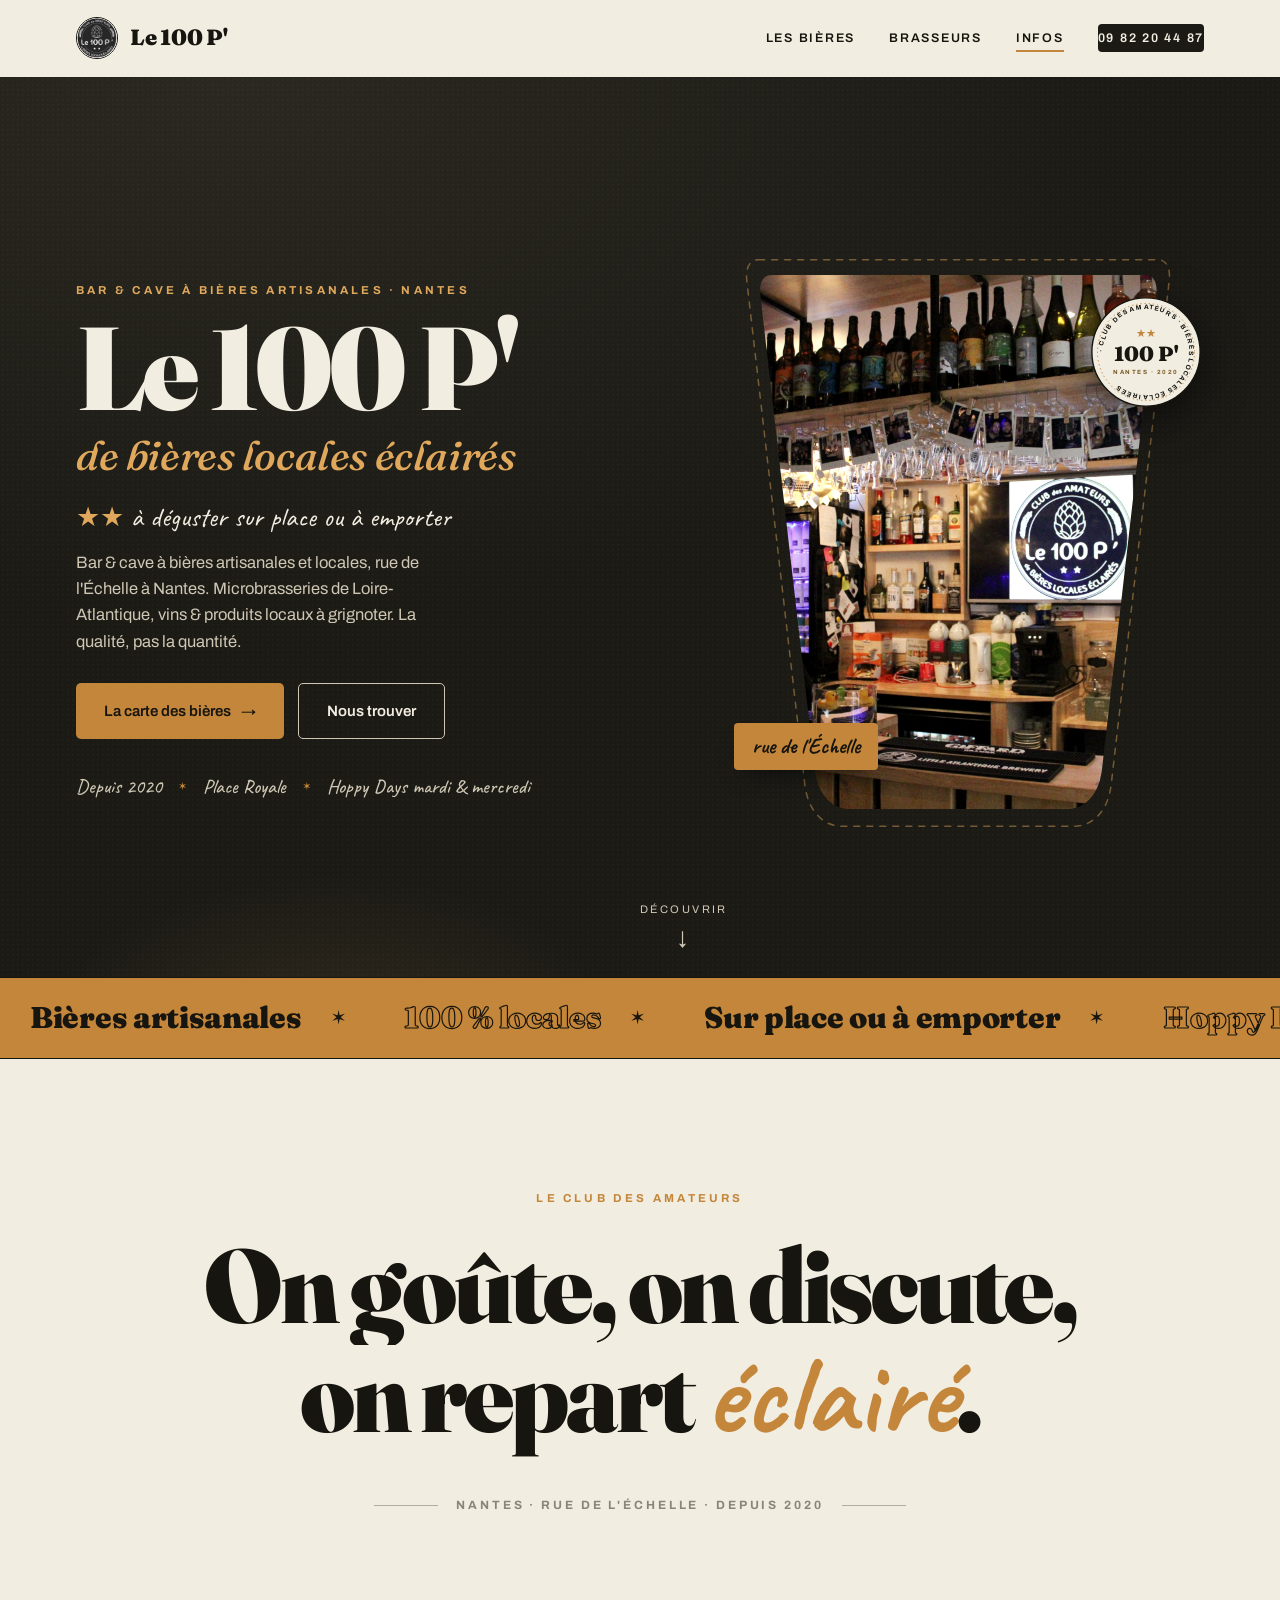
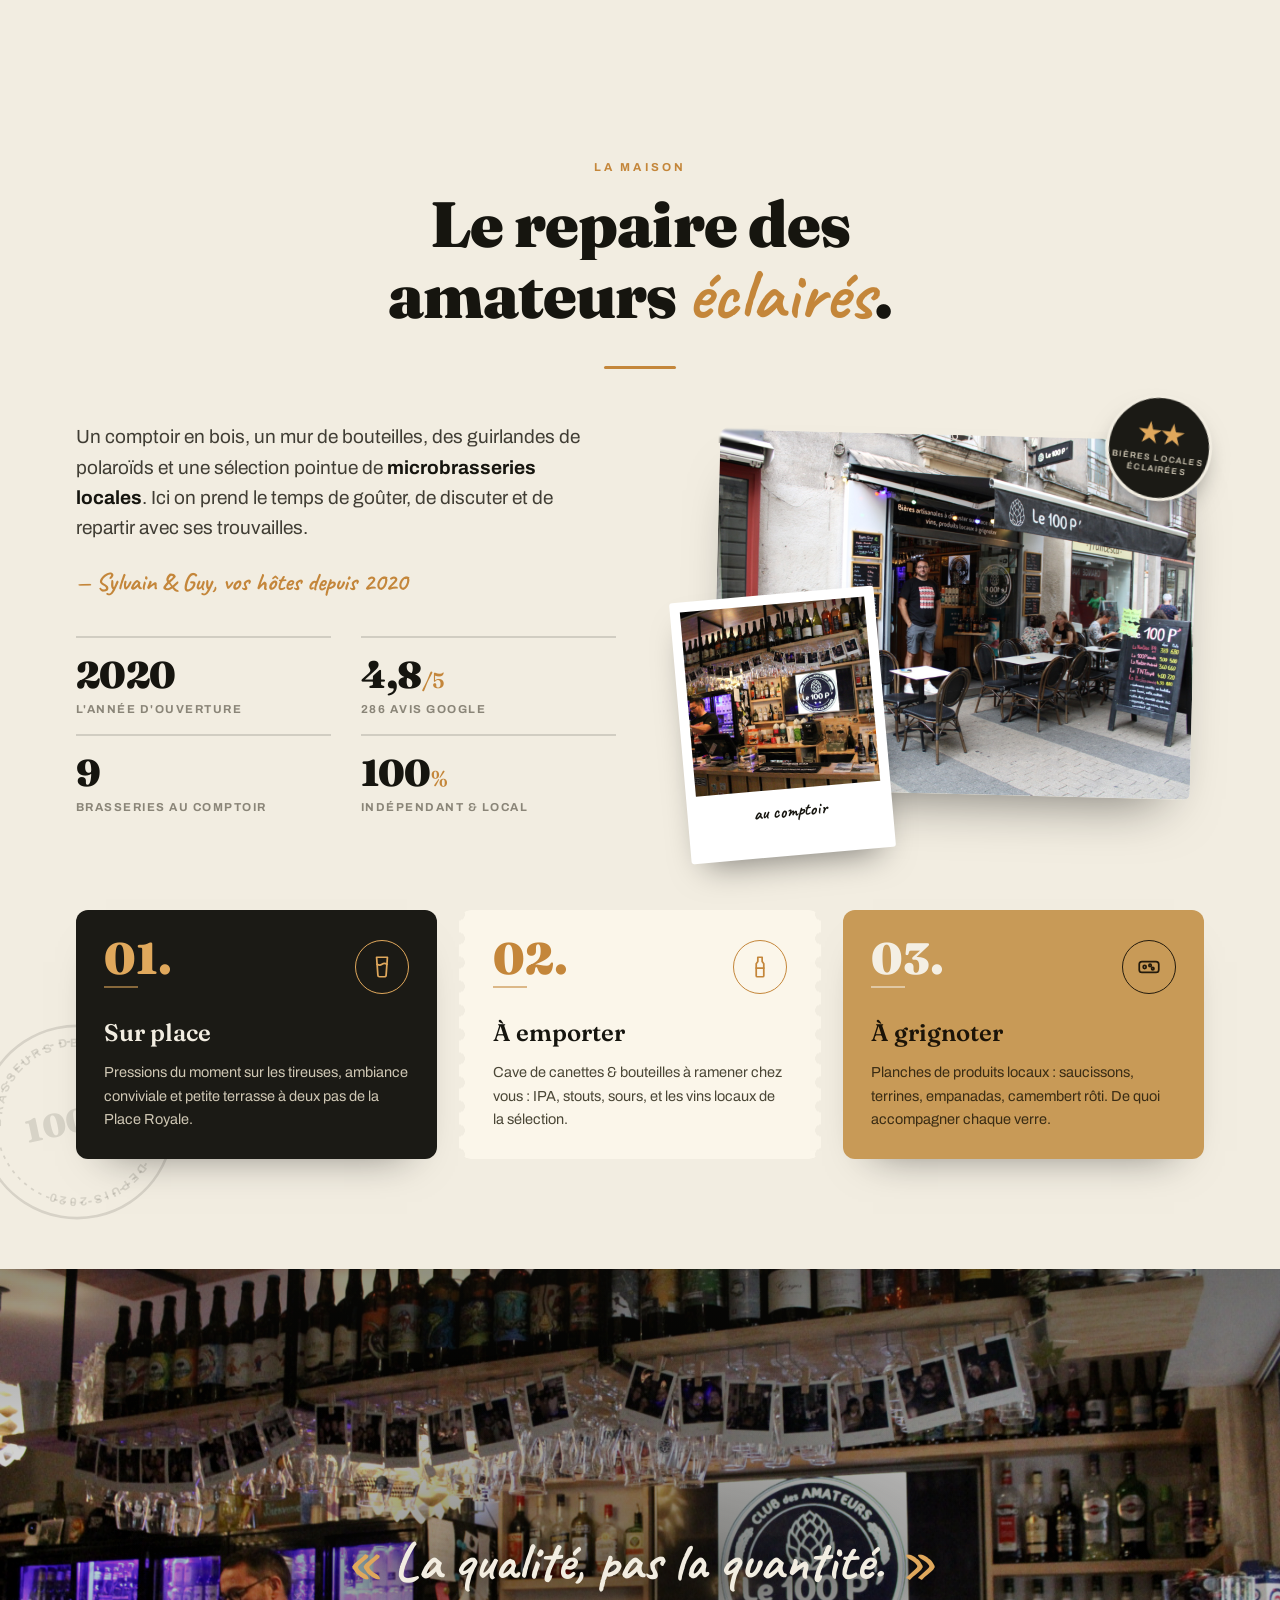
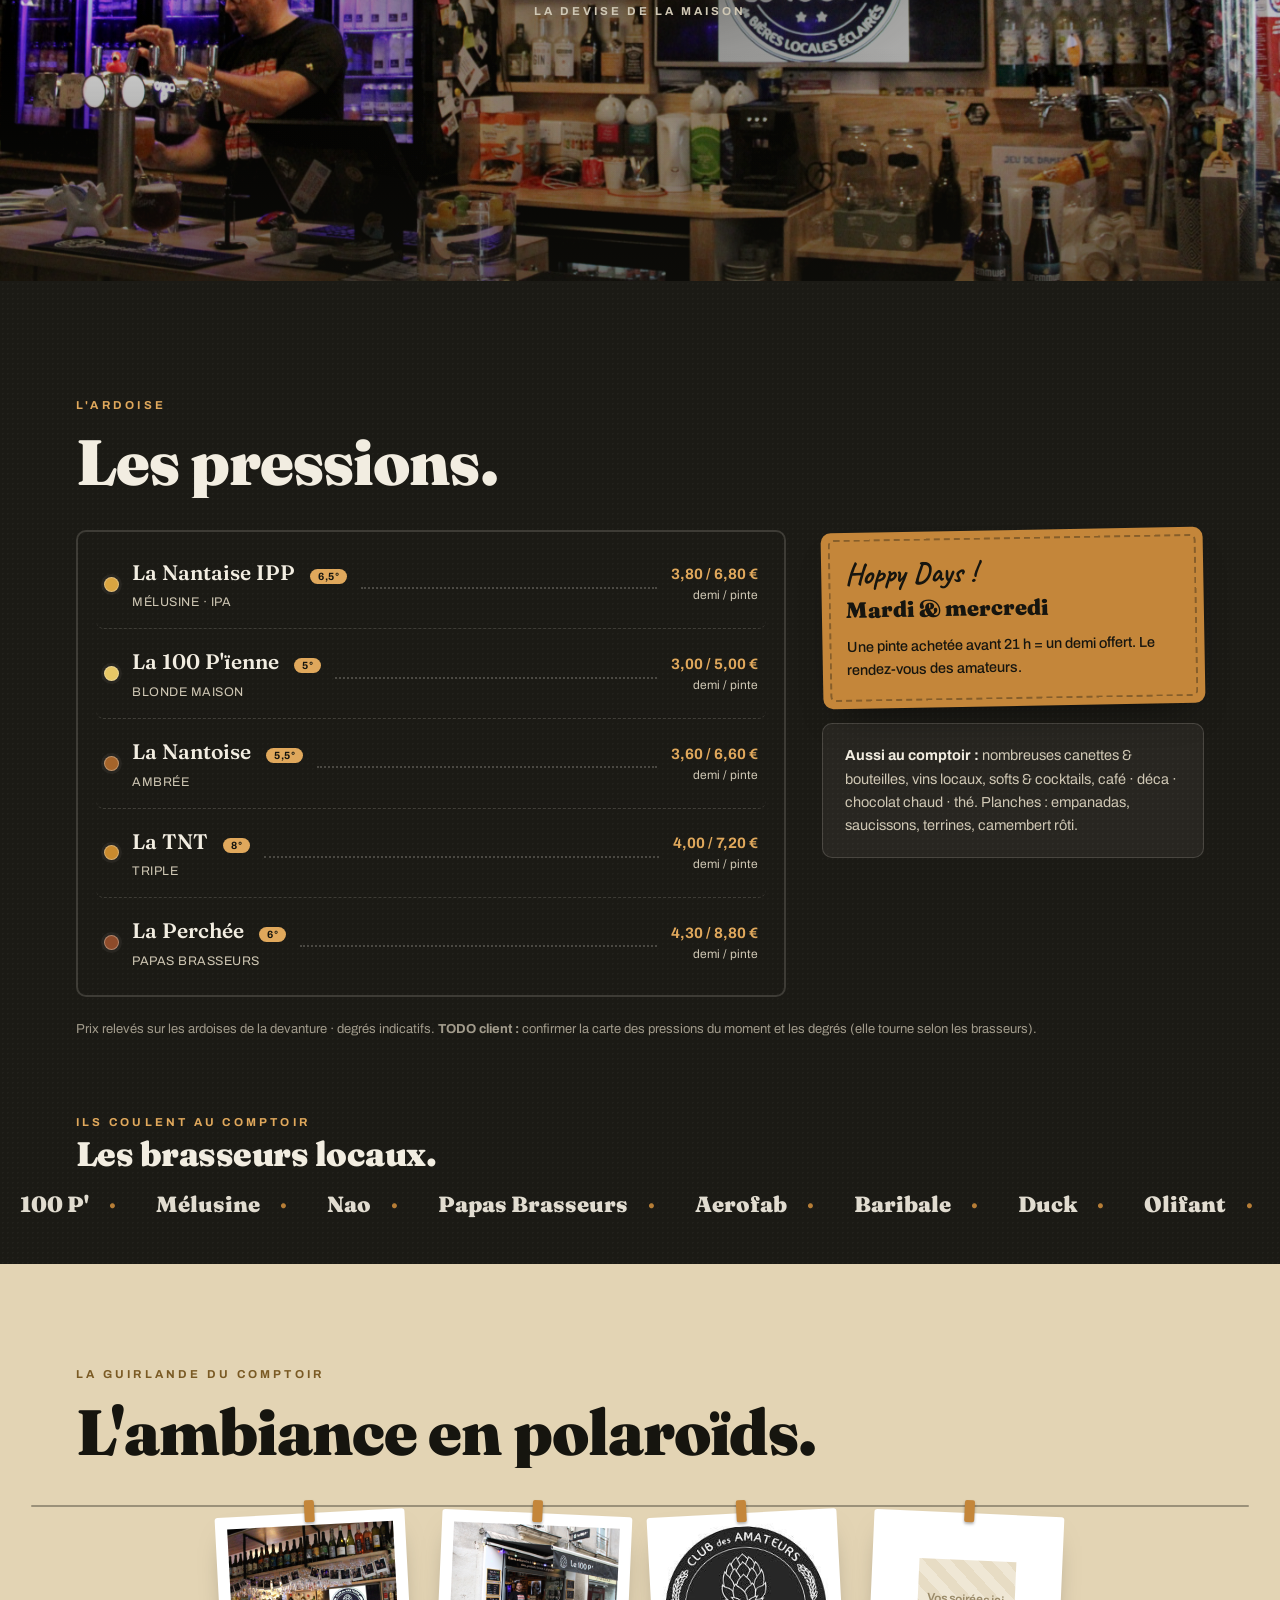
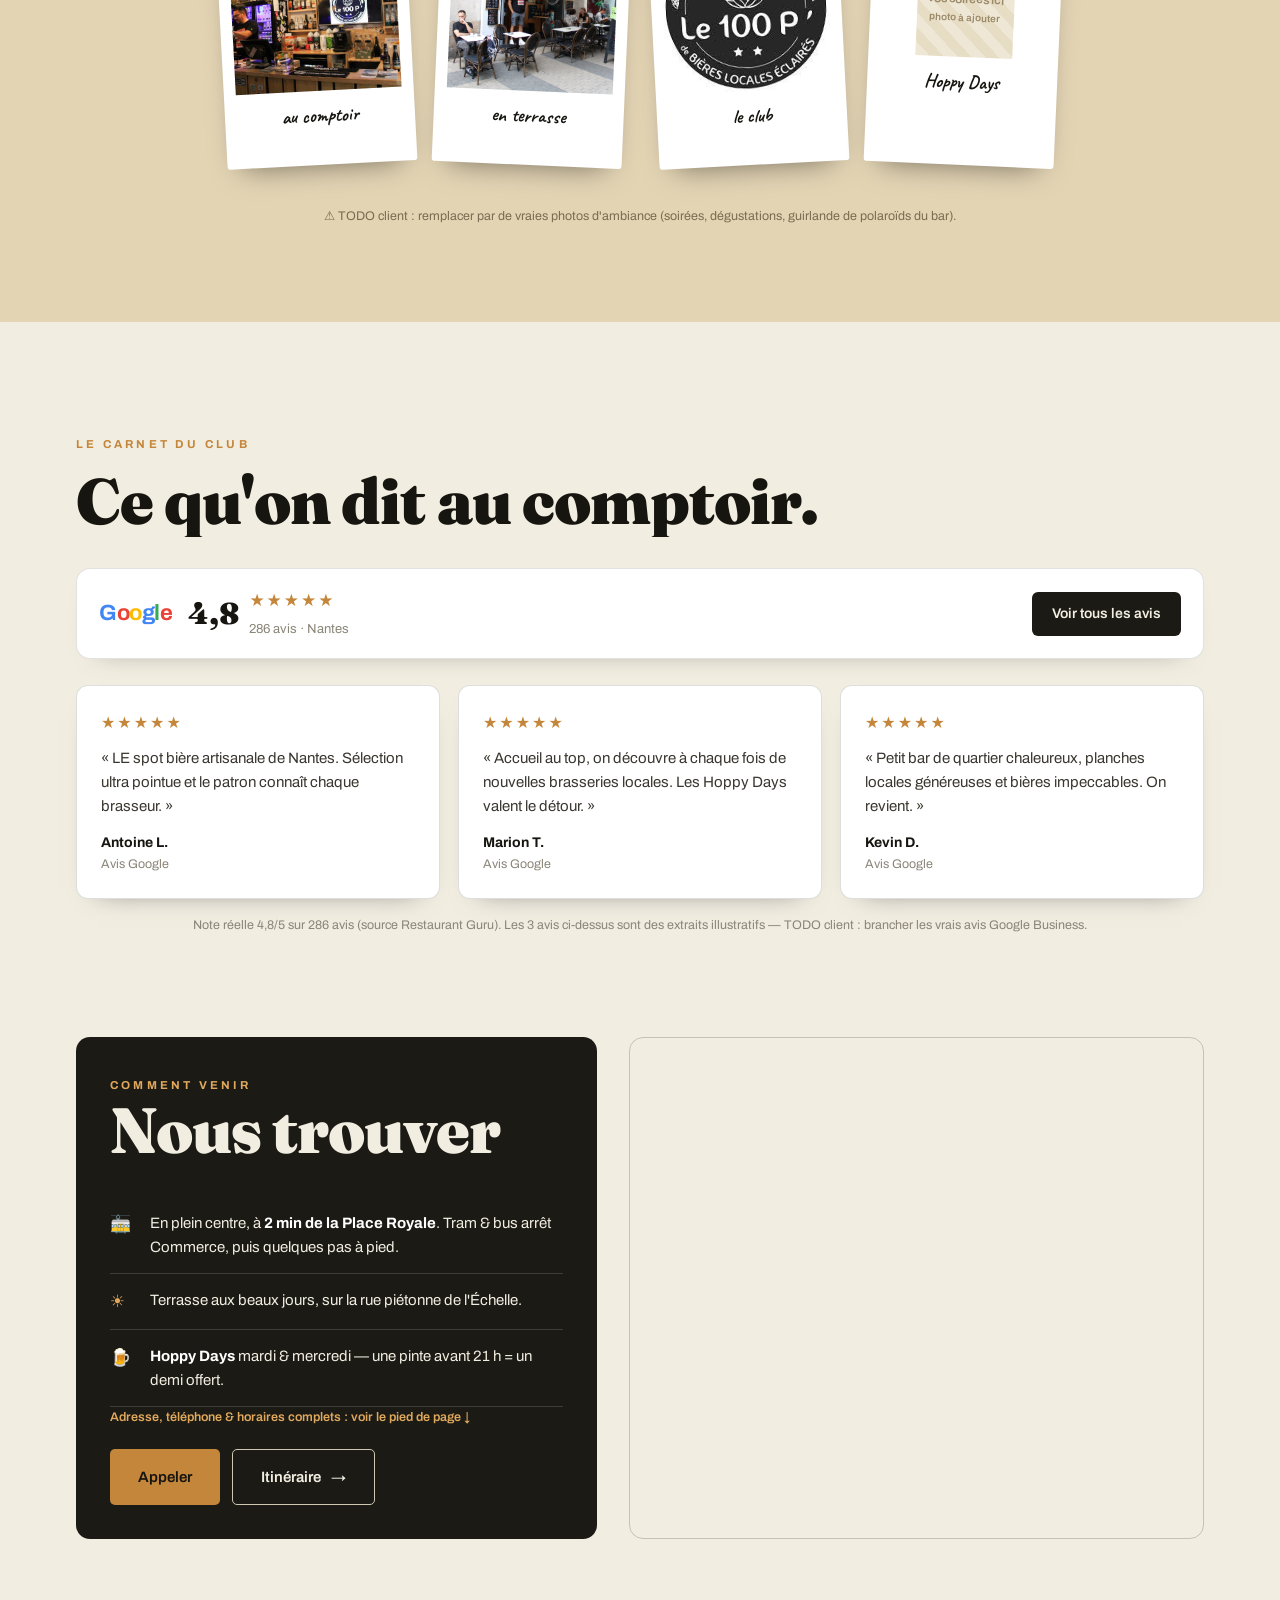
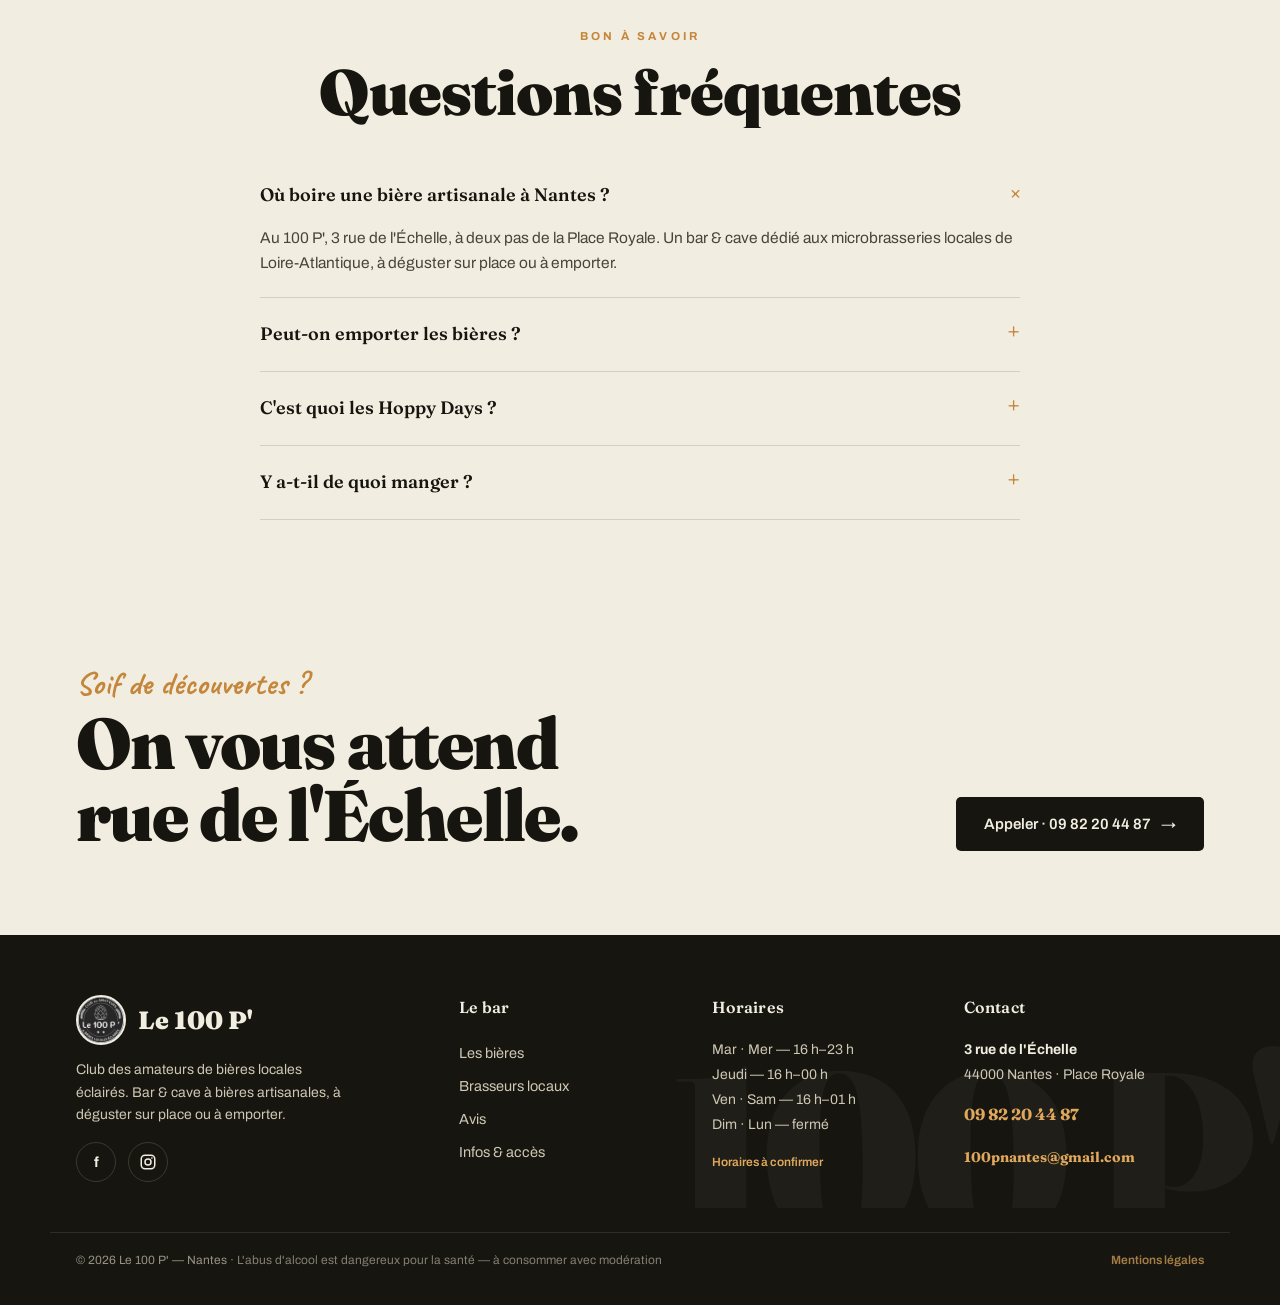
==== index.html @ 3703a3db "Refonte pro inspirée faktory.fr : statement géant, reveals masqués, bande photo parallax, micro-inte" ====
<!DOCTYPE html>
<html lang="fr">
<head>
<meta charset="UTF-8">
<meta name="viewport" content="width=device-width, initial-scale=1">

<!-- ============ SEO / GEO LOCAL ============ -->
<title>Le 100 P' — Bar à bières artisanales à Nantes</title>
<meta name="description" content="Le 100 P', bar & cave à bières artisanales et locales à Nantes, près de la Place Royale. À déguster sur place ou à emporter, vins & produits locaux à grignoter. Hoppy Days mardi & mercredi.">
<link rel="canonical" href="https://le100p-nantes.fr/">
<meta name="theme-color" content="#1C1B17">
<link rel="icon" href="data:image/svg+xml,<svg xmlns='http://www.w3.org/2000/svg' viewBox='0 0 100 100'><rect width='100' height='100' rx='20' fill='%231C1B17'/><path d='M50 20c-9 0-16 7-16 17 0 8 5 12 5 20h22c0-8 5-12 5-20 0-10-7-17-16-17z' fill='none' stroke='%23F3EEE2' stroke-width='4'/><path d='M50 30v34M42 40l8 6 8-6M42 52l8 6 8-6' stroke='%23F3EEE2' stroke-width='3' fill='none'/></svg>">

<!-- Open Graph / Twitter -->
<meta property="og:type" content="restaurant.restaurant">
<meta property="og:title" content="Le 100 P' — Bar à bières artisanales à Nantes">
<meta property="og:description" content="Club des amateurs de bières locales éclairés. Bar & cave à bières artisanales, rue de l'Échelle à Nantes.">
<meta property="og:url" content="https://le100p-nantes.fr/">
<meta property="og:image" content="https://le100p-nantes.fr/assets/images/bar.jpg">
<meta property="og:locale" content="fr_FR">
<meta name="twitter:card" content="summary_large_image">

<!-- JSON-LD — BarOrPub -->
<script type="application/ld+json">
{
  "@context": "https://schema.org",
  "@type": "BarOrPub",
  "name": "Le 100 P'",
  "image": "https://le100p-nantes.fr/assets/images/bar.jpg",
  "@id": "https://le100p-nantes.fr",
  "url": "https://le100p-nantes.fr",
  "telephone": "+33 9 82 20 44 87",
  "priceRange": "€€",
  "servesCuisine": "Bières artisanales, planches, produits locaux",
  "address": {
    "@type": "PostalAddress",
    "streetAddress": "3 rue de l'Échelle",
    "addressLocality": "Nantes",
    "postalCode": "44000",
    "addressCountry": "FR"
  },
  "geo": { "@type": "GeoCoordinates", "latitude": 47.2136, "longitude": -1.5591 },
  "areaServed": "Nantes centre — Place Royale — Graslin",
  "openingHoursSpecification": [
    { "@type": "OpeningHoursSpecification", "dayOfWeek": ["Tuesday","Wednesday"], "opens": "16:00", "closes": "23:00" },
    { "@type": "OpeningHoursSpecification", "dayOfWeek": ["Thursday"], "opens": "16:00", "closes": "00:00" },
    { "@type": "OpeningHoursSpecification", "dayOfWeek": ["Friday","Saturday"], "opens": "16:00", "closes": "01:00" }
  ],
  "email": "100pnantes@gmail.com",
  "aggregateRating": { "@type": "AggregateRating", "ratingValue": "4.8", "reviewCount": "286" },
  "sameAs": [ "https://www.facebook.com/le100P/", "https://www.instagram.com/le100p/" ]
  /* TODO client : confirmer horaires (1 source indiquait une fermeture) + confirmer la note Google (4,8/286 via Restaurant Guru) + lien fiche Google Business dans sameAs. Tél alt mobile : 07 88 34 41 21. */
}
</script>

<link rel="preconnect" href="https://fonts.googleapis.com">
<link rel="preconnect" href="https://fonts.gstatic.com" crossorigin>
<link href="https://fonts.googleapis.com/css2?family=Fraunces:ital,opsz,wght@0,9..144,400;0,9..144,600;0,9..144,900;1,9..144,500&family=Archivo:wght@400;500;600;700&family=Caveat:wght@500;700&display=swap" rel="stylesheet">

<style>
/* ================= DESIGN SYSTEM — Le 100 P' ================= */
:root{
  --noir:#16150F;
  --slate:#1B1A15;      /* ardoise / chalkboard (noir chaud du logo) */
  --slate2:#25231D;
  --craie:#F2EDE1;      /* craie / papier crème */
  --craie-soft:#CFC7B4;
  --kraft:#E3D4B4;      /* bois / kraft de la devanture */
  --kraft-deep:#C9B489;
  --ambre:#C4863A;      /* ambre bière — accent unique */
  --ambre-light:#E0A85C;
  --line:rgba(242,237,225,.16);
  --f-display:'Fraunces', Georgia, serif;
  --f-text:'Archivo', system-ui, sans-serif;
  --f-chalk:'Caveat', cursive;
  --maxw:1180px;
  --ease:cubic-bezier(.77,0,.175,1);      /* quart in-out — reveals masqués */
  --ease-out:cubic-bezier(.16,1,.3,1);    /* expo out — fades & hovers */
}
*{box-sizing:border-box;margin:0;padding:0}
html{scroll-behavior:smooth}
body{font-family:var(--f-text);color:var(--noir);background:var(--craie);line-height:1.6;-webkit-font-smoothing:antialiased;overflow-x:hidden}
a{color:inherit;text-decoration:none}
img{max-width:100%;display:block}
::selection{background:var(--ambre);color:var(--noir)}
:focus-visible{outline:2px solid var(--ambre);outline-offset:3px;border-radius:2px}
.wrap{max-width:var(--maxw);margin:0 auto;padding:0 26px}
.eyebrow{font-weight:700;text-transform:uppercase;letter-spacing:.28em;font-size:11.5px;color:var(--ambre)}
.chalk{font-family:var(--f-chalk);font-weight:700}
h2.title{font-family:var(--f-display);font-weight:900;font-size:clamp(34px,5.4vw,64px);line-height:1.02;letter-spacing:-.015em;margin:.2em 0 .55em}

/* ---------- REVEAL MASQUÉ (lignes de titres) ---------- */
.t-line{display:block;overflow:hidden;padding-bottom:.06em;margin-bottom:-.06em}
.t-line i{display:block;font-style:normal;transform:translateY(112%);transition:transform 1s var(--ease)}
.reveal.in .t-line i,.t-in .t-line i{transform:translateY(0)}
.t-line:nth-child(2) i{transition-delay:.09s}
.t-line:nth-child(3) i{transition-delay:.18s}

/* ---------- NAV ---------- */
header.nav{position:sticky;top:0;z-index:60;background:rgba(242,237,225,.72);backdrop-filter:blur(10px);border-bottom:1px solid transparent;transition:background .3s ease,border-color .3s ease,box-shadow .3s ease}
header.nav.scrolled{background:rgba(242,237,225,.96);border-bottom-color:rgba(22,21,15,.1);box-shadow:0 8px 24px -18px rgba(0,0,0,.5)}
.nav-in{display:flex;align-items:center;justify-content:space-between;height:76px;transition:height .3s ease}
header.nav.scrolled .nav-in{height:62px}
.brand .medal,.nav-in{transition:all .3s ease}
.brand{display:flex;align-items:center;gap:12px}
.brand .medal{width:42px;height:42px;border-radius:50%;background:var(--slate);display:grid;place-items:center;overflow:hidden;border:1.5px solid var(--noir)}
.brand .medal img{width:100%;height:100%;object-fit:cover}
.brand b{font-family:var(--f-display);font-weight:900;font-size:22px;letter-spacing:-.01em}
.nav-links{display:flex;gap:34px;align-items:center}
.nav-links a{font-weight:600;font-size:12.5px;text-transform:uppercase;letter-spacing:.14em;position:relative;padding:4px 0}
.nav-links a::after{content:"";position:absolute;left:0;bottom:0;width:0;height:2px;background:var(--ambre);transition:width .28s ease}
.nav-links a:hover::after,.nav-links a.active::after{width:100%}
.nav-cta{background:var(--slate);color:var(--craie)!important;padding:11px 20px;border-radius:4px;font-weight:600;font-size:14px;transition:.2s}
.nav-cta::after{display:none!important}
.nav-cta:hover{background:var(--ambre)}
.burger{display:none;flex-direction:column;gap:5px;background:none;border:0;cursor:pointer;padding:6px}
.burger span{width:26px;height:2.5px;background:var(--noir);border-radius:3px;transition:.3s}

/* ---------- HERO (l'entrée du bar — arche & ardoise) ---------- */
.hero{
  background:radial-gradient(120% 100% at 18% 0%, #2a2820, var(--slate) 60%);
  color:var(--craie);position:relative;overflow:hidden;
  min-height:100vh;display:flex;align-items:center;
  padding:110px 0 80px;
}
.hero .wrap{width:100%}
.hero::before{content:"";position:absolute;inset:0;opacity:.05;pointer-events:none;
  background-image:radial-gradient(rgba(242,237,225,.6) 1px,transparent 1px);background-size:5px 5px}
.hero::after{content:"";position:absolute;left:26%;bottom:-42%;width:min(90vw,860px);height:560px;transform:translateX(-50%);
  background:radial-gradient(closest-side,rgba(224,168,92,.13),transparent 72%);pointer-events:none}
.hero-grid{display:grid;grid-template-columns:1.08fr .92fr;gap:60px;align-items:center;position:relative;z-index:1}
.hero-eyebrow{margin:0 0 14px;color:var(--ambre-light);opacity:0;animation:fadeUp .7s ease .3s forwards}
.wordmark{font-family:var(--f-display)}
.wordmark .line{overflow:hidden;display:block}
.wordmark .line i{display:block;font-style:normal;font-weight:900;color:var(--craie);
  font-size:clamp(58px,9.2vw,124px);line-height:.94;letter-spacing:-.03em;
  transform:translateY(112%);animation:reveal 1.05s cubic-bezier(.16,1,.3,1) forwards}
.wordmark .l1 i{animation-delay:.45s}
.wordmark .l2 i{animation-delay:.62s;font-style:italic;font-weight:500;color:var(--ambre-light);font-size:clamp(23px,3.2vw,44px);letter-spacing:-.01em;padding-top:12px}
@keyframes reveal{to{transform:translateY(0)}}
.hero-chalk{font-family:var(--f-chalk);font-size:clamp(21px,2.3vw,27px);color:var(--craie);margin:22px 0 10px;opacity:0;animation:fadeUp .8s ease 1.5s forwards}
.hero-chalk .st{color:var(--ambre-light)}
.hero-sub{max-width:44ch;color:var(--craie-soft);font-size:16.5px;opacity:0;animation:fadeUp .8s ease 1.62s forwards}
.hero-cta{display:flex;gap:14px;flex-wrap:wrap;margin-top:28px;opacity:0;animation:fadeUp .8s ease 1.74s forwards}
@keyframes fadeUp{from{opacity:0;transform:translateY(16px)}to{opacity:1;transform:translateY(0)}}
.btn{position:relative;display:inline-flex;align-items:center;gap:10px;padding:15px 28px;border-radius:5px;font-weight:600;font-size:15px;cursor:pointer;border:0;overflow:hidden;transition:color .35s var(--ease-out),border-color .35s var(--ease-out)}
.btn::before{content:"";position:absolute;inset:0;background:var(--noir);transform:translateY(101%);transition:transform .45s var(--ease);z-index:0}
.btn>*{position:relative;z-index:1}
.btn .ar{display:inline-block;transition:transform .35s var(--ease-out);font-weight:400}
.btn:hover .ar{transform:translateX(5px)}
.btn-amber{background:var(--ambre);color:var(--noir)}
.btn-amber:hover{color:var(--craie)}
.btn-amber:hover::before{transform:translateY(0)}
.btn-out{background:transparent;color:var(--craie);border:1.5px solid var(--craie-soft)}
.btn-out::before{background:var(--craie)}
.btn-out:hover{color:var(--noir);border-color:var(--craie)}
.btn-out:hover::before{transform:translateY(0)}
@keyframes sealspin{to{transform:rotate(360deg)}}
.hero-meta{display:flex;align-items:center;gap:16px;flex-wrap:wrap;margin-top:32px;font-family:var(--f-chalk);font-weight:500;font-size:20px;color:var(--craie-soft);opacity:0;animation:fadeUp .8s ease 1.88s forwards}
.hero-meta .sep{color:var(--ambre);font-size:11px;font-family:var(--f-text)}
/* pinte photo */
.hero-pint{position:relative;justify-self:center;width:min(100%,420px)}
.pint-frame{position:relative;clip-path:url(#pintClip);filter:drop-shadow(0 40px 60px rgba(0,0,0,.55));
  opacity:0;transform:translateY(28px);animation:fadeUp 1.1s cubic-bezier(.16,1,.3,1) .55s forwards}
.pint-frame img{width:100%;height:min(64vh,560px);object-fit:cover;filter:saturate(.92) contrast(1.04)}
.pint-echo{position:absolute;inset:-16px -14px -18px;width:calc(100% + 28px);height:calc(100% + 34px);pointer-events:none;
  opacity:0;animation:fadeUp 1s ease .85s forwards}
.pint-echo path{fill:none;stroke:rgba(224,168,92,.45);stroke-width:1.5;stroke-dasharray:6 7;stroke-linecap:round;vector-effect:non-scaling-stroke}
.hero-seal{position:absolute;top:34px;right:-34px;width:112px;height:112px;filter:drop-shadow(0 12px 22px rgba(0,0,0,.55));opacity:0;animation:fadeUp .8s ease 1.1s forwards;z-index:3}
.hero-seal .seal-ring{transform-box:fill-box;transform-origin:center;animation:sealspin 28s linear infinite}
.hero-seal .seal-arc{font-family:var(--f-text);font-size:7px;font-weight:700;letter-spacing:1.4px;fill:#16150F}
.hero-seal .seal-star{font-size:12px;fill:var(--ambre)}
.hero-seal .seal-name{font-family:var(--f-display);font-weight:900;font-size:22px;fill:#16150F}
.hero-seal .seal-sub{font-family:var(--f-text);font-size:6.5px;font-weight:700;letter-spacing:1.6px;fill:#7a5a24}
.hero-pint .tag{position:absolute;left:-14px;bottom:52px;z-index:2;background:var(--ambre);color:var(--noir);font-family:var(--f-chalk);font-weight:700;font-size:22px;padding:6px 18px;border-radius:4px;transform:rotate(-4deg);box-shadow:0 12px 24px -12px rgba(0,0,0,.7);
  opacity:0;animation:fadeUp .8s ease 1.25s forwards}
.scroll-cue{position:absolute;left:50%;bottom:24px;transform:translateX(-50%);display:flex;flex-direction:column;align-items:center;gap:6px;color:var(--craie-soft);font-size:11px;letter-spacing:.22em;text-transform:uppercase;z-index:2;opacity:0;animation:fadeUp .8s ease 1.4s forwards}
.scroll-cue .arr{font-size:18px;animation:bob 1.8s ease-in-out infinite}
@keyframes bob{0%,100%{transform:translateY(0)}50%{transform:translateY(6px)}}

/* ---------- MARQUEE signature ---------- */
.marq{background:var(--ambre);color:var(--noir);overflow:hidden;border-top:1px solid var(--noir);border-bottom:1px solid var(--noir)}
.marq-track{display:flex;white-space:nowrap;animation:slide 30s linear infinite;will-change:transform}
.marq:hover .marq-track,.brass:hover .brass-track{animation-play-state:paused}
.marq-track span{font-family:var(--f-display);font-weight:900;font-size:30px;padding:16px 30px;display:inline-flex;align-items:center;gap:30px;letter-spacing:-.01em}
.marq-track span:nth-child(even){color:transparent;-webkit-text-stroke:1.2px var(--noir)}
.marq-track span::after{content:"✶";font-size:15px;color:var(--noir);-webkit-text-stroke:0}
@keyframes slide{to{transform:translateX(-50%)}}

/* ---------- STATEMENT (baseline géante) ---------- */
.statement{background:var(--craie);padding:130px 0 118px;position:relative;overflow:hidden}
.statement .eyebrow{display:block;text-align:center;margin-bottom:26px}
.st-title{font-family:var(--f-display);font-weight:900;font-size:clamp(40px,8.2vw,118px);line-height:1;letter-spacing:-.03em;text-align:center;color:var(--noir)}
.st-title .tchalk{font-family:var(--f-chalk);font-weight:700;color:var(--ambre);font-size:1.08em;letter-spacing:0}
.st-title em{font-style:italic;font-weight:500}
.st-foot{display:flex;align-items:center;justify-content:center;gap:18px;margin-top:44px;opacity:0;transform:translateY(14px);transition:opacity .8s var(--ease-out) .5s,transform .8s var(--ease-out) .5s}
.reveal.in .st-foot{opacity:1;transform:none}
.st-foot .rule{width:64px;height:1.5px;background:rgba(22,21,15,.3)}
.st-foot span{font-size:12px;font-weight:700;letter-spacing:.24em;text-transform:uppercase;color:#8a8578}

/* ---------- BANDE PHOTO (parallax translation) ---------- */
.band{position:relative;height:clamp(380px,68vh,640px);overflow:hidden;background:var(--slate)}
.band-img{position:absolute;inset:-18% 0;will-change:transform}
.band-img img{width:100%;height:100%;object-fit:cover;filter:saturate(.9) contrast(1.05) brightness(.82)}
.band::after{content:"";position:absolute;inset:0;background:linear-gradient(180deg,rgba(22,21,15,.35),transparent 30%,transparent 62%,rgba(22,21,15,.55));pointer-events:none}
.band-inner{position:absolute;inset:0;display:flex;flex-direction:column;align-items:center;justify-content:center;gap:10px;z-index:1;text-align:center;padding:0 26px;background:radial-gradient(ellipse 58% 52% at center,rgba(22,21,15,.5),transparent 72%)}
.band-inner .chalk{font-size:clamp(30px,4.6vw,54px);color:var(--craie);text-shadow:0 6px 30px rgba(0,0,0,.5);line-height:1.15}
.band-inner .chalk .st{color:var(--ambre-light)}
.band-inner small{font-size:11.5px;font-weight:700;letter-spacing:.26em;text-transform:uppercase;color:var(--craie-soft)}

/* ---------- CONCEPT / PILIERS ---------- */
.concept{padding:120px 0 110px;background:var(--craie);position:relative;overflow:hidden}
.concept .wrap{position:relative;z-index:1}
.concept-stamp{position:absolute;left:-26px;bottom:44px;width:206px;height:206px;color:rgba(22,21,15,.12);transform:rotate(-12deg);pointer-events:none;z-index:0}
.concept-stamp .cstamp-arc{font-family:var(--f-text);font-size:7px;font-weight:700;letter-spacing:1.5px;fill:currentColor}
.concept-stamp .cstamp-mid{font-family:var(--f-display);font-weight:900;font-size:19px;fill:currentColor}
.title-rule{display:block;width:0;height:3px;background:var(--ambre);margin:8px 0 22px;border-radius:2px;transition:width .9s cubic-bezier(.16,1,.3,1) .3s}
.reveal.in .title-rule{width:72px}
.lead{max-width:48ch;font-size:19px;color:#403d34}
.sign{color:var(--ambre);font-size:25px;margin-top:18px}
/* La maison — éditorial */
.maison-head{text-align:center;max-width:840px;margin:0 auto}
.maison-head .title-rule{margin:10px auto 0}
.title .tchalk{font-family:var(--f-chalk);font-weight:700;color:var(--ambre);font-size:1.14em;letter-spacing:0}
.maison-grid{display:grid;grid-template-columns:1.02fr .98fr;gap:70px;align-items:center;margin:52px 0 76px}
.maison-text .lead b{color:var(--noir)}
.stats{display:grid;grid-template-columns:1fr 1fr;gap:0 30px;margin-top:34px}
.stat{padding:18px 0 16px;border-top:2px solid rgba(22,21,15,.15)}
.stat b{display:block;font-family:var(--f-display);font-weight:900;font-size:clamp(30px,2.9vw,42px);line-height:1;color:var(--noir);letter-spacing:-.02em}
.stat b span{color:var(--ambre);font-size:.58em;font-weight:600}
.stat small{display:block;margin-top:7px;font-size:11.5px;font-weight:700;letter-spacing:.13em;text-transform:uppercase;color:#8a8578}
.reveal .stat{opacity:0;transform:translateY(14px)}
.reveal.in .stat{opacity:1;transform:none;transition:opacity .65s cubic-bezier(.16,1,.3,1),transform .65s cubic-bezier(.16,1,.3,1)}
.reveal.in .stat:nth-child(1){transition-delay:.15s}.reveal.in .stat:nth-child(2){transition-delay:.25s}.reveal.in .stat:nth-child(3){transition-delay:.35s}.reveal.in .stat:nth-child(4){transition-delay:.45s}
.maison-photos{position:relative;padding:14px 10px 40px 30px}
.ph-main{position:relative;transform:rotate(1.4deg);transition:transform .45s ease}
.maison-photos:hover .ph-main{transform:rotate(.3deg)}
.ph-main img{width:100%;aspect-ratio:4/3;object-fit:cover;border-radius:6px;box-shadow:0 30px 55px -30px rgba(0,0,0,.55)}
.tape{position:absolute;width:96px;height:26px;background:rgba(214,186,132,.7);box-shadow:0 2px 6px rgba(0,0,0,.18);backdrop-filter:blur(1px)}
.tape.t1{top:-11px;left:-26px;transform:rotate(-37deg)}
.tape.t2{top:-9px;right:-22px;transform:rotate(33deg)}
.ph-pola{position:absolute;left:-6px;bottom:-22px;width:205px;background:#fff;padding:10px 10px 30px;border-radius:3px;box-shadow:0 18px 34px -16px rgba(0,0,0,.5);transform:rotate(-5deg);transition:transform .4s ease}
.ph-pola:hover{transform:rotate(-2deg) translateY(-5px)}
.ph-pola img{width:100%;aspect-ratio:1/1;object-fit:cover}
.ph-pola .cap{font-family:var(--f-chalk);font-weight:700;font-size:18px;text-align:center;margin-top:8px;color:var(--noir)}
.ci-badge{position:absolute;top:-26px;right:-8px;width:106px;height:106px;border-radius:50%;background:var(--slate);color:var(--ambre-light);display:grid;place-content:center;text-align:center;font-family:var(--f-display);font-weight:900;font-size:26px;line-height:1;border:3px solid var(--craie);box-shadow:0 14px 28px -12px rgba(0,0,0,.6);transform:rotate(7deg)}
.ci-badge small{display:block;font-family:var(--f-text);font-weight:600;font-size:8.5px;letter-spacing:.14em;text-transform:uppercase;color:var(--craie-soft);margin-top:6px;line-height:1.35}

/* piliers = cartes différenciées */
.pil-grid{display:grid;grid-template-columns:repeat(3,1fr);gap:22px;align-items:stretch}
.pil{position:relative;border-radius:12px;padding:30px 28px 28px;overflow:hidden;box-shadow:0 22px 42px -30px rgba(0,0,0,.55);transition:transform .35s ease;display:flex;flex-direction:column}
.pil:hover{transform:translateY(-7px)}
.reveal .pil{opacity:0;transform:translateY(22px)}
.reveal.in .pil{opacity:1;transform:none;transition:opacity .7s cubic-bezier(.16,1,.3,1),transform .7s cubic-bezier(.16,1,.3,1)}
.reveal.in .pil:nth-child(1){transition-delay:.1s}.reveal.in .pil:nth-child(2){transition-delay:.22s}.reveal.in .pil:nth-child(3){transition-delay:.34s}
.reveal.in .pil:hover{transform:translateY(-7px);transition:transform .35s ease}
.pil-top{display:flex;align-items:flex-start;justify-content:space-between;margin-bottom:20px}
.pnum{font-family:var(--f-display);font-weight:900;font-size:44px;line-height:.85;color:var(--ambre)}
.pnum::after{content:"";display:block;width:34px;height:2px;background:currentColor;opacity:.55;margin-top:9px}
.picon{width:54px;height:54px;border:1.5px solid var(--ambre);border-radius:50%;display:grid;place-items:center;flex-shrink:0;color:var(--ambre)}
.picon svg{width:26px;height:26px;stroke:currentColor;fill:none}
.pil h3{font-family:var(--f-display);font-weight:600;font-size:24px;margin-bottom:9px}
.pil p{font-size:14.5px;line-height:1.6;color:#4a4636}
/* 01 — dark + épi */
.pil--dark{background:var(--slate);color:var(--craie)}
.pil--dark h3{color:var(--craie)}
.pil--dark p{color:var(--craie-soft)}
.pil--dark .pnum,.pil--dark .picon{color:var(--ambre-light)}
.pil--dark .picon{border-color:var(--ambre-light)}
.pil-leaf{position:absolute;left:-4px;bottom:-8px;width:78px;height:auto;color:rgba(224,168,92,.3);pointer-events:none}
/* 02 — ticket */
.pil--ticket{background:#FBF6EA;color:var(--noir);padding-left:34px;padding-right:34px;box-shadow:0 22px 42px -30px rgba(0,0,0,.4);
  -webkit-mask:
    radial-gradient(circle 6px at left 50%,#0000 95%,#000) left/12px 24px repeat-y,
    radial-gradient(circle 6px at right 50%,#0000 95%,#000) right/12px 24px repeat-y,
    linear-gradient(#000,#000) center/calc(100% - 24px) 100% no-repeat;
  mask:
    radial-gradient(circle 6px at left 50%,#0000 95%,#000) left/12px 24px repeat-y,
    radial-gradient(circle 6px at right 50%,#0000 95%,#000) right/12px 24px repeat-y,
    linear-gradient(#000,#000) center/calc(100% - 24px) 100% no-repeat}
.ticket-foot{display:flex;align-items:center;gap:12px;margin-top:auto;padding-top:22px}
.ticket-foot .tl{flex:1;height:1px;background:repeating-linear-gradient(90deg,rgba(22,21,15,.4) 0 5px,transparent 5px 10px)}
.ticket-foot .tstamp{flex-shrink:0;width:40px;height:40px;border:1.5px solid var(--ambre);color:var(--ambre);border-radius:50%;display:grid;place-items:center;font-family:var(--f-display);font-weight:900;font-size:12px;line-height:1}
/* 03 — kraft + note craie */
.pil--kraft{background:#C89A57;color:#231a0c}
.pil--kraft h3{color:#1c1408}
.pil--kraft p{color:#3a2c14}
.pil--kraft .pnum{color:#F4EFE4}
.pil--kraft .picon{color:#231a0c;border-color:#231a0c}
.pil-note{display:inline-flex;align-items:center;gap:8px;margin-top:auto;padding-top:18px;font-family:var(--f-chalk);font-weight:700;font-size:21px;color:#1c1408}
.pil-note::before{content:"↖";font-family:var(--f-text);font-size:17px;font-weight:700}

/* ---------- CARTE (ardoise) — signature ---------- */
.carte{background:var(--slate);color:var(--craie);padding:110px 0 30px;position:relative}
.carte::before{content:"";position:absolute;inset:0;opacity:.05;background-image:radial-gradient(rgba(242,237,225,.6) 1px,transparent 1px);background-size:5px 5px;pointer-events:none}
.carte .wrap{position:relative}
.carte h2.title{color:var(--craie)}
.carte .eyebrow{color:var(--ambre-light)}
.beer-grid{display:grid;grid-template-columns:1.3fr .7fr;gap:36px;margin-top:8px;align-items:start}
.slate-list{border:2px solid var(--line);border-radius:10px;padding:8px 18px}
.brow{display:flex;align-items:center;justify-content:space-between;gap:0;padding:16px 8px;border-bottom:1px dashed var(--line);border-radius:8px;transition:background .25s ease}
.brow:hover{background:rgba(242,237,225,.05)}
.brow:last-child{border-bottom:0}
.brow .lead-dots{flex:1;min-width:24px;margin:0 14px;border-bottom:2px dotted rgba(242,237,225,.22);transform:translateY(4px)}
.brow:hover .lead-dots{border-bottom-color:rgba(224,168,92,.5)}
/* stagger reveal ardoise */
.reveal .brow{opacity:0;transform:translateY(14px)}
.reveal.in .brow{opacity:1;transform:none;transition:opacity .6s cubic-bezier(.16,1,.3,1),transform .6s cubic-bezier(.16,1,.3,1),background .25s ease}
.reveal.in .brow:nth-child(1){transition-delay:.05s}.reveal.in .brow:nth-child(2){transition-delay:.13s}.reveal.in .brow:nth-child(3){transition-delay:.21s}.reveal.in .brow:nth-child(4){transition-delay:.29s}.reveal.in .brow:nth-child(5){transition-delay:.37s}
.brow .bn{font-family:var(--f-display);font-weight:600;font-size:21px}
.brow .bn small{display:block;font-family:var(--f-text);font-weight:400;font-size:12.5px;letter-spacing:.04em;color:var(--craie-soft);text-transform:uppercase;margin-top:3px}
.brow .bp{white-space:nowrap;font-weight:700;font-size:15px;color:var(--ambre-light);transition:transform .25s ease}
.brow:hover .bp{transform:translateX(-2px)}
.brow .bp span{color:var(--craie-soft);font-weight:400;font-size:12px;display:block;text-align:right}
.hoppy{background:var(--ambre);color:var(--noir);border-radius:10px;padding:26px 24px;position:relative;transform:rotate(-1deg);box-shadow:0 20px 40px -24px rgba(0,0,0,.7);transition:transform .35s ease}
.hoppy:hover{transform:rotate(0)}
.hoppy::before{content:"";position:absolute;inset:7px;border:2px dashed rgba(22,21,15,.35);border-radius:6px;pointer-events:none}
.hoppy .chalk{font-size:30px;display:block;line-height:1}
.hoppy h4{font-family:var(--f-display);font-weight:900;font-size:22px;margin:4px 0 8px}
.hoppy p{font-size:14.5px;font-weight:500}
.also{margin-top:18px;background:rgba(242,237,225,.06);border:1px solid var(--line);border-radius:10px;padding:20px 22px;font-size:14.5px;color:var(--craie-soft)}
.also b{color:var(--craie)}
.carte-note{margin-top:22px;font-size:13px;color:var(--craie-soft);opacity:.75}

/* ---------- BRASSEURS ---------- */
.brass{background:var(--slate);padding:38px 0;overflow:hidden;position:relative}
.brass::before{content:"";position:absolute;inset:0;opacity:.05;background-image:radial-gradient(rgba(242,237,225,.6) 1px,transparent 1px);background-size:5px 5px;pointer-events:none}
.brass .wrap{position:relative}
.brass .eyebrow{color:var(--ambre-light)}
.brass h2.title{color:var(--craie);font-size:clamp(24px,3.2vw,34px);margin:.1em 0 .3em}
.brass-track{display:flex;white-space:nowrap;animation:slide 34s linear infinite;margin-top:12px;will-change:transform;position:relative}
.brass-track span{font-family:var(--f-display);font-weight:900;font-size:22px;color:var(--craie);padding:4px 20px;display:inline-flex;align-items:center;gap:20px;opacity:.92}
.brass-track span::after{content:"•";color:var(--ambre);font-size:14px}

/* ---------- AVIS ---------- */
.avis{padding:108px 0 82px}
.avis-grid{display:grid;grid-template-columns:repeat(3,1fr);gap:18px;margin-top:14px}
.qcard{background:#fff;border:1px solid rgba(22,21,15,.14);border-radius:12px;padding:24px;box-shadow:0 12px 26px -22px rgba(0,0,0,.6);transition:transform .3s ease,box-shadow .3s ease}
.qcard:hover{transform:translateY(-5px);box-shadow:0 20px 34px -20px rgba(0,0,0,.55)}
.reveal .qcard{opacity:0;transform:translateY(18px)}
.reveal.in .qcard{opacity:1;transform:none;transition:opacity .65s cubic-bezier(.16,1,.3,1),transform .65s cubic-bezier(.16,1,.3,1)}
.reveal.in .qcard:nth-child(1){transition-delay:.08s}.reveal.in .qcard:nth-child(2){transition-delay:.18s}.reveal.in .qcard:nth-child(3){transition-delay:.28s}
.reveal.in .qcard:hover{transform:translateY(-5px);transition:transform .3s ease,box-shadow .3s ease}
.qcard .stars{color:var(--ambre);letter-spacing:2px}
.qcard p{font-size:15px;margin:10px 0 14px;color:#3a3730}
.qcard .who{font-weight:700;font-size:14px}
.qcard .who span{display:block;font-weight:400;color:#8a8578;font-size:12.5px}
.todo{text-align:center;font-size:12.5px;color:#8a8578;margin-top:16px}

/* ---------- INFOS ---------- */
.infos{padding:20px 0 88px}
.info-grid{display:grid;grid-template-columns:.95fr 1.05fr;gap:32px;align-items:stretch}
.info-card{background:var(--slate);color:var(--craie);border-radius:14px;padding:34px}
.info-card h2.title{color:var(--craie);margin-top:0}
.info-card .eyebrow{color:var(--ambre-light)}
.iline{display:flex;gap:14px;padding:14px 0;border-bottom:1px solid var(--line);font-size:15px}
.iline:last-of-type{border-bottom:0}
.iline .k{width:26px;font-size:17px;flex-shrink:0;color:var(--ambre-light)}
.iline b{color:#fff}
.hours{width:100%;border-collapse:collapse;font-size:14.5px;margin:4px 0}
.hours td{padding:6px 0;border-bottom:1px solid var(--line)}
.hours td:last-child{text-align:right;color:var(--ambre-light);font-weight:600}
.hours tr:last-child td{border-bottom:0}
.warn{color:var(--ambre-light);font-size:12.5px;font-weight:600}
.info-cta{display:flex;gap:12px;flex-wrap:wrap;margin-top:22px}
.map-wrap{border-radius:14px;overflow:hidden;border:1px solid rgba(22,21,15,.2);min-height:360px}
.map-wrap iframe{width:100%;height:100%;min-height:360px;border:0;display:block}

/* ---------- FAQ (GEO) ---------- */
.faq{padding:0 0 84px}
.faq h2.title{text-align:center}
.faq-list{max-width:760px;margin:10px auto 0}
.faq details{border-bottom:1px solid rgba(22,21,15,.14);padding:6px 0}
.faq summary{cursor:pointer;list-style:none;font-family:var(--f-display);font-weight:600;font-size:18px;padding:16px 0;display:flex;justify-content:space-between;gap:12px;transition:color .2s ease}
.faq summary:hover{color:var(--ambre)}
.faq summary::-webkit-details-marker{display:none}
.faq summary::after{content:"+";color:var(--ambre);font-size:24px;line-height:1;transition:transform .3s ease}
.faq details[open] summary::after{transform:rotate(45deg)}
.faq p{padding:0 0 16px;color:#48453a;font-size:15.5px}

/* ---------- FOOTER ---------- */
footer{background:var(--noir);color:var(--craie-soft)}
.foot-cta{background:var(--craie);color:var(--noir)}
.foot-cta-in{display:flex;align-items:flex-end;justify-content:space-between;gap:28px;padding:64px 26px 84px;flex-wrap:wrap}
.foot-cta .chalk{font-size:clamp(24px,2.6vw,32px);line-height:1;color:var(--ambre)}
.foot-cta h3{font-family:var(--f-display);font-weight:900;font-size:clamp(32px,5.6vw,72px);letter-spacing:-.025em;line-height:1;margin-top:8px;color:var(--noir)}
.foot-cta .btn-amber{background:var(--noir);color:var(--craie)}
.foot-cta .btn-amber::before{background:var(--ambre)}
.foot-cta .btn-amber:hover{color:var(--noir)}
.foot-body{position:relative;overflow:hidden;padding:60px 0 26px}
.foot-ghost{position:absolute;right:-10px;bottom:-42px;font-family:var(--f-display);font-weight:900;font-size:clamp(120px,20vw,240px);line-height:.8;color:var(--craie);opacity:.04;pointer-events:none;letter-spacing:-.03em}
.foot-cols{position:relative;display:grid;grid-template-columns:1.6fr 1fr 1fr 1.1fr;gap:34px}
.foot-body .fm{display:flex;align-items:center;gap:12px}
.foot-body .fm .medal{width:50px;height:50px;border-radius:50%;overflow:hidden;background:var(--craie);border:2px solid var(--craie)}
.foot-body .fm .medal img{width:100%;height:100%;object-fit:cover}
.foot-body .fm b{font-family:var(--f-display);font-weight:900;font-size:25px;color:var(--craie)}
.fcol h4{font-family:var(--f-display);font-weight:600;font-size:16px;color:var(--craie);margin-bottom:16px;letter-spacing:.01em}
.fcol a{display:block;font-size:14.5px;padding:5px 0;transition:color .2s,padding .2s}
.fcol a:hover{color:var(--ambre-light);padding-left:5px}
.fcol-brand p{font-size:14px;margin:14px 0 0;max-width:34ch}
.fcol .fh{font-size:14px;line-height:1.8;margin-bottom:10px}
.fcol .fh b{color:var(--craie)}
.fcol .flink{color:var(--ambre-light);font-weight:700;font-size:16px;font-family:var(--f-display)}
.fcol .warn{display:inline-block;font-size:12px}
.foot-social{margin-top:16px;display:flex;gap:12px}
.foot-social a{display:inline-grid;place-items:center;width:40px;height:40px;border:1px solid var(--line);border-radius:50%;font-weight:700;transition:.2s;color:var(--craie)}
.foot-social a:hover{background:var(--ambre);color:var(--noir);border-color:var(--ambre)}
.foot-legal{display:flex;align-items:center;justify-content:space-between;gap:16px;flex-wrap:wrap;margin-top:24px;padding:18px 26px 34px;border-top:1px solid var(--line);font-size:12px;opacity:.7}
.foot-legal .mod{opacity:.85}
.foot-legal a{color:var(--ambre-light);font-weight:600}
.foot-legal a:hover{text-decoration:underline}

/* ---------- SCROLL REVEAL ---------- */
.reveal{opacity:0;transform:translateY(28px);transition:opacity .75s cubic-bezier(.16,1,.3,1),transform .75s cubic-bezier(.16,1,.3,1)}
.reveal.in{opacity:1;transform:none}
.reveal.d1{transition-delay:.08s}.reveal.d2{transition-delay:.16s}.reveal.d3{transition-delay:.24s}

/* ---------- CARTE : pastilles type + degré ---------- */
.bn{display:flex;align-items:center;gap:13px}
.bdot{width:15px;height:15px;border-radius:50%;flex-shrink:0;border:1px solid rgba(242,237,225,.35);box-shadow:0 0 0 3px rgba(242,237,225,.05)}
.btxt small{display:block;font-family:var(--f-text);font-weight:400;font-size:12.5px;letter-spacing:.04em;color:var(--craie-soft);text-transform:uppercase;margin-top:3px}
.bdeg{font-family:var(--f-text);font-size:10.5px;font-weight:700;letter-spacing:.05em;color:var(--noir);background:var(--ambre-light);padding:2px 8px;border-radius:20px;margin-left:10px;white-space:nowrap}

/* ---------- POLAROIDS ---------- */
.polas{background:var(--kraft);padding:96px 0;overflow:hidden;position:relative}
.polas .eyebrow{color:#7a5a24}
.polas h2.title{color:var(--noir)}
.polas .string{position:relative;margin-top:34px;padding:14px 0}
.polas .string::before{content:"";position:absolute;top:6px;left:-4%;right:-4%;height:2px;background:var(--noir);opacity:.35;border-radius:2px}
.pola-row{display:flex;gap:26px;justify-content:center;flex-wrap:wrap}
.pola{background:#fff;padding:12px 12px 34px;border-radius:3px;box-shadow:0 14px 30px -16px rgba(0,0,0,.55);width:190px;position:relative}
.pola::before{content:"";position:absolute;top:-13px;left:50%;transform:translateX(-50%);width:10px;height:22px;background:var(--ambre);border-radius:2px;box-shadow:0 2px 3px rgba(0,0,0,.3)}
.pola:nth-child(odd){transform:rotate(-3deg)}
.pola:nth-child(even){transform:rotate(2.5deg)}
.pola:hover{transform:rotate(0) translateY(-6px);transition:transform .35s ease;z-index:2}
.pola img{width:100%;aspect-ratio:1/1;object-fit:cover;background:var(--slate)}
.pola .cap{font-family:var(--f-chalk);font-weight:700;font-size:19px;text-align:center;margin-top:10px;color:var(--noir)}
.pola.ph{display:grid;place-content:center;aspect-ratio:auto}
.pola.ph .box{aspect-ratio:1/1;width:100%;display:grid;place-content:center;text-align:center;background:repeating-linear-gradient(45deg,#efe7d5,#efe7d5 10px,#e7dcc4 10px,#e7dcc4 20px);color:#9a8a68;font-size:12px;font-weight:600;padding:10px}
.polas .pola-note{text-align:center;font-size:12.5px;color:#7a6c50;margin-top:26px}

/* ---------- AVIS : bandeau Google ---------- */
.grev{display:flex;align-items:center;gap:16px;flex-wrap:wrap;margin:6px 0 26px;background:#fff;border:1px solid rgba(22,21,15,.12);border-radius:14px;padding:18px 22px;box-shadow:0 12px 28px -24px rgba(0,0,0,.5)}
.glogo{font-family:var(--f-text);font-weight:700;font-size:22px;letter-spacing:-.02em}
.glogo .b{color:#4285F4}.glogo .r{color:#EA4335}.glogo .y{color:#FBBC05}.glogo .g{color:#34A853}
.gnote{display:flex;align-items:center;gap:10px}
.gnote .num{font-family:var(--f-display);font-weight:900;font-size:30px;color:var(--noir)}
.gnote .st{color:var(--ambre);letter-spacing:2px;font-size:17px}
.gnote .cnt{font-size:13px;color:#8a8578}
.grev .gbtn{margin-left:auto;background:var(--slate);color:var(--craie);padding:11px 20px;border-radius:6px;font-weight:600;font-size:14px;transition:.2s}
.grev .gbtn:hover{background:var(--ambre);color:var(--noir)}

/* ================= MOBILE ================= */
@media (max-width:768px){
  .nav-links{position:fixed;inset:70px 0 auto 0;flex-direction:column;gap:0;background:var(--craie);padding:8px 26px 22px;transform:translateY(-140%);transition:transform .35s ease;box-shadow:0 20px 30px -20px rgba(0,0,0,.4);border-bottom:1px solid rgba(22,21,15,.14)}
  .nav-links.open{transform:translateY(0)}
  .nav-links a{padding:14px 0;border-bottom:1px solid rgba(22,21,15,.08);width:100%;font-size:13px}
  .nav-cta{text-align:center;margin-top:10px}
  .burger{display:flex}
  .burger.x span:nth-child(1){transform:translateY(7.5px) rotate(45deg)}
  .burger.x span:nth-child(2){opacity:0}
  .burger.x span:nth-child(3){transform:translateY(-7.5px) rotate(-45deg)}

  .hero{min-height:auto;padding:90px 0 64px}
  .hero-grid{grid-template-columns:1fr;gap:52px;text-align:center}
  .hero-copy{display:flex;flex-direction:column;align-items:center}
  .wordmark .line i{font-size:clamp(50px,15vw,76px)}
  .wordmark .l2 i{font-size:clamp(19px,5.4vw,29px);padding-top:8px}
  .hero-chalk{font-size:20px}
  .hero-sub{font-size:14.5px;max-width:100%;padding:0 4px}
  .hero-cta{justify-content:center;width:100%}
  .hero-meta{font-size:17px;gap:10px;margin-top:26px;justify-content:center}
  .hero-pint{width:min(82%,330px)}
  .pint-frame img{height:min(52vh,420px)}
  .hero-seal{width:86px;height:86px;top:16px;right:-18px}
  .hero-pint .tag{font-size:18px;left:-8px;bottom:40px}
  .btn{padding:13px 18px;font-size:14px;justify-content:center;text-align:center;white-space:nowrap}
  .hero-cta .btn{flex:1 1 100%}

  .marq-track span{font-size:20px;padding:11px 18px;gap:18px}
  .statement{padding:80px 0 70px}
  .st-title{font-size:clamp(34px,10.5vw,54px)}
  .st-foot{margin-top:28px;gap:12px}
  .st-foot .rule{width:34px}
  .st-foot span{font-size:10px;letter-spacing:.18em}
  .band{height:340px}
  .band-inner .chalk{font-size:26px}
  .concept{padding:60px 0}
  .maison-grid{grid-template-columns:1fr;gap:44px;margin:36px 0 52px}
  .maison-photos{padding:10px 6px 34px 6px}
  .ph-pola{width:150px;left:-2px;bottom:-18px}
  .stats{gap:0 18px}
  .ci-badge{width:80px;height:80px;font-size:19px;top:-16px;right:-6px}
  .pil-grid,.beer-grid,.info-grid,.avis-grid{grid-template-columns:1fr}
  .slate-list{padding:4px 12px}
  .brow{padding:14px 4px}
  .brow .bn{gap:10px;font-size:18px}
  .bdeg{font-size:9.5px;padding:2px 6px;margin-left:7px}
  .brow .lead-dots{min-width:12px;margin:0 8px}
  .brow .bp{font-size:13.5px}
  .fcol .fh{font-size:13px}
  .concept{padding:56px 0}
  .concept-stamp{width:130px;height:130px;bottom:auto;top:8px;left:auto;right:-20px}
  .brass-track span{font-size:18px;padding:4px 14px;gap:14px}
  h2.title{font-size:clamp(28px,8vw,38px)}

  .scroll-cue{display:none}
  .grev{flex-direction:column;align-items:flex-start;gap:12px}
  .grev .gbtn{margin-left:0}
  .pola{width:150px}
  .foot-cta-in{flex-direction:column;align-items:flex-start;padding:44px 26px 54px;gap:22px}
  .foot-cols{grid-template-columns:1fr 1fr;gap:28px}
  .fcol-brand{grid-column:1/-1}
  .foot-ghost{font-size:120px;bottom:-24px}
  .foot-legal{flex-direction:column;align-items:flex-start;gap:10px}
}

/* ================= REDUCED MOTION ================= */
@media (prefers-reduced-motion:reduce){
  *,*::before,*::after{animation:none!important;transition:none!important;scroll-behavior:auto!important}
  .hero-eyebrow,.wordmark .line i,.hero-chalk,.hero-sub,.hero-cta,.hero-meta,.pint-frame,.pint-echo,.hero-seal,.hero-pint .tag,.scroll-cue,.t-line i,.st-foot,.band-img{opacity:1!important;transform:none!important}
  .scroll-cue{transform:translateX(-50%)!important}
  .marq-track,.brass-track{animation:none!important}
}
</style>
<noscript><style>.reveal,.reveal .brow,.reveal .pil,.reveal .qcard,.reveal .stat,.st-foot{opacity:1!important;transform:none!important}.t-line i{transform:none!important}.title-rule{width:72px!important}</style></noscript>
</head>
<body id="top">

<!-- ============ NAV ============ -->
<header class="nav">
  <div class="wrap nav-in">
    <a href="#top" class="brand">
      <span class="medal"><img src="assets/images/emblem.jpeg" alt="Emblème Le 100 P'"></span>
      <b>Le 100 P'</b>
    </a>
    <nav class="nav-links" id="navlinks">
      <a href="#carte">Les bières</a>
      <a href="#brasseurs">Brasseurs</a>
      <a href="#infos">Infos</a>
      <a href="tel:+33982204487" class="nav-cta">09 82 20 44 87</a>
    </nav>
    <button class="burger" id="burger" aria-label="Menu"><span></span><span></span><span></span></button>
  </div>
</header>

<main>

<!-- ============ HERO ============ -->
<section class="hero">
  <div class="wrap hero-grid">
    <div class="hero-copy">
      <p class="eyebrow hero-eyebrow">Bar &amp; cave à bières artisanales · Nantes</p>
      <h1 class="wordmark" aria-label="Le 100 P', de bières locales éclairés">
        <span class="line l1"><i>Le 100 P'</i></span>
        <span class="line l2"><i>de bières locales éclairés</i></span>
      </h1>
      <p class="hero-chalk"><span class="st">★★</span> à déguster sur place ou à emporter</p>
      <p class="hero-sub">Bar & cave à bières artisanales et locales, rue de l'Échelle à Nantes. Microbrasseries de Loire-Atlantique, vins & produits locaux à grignoter. La qualité, pas la quantité.</p>
      <div class="hero-cta">
        <a href="#carte" class="btn btn-amber"><span>La carte des bières</span><span class="ar">→</span></a>
        <a href="#infos" class="btn btn-out"><span>Nous trouver</span></a>
      </div>
      <p class="hero-meta"><span>Depuis 2020</span><span class="sep">✶</span><span>Place Royale</span><span class="sep">✶</span><span>Hoppy Days mardi &amp; mercredi</span></p>
    </div>
    <div class="hero-pint">
      <svg width="0" height="0" style="position:absolute" aria-hidden="true">
        <defs>
          <clipPath id="pintClip" clipPathUnits="objectBoundingBox">
            <path d="M0.055,0.023 L0.945,0.023 C0.968,0.023 0.975,0.04 0.971,0.062 L0.842,0.906 C0.835,0.952 0.80,0.977 0.758,0.977 L0.242,0.977 C0.20,0.977 0.165,0.952 0.158,0.906 L0.029,0.062 C0.025,0.04 0.032,0.023 0.055,0.023 Z"/>
          </clipPath>
        </defs>
      </svg>
      <svg class="pint-echo" viewBox="0 0 100 130" preserveAspectRatio="none" aria-hidden="true">
        <path d="M5.5,3 L94.5,3 C96.8,3 97.5,5.2 97.1,8 L84.2,117.8 C83.5,123.8 80,127 75.8,127 L24.2,127 C20,127 16.5,123.8 15.8,117.8 L2.9,8 C2.5,5.2 3.2,3 5.5,3 Z"/>
      </svg>
      <div class="pint-frame"><img src="assets/images/bar.jpg" alt="Le bar du 100 P' à Nantes : tireuses, mur de bières artisanales et guirlande de polaroïds"></div>
      <svg class="hero-seal" viewBox="0 0 120 120" role="img" aria-label="Club des amateurs de bières locales éclairés">
        <defs><path id="sealArc" d="M60,60 m-46,0 a46,46 0 1,1 92,0 a46,46 0 1,1 -92,0"/></defs>
        <circle cx="60" cy="60" r="58" fill="#F2EDE1" stroke="#16150F" stroke-width="1.5"/>
        <circle cx="60" cy="60" r="52" fill="none" stroke="#C4863A" stroke-width="1" stroke-dasharray="1.5 3"/>
        <g class="seal-ring"><text class="seal-arc"><textPath href="#sealArc" startOffset="0">· CLUB DES AMATEURS · BIÈRES LOCALES ÉCLAIRÉES </textPath></text></g>
        <text class="seal-star" x="60" y="44" text-anchor="middle">★★</text>
        <text class="seal-name" x="60" y="70" text-anchor="middle">100 P'</text>
        <text class="seal-sub" x="60" y="84" text-anchor="middle">NANTES · 2020</text>
      </svg>
      <span class="tag">rue de l'Échelle</span>
    </div>
  </div>
  <a href="#carte" class="scroll-cue" aria-label="Défiler vers la carte"><span>Découvrir</span><span class="arr">↓</span></a>
</section>

<!-- ============ MARQUEE ============ -->
<div class="marq" aria-hidden="true">
  <div class="marq-track">
    <span>Bières artisanales</span><span>100 % locales</span><span>Sur place ou à emporter</span><span>Hoppy Days mardi &amp; mercredi</span>
    <span>Bières artisanales</span><span>100 % locales</span><span>Sur place ou à emporter</span><span>Hoppy Days mardi &amp; mercredi</span>
  </div>
</div>

<!-- ============ STATEMENT ============ -->
<section class="statement">
  <div class="wrap reveal">
    <span class="eyebrow">Le club des amateurs</span>
    <h2 class="st-title">
      <span class="t-line"><i>On goûte, on discute,</i></span>
      <span class="t-line"><i>on repart <span class="tchalk">éclairé</span>.</i></span>
    </h2>
    <div class="st-foot"><span class="rule"></span><span>Nantes · rue de l'Échelle · depuis 2020</span><span class="rule"></span></div>
  </div>
</section>

<!-- ============ CONCEPT ============ -->
<section class="concept">
  <svg class="concept-stamp" viewBox="0 0 120 120" aria-hidden="true">
    <defs><path id="cstampArc" d="M60,60 m-44,0 a44,44 0 1,1 88,0 a44,44 0 1,1 -88,0"/></defs>
    <circle cx="60" cy="60" r="56" fill="none" stroke="currentColor" stroke-width="1.5"/>
    <circle cx="60" cy="60" r="47" fill="none" stroke="currentColor" stroke-width="1" stroke-dasharray="2 3"/>
    <text class="cstamp-arc"><textPath href="#cstampArc" startOffset="0">· BRASSEURS DE GOÛT · LE 100 P' · DEPUIS 2020 </textPath></text>
    <text class="cstamp-mid" x="60" y="66" text-anchor="middle">100 P'</text>
  </svg>
  <div class="wrap reveal">
    <div class="maison-head">
      <span class="eyebrow">La maison</span>
      <h2 class="title"><span class="t-line"><i>Le repaire des</i></span><span class="t-line"><i>amateurs <span class="tchalk">éclairés</span>.</i></span></h2>
      <span class="title-rule"></span>
    </div>
    <div class="maison-grid">
      <div class="maison-text">
        <p class="lead">Un comptoir en bois, un mur de bouteilles, des guirlandes de polaroïds et une sélection pointue de <b>microbrasseries locales</b>. Ici on prend le temps de goûter, de discuter et de repartir avec ses trouvailles.</p>
        <p class="chalk sign">— Sylvain &amp; Guy, vos hôtes depuis 2020</p>
        <div class="stats">
          <div class="stat"><b>2020</b><small>l'année d'ouverture</small></div>
          <div class="stat"><b>4,8<span>/5</span></b><small>286 avis Google</small></div>
          <div class="stat"><b>9</b><small>brasseries au comptoir</small></div>
          <div class="stat"><b>100<span>%</span></b><small>indépendant &amp; local</small></div>
        </div>
      </div>
      <div class="maison-photos">
        <div class="ph-main">
          <img src="assets/images/devanture.jpg" loading="lazy" decoding="async" alt="Devanture du 100 P' : terrasse, ardoises et enseigne rue de l'Échelle à Nantes">
          <span class="tape t1" aria-hidden="true"></span>
          <span class="tape t2" aria-hidden="true"></span>
        </div>
        <figure class="ph-pola">
          <img src="assets/images/bar.jpg" loading="lazy" decoding="async" alt="Le comptoir et les tireuses du 100 P'">
          <figcaption class="cap">au comptoir</figcaption>
        </figure>
        <span class="ci-badge">★★<small>bières locales<br>éclairées</small></span>
      </div>
    </div>
    <div class="pil-grid">
      <article class="pil pil--dark">
        <div class="pil-top">
          <span class="pnum">01.</span>
          <span class="picon" aria-hidden="true"><svg viewBox="0 0 24 24" stroke-width="1.6" stroke-linecap="round" stroke-linejoin="round"><path d="M7 3h10l-1.2 16.5a1.5 1.5 0 0 1-1.5 1.5H9.7a1.5 1.5 0 0 1-1.5-1.5L7 3z"/><path d="M7.5 9.5c1.5 1 3 1 4.5 0s3-1 4.5 0"/></svg></span>
        </div>
        <h3>Sur place</h3>
        <p>Pressions du moment sur les tireuses, ambiance conviviale et petite terrasse à deux pas de la Place Royale.</p>
      </article>
      <article class="pil pil--ticket">
        <div class="pil-top">
          <span class="pnum">02.</span>
          <span class="picon" aria-hidden="true"><svg viewBox="0 0 24 24" stroke-width="1.6" stroke-linecap="round" stroke-linejoin="round"><path d="M10 3h4v4l1.5 2v11a1 1 0 0 1-1 1h-5a1 1 0 0 1-1-1V9L10 7V3z"/><path d="M8.5 13h7"/></svg></span>
        </div>
        <h3>À emporter</h3>
        <p>Cave de canettes &amp; bouteilles à ramener chez vous : IPA, stouts, sours, et les vins locaux de la sélection.</p>
      </article>
      <article class="pil pil--kraft">
        <div class="pil-top">
          <span class="pnum">03.</span>
          <span class="picon" aria-hidden="true"><svg viewBox="0 0 24 24" stroke-width="1.6" stroke-linecap="round" stroke-linejoin="round"><rect x="3" y="7" width="18" height="10" rx="2.5"/><circle cx="8" cy="12" r="1.4"/><circle cx="13" cy="10.5" r="1.1"/><circle cx="15.5" cy="13.5" r="1.1"/></svg></span>
        </div>
        <h3>À grignoter</h3>
        <p>Planches de produits locaux : saucissons, terrines, empanadas, camembert rôti. De quoi accompagner chaque verre.</p>
      </article>
    </div>
  </div>
</section>

<!-- ============ BANDE PHOTO ============ -->
<section class="band" aria-label="L'ambiance au comptoir">
  <div class="band-img"><img src="assets/images/bar.jpg" loading="lazy" decoding="async" alt=""></div>
  <div class="band-inner">
    <p class="chalk"><span class="st">«</span> La qualité, pas la quantité. <span class="st">»</span></p>
    <small>La devise de la maison</small>
  </div>
</section>

<!-- ============ CARTE — ardoise ============ -->
<section class="carte" id="carte">
  <div class="wrap reveal">
    <span class="eyebrow">L'ardoise</span>
    <h2 class="title"><span class="t-line"><i>Les pressions.</i></span></h2>
    <div class="beer-grid">
      <div class="slate-list">
        <div class="brow"><div class="bn"><span class="bdot" style="background:#D9A441"></span><span class="btxt">La Nantaise IPP <span class="bdeg">6,5°</span><small>Mélusine · IPA</small></span></div><span class="lead-dots" aria-hidden="true"></span><div class="bp">3,80 / 6,80 €<span>demi / pinte</span></div></div>
        <div class="brow"><div class="bn"><span class="bdot" style="background:#E7C766"></span><span class="btxt">La 100 P'ïenne <span class="bdeg">5°</span><small>Blonde maison</small></span></div><span class="lead-dots" aria-hidden="true"></span><div class="bp">3,00 / 5,00 €<span>demi / pinte</span></div></div>
        <div class="brow"><div class="bn"><span class="bdot" style="background:#A5642A"></span><span class="btxt">La Nantoise <span class="bdeg">5,5°</span><small>Ambrée</small></span></div><span class="lead-dots" aria-hidden="true"></span><div class="bp">3,60 / 6,60 €<span>demi / pinte</span></div></div>
        <div class="brow"><div class="bn"><span class="bdot" style="background:#C98A2E"></span><span class="btxt">La TNT <span class="bdeg">8°</span><small>Triple</small></span></div><span class="lead-dots" aria-hidden="true"></span><div class="bp">4,00 / 7,20 €<span>demi / pinte</span></div></div>
        <div class="brow"><div class="bn"><span class="bdot" style="background:#8E4B2A"></span><span class="btxt">La Perchée <span class="bdeg">6°</span><small>Papas Brasseurs</small></span></div><span class="lead-dots" aria-hidden="true"></span><div class="bp">4,30 / 8,80 €<span>demi / pinte</span></div></div>
      </div>
      <div>
        <div class="hoppy">
          <span class="chalk">Hoppy Days !</span>
          <h4>Mardi & mercredi</h4>
          <p>Une pinte achetée avant 21 h = un demi offert. Le rendez-vous des amateurs.</p>
        </div>
        <div class="also">
          <b>Aussi au comptoir :</b> nombreuses canettes & bouteilles, vins locaux, softs & cocktails, café · déca · chocolat chaud · thé. Planches : empanadas, saucissons, terrines, camembert rôti.
        </div>
      </div>
    </div>
    <p class="carte-note">Prix relevés sur les ardoises de la devanture · degrés indicatifs. <b>TODO client :</b> confirmer la carte des pressions du moment et les degrés (elle tourne selon les brasseurs).</p>
  </div>
</section>

<!-- ============ BRASSEURS ============ -->
<section class="brass" id="brasseurs">
  <div class="wrap reveal">
    <span class="eyebrow">Ils coulent au comptoir</span>
    <h2 class="title"><span class="t-line"><i>Les brasseurs locaux.</i></span></h2>
  </div>
  <div class="brass-track" aria-hidden="true">
    <span>100 P'</span><span>Mélusine</span><span>Nao</span><span>Papas Brasseurs</span><span>Aerofab</span><span>Baribale</span><span>Duck</span><span>Olifant</span><span>Nautile</span>
    <span>100 P'</span><span>Mélusine</span><span>Nao</span><span>Papas Brasseurs</span><span>Aerofab</span><span>Baribale</span><span>Duck</span><span>Olifant</span><span>Nautile</span>
  </div>
</section>

<!-- ============ POLAROIDS ============ -->
<section class="polas">
  <div class="wrap reveal">
    <span class="eyebrow">La guirlande du comptoir</span>
    <h2 class="title"><span class="t-line"><i>L'ambiance en polaroïds.</i></span></h2>
    <div class="string">
      <div class="pola-row">
        <figure class="pola"><img src="assets/images/bar.jpg" loading="lazy" decoding="async" alt="Le comptoir et les tireuses du 100 P'"><figcaption class="cap">au comptoir</figcaption></figure>
        <figure class="pola"><img src="assets/images/devanture.jpg" loading="lazy" decoding="async" alt="La terrasse du 100 P' rue de l'Échelle"><figcaption class="cap">en terrasse</figcaption></figure>
        <figure class="pola"><img src="assets/images/emblem.jpeg" loading="lazy" decoding="async" alt="Emblème Le 100 P'"><figcaption class="cap">le club</figcaption></figure>
        <figure class="pola ph"><div class="box">Vos soirées ici<br><small>photo à ajouter</small></div><figcaption class="cap">Hoppy Days</figcaption></figure>
      </div>
    </div>
    <p class="pola-note">⚠︎ TODO client : remplacer par de vraies photos d'ambiance (soirées, dégustations, guirlande de polaroïds du bar).</p>
  </div>
</section>

<!-- ============ AVIS ============ -->
<section class="avis" id="avis">
  <div class="wrap reveal">
    <span class="eyebrow">Le carnet du club</span>
    <h2 class="title"><span class="t-line"><i>Ce qu'on dit au comptoir.</i></span></h2>
    <div class="grev">
      <span class="glogo"><span class="b">G</span><span class="r">o</span><span class="y">o</span><span class="b">g</span><span class="g">l</span><span class="r">e</span></span>
      <div class="gnote"><span class="num">4,8</span><span><span class="st">★★★★★</span><br><span class="cnt">286 avis · Nantes</span></span></div>
      <a href="https://www.google.com/maps/search/Le+100+P+Nantes" target="_blank" rel="noopener" class="gbtn">Voir tous les avis</a>
    </div>
    <div class="avis-grid">
      <div class="qcard"><div class="stars">★★★★★</div><p>« LE spot bière artisanale de Nantes. Sélection ultra pointue et le patron connaît chaque brasseur. »</p><div class="who">Antoine L.<span>Avis Google</span></div></div>
      <div class="qcard"><div class="stars">★★★★★</div><p>« Accueil au top, on découvre à chaque fois de nouvelles brasseries locales. Les Hoppy Days valent le détour. »</p><div class="who">Marion T.<span>Avis Google</span></div></div>
      <div class="qcard"><div class="stars">★★★★★</div><p>« Petit bar de quartier chaleureux, planches locales généreuses et bières impeccables. On revient. »</p><div class="who">Kevin D.<span>Avis Google</span></div></div>
    </div>
    <p class="todo">Note réelle 4,8/5 sur 286 avis (source Restaurant Guru). Les 3 avis ci-dessus sont des extraits illustratifs — TODO client : brancher les vrais avis Google Business.</p>
  </div>
</section>

<!-- ============ INFOS ============ -->
<section class="infos" id="infos">
  <div class="wrap info-grid reveal">
    <div class="info-card">
      <span class="eyebrow">Comment venir</span>
      <h2 class="title"><span class="t-line"><i>Nous trouver</i></span></h2>
      <div class="iline"><span class="k">🚋</span><span>En plein centre, à <b>2 min de la Place Royale</b>. Tram & bus arrêt Commerce, puis quelques pas à pied.</span></div>
      <div class="iline"><span class="k">☀️</span><span>Terrasse aux beaux jours, sur la rue piétonne de l'Échelle.</span></div>
      <div class="iline"><span class="k">🍺</span><span><b>Hoppy Days</b> mardi & mercredi — une pinte avant 21 h = un demi offert.</span></div>
      <p class="warn">Adresse, téléphone & horaires complets : voir le pied de page ↓</p>
      <div class="info-cta">
        <a href="tel:+33982204487" class="btn btn-amber"><span>Appeler</span></a>
        <a href="https://www.google.com/maps/dir/?api=1&destination=3+rue+de+l'Echelle+44000+Nantes" target="_blank" rel="noopener" class="btn btn-out"><span>Itinéraire</span><span class="ar">→</span></a>
      </div>
    </div>
    <div class="map-wrap">
      <iframe title="Carte — Le 100 P', 3 rue de l'Échelle Nantes" loading="lazy" referrerpolicy="no-referrer-when-downgrade"
        src="https://www.google.com/maps?q=3+rue+de+l'Echelle+44000+Nantes&output=embed"></iframe>
    </div>
  </div>
</section>

<!-- ============ FAQ (GEO IA) ============ -->
<section class="faq">
  <div class="wrap reveal">
    <span class="eyebrow" style="display:block;text-align:center">Bon à savoir</span>
    <h2 class="title"><span class="t-line"><i>Questions fréquentes</i></span></h2>
    <div class="faq-list">
      <details open><summary>Où boire une bière artisanale à Nantes ?</summary><p>Au 100 P', 3 rue de l'Échelle, à deux pas de la Place Royale. Un bar & cave dédié aux microbrasseries locales de Loire-Atlantique, à déguster sur place ou à emporter.</p></details>
      <details><summary>Peut-on emporter les bières ?</summary><p>Oui. Le 100 P' est aussi une cave : canettes, bouteilles et vins locaux à emporter, en plus des pressions servies au comptoir.</p></details>
      <details><summary>C'est quoi les Hoppy Days ?</summary><p>Tous les mardis et mercredis : une pinte achetée avant 21 h vous offre un demi. Le rendez-vous hebdo des amateurs éclairés.</p></details>
      <details><summary>Y a-t-il de quoi manger ?</summary><p>Des planches de produits locaux à grignoter : saucissons, terrines, empanadas, camembert rôti — pour accompagner vos dégustations.</p></details>
    </div>
  </div>
</section>

</main>

<!-- ============ FOOTER ============ -->
<footer>
  <div class="foot-cta">
    <div class="wrap foot-cta-in reveal">
      <div>
        <p class="chalk">Soif de découvertes ?</p>
        <h3><span class="t-line"><i>On vous attend</i></span><span class="t-line"><i>rue de l'Échelle.</i></span></h3>
      </div>
      <a href="tel:+33982204487" class="btn btn-amber"><span>Appeler · 09 82 20 44 87</span><span class="ar">→</span></a>
    </div>
  </div>

  <div class="foot-body">
    <span class="foot-ghost" aria-hidden="true">100 P'</span>
    <div class="wrap foot-cols">
      <div class="fcol fcol-brand">
        <div class="fm"><span class="medal"><img src="assets/images/emblem.jpeg" alt="Emblème Le 100 P'"></span><b>Le 100 P'</b></div>
        <p>Club des amateurs de bières locales éclairés. Bar & cave à bières artisanales, à déguster sur place ou à emporter.</p>
        <div class="foot-social">
          <a href="https://www.facebook.com/le100P/" target="_blank" rel="noopener" aria-label="Facebook">f</a>
          <a href="https://www.instagram.com/le100p/" target="_blank" rel="noopener" aria-label="Instagram"><svg viewBox="0 0 24 24" width="18" height="18" fill="none" stroke="currentColor" stroke-width="2"><rect x="3" y="3" width="18" height="18" rx="5"/><circle cx="12" cy="12" r="4"/><circle cx="17.2" cy="6.8" r="1.1" fill="currentColor" stroke="none"/></svg></a>
        </div>
      </div>
      <div class="fcol">
        <h4>Le bar</h4>
        <a href="#carte">Les bières</a>
        <a href="#brasseurs">Brasseurs locaux</a>
        <a href="#avis">Avis</a>
        <a href="#infos">Infos & accès</a>
      </div>
      <div class="fcol">
        <h4>Horaires</h4>
        <p class="fh">Mar · Mer — 16 h–23 h<br>Jeudi — 16 h–00 h<br>Ven · Sam — 16 h–01 h<br>Dim · Lun — fermé</p>
        <span class="warn">Horaires à confirmer</span>
      </div>
      <div class="fcol">
        <h4>Contact</h4>
        <p class="fh"><b>3 rue de l'Échelle</b><br>44000 Nantes · Place Royale</p>
        <a href="tel:+33982204487" class="flink">09 82 20 44 87</a>
        <a href="mailto:100pnantes@gmail.com" class="flink" style="font-size:14px;display:block;margin-top:8px">100pnantes@gmail.com</a>
      </div>
    </div>
  </div>

  <div class="wrap foot-legal">
    <span>© <span id="yr"></span> Le 100 P' — Nantes · <span class="mod">L'abus d'alcool est dangereux pour la santé — à consommer avec modération</span></span>
    <a href="mentions-legales.html">Mentions légales</a>
  </div>
</footer>

<script>
if('scrollRestoration' in history){history.scrollRestoration='manual';}
var burger=document.getElementById('burger'),links=document.getElementById('navlinks');
burger.addEventListener('click',function(){burger.classList.toggle('x');links.classList.toggle('open');});
links.addEventListener('click',function(e){if(e.target.tagName==='A'){burger.classList.remove('x');links.classList.remove('open');}});
document.getElementById('yr').textContent=new Date().getFullYear();

/* nav : état solide + rétréci au scroll */
var nav=document.querySelector('header.nav');
function onScroll(){nav.classList.toggle('scrolled',window.scrollY>24);}
onScroll();window.addEventListener('scroll',onScroll,{passive:true});

/* scrollspy : lien nav actif */
var spyLinks=document.querySelectorAll('.nav-links a[href^="#"]');
var spyMap={};
spyLinks.forEach(function(a){var id=a.getAttribute('href').slice(1);var s=document.getElementById(id);if(s){spyMap[id]=a;}});
if('IntersectionObserver' in window){
  var spy=new IntersectionObserver(function(entries){
    entries.forEach(function(e){
      if(e.isIntersecting){
        spyLinks.forEach(function(a){a.classList.remove('active');});
        var a=spyMap[e.target.id];if(a){a.classList.add('active');}
      }
    });
  },{rootMargin:'-35% 0px -55% 0px'});
  Object.keys(spyMap).forEach(function(id){spy.observe(document.getElementById(id));});
}

/* scroll-reveal (respecte prefers-reduced-motion) */
var reduce=window.matchMedia('(prefers-reduced-motion: reduce)').matches;
var revs=document.querySelectorAll('.reveal');
if(reduce||!('IntersectionObserver' in window)){
  revs.forEach(function(el){el.classList.add('in');});
}else{
  var io=new IntersectionObserver(function(entries){
    entries.forEach(function(e){if(e.isIntersecting){e.target.classList.add('in');io.unobserve(e.target);}});
  },{threshold:.12,rootMargin:'0px 0px -8% 0px'});
  revs.forEach(function(el){io.observe(el);});
}

/* parallax bande photo — translation seule, jamais de zoom */
var bandImg=document.querySelector('.band-img');
if(bandImg && !reduce){
  var bandSec=bandImg.parentElement,parTick=false;
  function bandPar(){
    parTick=false;
    var r=bandSec.getBoundingClientRect();
    if(r.bottom<0||r.top>window.innerHeight)return;
    var p=(r.top+r.height/2-window.innerHeight/2)/(window.innerHeight/2+r.height/2);
    bandImg.style.transform='translate3d(0,'+(p*-9).toFixed(2)+'%,0)';
  }
  window.addEventListener('scroll',function(){if(!parTick){parTick=true;requestAnimationFrame(bandPar);}},{passive:true});
  bandPar();
}
</script>
</body>
</html>
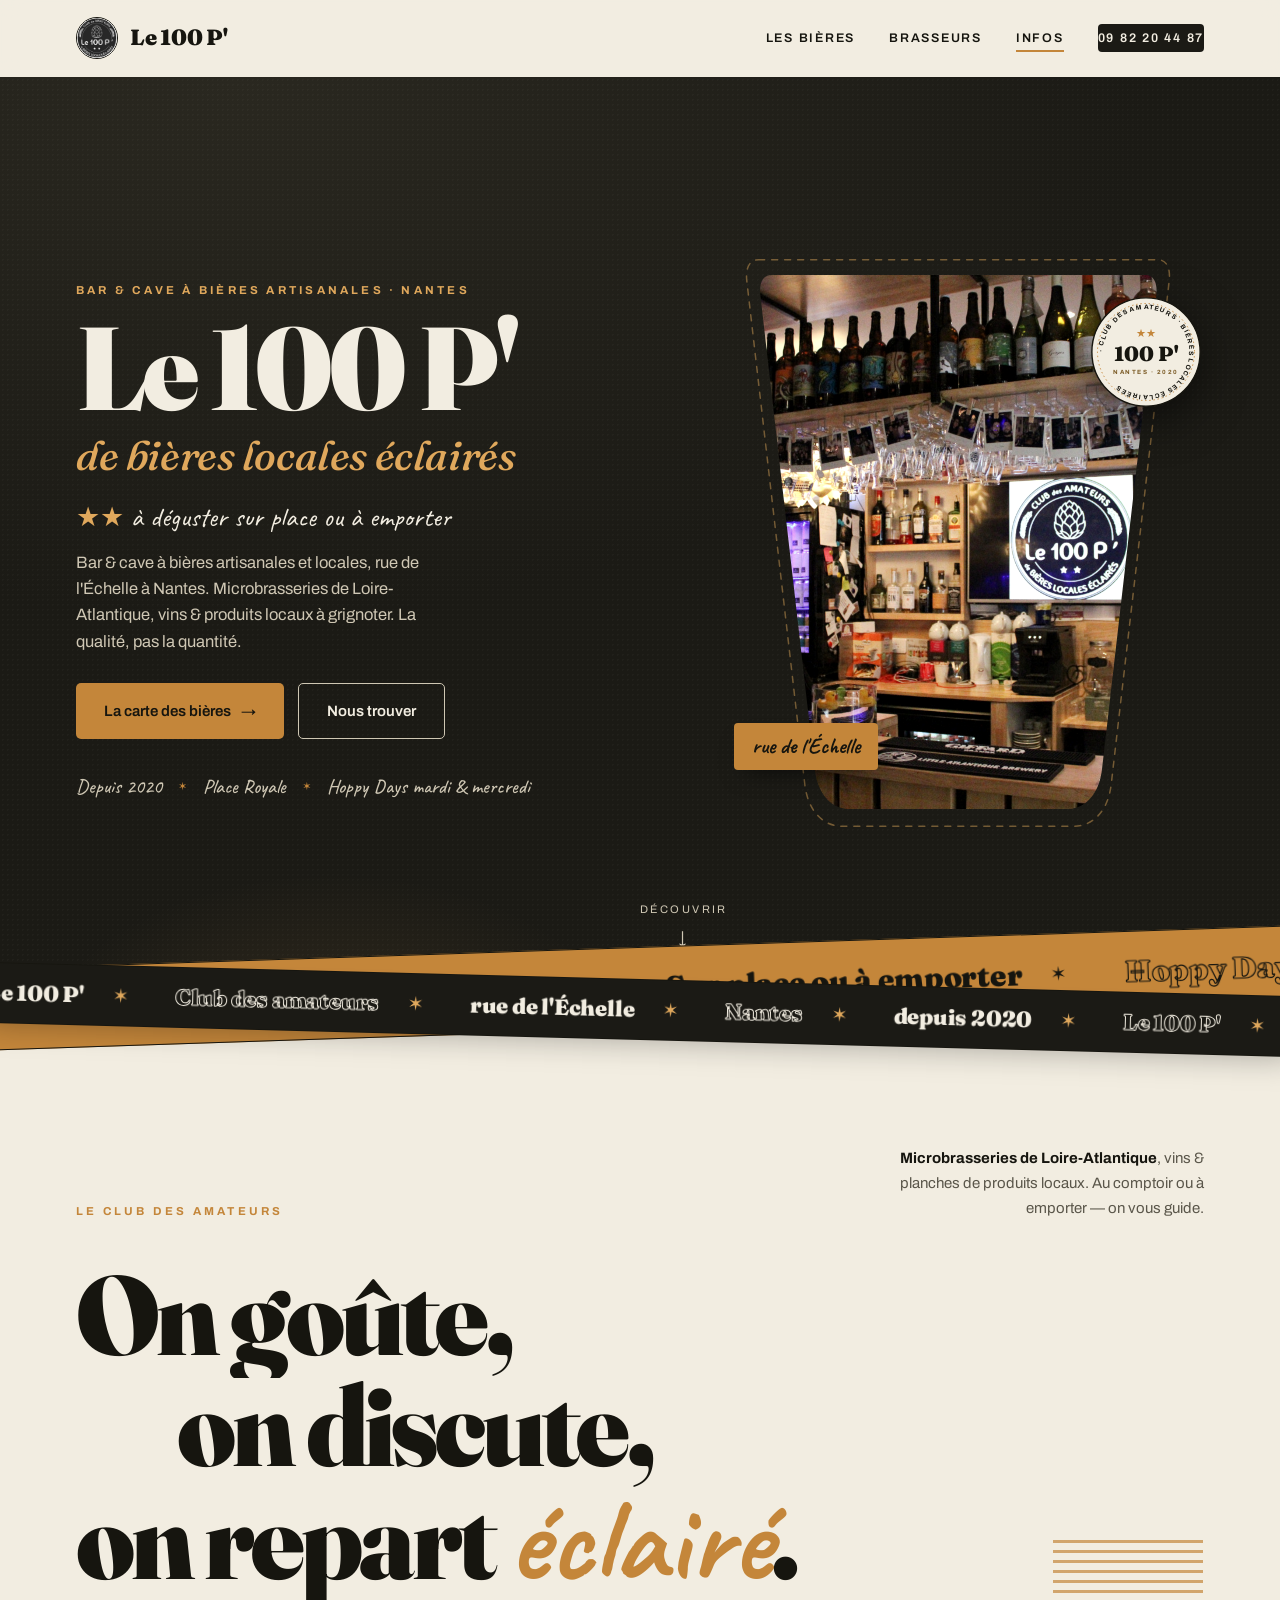
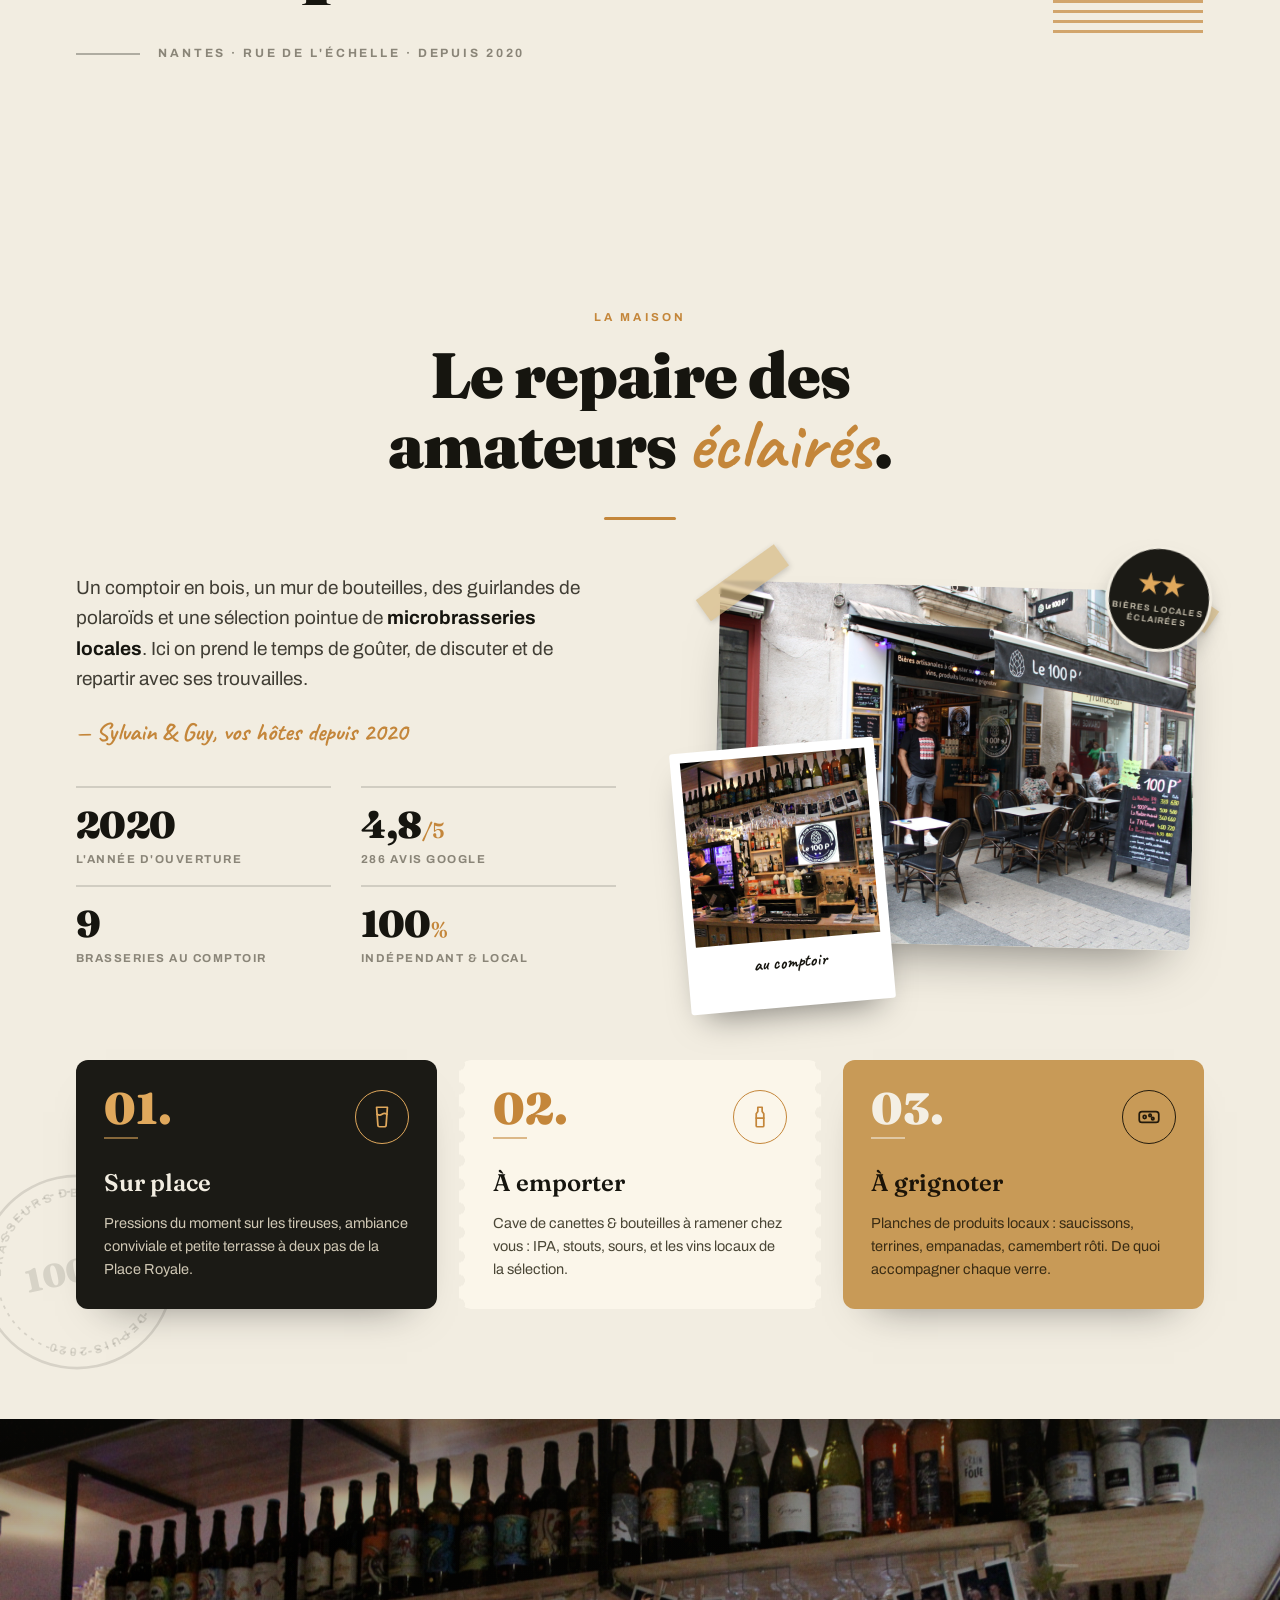
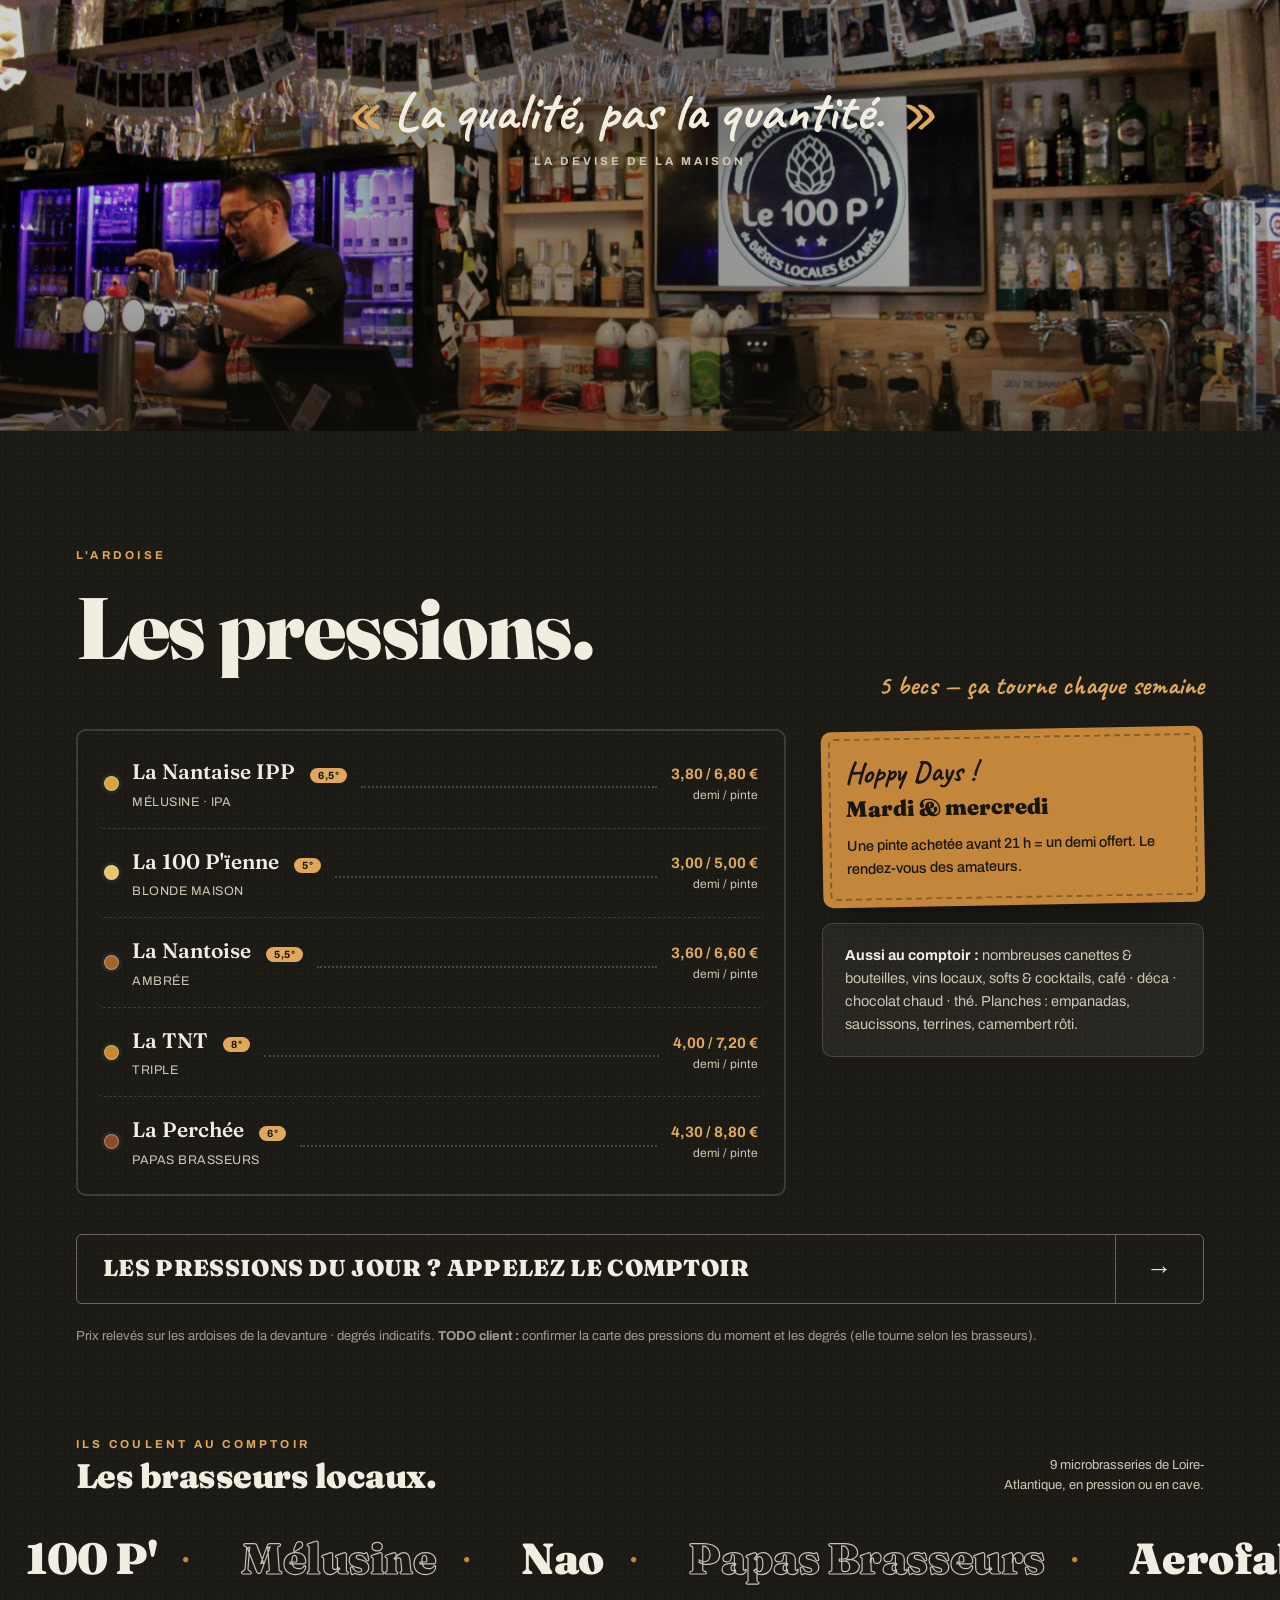
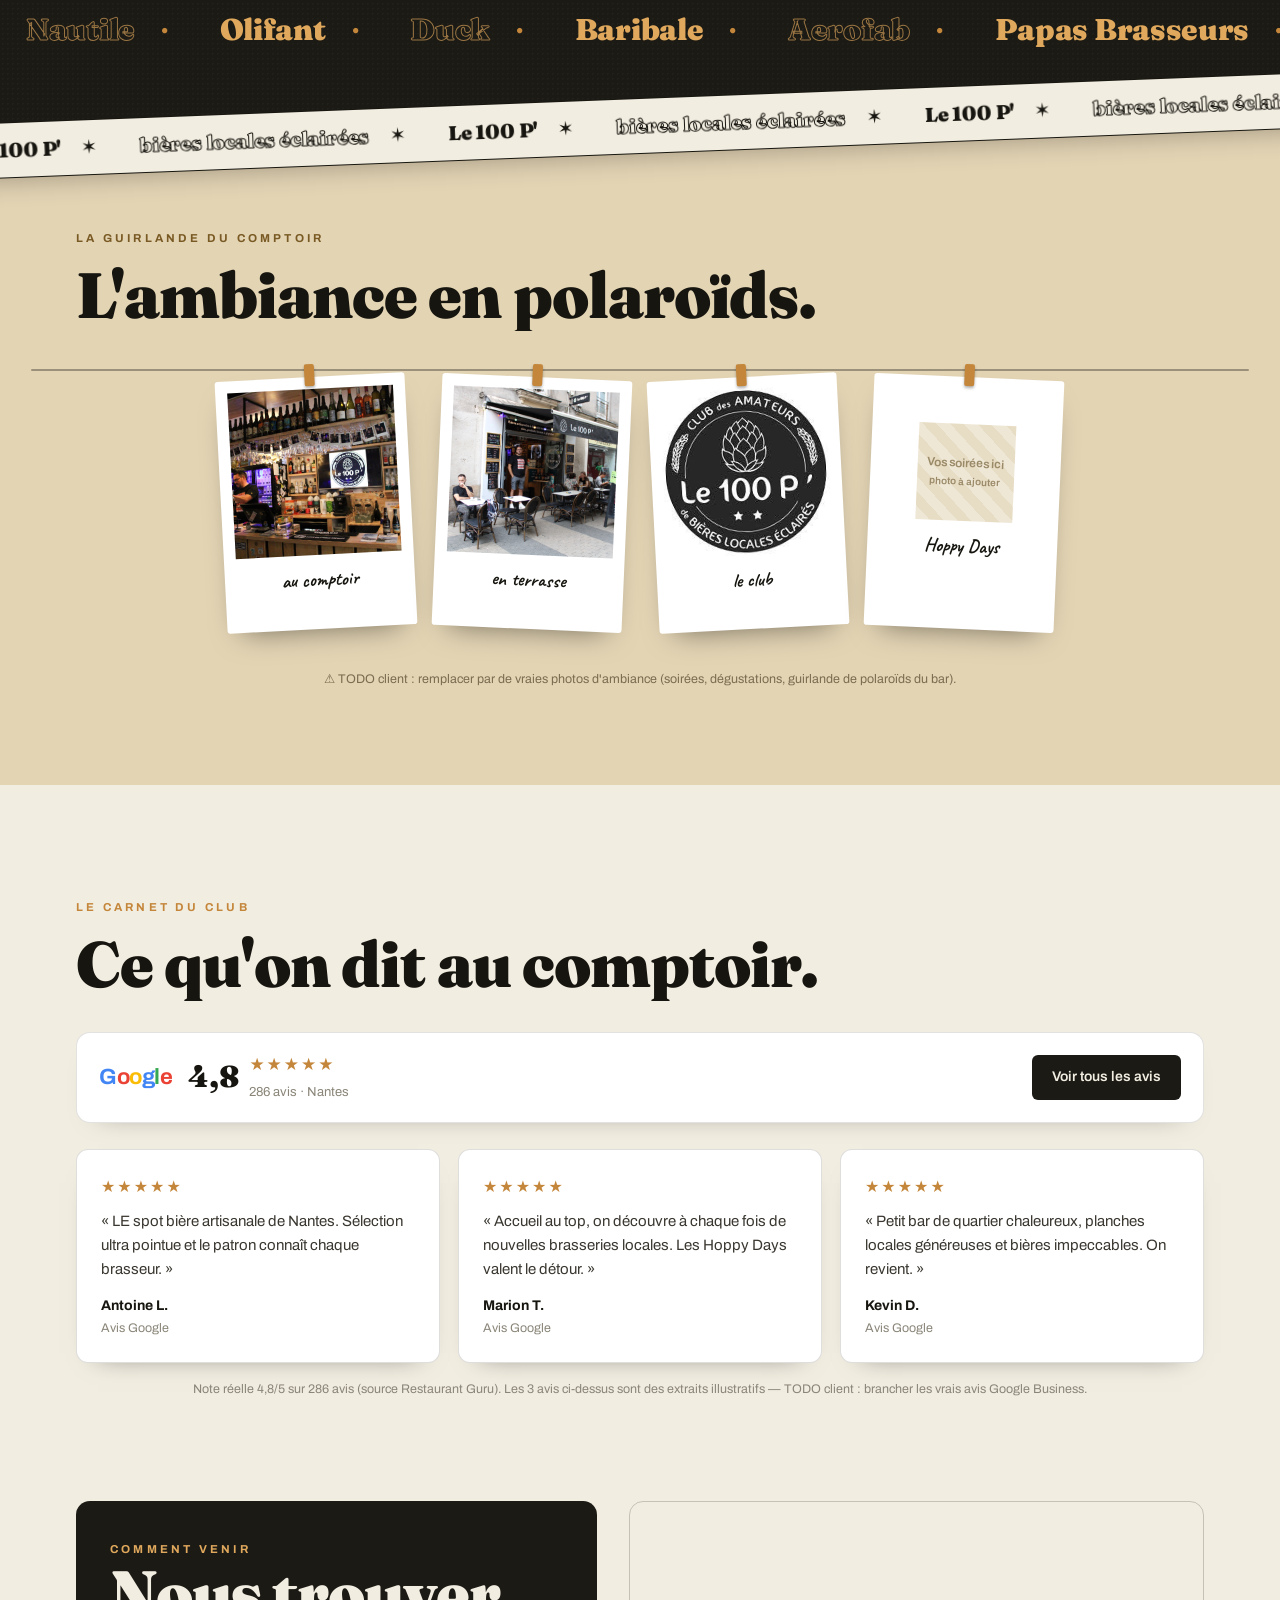
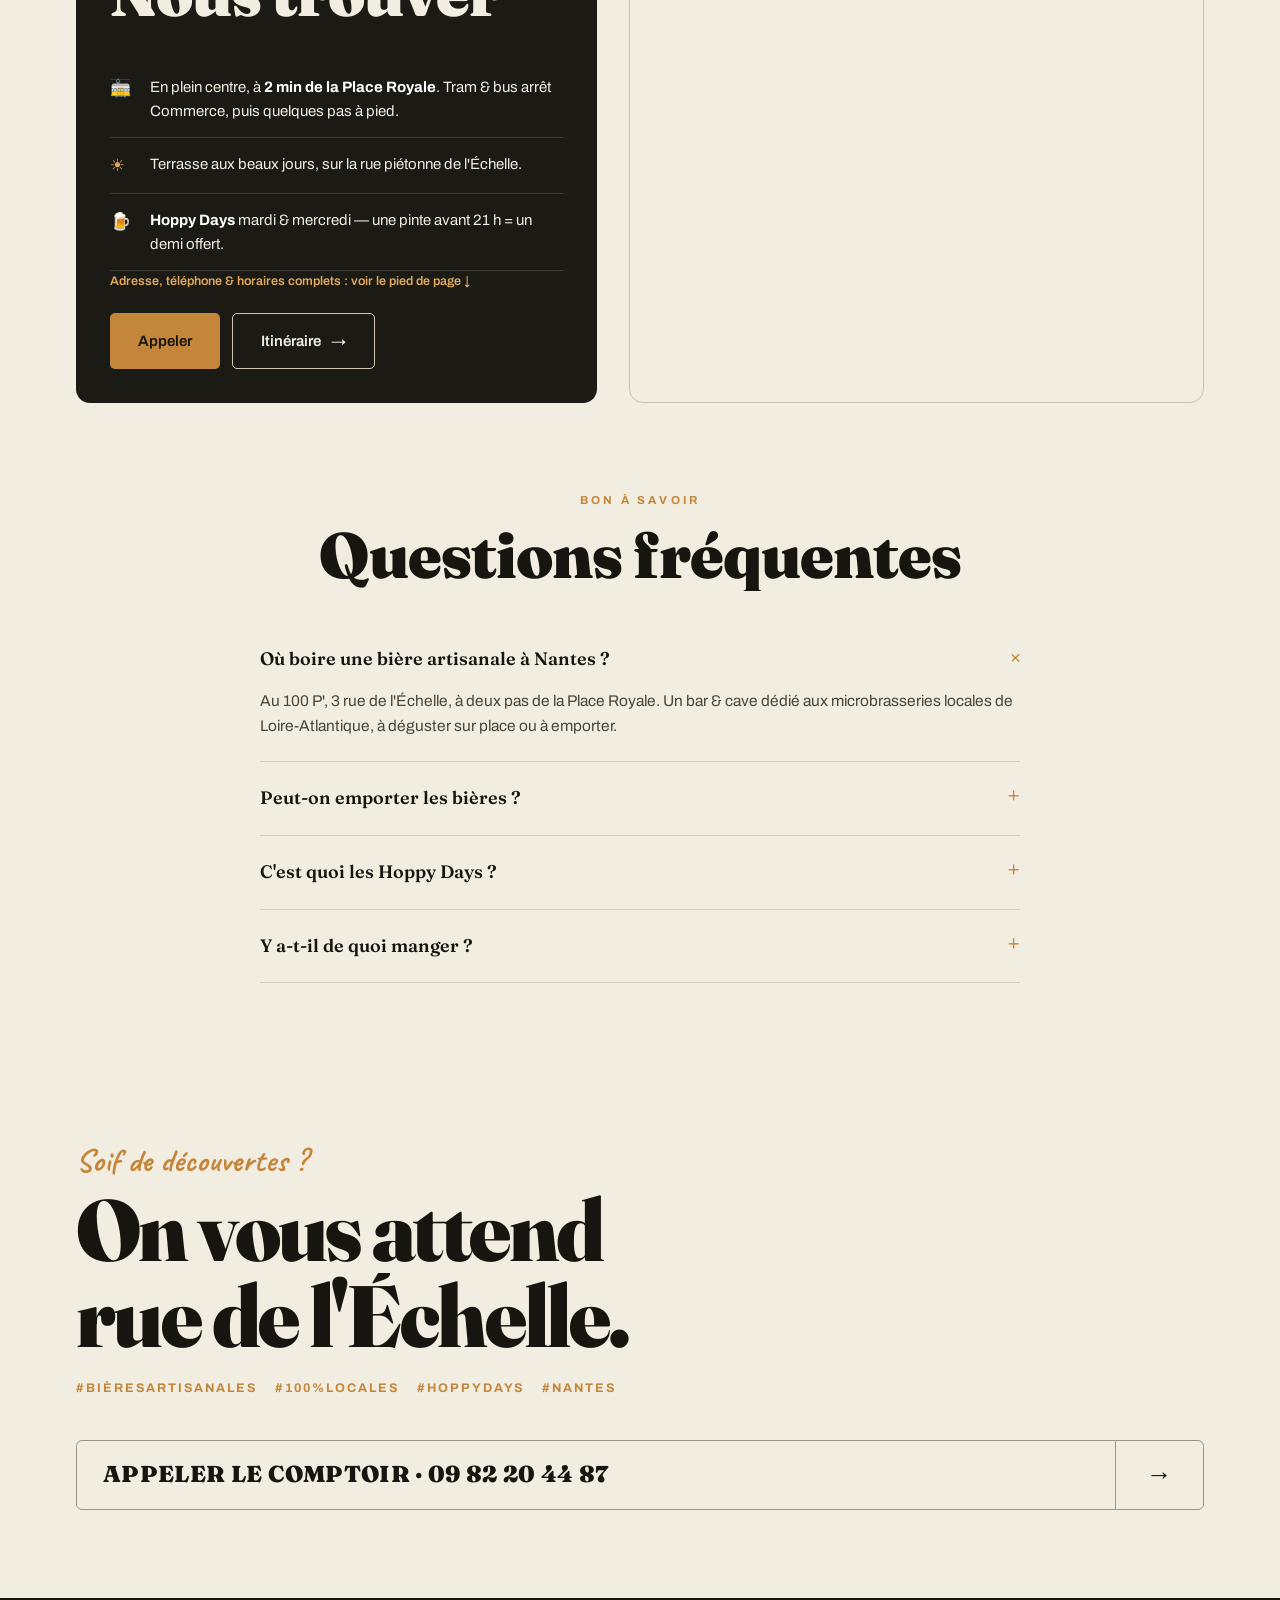
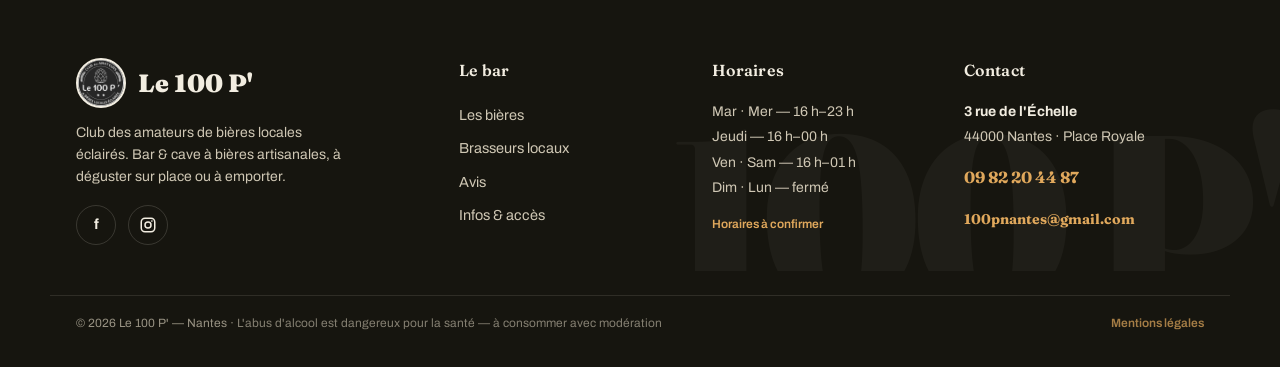
==== commit 7ee2b22e: "Passe faktory approfondie : tapes diagonales, statement asymétrique, btn-line, double marquee brasse" ====
--- a/index.html
+++ b/index.html
@@ -178,25 +178,49 @@
 .scroll-cue .arr{font-size:18px;animation:bob 1.8s ease-in-out infinite}
 @keyframes bob{0%,100%{transform:translateY(0)}50%{transform:translateY(6px)}}
 
-/* ---------- MARQUEE signature ---------- */
-.marq{background:var(--ambre);color:var(--noir);overflow:hidden;border-top:1px solid var(--noir);border-bottom:1px solid var(--noir)}
+/* ---------- TAPES diagonales (signature) ---------- */
+.tapes{position:relative;z-index:7;margin:-30px 0 -44px;pointer-events:none}
+.tapes .marq{width:106vw;margin-left:-3vw}
+.tapes .t1{transform:rotate(-1.9deg)}
+.tapes .t2{transform:rotate(1.5deg);margin-top:-50px;background:var(--slate);border-color:var(--noir);box-shadow:0 16px 34px -22px rgba(0,0,0,.55)}
+.marq{background:var(--ambre);color:var(--noir);overflow:hidden;border-top:1.5px solid var(--noir);border-bottom:1.5px solid var(--noir)}
 .marq-track{display:flex;white-space:nowrap;animation:slide 30s linear infinite;will-change:transform}
 .marq:hover .marq-track,.brass:hover .brass-track{animation-play-state:paused}
 .marq-track span{font-family:var(--f-display);font-weight:900;font-size:30px;padding:16px 30px;display:inline-flex;align-items:center;gap:30px;letter-spacing:-.01em}
 .marq-track span:nth-child(even){color:transparent;-webkit-text-stroke:1.2px var(--noir)}
 .marq-track span::after{content:"✶";font-size:15px;color:var(--noir);-webkit-text-stroke:0}
+.t2 .marq-track{animation:slide 38s linear infinite reverse;font-size:0}
+.t2 .marq-track span{color:var(--craie);font-size:22px;padding:12px 24px}
+.t2 .marq-track span:nth-child(even){color:transparent;-webkit-text-stroke:1px var(--craie)}
+.t2 .marq-track span::after{color:var(--ambre-light)}
 @keyframes slide{to{transform:translateX(-50%)}}
 
-/* ---------- STATEMENT (baseline géante) ---------- */
-.statement{background:var(--craie);padding:130px 0 118px;position:relative;overflow:hidden}
-.statement .eyebrow{display:block;text-align:center;margin-bottom:26px}
-.st-title{font-family:var(--f-display);font-weight:900;font-size:clamp(40px,8.2vw,118px);line-height:1;letter-spacing:-.03em;text-align:center;color:var(--noir)}
-.st-title .tchalk{font-family:var(--f-chalk);font-weight:700;color:var(--ambre);font-size:1.08em;letter-spacing:0}
-.st-title em{font-style:italic;font-weight:500}
-.st-foot{display:flex;align-items:center;justify-content:center;gap:18px;margin-top:44px;opacity:0;transform:translateY(14px);transition:opacity .8s var(--ease-out) .5s,transform .8s var(--ease-out) .5s}
+/* ---------- BTN-LINE (rangée bordée + cellule flèche) ---------- */
+.btn-line{display:flex;align-items:stretch;border:1.5px solid rgba(242,237,225,.35);border-radius:6px;overflow:hidden;font-family:var(--f-display);font-weight:900;text-transform:uppercase;letter-spacing:.02em;transition:background .35s var(--ease-out),border-color .35s var(--ease-out),color .35s var(--ease-out)}
+.btn-line .bl-txt{flex:1;padding:20px 26px;font-size:clamp(15px,1.9vw,23px);line-height:1.2}
+.btn-line .bl-cell{display:grid;place-items:center;width:88px;border-left:1.5px solid rgba(242,237,225,.35);font-size:26px;transition:border-color .35s var(--ease-out)}
+.btn-line .ar{display:inline-block;transition:transform .35s var(--ease-out)}
+.btn-line:hover{background:var(--ambre);border-color:var(--ambre);color:var(--noir)}
+.btn-line:hover .bl-cell{border-left-color:rgba(22,21,15,.3)}
+.btn-line:hover .ar{transform:translateX(7px)}
+.btn-line--dark{border-color:rgba(22,21,15,.4);color:var(--noir)}
+.btn-line--dark .bl-cell{border-left-color:rgba(22,21,15,.4)}
+.btn-line--dark:hover{background:var(--noir);border-color:var(--noir);color:var(--craie)}
+.btn-line--dark:hover .bl-cell{border-left-color:rgba(242,237,225,.25)}
+
+/* ---------- STATEMENT (baseline géante, éditorial asymétrique) ---------- */
+.statement{background:var(--craie);padding:150px 0 120px;position:relative;overflow:hidden}
+.st-head{display:flex;align-items:flex-end;justify-content:space-between;gap:44px;margin-bottom:40px}
+.st-side{max-width:34ch;font-size:15px;line-height:1.65;color:#5a564a;text-align:right}
+.st-side b{color:var(--noir)}
+.st-title{font-family:var(--f-display);font-weight:900;font-size:clamp(46px,8.8vw,142px);line-height:.98;letter-spacing:-.035em;color:var(--noir)}
+.st-title .tchalk{font-family:var(--f-chalk);font-weight:700;color:var(--ambre);font-size:1.06em;letter-spacing:0}
+.st-title .t-line:nth-child(2) i{padding-left:.9em}
+.st-foot{display:flex;align-items:center;gap:18px;margin-top:46px;opacity:0;transform:translateY(14px);transition:opacity .8s var(--ease-out) .5s,transform .8s var(--ease-out) .5s}
 .reveal.in .st-foot{opacity:1;transform:none}
 .st-foot .rule{width:64px;height:1.5px;background:rgba(22,21,15,.3)}
 .st-foot span{font-size:12px;font-weight:700;letter-spacing:.24em;text-transform:uppercase;color:#8a8578}
+.st-hatch{position:absolute;right:6%;bottom:150px;width:150px;height:96px;background:repeating-linear-gradient(0deg,var(--ambre) 0 3px,transparent 3px 10px);opacity:.7;pointer-events:none}
 
 /* ---------- BANDE PHOTO (parallax translation) ---------- */
 .band{position:relative;height:clamp(380px,68vh,640px);overflow:hidden;background:var(--slate)}
@@ -292,6 +316,9 @@
 
 /* ---------- CARTE (ardoise) — signature ---------- */
 .carte{background:var(--slate);color:var(--craie);padding:110px 0 30px;position:relative}
+.carte h2.title{font-size:clamp(42px,6.8vw,92px)}
+.carte-head{display:flex;align-items:flex-end;justify-content:space-between;gap:40px;margin-bottom:8px}
+.carte-head .cnum{font-family:var(--f-chalk);font-weight:700;font-size:clamp(20px,2.2vw,27px);color:var(--ambre-light);white-space:nowrap;padding-bottom:14px}
 .carte::before{content:"";position:absolute;inset:0;opacity:.05;background-image:radial-gradient(rgba(242,237,225,.6) 1px,transparent 1px);background-size:5px 5px;pointer-events:none}
 .carte .wrap{position:relative}
 .carte h2.title{color:var(--craie)}
@@ -323,14 +350,20 @@
 .carte-note{margin-top:22px;font-size:13px;color:var(--craie-soft);opacity:.75}
 
 /* ---------- BRASSEURS ---------- */
-.brass{background:var(--slate);padding:38px 0;overflow:hidden;position:relative}
+.brass{background:var(--slate);padding:54px 0 70px;overflow:hidden;position:relative}
 .brass::before{content:"";position:absolute;inset:0;opacity:.05;background-image:radial-gradient(rgba(242,237,225,.6) 1px,transparent 1px);background-size:5px 5px;pointer-events:none}
 .brass .wrap{position:relative}
 .brass .eyebrow{color:var(--ambre-light)}
 .brass h2.title{color:var(--craie);font-size:clamp(24px,3.2vw,34px);margin:.1em 0 .3em}
-.brass-track{display:flex;white-space:nowrap;animation:slide 34s linear infinite;margin-top:12px;will-change:transform;position:relative}
-.brass-track span{font-family:var(--f-display);font-weight:900;font-size:22px;color:var(--craie);padding:4px 20px;display:inline-flex;align-items:center;gap:20px;opacity:.92}
-.brass-track span::after{content:"•";color:var(--ambre);font-size:14px}
+.brass-track{display:flex;white-space:nowrap;animation:slide 34s linear infinite;margin-top:16px;will-change:transform;position:relative}
+.brass-track span{font-family:var(--f-display);font-weight:900;font-size:clamp(26px,3.4vw,44px);color:var(--craie);padding:4px 26px;display:inline-flex;align-items:center;gap:26px;letter-spacing:-.01em}
+.brass-track span:nth-child(even){color:transparent;-webkit-text-stroke:1.2px rgba(242,237,225,.8)}
+.brass-track span::after{content:"•";color:var(--ambre);font-size:15px;-webkit-text-stroke:0}
+.brass-track.rev{animation:slide 42s linear infinite reverse;margin-top:4px}
+.brass-track.rev span{font-size:clamp(20px,2.4vw,30px);color:transparent;-webkit-text-stroke:1px rgba(224,168,92,.65)}
+.brass-track.rev span:nth-child(even){color:var(--ambre-light);-webkit-text-stroke:0}
+.brass-head{display:flex;align-items:flex-end;justify-content:space-between;gap:30px}
+.brass-head .bh-note{font-size:13px;color:var(--craie-soft);max-width:30ch;text-align:right;padding-bottom:8px}
 
 /* ---------- AVIS ---------- */
 .avis{padding:108px 0 82px}
@@ -381,12 +414,12 @@
 /* ---------- FOOTER ---------- */
 footer{background:var(--noir);color:var(--craie-soft)}
 .foot-cta{background:var(--craie);color:var(--noir)}
-.foot-cta-in{display:flex;align-items:flex-end;justify-content:space-between;gap:28px;padding:64px 26px 84px;flex-wrap:wrap}
+.foot-cta-in{padding:78px 26px 88px}
 .foot-cta .chalk{font-size:clamp(24px,2.6vw,32px);line-height:1;color:var(--ambre)}
-.foot-cta h3{font-family:var(--f-display);font-weight:900;font-size:clamp(32px,5.6vw,72px);letter-spacing:-.025em;line-height:1;margin-top:8px;color:var(--noir)}
-.foot-cta .btn-amber{background:var(--noir);color:var(--craie)}
-.foot-cta .btn-amber::before{background:var(--ambre)}
-.foot-cta .btn-amber:hover{color:var(--noir)}
+.foot-cta h3{font-family:var(--f-display);font-weight:900;font-size:clamp(38px,6.8vw,96px);letter-spacing:-.03em;line-height:.98;margin-top:10px;color:var(--noir)}
+.fc-tags{display:flex;flex-wrap:wrap;gap:8px 18px;margin-top:20px;font-size:12.5px;font-weight:700;letter-spacing:.16em;text-transform:uppercase;color:var(--ambre)}
+.fc-tags span{white-space:nowrap}
+.foot-cta .btn-line{margin-top:42px}
 .foot-body{position:relative;overflow:hidden;padding:60px 0 26px}
 .foot-ghost{position:absolute;right:-10px;bottom:-42px;font-family:var(--f-display);font-weight:900;font-size:clamp(120px,20vw,240px);line-height:.8;color:var(--craie);opacity:.04;pointer-events:none;letter-spacing:-.03em}
 .foot-cols{position:relative;display:grid;grid-template-columns:1.6fr 1fr 1fr 1.1fr;gap:34px}
@@ -421,6 +454,12 @@
 .btxt small{display:block;font-family:var(--f-text);font-weight:400;font-size:12.5px;letter-spacing:.04em;color:var(--craie-soft);text-transform:uppercase;margin-top:3px}
 .bdeg{font-family:var(--f-text);font-size:10.5px;font-weight:700;letter-spacing:.05em;color:var(--noir);background:var(--ambre-light);padding:2px 8px;border-radius:20px;margin-left:10px;white-space:nowrap}
 
+/* ---------- TAPE DIAGONALE inter-sections ---------- */
+.tape-diag{position:relative;z-index:6;height:0;overflow:visible;pointer-events:none}
+.tape-diag .tape-inner{position:absolute;left:-4vw;right:-4vw;top:-30px;transform:rotate(-2.2deg);background:var(--craie);border-top:1.5px solid var(--noir);border-bottom:1.5px solid var(--noir);box-shadow:0 14px 30px -18px rgba(0,0,0,.45);overflow:hidden}
+.tape-diag .marq-track span{font-size:20px;padding:11px 22px;gap:22px}
+.tape-diag .marq-track span:nth-child(even){-webkit-text-stroke-width:1px}
+
 /* ---------- POLAROIDS ---------- */
 .polas{background:var(--kraft);padding:96px 0;overflow:hidden;position:relative}
 .polas .eyebrow{color:#7a5a24}
@@ -478,13 +517,29 @@
   .hero-cta .btn{flex:1 1 100%}
 
   .marq-track span{font-size:20px;padding:11px 18px;gap:18px}
-  .statement{padding:80px 0 70px}
-  .st-title{font-size:clamp(34px,10.5vw,54px)}
+  .tapes{margin:-22px 0 -34px}
+  .tapes .t2{margin-top:-38px}
+  .t2 .marq-track span{font-size:16px;padding:9px 16px}
+  .statement{padding:110px 0 76px}
+  .st-head{flex-direction:column;align-items:flex-start;gap:16px;margin-bottom:26px}
+  .st-side{text-align:left;font-size:14px}
+  .st-title{font-size:clamp(40px,12vw,60px)}
+  .st-title .t-line:nth-child(2) i{padding-left:.45em}
+  .st-hatch{display:none}
   .st-foot{margin-top:28px;gap:12px}
   .st-foot .rule{width:34px}
   .st-foot span{font-size:10px;letter-spacing:.18em}
   .band{height:340px}
   .band-inner .chalk{font-size:26px}
+  .carte-head{flex-direction:column;align-items:flex-start;gap:2px}
+  .carte-head .cnum{padding-bottom:6px}
+  .carte h2.title{font-size:clamp(36px,10vw,48px)}
+  .brass-head{flex-direction:column;align-items:flex-start;gap:8px}
+  .brass-head .bh-note{text-align:left;padding-bottom:0}
+  .btn-line .bl-txt{padding:16px 18px;font-size:15px}
+  .btn-line .bl-cell{width:60px;font-size:21px}
+  .tape-diag .marq-track span{font-size:15px;padding:9px 14px;gap:14px}
+  .tape-diag .tape-inner{top:-24px}
   .concept{padding:60px 0}
   .maison-grid{grid-template-columns:1fr;gap:44px;margin:36px 0 52px}
   .maison-photos{padding:10px 6px 34px 6px}
@@ -508,7 +563,8 @@
   .grev{flex-direction:column;align-items:flex-start;gap:12px}
   .grev .gbtn{margin-left:0}
   .pola{width:150px}
-  .foot-cta-in{flex-direction:column;align-items:flex-start;padding:44px 26px 54px;gap:22px}
+  .foot-cta-in{padding:54px 26px 60px}
+  .fc-tags{font-size:11px;gap:6px 12px}
   .foot-cols{grid-template-columns:1fr 1fr;gap:28px}
   .fcol-brand{grid-column:1/-1}
   .foot-ghost{font-size:120px;bottom:-24px}
@@ -590,23 +646,36 @@
   <a href="#carte" class="scroll-cue" aria-label="Défiler vers la carte"><span>Découvrir</span><span class="arr">↓</span></a>
 </section>
 
-<!-- ============ MARQUEE ============ -->
-<div class="marq" aria-hidden="true">
-  <div class="marq-track">
-    <span>Bières artisanales</span><span>100 % locales</span><span>Sur place ou à emporter</span><span>Hoppy Days mardi &amp; mercredi</span>
-    <span>Bières artisanales</span><span>100 % locales</span><span>Sur place ou à emporter</span><span>Hoppy Days mardi &amp; mercredi</span>
+<!-- ============ TAPES DIAGONALES ============ -->
+<div class="tapes" aria-hidden="true">
+  <div class="marq t1">
+    <div class="marq-track">
+      <span>Bières artisanales</span><span>100 % locales</span><span>Sur place ou à emporter</span><span>Hoppy Days mardi &amp; mercredi</span>
+      <span>Bières artisanales</span><span>100 % locales</span><span>Sur place ou à emporter</span><span>Hoppy Days mardi &amp; mercredi</span>
+    </div>
+  </div>
+  <div class="marq t2">
+    <div class="marq-track">
+      <span>Le 100 P'</span><span>Club des amateurs</span><span>rue de l'Échelle</span><span>Nantes</span><span>depuis 2020</span>
+      <span>Le 100 P'</span><span>Club des amateurs</span><span>rue de l'Échelle</span><span>Nantes</span><span>depuis 2020</span>
+    </div>
   </div>
 </div>
 
 <!-- ============ STATEMENT ============ -->
 <section class="statement">
+  <span class="st-hatch" aria-hidden="true"></span>
   <div class="wrap reveal">
-    <span class="eyebrow">Le club des amateurs</span>
+    <div class="st-head">
+      <span class="eyebrow">Le club des amateurs</span>
+      <p class="st-side"><b>Microbrasseries de Loire-Atlantique</b>, vins &amp; planches de produits locaux. Au comptoir ou à emporter — on vous guide.</p>
+    </div>
     <h2 class="st-title">
-      <span class="t-line"><i>On goûte, on discute,</i></span>
+      <span class="t-line"><i>On goûte,</i></span>
+      <span class="t-line"><i>on discute,</i></span>
       <span class="t-line"><i>on repart <span class="tchalk">éclairé</span>.</i></span>
     </h2>
-    <div class="st-foot"><span class="rule"></span><span>Nantes · rue de l'Échelle · depuis 2020</span><span class="rule"></span></div>
+    <div class="st-foot"><span class="rule"></span><span>Nantes · rue de l'Échelle · depuis 2020</span></div>
   </div>
 </section>
 
@@ -691,7 +760,10 @@
 <section class="carte" id="carte">
   <div class="wrap reveal">
     <span class="eyebrow">L'ardoise</span>
-    <h2 class="title"><span class="t-line"><i>Les pressions.</i></span></h2>
+    <div class="carte-head">
+      <h2 class="title"><span class="t-line"><i>Les pressions.</i></span></h2>
+      <span class="cnum">5 becs — ça tourne chaque semaine</span>
+    </div>
     <div class="beer-grid">
       <div class="slate-list">
         <div class="brow"><div class="bn"><span class="bdot" style="background:#D9A441"></span><span class="btxt">La Nantaise IPP <span class="bdeg">6,5°</span><small>Mélusine · IPA</small></span></div><span class="lead-dots" aria-hidden="true"></span><div class="bp">3,80 / 6,80 €<span>demi / pinte</span></div></div>
@@ -711,6 +783,10 @@
         </div>
       </div>
     </div>
+    <a href="tel:+33982204487" class="btn-line" style="margin-top:38px">
+      <span class="bl-txt">Les pressions du jour ? Appelez le comptoir</span>
+      <span class="bl-cell"><span class="ar">→</span></span>
+    </a>
     <p class="carte-note">Prix relevés sur les ardoises de la devanture · degrés indicatifs. <b>TODO client :</b> confirmer la carte des pressions du moment et les degrés (elle tourne selon les brasseurs).</p>
   </div>
 </section>
@@ -718,14 +794,33 @@
 <!-- ============ BRASSEURS ============ -->
 <section class="brass" id="brasseurs">
   <div class="wrap reveal">
-    <span class="eyebrow">Ils coulent au comptoir</span>
-    <h2 class="title"><span class="t-line"><i>Les brasseurs locaux.</i></span></h2>
+    <div class="brass-head">
+      <div>
+        <span class="eyebrow">Ils coulent au comptoir</span>
+        <h2 class="title"><span class="t-line"><i>Les brasseurs locaux.</i></span></h2>
+      </div>
+      <p class="bh-note">9 microbrasseries de Loire-Atlantique, en pression ou en cave.</p>
+    </div>
   </div>
   <div class="brass-track" aria-hidden="true">
     <span>100 P'</span><span>Mélusine</span><span>Nao</span><span>Papas Brasseurs</span><span>Aerofab</span><span>Baribale</span><span>Duck</span><span>Olifant</span><span>Nautile</span>
     <span>100 P'</span><span>Mélusine</span><span>Nao</span><span>Papas Brasseurs</span><span>Aerofab</span><span>Baribale</span><span>Duck</span><span>Olifant</span><span>Nautile</span>
   </div>
+  <div class="brass-track rev" aria-hidden="true">
+    <span>Nautile</span><span>Olifant</span><span>Duck</span><span>Baribale</span><span>Aerofab</span><span>Papas Brasseurs</span><span>Nao</span><span>Mélusine</span><span>100 P'</span>
+    <span>Nautile</span><span>Olifant</span><span>Duck</span><span>Baribale</span><span>Aerofab</span><span>Papas Brasseurs</span><span>Nao</span><span>Mélusine</span><span>100 P'</span>
+  </div>
 </section>
+
+<!-- ============ TAPE DIAGONALE ============ -->
+<div class="tape-diag" aria-hidden="true">
+  <div class="tape-inner">
+    <div class="marq-track">
+      <span>Le 100 P'</span><span>bières locales éclairées</span><span>Le 100 P'</span><span>bières locales éclairées</span><span>Le 100 P'</span><span>bières locales éclairées</span>
+      <span>Le 100 P'</span><span>bières locales éclairées</span><span>Le 100 P'</span><span>bières locales éclairées</span><span>Le 100 P'</span><span>bières locales éclairées</span>
+    </div>
+  </div>
+</div>
 
 <!-- ============ POLAROIDS ============ -->
 <section class="polas">
@@ -805,11 +900,13 @@
 <footer>
   <div class="foot-cta">
     <div class="wrap foot-cta-in reveal">
-      <div>
-        <p class="chalk">Soif de découvertes ?</p>
-        <h3><span class="t-line"><i>On vous attend</i></span><span class="t-line"><i>rue de l'Échelle.</i></span></h3>
-      </div>
-      <a href="tel:+33982204487" class="btn btn-amber"><span>Appeler · 09 82 20 44 87</span><span class="ar">→</span></a>
+      <p class="chalk">Soif de découvertes ?</p>
+      <h3><span class="t-line"><i>On vous attend</i></span><span class="t-line"><i>rue de l'Échelle.</i></span></h3>
+      <p class="fc-tags"><span>#BièresArtisanales</span><span>#100%Locales</span><span>#HoppyDays</span><span>#Nantes</span></p>
+      <a href="tel:+33982204487" class="btn-line btn-line--dark">
+        <span class="bl-txt">Appeler le comptoir · 09 82 20 44 87</span>
+        <span class="bl-cell"><span class="ar">→</span></span>
+      </a>
     </div>
   </div>
 
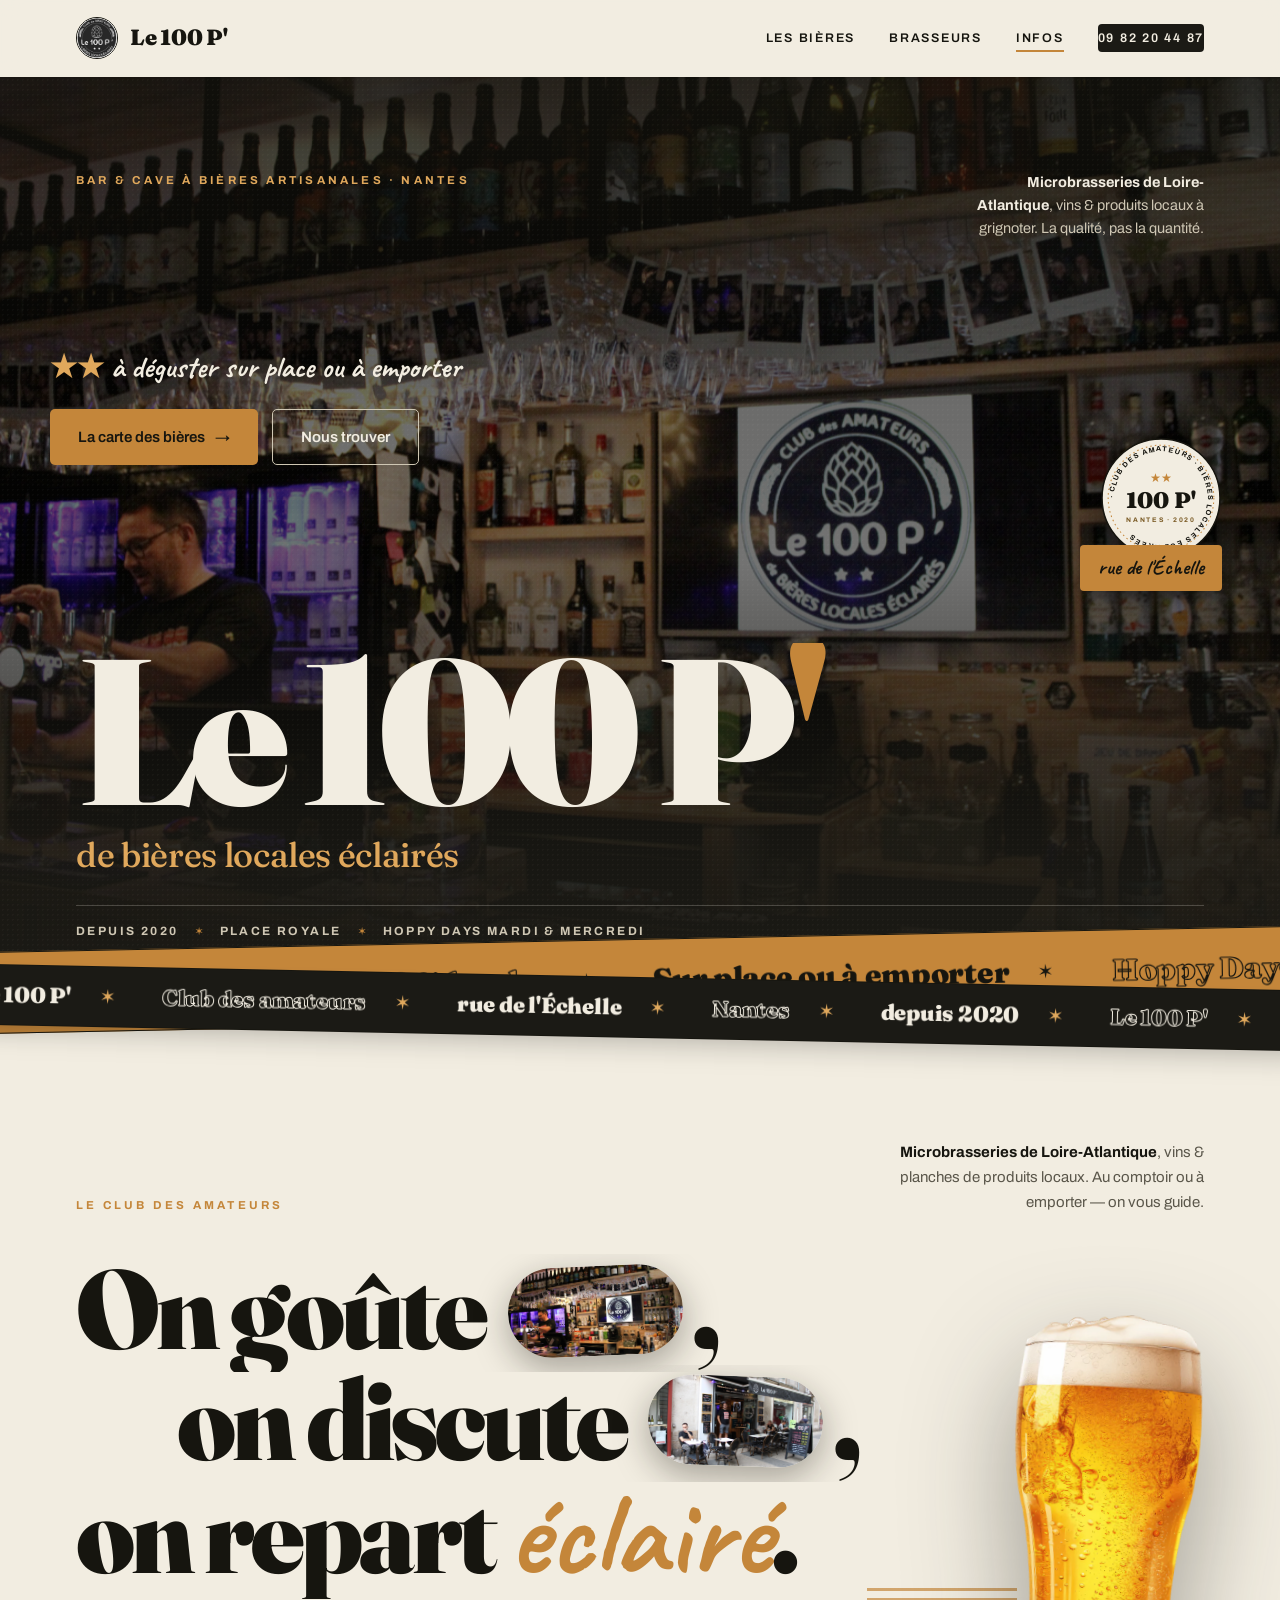
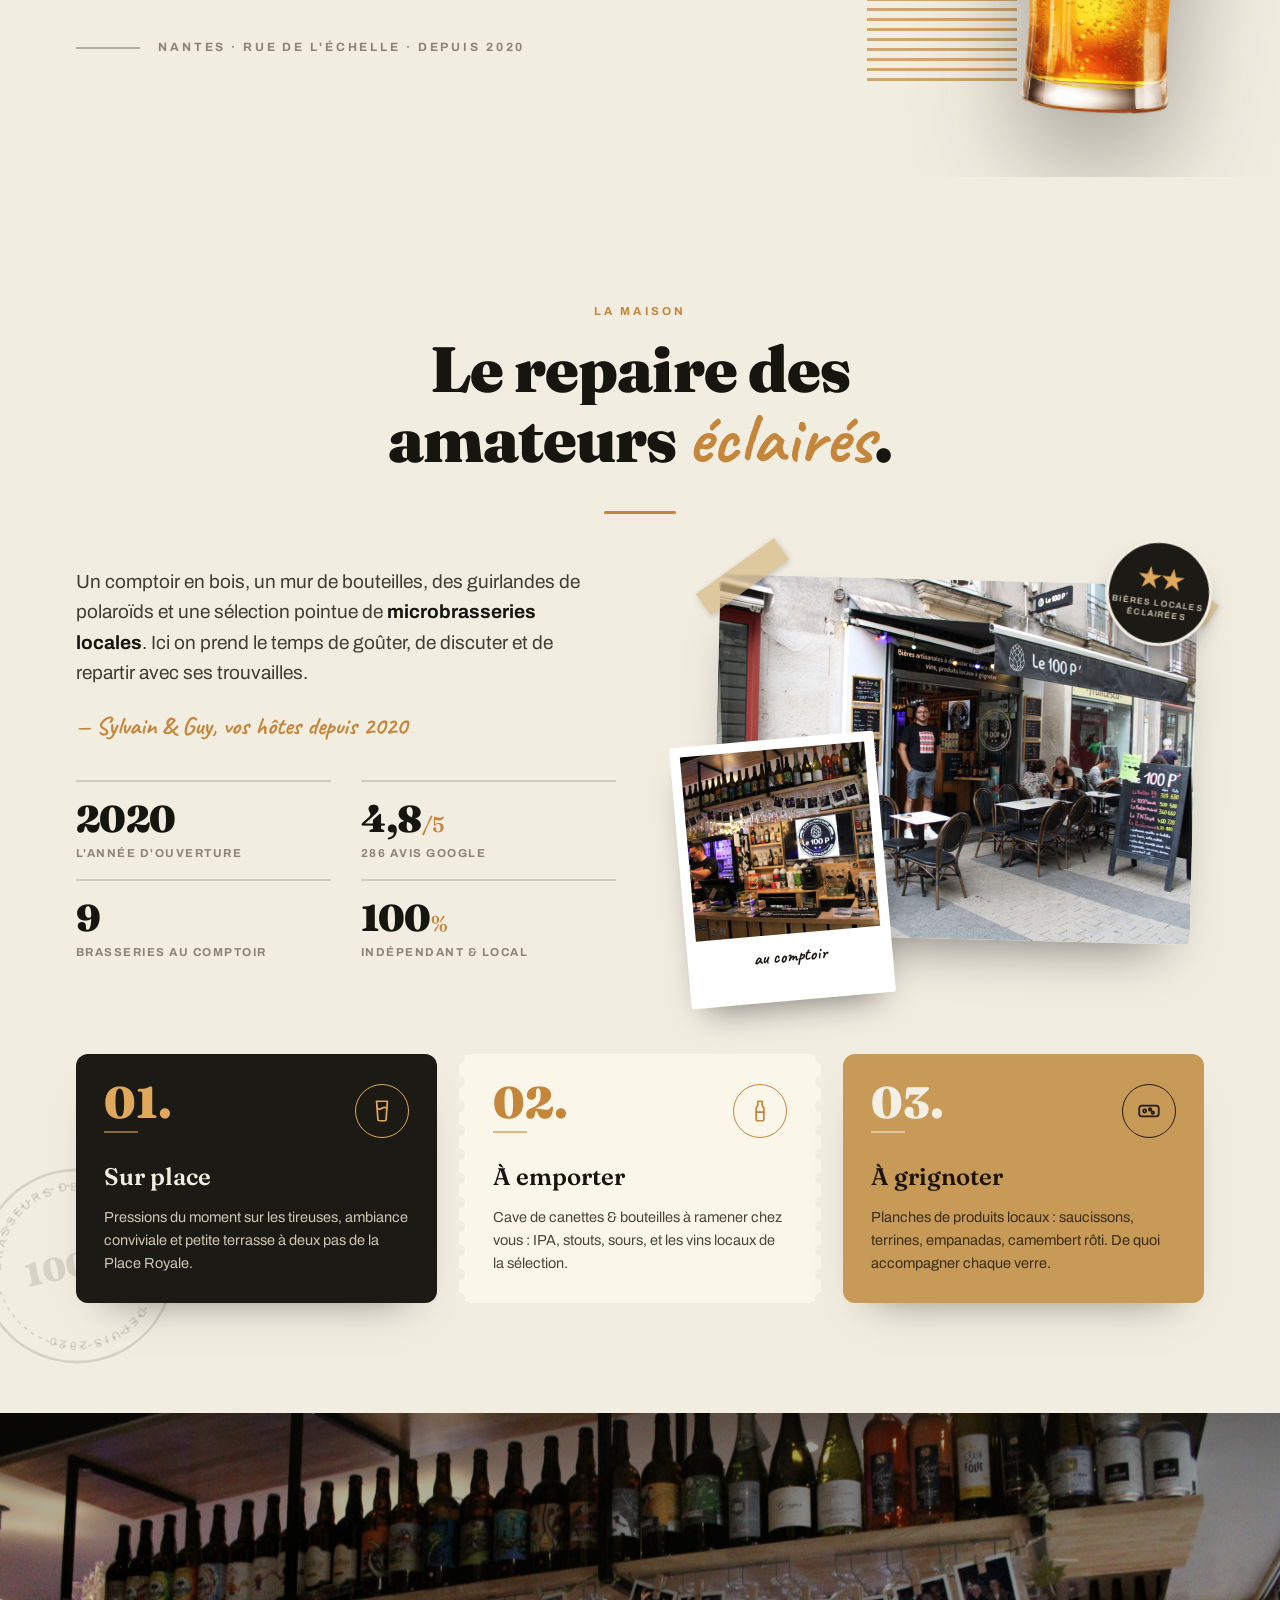
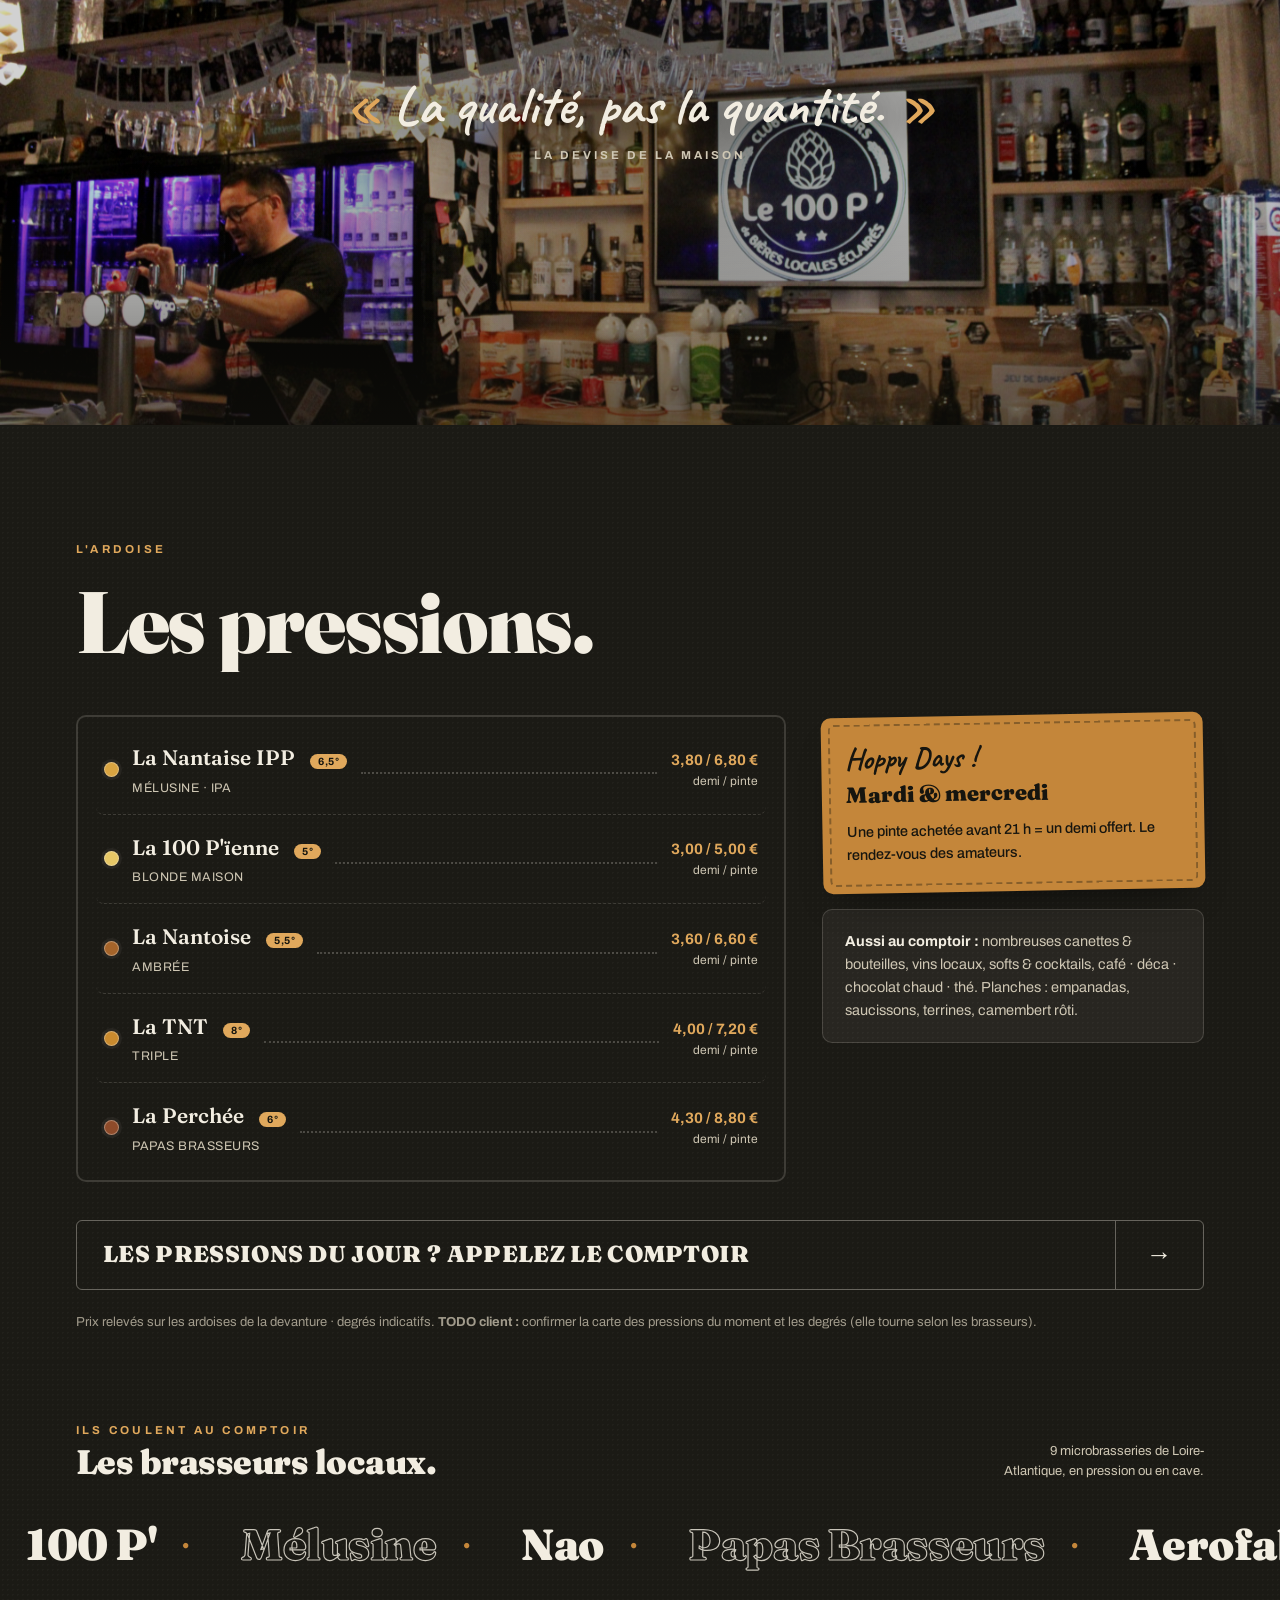
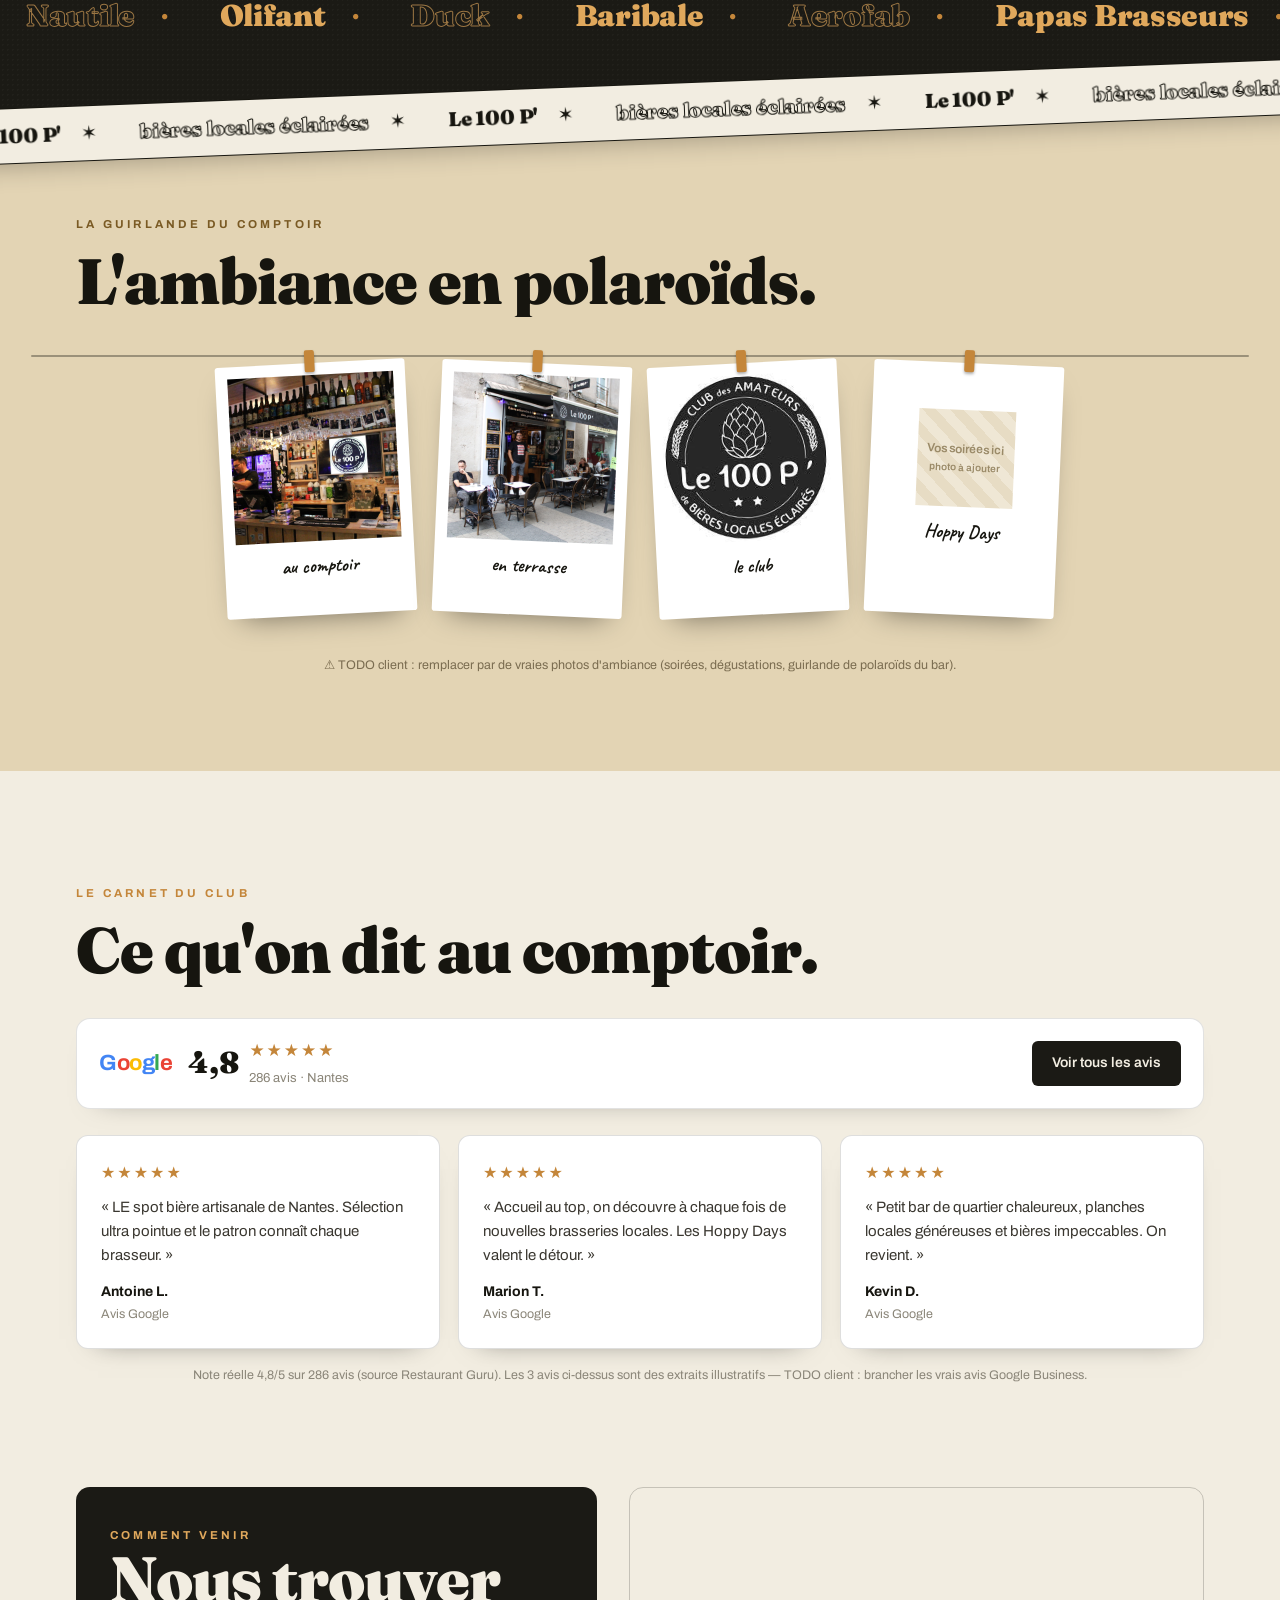
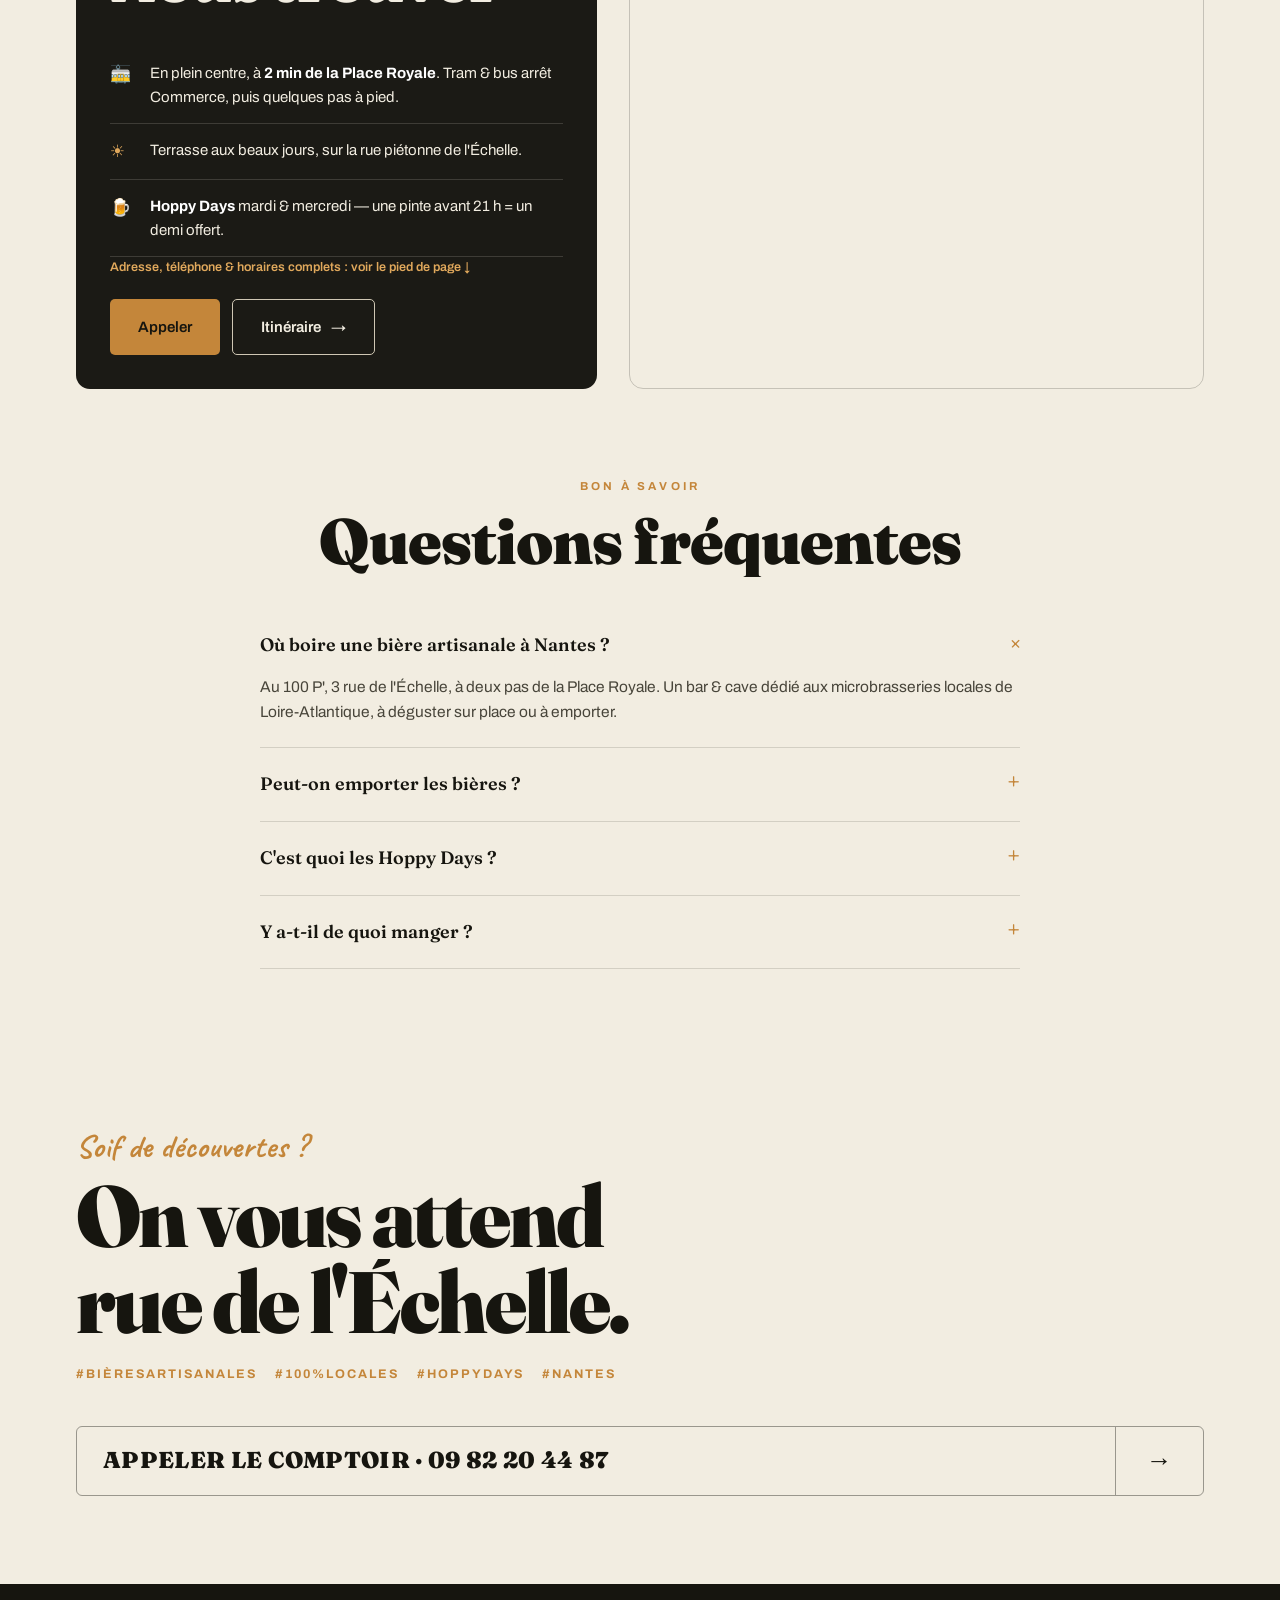
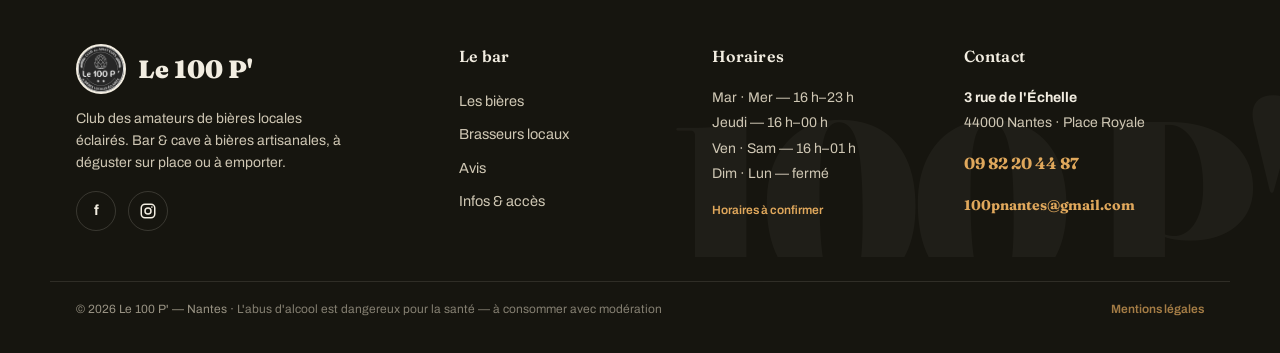
==== commit e01f0a6b: "Hero monumental, rideau d'ouverture, pinte détourée dans le statement - Hero refondu : photo du bar " ====
--- a/index.html
+++ b/index.html
@@ -3,6 +3,7 @@
 <head>
 <meta charset="UTF-8">
 <meta name="viewport" content="width=device-width, initial-scale=1">
+<script>document.documentElement.classList.add('js')</script>
 
 <!-- ============ SEO / GEO LOCAL ============ -->
 <title>Le 100 P' — Bar à bières artisanales à Nantes</title>
@@ -116,32 +117,60 @@
 .burger{display:none;flex-direction:column;gap:5px;background:none;border:0;cursor:pointer;padding:6px}
 .burger span{width:26px;height:2.5px;background:var(--noir);border-radius:3px;transition:.3s}
 
-/* ---------- HERO (l'entrée du bar — arche & ardoise) ---------- */
-.hero{
-  background:radial-gradient(120% 100% at 18% 0%, #2a2820, var(--slate) 60%);
-  color:var(--craie);position:relative;overflow:hidden;
-  min-height:100vh;display:flex;align-items:center;
-  padding:110px 0 80px;
-}
-.hero .wrap{width:100%}
-.hero::before{content:"";position:absolute;inset:0;opacity:.05;pointer-events:none;
+/* ---------- HERO — photo pleine page + wordmark monumental ---------- */
+.hero{position:relative;min-height:100svh;display:flex;flex-direction:column;color:var(--craie);background:var(--slate);overflow:hidden}
+.hero-bg{position:absolute;inset:-9% 0;z-index:0;will-change:transform}
+.hero-bg img{width:100%;height:100%;object-fit:cover;object-position:center 40%;filter:saturate(.85) contrast(1.06) brightness(.5)}
+@keyframes heroIn{from{opacity:0}to{opacity:1}}
+.hero::before{content:"";position:absolute;inset:0;z-index:1;pointer-events:none;
+  background:linear-gradient(180deg,rgba(22,21,15,.74),rgba(22,21,15,.2) 34%,rgba(22,21,15,.12) 54%,rgba(27,26,21,.86) 86%,var(--slate))}
+.hero::after{content:"";position:absolute;inset:0;z-index:1;opacity:.05;pointer-events:none;
   background-image:radial-gradient(rgba(242,237,225,.6) 1px,transparent 1px);background-size:5px 5px}
-.hero::after{content:"";position:absolute;left:26%;bottom:-42%;width:min(90vw,860px);height:560px;transform:translateX(-50%);
-  background:radial-gradient(closest-side,rgba(224,168,92,.13),transparent 72%);pointer-events:none}
-.hero-grid{display:grid;grid-template-columns:1.08fr .92fr;gap:60px;align-items:center;position:relative;z-index:1}
-.hero-eyebrow{margin:0 0 14px;color:var(--ambre-light);opacity:0;animation:fadeUp .7s ease .3s forwards}
-.wordmark{font-family:var(--f-display)}
-.wordmark .line{overflow:hidden;display:block}
-.wordmark .line i{display:block;font-style:normal;font-weight:900;color:var(--craie);
-  font-size:clamp(58px,9.2vw,124px);line-height:.94;letter-spacing:-.03em;
-  transform:translateY(112%);animation:reveal 1.05s cubic-bezier(.16,1,.3,1) forwards}
-.wordmark .l1 i{animation-delay:.45s}
-.wordmark .l2 i{animation-delay:.62s;font-style:italic;font-weight:500;color:var(--ambre-light);font-size:clamp(23px,3.2vw,44px);letter-spacing:-.01em;padding-top:12px}
-@keyframes reveal{to{transform:translateY(0)}}
-.hero-chalk{font-family:var(--f-chalk);font-size:clamp(21px,2.3vw,27px);color:var(--craie);margin:22px 0 10px;opacity:0;animation:fadeUp .8s ease 1.5s forwards}
+.hero .wrap{position:relative;z-index:2;width:100%}
+.hero-top{display:flex;align-items:flex-start;justify-content:space-between;gap:44px;padding-top:94px}
+.hero-eyebrow{color:var(--ambre-light)}
+.hero-side{max-width:30ch;text-align:right;font-size:14.5px;line-height:1.6;color:var(--craie-soft)}
+.hero-side b{color:var(--craie)}
+.hero-mid{margin-top:auto;margin-bottom:auto;padding:26px 0;display:flex;flex-direction:column;align-items:flex-start;gap:18px}
+.hero-chalk{font-family:var(--f-chalk);font-weight:700;font-size:clamp(21px,2.4vw,30px);color:var(--craie);text-shadow:0 4px 22px rgba(0,0,0,.45)}
 .hero-chalk .st{color:var(--ambre-light)}
-.hero-sub{max-width:44ch;color:var(--craie-soft);font-size:16.5px;opacity:0;animation:fadeUp .8s ease 1.62s forwards}
-.hero-cta{display:flex;gap:14px;flex-wrap:wrap;margin-top:28px;opacity:0;animation:fadeUp .8s ease 1.74s forwards}
+.hero-cta{display:flex;gap:14px;flex-wrap:wrap}
+.hero-bottom{margin-top:auto;padding-bottom:36px}
+.hero-word{display:block;font-family:var(--f-display);font-weight:900;font-size:clamp(80px,16.2vw,280px);line-height:.84;letter-spacing:-.045em;color:var(--craie);white-space:nowrap}
+.hero-word .ap{color:var(--ambre)}
+.hero-baseline{display:block;font-family:var(--f-display);font-style:italic;font-weight:500;font-size:clamp(19px,2.7vw,38px);color:var(--ambre-light);letter-spacing:-.01em;margin-top:10px}
+.hero-bottom .t-line{padding-bottom:.1em;margin-bottom:-.1em}
+@keyframes wordUp{from{transform:translateY(112%)}to{transform:translateY(0)}}
+
+/* — intro : états avant/après levée du rideau — */
+html.js body:not(.loaded){overflow:hidden}
+html.js body:not(.loaded) :is(.hero-bg,.hero-eyebrow,.hero-side,.hero-chalk,.hero-cta,.hero-seal,.hero-tag,.hero-meta){opacity:0}
+html.js body:not(.loaded) .hero-bottom .t-line i{transform:translateY(112%)}
+body.loaded .hero-bg{animation:heroIn 1.3s ease forwards}
+body.loaded .hero-word .t-line i{animation:wordUp 1.2s var(--ease) .12s forwards}
+body.loaded .hero-baseline .t-line i{animation:wordUp 1.2s var(--ease) .38s forwards}
+body.loaded .hero-eyebrow{animation:fadeUp .8s ease .55s forwards}
+body.loaded .hero-side{animation:fadeUp .8s ease .68s forwards}
+body.loaded .hero-chalk{animation:fadeUp .8s ease .8s forwards}
+body.loaded .hero-cta{animation:fadeUp .8s ease .92s forwards}
+body.loaded .hero-seal{animation:fadeUp .8s ease 1.05s forwards}
+body.loaded .hero-tag{animation:fadeUp .8s ease 1.15s forwards}
+body.loaded .hero-meta{animation:fadeUp .9s ease 1.2s forwards}
+
+/* — rideau d'ouverture — */
+.loader{position:fixed;inset:0;z-index:122;background:var(--slate);display:grid;place-items:center;transition:transform .9s var(--ease)}
+.loader::before{content:"";position:absolute;inset:0;opacity:.05;pointer-events:none;background-image:radial-gradient(rgba(242,237,225,.6) 1px,transparent 1px);background-size:5px 5px}
+.loader2{position:fixed;inset:0;z-index:121;background:var(--ambre);transition:transform .9s var(--ease) .12s}
+.loader.lift,.loader2.lift{transform:translateY(-101%)}
+.loader-in{position:relative;display:flex;flex-direction:column;align-items:center;gap:20px;transition:opacity .4s ease,transform .4s ease}
+.loader.lift .loader-in{opacity:0;transform:translateY(-16px)}
+.loader-seal{width:134px;height:134px;opacity:0;animation:fadeUp .7s ease .1s forwards;filter:drop-shadow(0 14px 26px rgba(0,0,0,.5))}
+.loader-chalk{font-family:var(--f-chalk);font-weight:700;font-size:clamp(22px,3vw,30px);color:var(--craie);opacity:0;animation:fadeUp .7s ease .3s forwards}
+.loader-chalk .st{color:var(--ambre-light)}
+.loader-bar{width:150px;height:2px;background:rgba(242,237,225,.18);border-radius:2px;overflow:hidden;opacity:0;animation:fadeUp .6s ease .45s forwards}
+.loader-bar i{display:block;height:100%;background:var(--ambre);transform:scaleX(0);transform-origin:left;animation:loadfill 1s var(--ease) .4s forwards}
+@keyframes loadfill{to{transform:scaleX(1)}}
+html:not(.js) .loader,html:not(.js) .loader2{display:none}
 @keyframes fadeUp{from{opacity:0;transform:translateY(16px)}to{opacity:1;transform:translateY(0)}}
 .btn{position:relative;display:inline-flex;align-items:center;gap:10px;padding:15px 28px;border-radius:5px;font-weight:600;font-size:15px;cursor:pointer;border:0;overflow:hidden;transition:color .35s var(--ease-out),border-color .35s var(--ease-out)}
 .btn::before{content:"";position:absolute;inset:0;background:var(--noir);transform:translateY(101%);transition:transform .45s var(--ease);z-index:0}
@@ -156,33 +185,22 @@
 .btn-out:hover{color:var(--noir);border-color:var(--craie)}
 .btn-out:hover::before{transform:translateY(0)}
 @keyframes sealspin{to{transform:rotate(360deg)}}
-.hero-meta{display:flex;align-items:center;gap:16px;flex-wrap:wrap;margin-top:32px;font-family:var(--f-chalk);font-weight:500;font-size:20px;color:var(--craie-soft);opacity:0;animation:fadeUp .8s ease 1.88s forwards}
-.hero-meta .sep{color:var(--ambre);font-size:11px;font-family:var(--f-text)}
-/* pinte photo */
-.hero-pint{position:relative;justify-self:center;width:min(100%,420px)}
-.pint-frame{position:relative;clip-path:url(#pintClip);filter:drop-shadow(0 40px 60px rgba(0,0,0,.55));
-  opacity:0;transform:translateY(28px);animation:fadeUp 1.1s cubic-bezier(.16,1,.3,1) .55s forwards}
-.pint-frame img{width:100%;height:min(64vh,560px);object-fit:cover;filter:saturate(.92) contrast(1.04)}
-.pint-echo{position:absolute;inset:-16px -14px -18px;width:calc(100% + 28px);height:calc(100% + 34px);pointer-events:none;
-  opacity:0;animation:fadeUp 1s ease .85s forwards}
-.pint-echo path{fill:none;stroke:rgba(224,168,92,.45);stroke-width:1.5;stroke-dasharray:6 7;stroke-linecap:round;vector-effect:non-scaling-stroke}
-.hero-seal{position:absolute;top:34px;right:-34px;width:112px;height:112px;filter:drop-shadow(0 12px 22px rgba(0,0,0,.55));opacity:0;animation:fadeUp .8s ease 1.1s forwards;z-index:3}
-.hero-seal .seal-ring{transform-box:fill-box;transform-origin:center;animation:sealspin 28s linear infinite}
-.hero-seal .seal-arc{font-family:var(--f-text);font-size:7px;font-weight:700;letter-spacing:1.4px;fill:#16150F}
-.hero-seal .seal-star{font-size:12px;fill:var(--ambre)}
-.hero-seal .seal-name{font-family:var(--f-display);font-weight:900;font-size:22px;fill:#16150F}
-.hero-seal .seal-sub{font-family:var(--f-text);font-size:6.5px;font-weight:700;letter-spacing:1.6px;fill:#7a5a24}
-.hero-pint .tag{position:absolute;left:-14px;bottom:52px;z-index:2;background:var(--ambre);color:var(--noir);font-family:var(--f-chalk);font-weight:700;font-size:22px;padding:6px 18px;border-radius:4px;transform:rotate(-4deg);box-shadow:0 12px 24px -12px rgba(0,0,0,.7);
-  opacity:0;animation:fadeUp .8s ease 1.25s forwards}
-.scroll-cue{position:absolute;left:50%;bottom:24px;transform:translateX(-50%);display:flex;flex-direction:column;align-items:center;gap:6px;color:var(--craie-soft);font-size:11px;letter-spacing:.22em;text-transform:uppercase;z-index:2;opacity:0;animation:fadeUp .8s ease 1.4s forwards}
-.scroll-cue .arr{font-size:18px;animation:bob 1.8s ease-in-out infinite}
-@keyframes bob{0%,100%{transform:translateY(0)}50%{transform:translateY(6px)}}
+.hero-meta{display:flex;align-items:center;gap:16px;flex-wrap:wrap;margin-top:22px;padding-top:16px;border-top:1px solid rgba(242,237,225,.22);font-size:12px;font-weight:700;letter-spacing:.2em;text-transform:uppercase;color:var(--craie-soft);opacity:0;animation:fadeUp .9s ease 1.5s forwards}
+.hero-meta .sep{color:var(--ambre);font-size:11px;letter-spacing:0}
+.hero-seal{position:absolute;top:40%;right:max(26px,4.5vw);width:122px;height:122px;filter:drop-shadow(0 14px 26px rgba(0,0,0,.6));opacity:0;animation:fadeUp .8s ease 1.2s forwards;z-index:3}
+.hero-seal .seal-ring,.loader-seal .seal-ring{transform-box:fill-box;transform-origin:center;animation:sealspin 28s linear infinite}
+.hero-seal .seal-arc,.loader-seal .seal-arc{font-family:var(--f-text);font-size:7px;font-weight:700;letter-spacing:1.4px;fill:#16150F}
+.hero-seal .seal-star,.loader-seal .seal-star{font-size:12px;fill:var(--ambre)}
+.hero-seal .seal-name,.loader-seal .seal-name{font-family:var(--f-display);font-weight:900;font-size:22px;fill:#16150F}
+.hero-seal .seal-sub,.loader-seal .seal-sub{font-family:var(--f-text);font-size:6.5px;font-weight:700;letter-spacing:1.6px;fill:#7a5a24}
+.hero-tag{position:absolute;right:max(26px,4.5vw);top:calc(40% + 108px);z-index:3;background:var(--ambre);color:var(--noir);font-family:var(--f-chalk);font-weight:700;font-size:21px;padding:6px 18px;border-radius:4px;transform:rotate(-4deg);box-shadow:0 12px 24px -12px rgba(0,0,0,.7);
+  opacity:0;animation:fadeUp .8s ease 1.35s forwards}
 
 /* ---------- TAPES diagonales (signature) ---------- */
-.tapes{position:relative;z-index:7;margin:-30px 0 -44px;pointer-events:none}
-.tapes .marq{width:106vw;margin-left:-3vw}
-.tapes .t1{transform:rotate(-1.9deg)}
-.tapes .t2{transform:rotate(1.5deg);margin-top:-50px;background:var(--slate);border-color:var(--noir);box-shadow:0 16px 34px -22px rgba(0,0,0,.55)}
+.tapes{position:relative;z-index:7;margin:-38px 0 -48px;pointer-events:none}
+.tapes .marq{width:108vw;margin-left:-4vw}
+.tapes .t1{transform:rotate(-1.15deg)}
+.tapes .t2{transform:rotate(1.15deg);margin-top:-44px;background:var(--slate);border-color:var(--noir);box-shadow:0 16px 34px -22px rgba(0,0,0,.55)}
 .marq{background:var(--ambre);color:var(--noir);overflow:hidden;border-top:1.5px solid var(--noir);border-bottom:1.5px solid var(--noir)}
 .marq-track{display:flex;white-space:nowrap;animation:slide 30s linear infinite;will-change:transform}
 .marq:hover .marq-track,.brass:hover .brass-track{animation-play-state:paused}
@@ -216,11 +234,19 @@
 .st-title{font-family:var(--f-display);font-weight:900;font-size:clamp(46px,8.8vw,142px);line-height:.98;letter-spacing:-.035em;color:var(--noir)}
 .st-title .tchalk{font-family:var(--f-chalk);font-weight:700;color:var(--ambre);font-size:1.06em;letter-spacing:0}
 .st-title .t-line:nth-child(2) i{padding-left:.9em}
+.st-title .chip{display:inline-block;width:1.55em;height:.8em;border-radius:.42em;overflow:hidden;vertical-align:-.06em;margin:0 .08em;box-shadow:0 .1em .3em rgba(22,21,15,.35);transform:rotate(-2.5deg)}
+.st-title .t-line:nth-child(2) .chip{transform:rotate(2deg)}
+.st-title .chip img{width:100%;height:100%;object-fit:cover;display:block}
 .st-foot{display:flex;align-items:center;gap:18px;margin-top:46px;opacity:0;transform:translateY(14px);transition:opacity .8s var(--ease-out) .5s,transform .8s var(--ease-out) .5s}
 .reveal.in .st-foot{opacity:1;transform:none}
 .st-foot .rule{width:64px;height:1.5px;background:rgba(22,21,15,.3)}
 .st-foot span{font-size:12px;font-weight:700;letter-spacing:.24em;text-transform:uppercase;color:#8a8578}
-.st-hatch{position:absolute;right:6%;bottom:150px;width:150px;height:96px;background:repeating-linear-gradient(0deg,var(--ambre) 0 3px,transparent 3px 10px);opacity:.7;pointer-events:none}
+.st-hatch{position:absolute;right:calc(6.5% + 180px);bottom:96px;width:150px;height:96px;background:repeating-linear-gradient(0deg,var(--ambre) 0 3px,transparent 3px 10px);opacity:.7;pointer-events:none}
+.st-pint{position:absolute;right:max(20px,6.5%);bottom:64px;width:clamp(140px,14.5vw,205px);margin:0;pointer-events:none;z-index:0}
+.st-pint img{width:100%;height:auto;transform:rotate(3deg);filter:drop-shadow(0 44px 54px rgba(22,21,15,.38))}
+.reveal .st-pint{opacity:0;transform:translateY(34px)}
+.reveal.in .st-pint{opacity:1;transform:none;transition:opacity 1s var(--ease-out) .35s,transform 1s var(--ease-out) .35s}
+.statement .st-title,.statement .st-head,.statement .st-foot{position:relative;z-index:1}
 
 /* ---------- BANDE PHOTO (parallax translation) ---------- */
 .band{position:relative;height:clamp(380px,68vh,640px);overflow:hidden;background:var(--slate)}
@@ -317,8 +343,6 @@
 /* ---------- CARTE (ardoise) — signature ---------- */
 .carte{background:var(--slate);color:var(--craie);padding:110px 0 30px;position:relative}
 .carte h2.title{font-size:clamp(42px,6.8vw,92px)}
-.carte-head{display:flex;align-items:flex-end;justify-content:space-between;gap:40px;margin-bottom:8px}
-.carte-head .cnum{font-family:var(--f-chalk);font-weight:700;font-size:clamp(20px,2.2vw,27px);color:var(--ambre-light);white-space:nowrap;padding-bottom:14px}
 .carte::before{content:"";position:absolute;inset:0;opacity:.05;background-image:radial-gradient(rgba(242,237,225,.6) 1px,transparent 1px);background-size:5px 5px;pointer-events:none}
 .carte .wrap{position:relative}
 .carte h2.title{color:var(--craie)}
@@ -500,19 +524,18 @@
   .burger.x span:nth-child(2){opacity:0}
   .burger.x span:nth-child(3){transform:translateY(-7.5px) rotate(-45deg)}
 
-  .hero{min-height:auto;padding:90px 0 64px}
-  .hero-grid{grid-template-columns:1fr;gap:52px;text-align:center}
-  .hero-copy{display:flex;flex-direction:column;align-items:center}
-  .wordmark .line i{font-size:clamp(50px,15vw,76px)}
-  .wordmark .l2 i{font-size:clamp(19px,5.4vw,29px);padding-top:8px}
+  .hero-top{padding-top:100px;flex-direction:column;gap:12px}
+  .hero-side{display:none}
+  .hero-mid{padding:20px 0;gap:14px}
   .hero-chalk{font-size:20px}
-  .hero-sub{font-size:14.5px;max-width:100%;padding:0 4px}
-  .hero-cta{justify-content:center;width:100%}
-  .hero-meta{font-size:17px;gap:10px;margin-top:26px;justify-content:center}
-  .hero-pint{width:min(82%,330px)}
-  .pint-frame img{height:min(52vh,420px)}
-  .hero-seal{width:86px;height:86px;top:16px;right:-18px}
-  .hero-pint .tag{font-size:18px;left:-8px;bottom:40px}
+  .hero-cta{width:100%}
+  .hero-bottom{padding-bottom:26px}
+  .hero-word{font-size:20.5vw;letter-spacing:-.04em}
+  .hero-baseline{font-size:clamp(17px,5vw,22px);margin-top:10px}
+  .hero-meta{font-size:9.5px;letter-spacing:.14em;gap:8px;margin-top:20px;padding-top:14px}
+  .hero-meta .sep{font-size:9px}
+  .hero-seal{width:76px;height:76px;top:13%;right:14px}
+  .hero-tag{display:none}
   .btn{padding:13px 18px;font-size:14px;justify-content:center;text-align:center;white-space:nowrap}
   .hero-cta .btn{flex:1 1 100%}
 
@@ -531,9 +554,8 @@
   .st-foot span{font-size:10px;letter-spacing:.18em}
   .band{height:340px}
   .band-inner .chalk{font-size:26px}
-  .carte-head{flex-direction:column;align-items:flex-start;gap:2px}
-  .carte-head .cnum{padding-bottom:6px}
   .carte h2.title{font-size:clamp(36px,10vw,48px)}
+  .st-pint{position:static;width:150px;margin:30px auto 0}
   .brass-head{flex-direction:column;align-items:flex-start;gap:8px}
   .brass-head .bh-note{text-align:left;padding-bottom:0}
   .btn-line .bl-txt{padding:16px 18px;font-size:15px}
@@ -559,7 +581,6 @@
   .brass-track span{font-size:18px;padding:4px 14px;gap:14px}
   h2.title{font-size:clamp(28px,8vw,38px)}
 
-  .scroll-cue{display:none}
   .grev{flex-direction:column;align-items:flex-start;gap:12px}
   .grev .gbtn{margin-left:0}
   .pola{width:150px}
@@ -574,14 +595,32 @@
 /* ================= REDUCED MOTION ================= */
 @media (prefers-reduced-motion:reduce){
   *,*::before,*::after{animation:none!important;transition:none!important;scroll-behavior:auto!important}
-  .hero-eyebrow,.wordmark .line i,.hero-chalk,.hero-sub,.hero-cta,.hero-meta,.pint-frame,.pint-echo,.hero-seal,.hero-pint .tag,.scroll-cue,.t-line i,.st-foot,.band-img{opacity:1!important;transform:none!important}
-  .scroll-cue{transform:translateX(-50%)!important}
+  .loader,.loader2{display:none!important}
+  .hero-eyebrow,.hero-side,.hero-chalk,.hero-cta,.hero-meta,.hero-bg,.hero-seal,.hero-tag,.t-line i,.st-foot,.band-img{opacity:1!important;transform:none!important}
   .marq-track,.brass-track{animation:none!important}
 }
 </style>
 <noscript><style>.reveal,.reveal .brow,.reveal .pil,.reveal .qcard,.reveal .stat,.st-foot{opacity:1!important;transform:none!important}.t-line i{transform:none!important}.title-rule{width:72px!important}</style></noscript>
 </head>
 <body id="top">
+
+<!-- ============ RIDEAU D'OUVERTURE ============ -->
+<div class="loader" id="loader" aria-hidden="true">
+  <div class="loader-in">
+    <svg class="loader-seal" viewBox="0 0 120 120" aria-hidden="true">
+      <defs><path id="loadArc" d="M60,60 m-46,0 a46,46 0 1,1 92,0 a46,46 0 1,1 -92,0"/></defs>
+      <circle cx="60" cy="60" r="58" fill="#F2EDE1" stroke="#16150F" stroke-width="1.5"/>
+      <circle cx="60" cy="60" r="52" fill="none" stroke="#C4863A" stroke-width="1" stroke-dasharray="1.5 3"/>
+      <g class="seal-ring"><text class="seal-arc"><textPath href="#loadArc" startOffset="0">· CLUB DES AMATEURS · BIÈRES LOCALES ÉCLAIRÉES </textPath></text></g>
+      <text class="seal-star" x="60" y="44" text-anchor="middle">★★</text>
+      <text class="seal-name" x="60" y="70" text-anchor="middle">100 P'</text>
+      <text class="seal-sub" x="60" y="84" text-anchor="middle">NANTES · 2020</text>
+    </svg>
+    <p class="loader-chalk"><span class="st">★★</span> de bières locales éclairés</p>
+    <span class="loader-bar"><i></i></span>
+  </div>
+</div>
+<div class="loader2" id="loader2" aria-hidden="true"></div>
 
 <!-- ============ NAV ============ -->
 <header class="nav">
@@ -604,46 +643,35 @@
 
 <!-- ============ HERO ============ -->
 <section class="hero">
-  <div class="wrap hero-grid">
-    <div class="hero-copy">
-      <p class="eyebrow hero-eyebrow">Bar &amp; cave à bières artisanales · Nantes</p>
-      <h1 class="wordmark" aria-label="Le 100 P', de bières locales éclairés">
-        <span class="line l1"><i>Le 100 P'</i></span>
-        <span class="line l2"><i>de bières locales éclairés</i></span>
-      </h1>
-      <p class="hero-chalk"><span class="st">★★</span> à déguster sur place ou à emporter</p>
-      <p class="hero-sub">Bar & cave à bières artisanales et locales, rue de l'Échelle à Nantes. Microbrasseries de Loire-Atlantique, vins & produits locaux à grignoter. La qualité, pas la quantité.</p>
-      <div class="hero-cta">
-        <a href="#carte" class="btn btn-amber"><span>La carte des bières</span><span class="ar">→</span></a>
-        <a href="#infos" class="btn btn-out"><span>Nous trouver</span></a>
-      </div>
-      <p class="hero-meta"><span>Depuis 2020</span><span class="sep">✶</span><span>Place Royale</span><span class="sep">✶</span><span>Hoppy Days mardi &amp; mercredi</span></p>
-    </div>
-    <div class="hero-pint">
-      <svg width="0" height="0" style="position:absolute" aria-hidden="true">
-        <defs>
-          <clipPath id="pintClip" clipPathUnits="objectBoundingBox">
-            <path d="M0.055,0.023 L0.945,0.023 C0.968,0.023 0.975,0.04 0.971,0.062 L0.842,0.906 C0.835,0.952 0.80,0.977 0.758,0.977 L0.242,0.977 C0.20,0.977 0.165,0.952 0.158,0.906 L0.029,0.062 C0.025,0.04 0.032,0.023 0.055,0.023 Z"/>
-          </clipPath>
-        </defs>
-      </svg>
-      <svg class="pint-echo" viewBox="0 0 100 130" preserveAspectRatio="none" aria-hidden="true">
-        <path d="M5.5,3 L94.5,3 C96.8,3 97.5,5.2 97.1,8 L84.2,117.8 C83.5,123.8 80,127 75.8,127 L24.2,127 C20,127 16.5,123.8 15.8,117.8 L2.9,8 C2.5,5.2 3.2,3 5.5,3 Z"/>
-      </svg>
-      <div class="pint-frame"><img src="assets/images/bar.jpg" alt="Le bar du 100 P' à Nantes : tireuses, mur de bières artisanales et guirlande de polaroïds"></div>
-      <svg class="hero-seal" viewBox="0 0 120 120" role="img" aria-label="Club des amateurs de bières locales éclairés">
-        <defs><path id="sealArc" d="M60,60 m-46,0 a46,46 0 1,1 92,0 a46,46 0 1,1 -92,0"/></defs>
-        <circle cx="60" cy="60" r="58" fill="#F2EDE1" stroke="#16150F" stroke-width="1.5"/>
-        <circle cx="60" cy="60" r="52" fill="none" stroke="#C4863A" stroke-width="1" stroke-dasharray="1.5 3"/>
-        <g class="seal-ring"><text class="seal-arc"><textPath href="#sealArc" startOffset="0">· CLUB DES AMATEURS · BIÈRES LOCALES ÉCLAIRÉES </textPath></text></g>
-        <text class="seal-star" x="60" y="44" text-anchor="middle">★★</text>
-        <text class="seal-name" x="60" y="70" text-anchor="middle">100 P'</text>
-        <text class="seal-sub" x="60" y="84" text-anchor="middle">NANTES · 2020</text>
-      </svg>
-      <span class="tag">rue de l'Échelle</span>
-    </div>
-  </div>
-  <a href="#carte" class="scroll-cue" aria-label="Défiler vers la carte"><span>Découvrir</span><span class="arr">↓</span></a>
+  <div class="hero-bg" aria-hidden="true"><img src="assets/images/bar.jpg" alt=""></div>
+  <div class="wrap hero-top">
+    <p class="eyebrow hero-eyebrow">Bar &amp; cave à bières artisanales · Nantes</p>
+    <p class="hero-side"><b>Microbrasseries de Loire-Atlantique</b>, vins &amp; produits locaux à grignoter. La qualité, pas la quantité.</p>
+  </div>
+  <svg class="hero-seal" viewBox="0 0 120 120" role="img" aria-label="Club des amateurs de bières locales éclairés">
+    <defs><path id="sealArc" d="M60,60 m-46,0 a46,46 0 1,1 92,0 a46,46 0 1,1 -92,0"/></defs>
+    <circle cx="60" cy="60" r="58" fill="#F2EDE1" stroke="#16150F" stroke-width="1.5"/>
+    <circle cx="60" cy="60" r="52" fill="none" stroke="#C4863A" stroke-width="1" stroke-dasharray="1.5 3"/>
+    <g class="seal-ring"><text class="seal-arc"><textPath href="#sealArc" startOffset="0">· CLUB DES AMATEURS · BIÈRES LOCALES ÉCLAIRÉES </textPath></text></g>
+    <text class="seal-star" x="60" y="44" text-anchor="middle">★★</text>
+    <text class="seal-name" x="60" y="70" text-anchor="middle">100 P'</text>
+    <text class="seal-sub" x="60" y="84" text-anchor="middle">NANTES · 2020</text>
+  </svg>
+  <span class="hero-tag">rue de l'Échelle</span>
+  <div class="wrap hero-mid">
+    <p class="hero-chalk"><span class="st">★★</span> à déguster sur place ou à emporter</p>
+    <div class="hero-cta">
+      <a href="#carte" class="btn btn-amber"><span>La carte des bières</span><span class="ar">→</span></a>
+      <a href="#infos" class="btn btn-out"><span>Nous trouver</span></a>
+    </div>
+  </div>
+  <div class="wrap hero-bottom">
+    <h1 aria-label="Le 100 P', de bières locales éclairés">
+      <span class="hero-word"><span class="t-line"><i>Le 100&nbsp;P<span class="ap">'</span></i></span></span>
+      <span class="hero-baseline"><span class="t-line"><i>de bières locales éclairés</i></span></span>
+    </h1>
+    <p class="hero-meta"><span>Depuis 2020</span><span class="sep">✶</span><span>Place Royale</span><span class="sep">✶</span><span>Hoppy Days mardi &amp; mercredi</span></p>
+  </div>
 </section>
 
 <!-- ============ TAPES DIAGONALES ============ -->
@@ -671,10 +699,11 @@
       <p class="st-side"><b>Microbrasseries de Loire-Atlantique</b>, vins &amp; planches de produits locaux. Au comptoir ou à emporter — on vous guide.</p>
     </div>
     <h2 class="st-title">
-      <span class="t-line"><i>On goûte,</i></span>
-      <span class="t-line"><i>on discute,</i></span>
+      <span class="t-line"><i>On goûte <span class="chip"><img src="assets/images/bar.jpg" alt="" loading="lazy" decoding="async"></span>,</i></span>
+      <span class="t-line"><i>on discute <span class="chip"><img src="assets/images/devanture.jpg" alt="" loading="lazy" decoding="async"></span>,</i></span>
       <span class="t-line"><i>on repart <span class="tchalk">éclairé</span>.</i></span>
     </h2>
+    <figure class="st-pint" aria-hidden="true"><img src="assets/images/beer.webp" alt="" loading="lazy" decoding="async"></figure>
     <div class="st-foot"><span class="rule"></span><span>Nantes · rue de l'Échelle · depuis 2020</span></div>
   </div>
 </section>
@@ -760,10 +789,7 @@
 <section class="carte" id="carte">
   <div class="wrap reveal">
     <span class="eyebrow">L'ardoise</span>
-    <div class="carte-head">
-      <h2 class="title"><span class="t-line"><i>Les pressions.</i></span></h2>
-      <span class="cnum">5 becs — ça tourne chaque semaine</span>
-    </div>
+    <h2 class="title"><span class="t-line"><i>Les pressions.</i></span></h2>
     <div class="beer-grid">
       <div class="slate-list">
         <div class="brow"><div class="bn"><span class="bdot" style="background:#D9A441"></span><span class="btxt">La Nantaise IPP <span class="bdeg">6,5°</span><small>Mélusine · IPA</small></span></div><span class="lead-dots" aria-hidden="true"></span><div class="bp">3,80 / 6,80 €<span>demi / pinte</span></div></div>
@@ -978,6 +1004,21 @@
 
 /* scroll-reveal (respecte prefers-reduced-motion) */
 var reduce=window.matchMedia('(prefers-reduced-motion: reduce)').matches;
+
+/* rideau d'ouverture */
+var loaderEl=document.getElementById('loader'),loader2El=document.getElementById('loader2');
+if(reduce||!loaderEl){
+  if(loaderEl){loaderEl.remove();}
+  if(loader2El){loader2El.remove();}
+  document.body.classList.add('loaded');
+}else{
+  setTimeout(function(){
+    document.body.classList.add('loaded');
+    loaderEl.classList.add('lift');
+    loader2El.classList.add('lift');
+  },1250);
+  setTimeout(function(){loaderEl.remove();loader2El.remove();},2600);
+}
 var revs=document.querySelectorAll('.reveal');
 if(reduce||!('IntersectionObserver' in window)){
   revs.forEach(function(el){el.classList.add('in');});
@@ -988,19 +1029,27 @@
   revs.forEach(function(el){io.observe(el);});
 }
 
-/* parallax bande photo — translation seule, jamais de zoom */
-var bandImg=document.querySelector('.band-img');
-if(bandImg && !reduce){
-  var bandSec=bandImg.parentElement,parTick=false;
-  function bandPar(){
-    parTick=false;
-    var r=bandSec.getBoundingClientRect();
-    if(r.bottom<0||r.top>window.innerHeight)return;
-    var p=(r.top+r.height/2-window.innerHeight/2)/(window.innerHeight/2+r.height/2);
-    bandImg.style.transform='translate3d(0,'+(p*-9).toFixed(2)+'%,0)';
+/* parallax photos — translation seule, jamais de zoom */
+if(!reduce){
+  var plx=[];
+  var bandImg=document.querySelector('.band-img');
+  if(bandImg){plx.push({el:bandImg,sec:bandImg.parentElement,amp:-9});}
+  var heroBg=document.querySelector('.hero-bg');
+  if(heroBg){plx.push({el:heroBg,sec:heroBg.parentElement,amp:-6});}
+  if(plx.length){
+    var parTick=false;
+    var doPar=function(){
+      parTick=false;
+      for(var i=0;i<plx.length;i++){
+        var r=plx[i].sec.getBoundingClientRect();
+        if(r.bottom<0||r.top>window.innerHeight)continue;
+        var p=(r.top+r.height/2-window.innerHeight/2)/(window.innerHeight/2+r.height/2);
+        plx[i].el.style.transform='translate3d(0,'+(p*plx[i].amp).toFixed(2)+'%,0)';
+      }
+    };
+    window.addEventListener('scroll',function(){if(!parTick){parTick=true;requestAnimationFrame(doPar);}},{passive:true});
+    doPar();
   }
-  window.addEventListener('scroll',function(){if(!parTick){parTick=true;requestAnimationFrame(bandPar);}},{passive:true});
-  bandPar();
 }
 </script>
 </body>
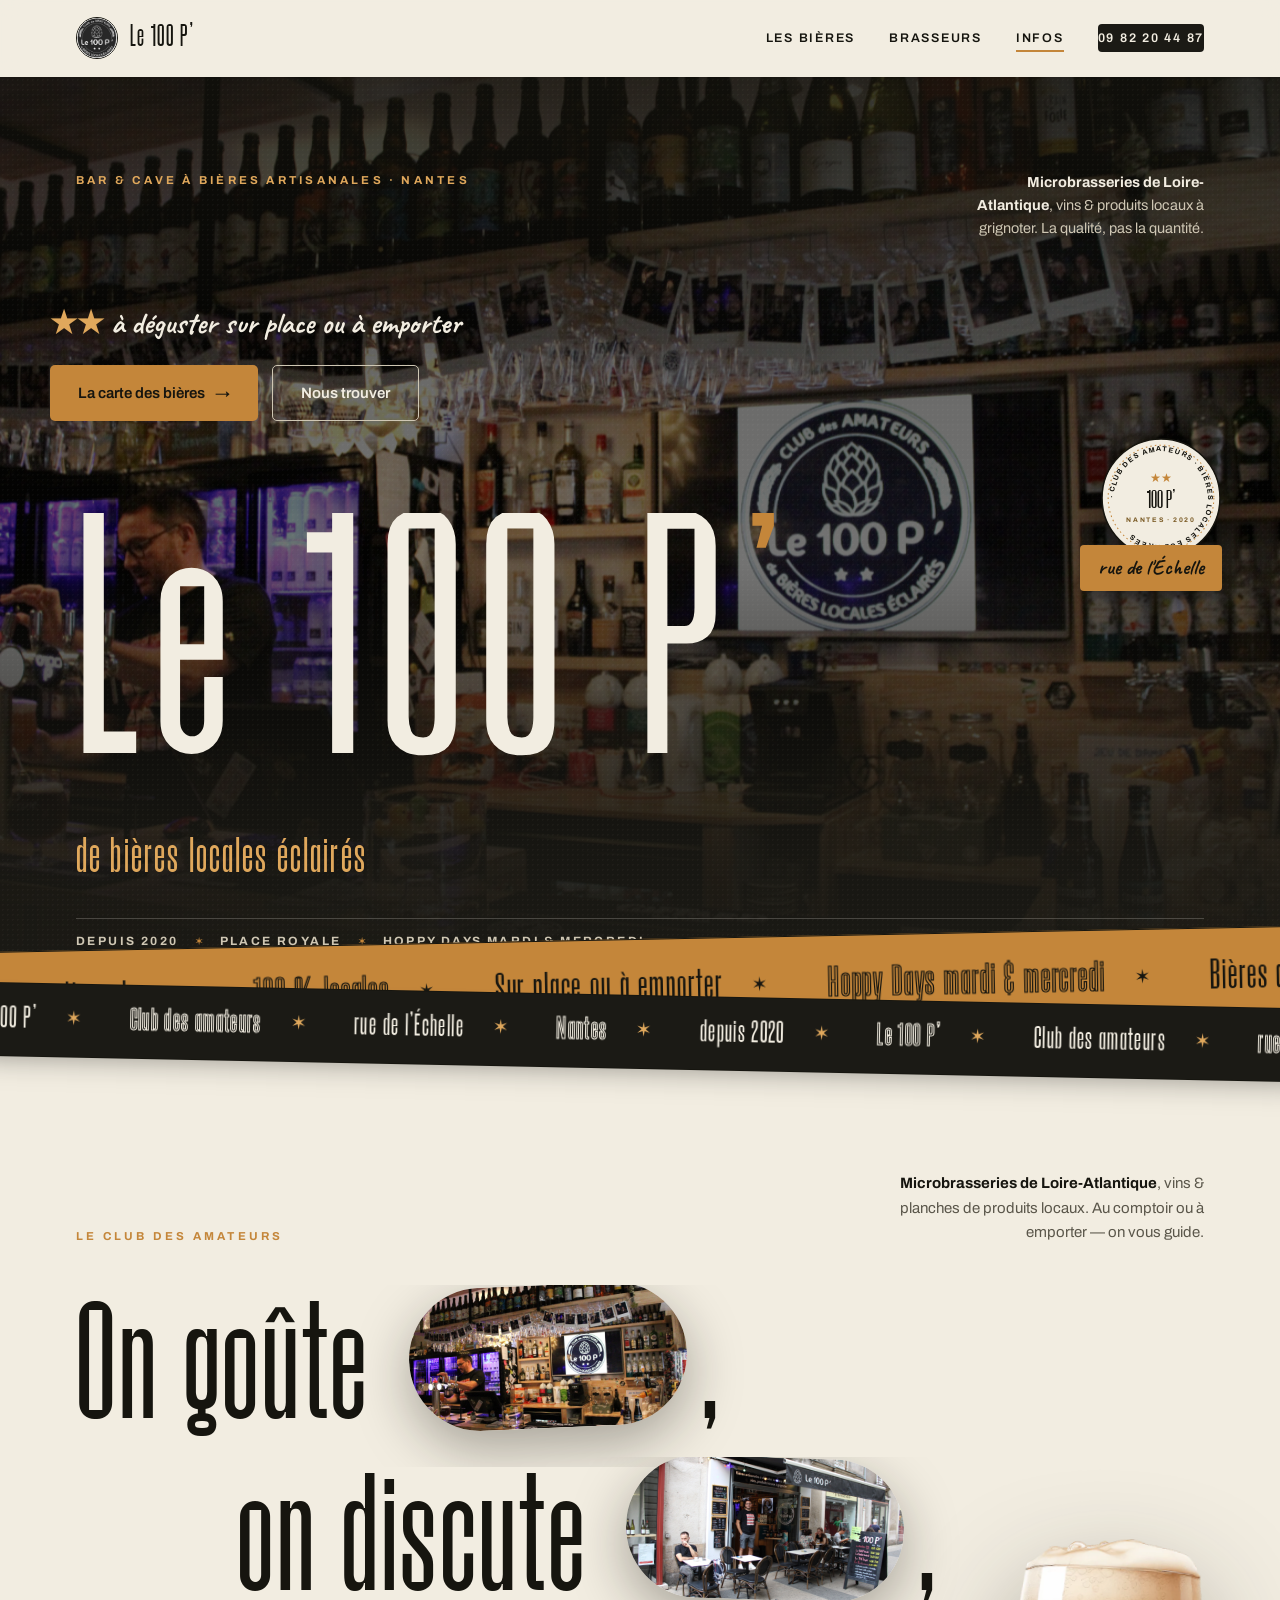
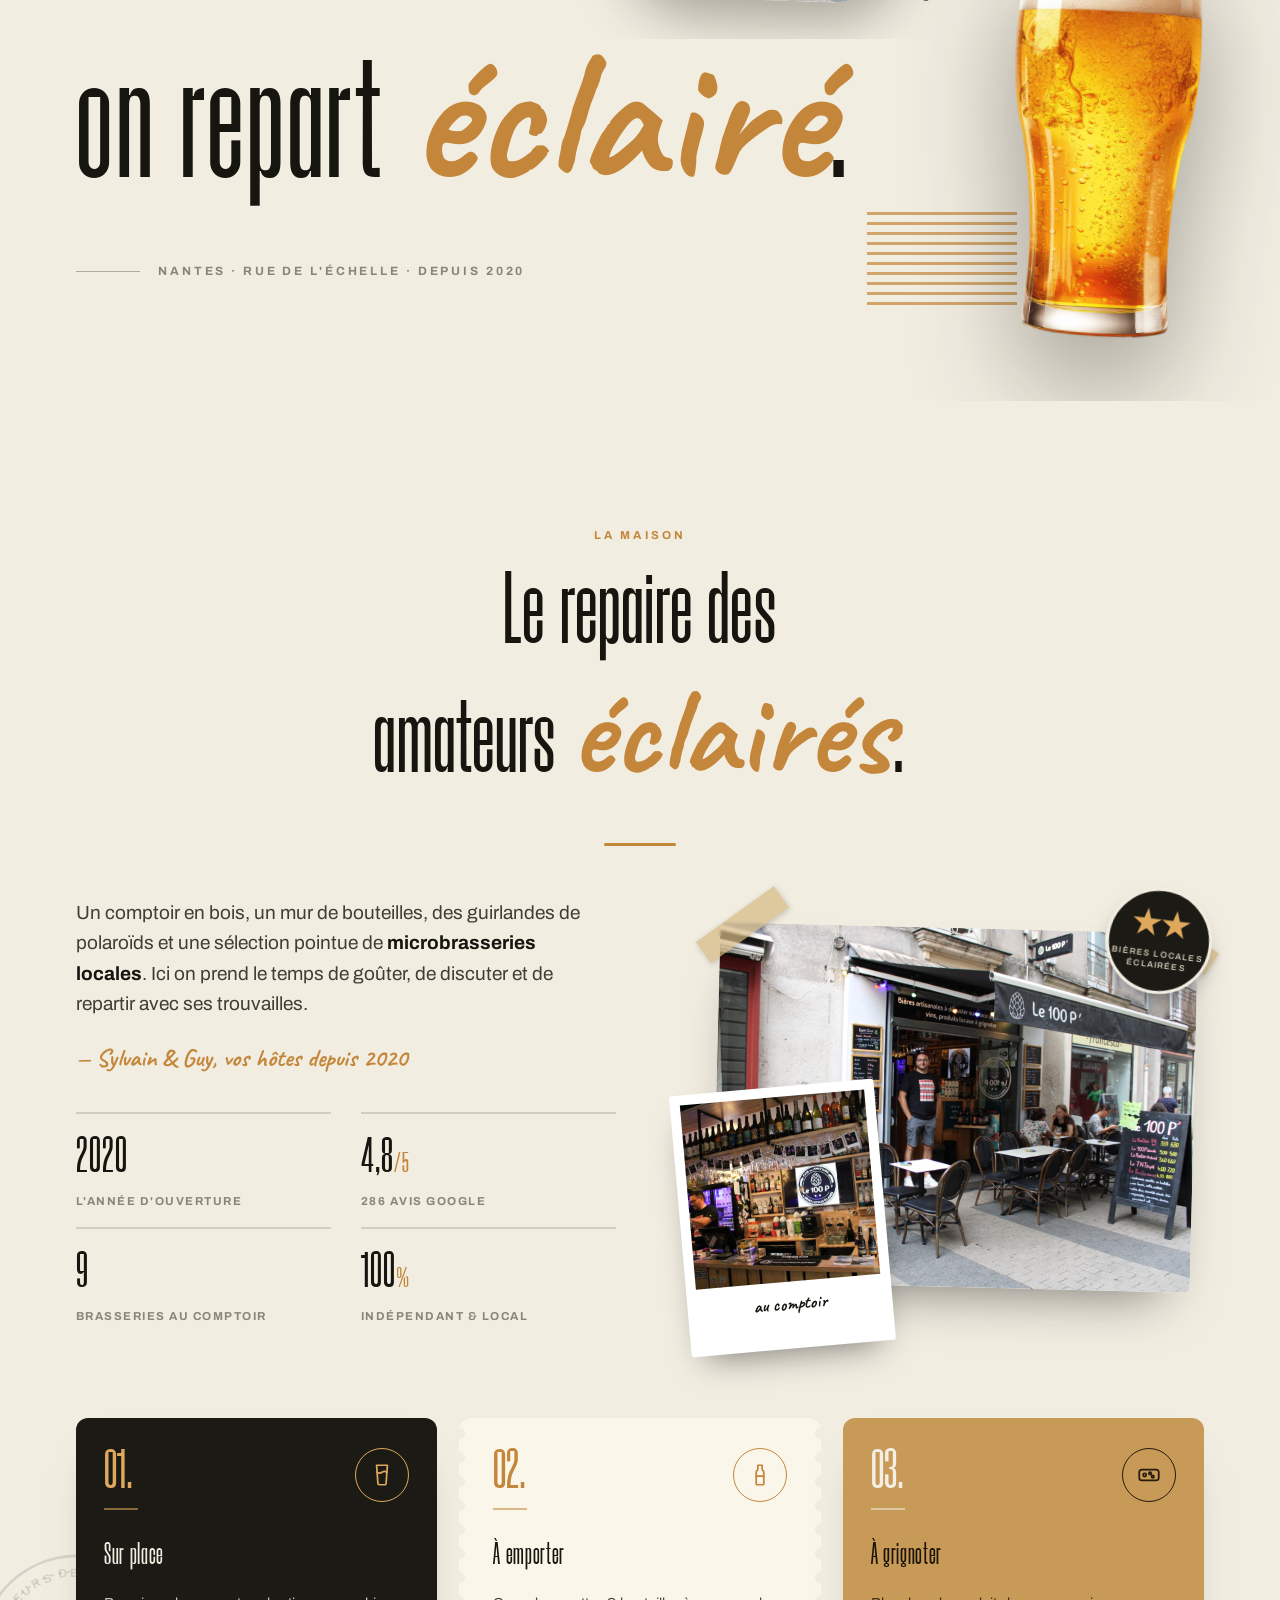
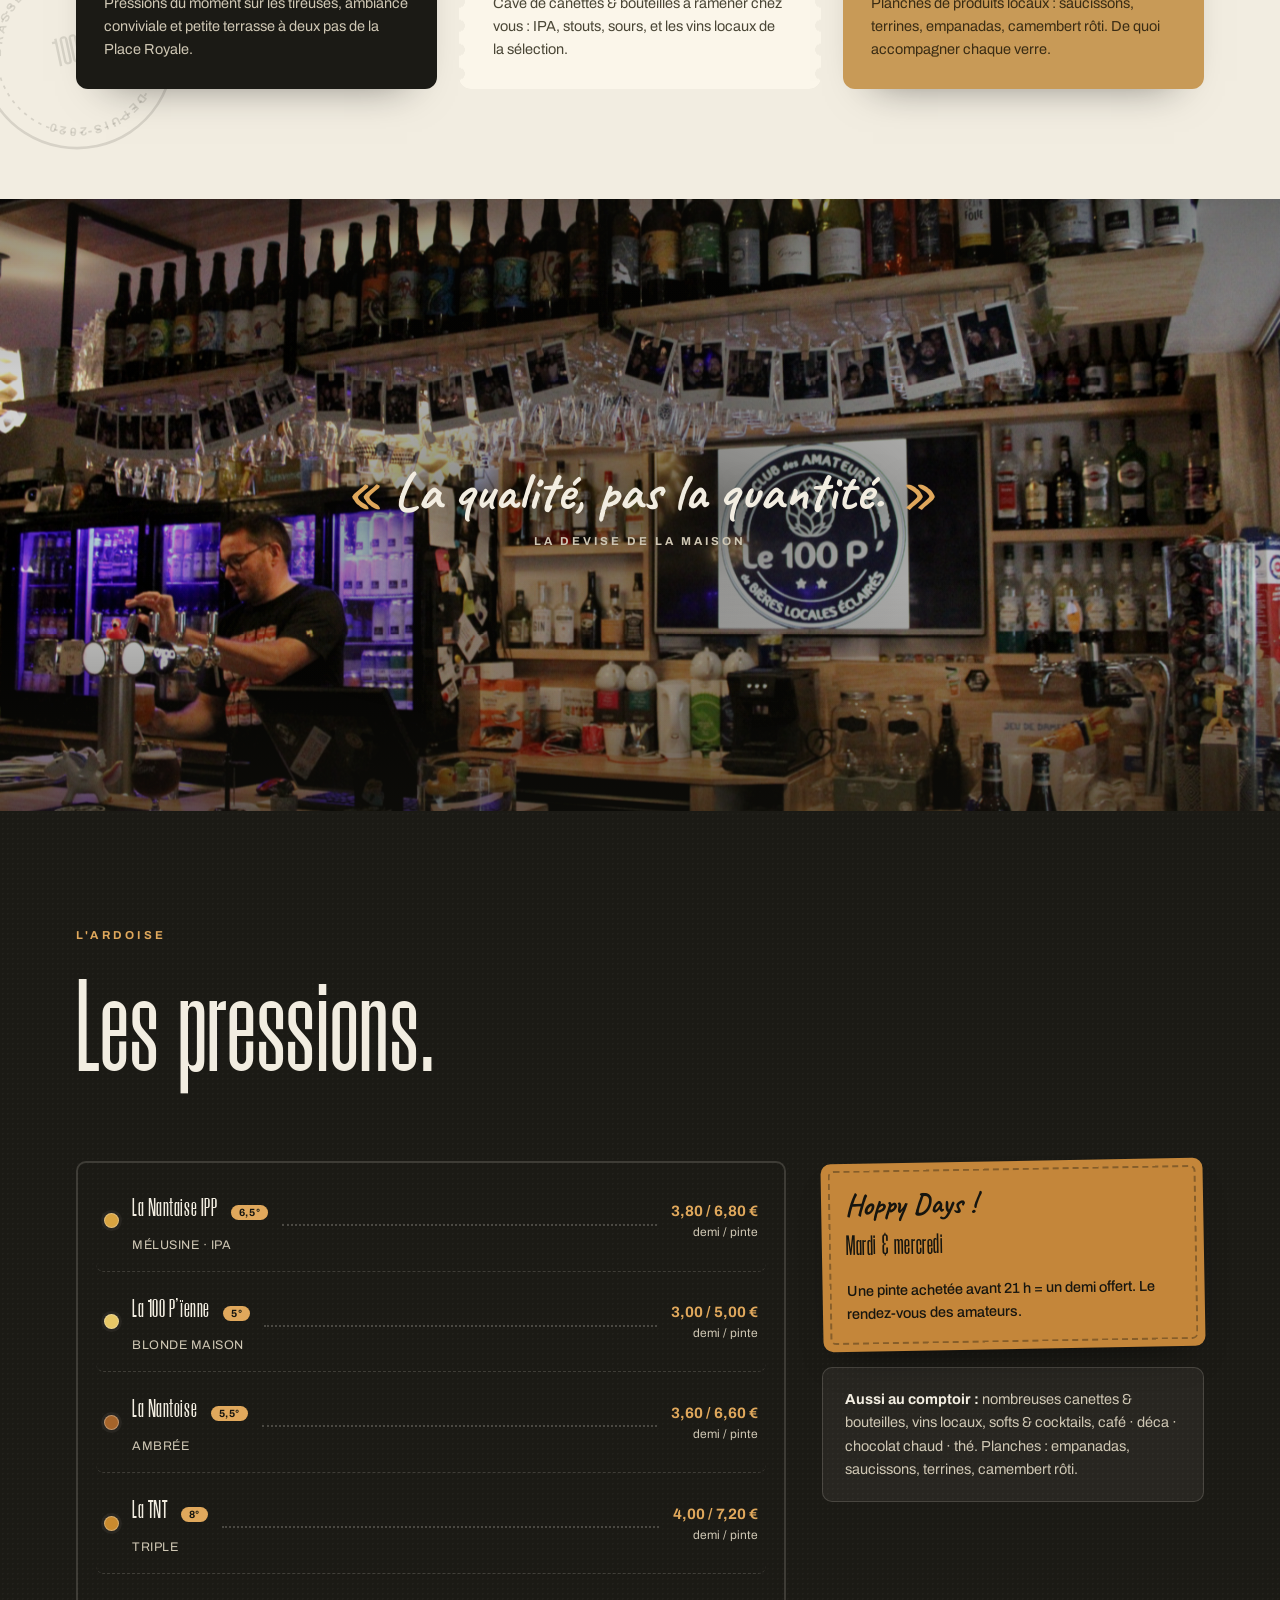
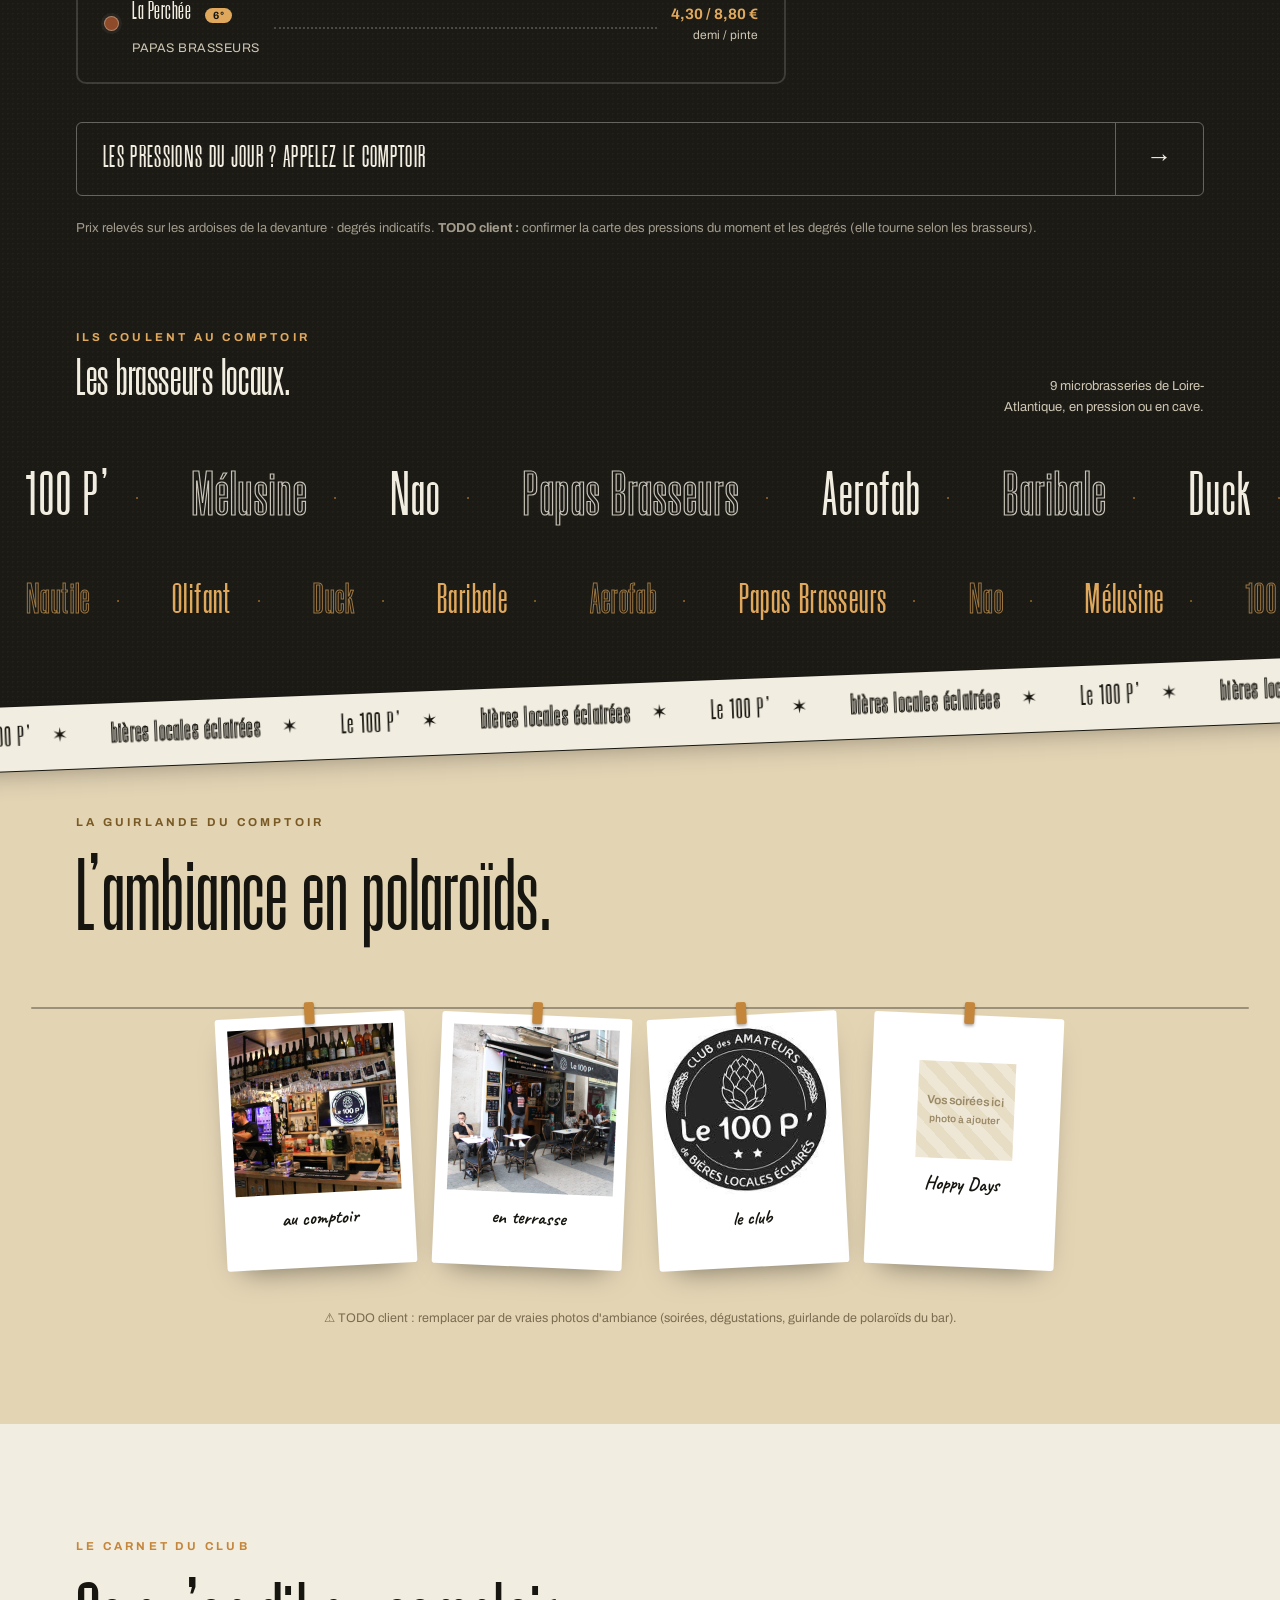
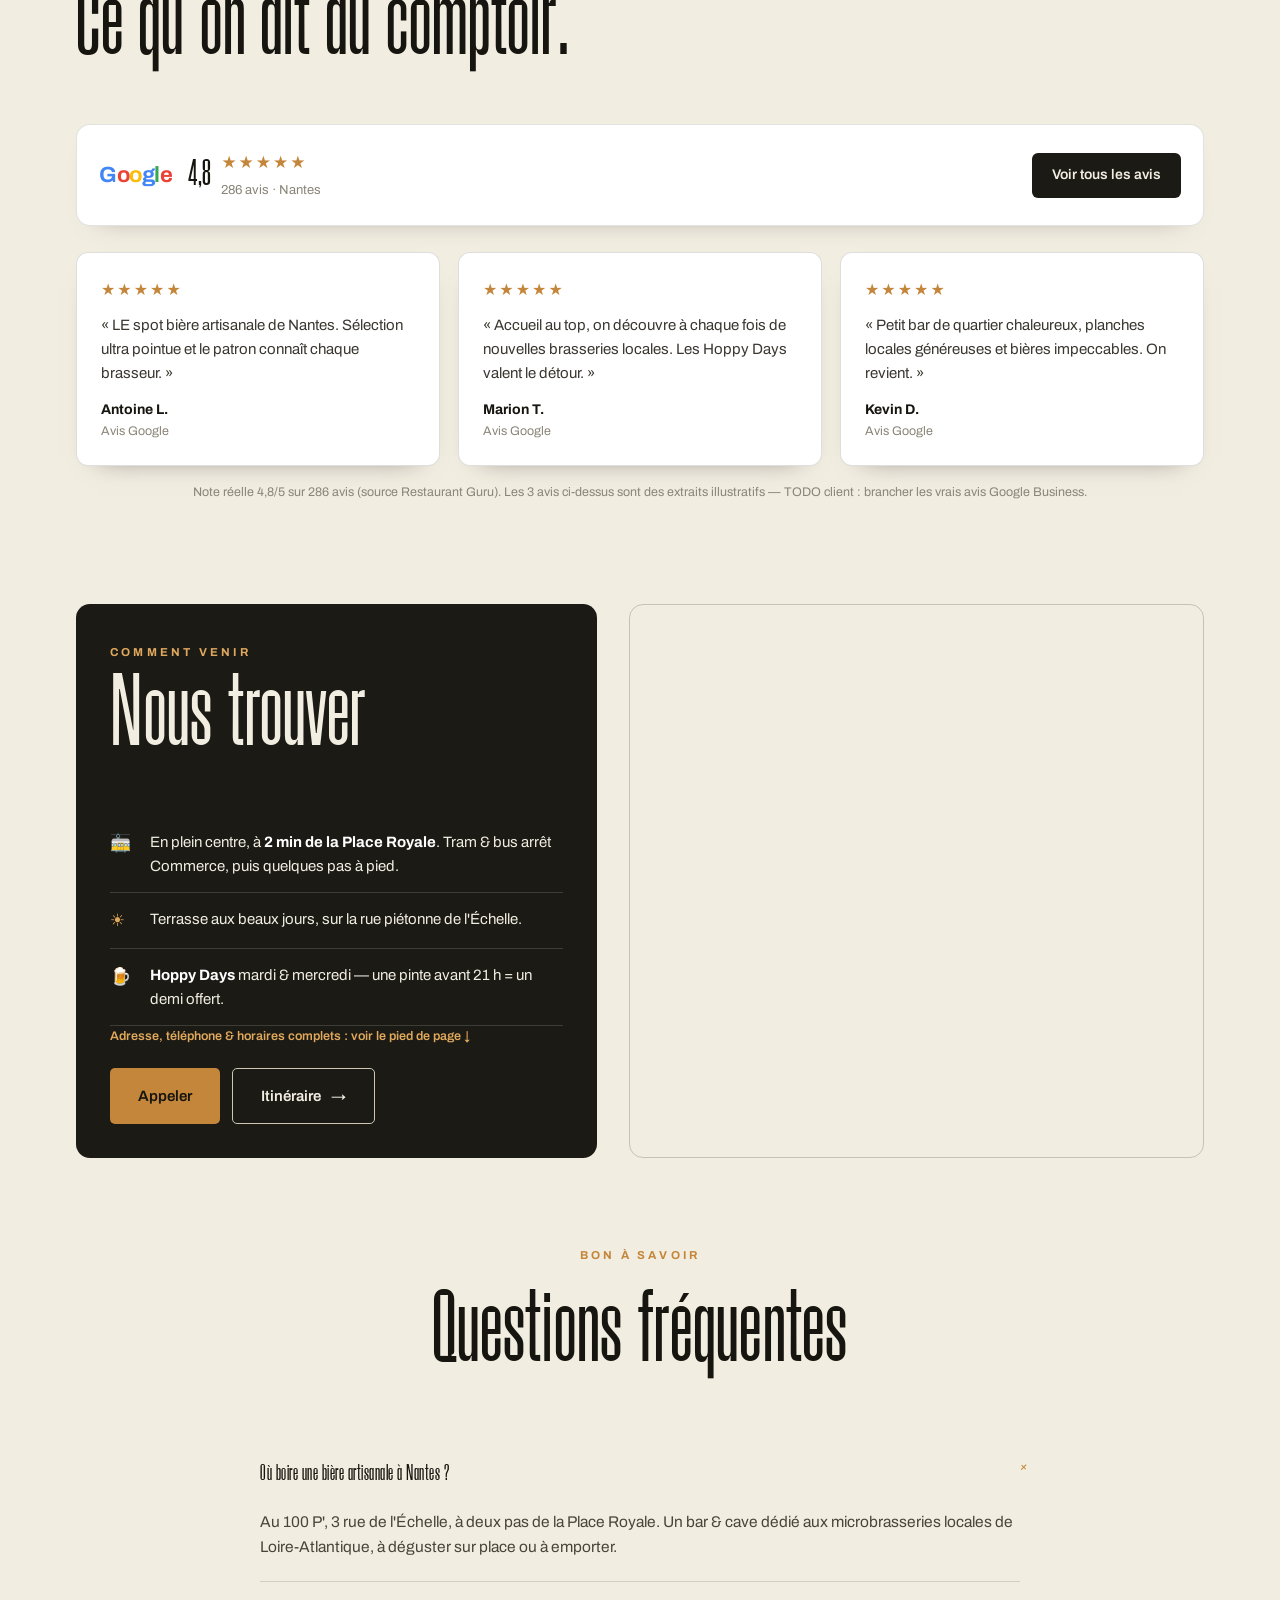
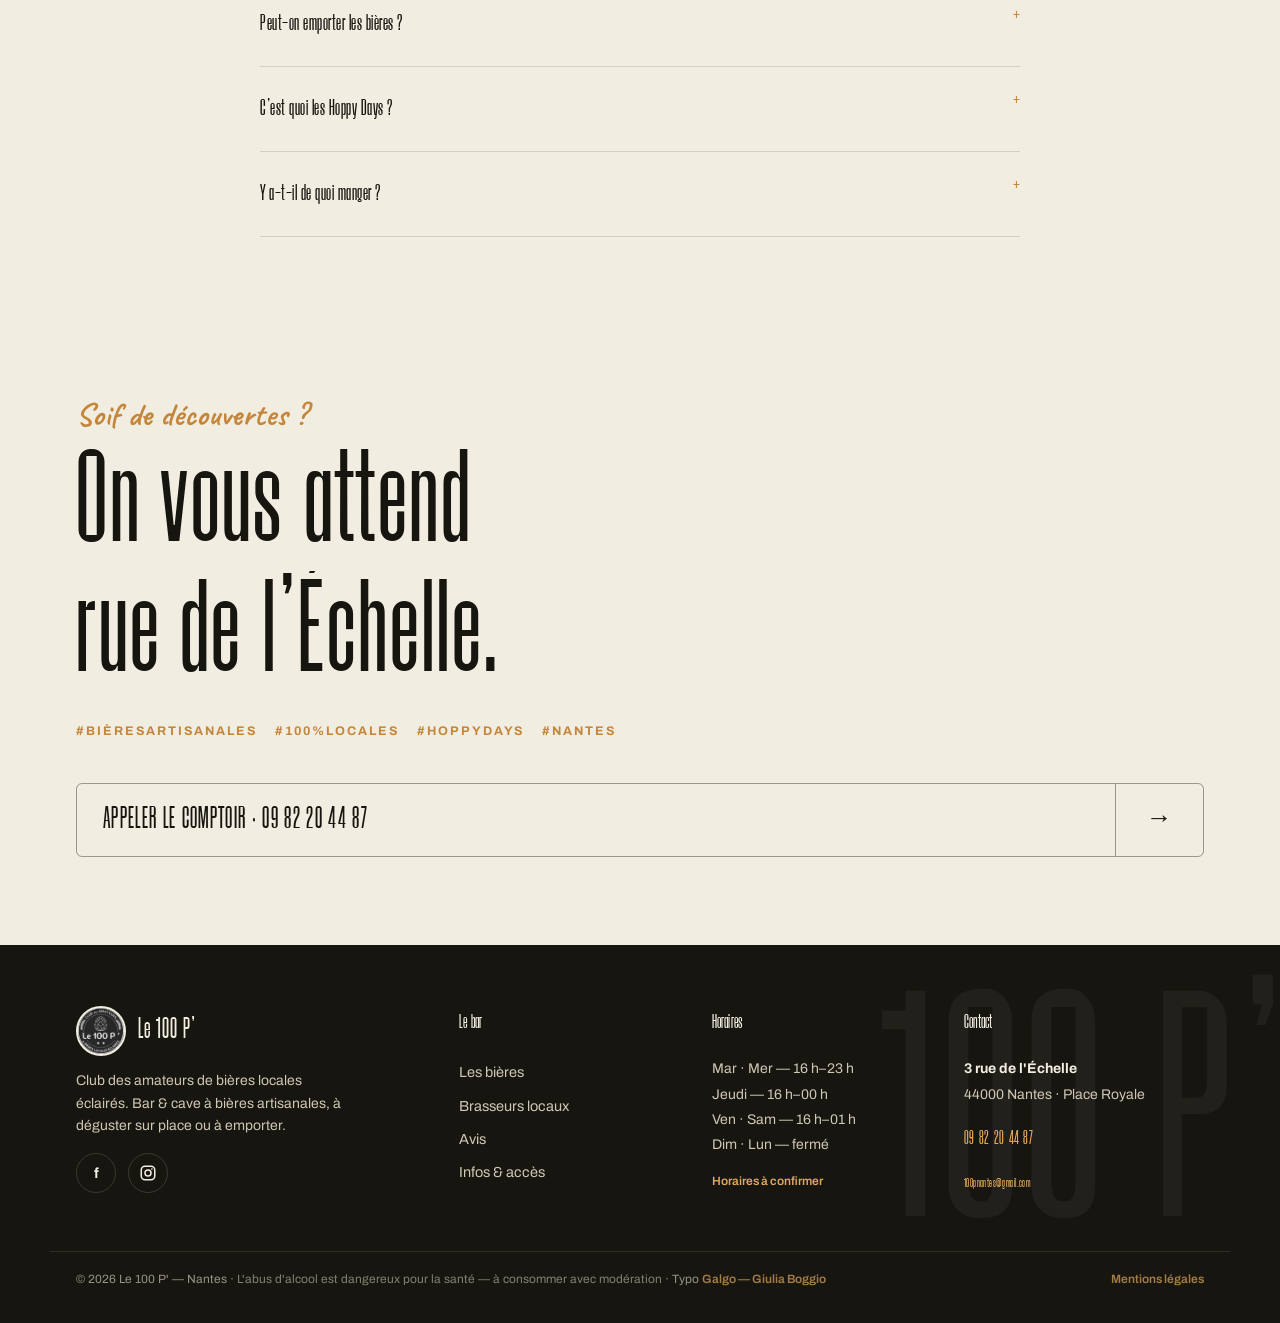
==== commit 8dce3bc1: "Typographie Galgo Condensed partout + intro portée par le hero lui-même - Galgo (Giulia Boggio, OFL)" ====
--- a/index.html
+++ b/index.html
@@ -60,6 +60,14 @@
 
 <style>
 /* ================= DESIGN SYSTEM — Le 100 P' ================= */
+/* Typographie display : Galgo Condensed — Giulia Boggio (@bojjoe), licence OFL */
+@font-face{
+  font-family:'Galgo';
+  src:url('assets/fonts/Galgo.ttf') format('truetype');
+  font-weight:100 900;
+  font-style:normal;
+  font-display:swap;
+}
 :root{
   --noir:#16150F;
   --slate:#1B1A15;      /* ardoise / chalkboard (noir chaud du logo) */
@@ -71,7 +79,7 @@
   --ambre:#C4863A;      /* ambre bière — accent unique */
   --ambre-light:#E0A85C;
   --line:rgba(242,237,225,.16);
-  --f-display:'Fraunces', Georgia, serif;
+  --f-display:'Galgo', 'Fraunces', Georgia, serif;
   --f-text:'Archivo', system-ui, sans-serif;
   --f-chalk:'Caveat', cursive;
   --maxw:1180px;
@@ -88,7 +96,7 @@
 .wrap{max-width:var(--maxw);margin:0 auto;padding:0 26px}
 .eyebrow{font-weight:700;text-transform:uppercase;letter-spacing:.28em;font-size:11.5px;color:var(--ambre)}
 .chalk{font-family:var(--f-chalk);font-weight:700}
-h2.title{font-family:var(--f-display);font-weight:900;font-size:clamp(34px,5.4vw,64px);line-height:1.02;letter-spacing:-.015em;margin:.2em 0 .55em}
+h2.title{font-family:var(--f-display);font-weight:900;font-size:clamp(46px,8.6vw,112px);line-height:.98;letter-spacing:.01em;margin:.14em 0 .4em}
 
 /* ---------- REVEAL MASQUÉ (lignes de titres) ---------- */
 .t-line{display:block;overflow:hidden;padding-bottom:.06em;margin-bottom:-.06em}
@@ -106,7 +114,7 @@
 .brand{display:flex;align-items:center;gap:12px}
 .brand .medal{width:42px;height:42px;border-radius:50%;background:var(--slate);display:grid;place-items:center;overflow:hidden;border:1.5px solid var(--noir)}
 .brand .medal img{width:100%;height:100%;object-fit:cover}
-.brand b{font-family:var(--f-display);font-weight:900;font-size:22px;letter-spacing:-.01em}
+.brand b{font-family:var(--f-display);font-weight:900;font-size:34px;letter-spacing:.04em}
 .nav-links{display:flex;gap:34px;align-items:center}
 .nav-links a{font-weight:600;font-size:12.5px;text-transform:uppercase;letter-spacing:.14em;position:relative;padding:4px 0}
 .nav-links a::after{content:"";position:absolute;left:0;bottom:0;width:0;height:2px;background:var(--ambre);transition:width .28s ease}
@@ -135,42 +143,33 @@
 .hero-chalk{font-family:var(--f-chalk);font-weight:700;font-size:clamp(21px,2.4vw,30px);color:var(--craie);text-shadow:0 4px 22px rgba(0,0,0,.45)}
 .hero-chalk .st{color:var(--ambre-light)}
 .hero-cta{display:flex;gap:14px;flex-wrap:wrap}
-.hero-bottom{margin-top:auto;padding-bottom:36px}
-.hero-word{display:block;font-family:var(--f-display);font-weight:900;font-size:clamp(80px,16.2vw,280px);line-height:.84;letter-spacing:-.045em;color:var(--craie);white-space:nowrap}
+.hero-bottom{margin-top:auto;padding-bottom:26px}
+.hero-word{display:block;font-family:var(--f-display);font-weight:900;font-size:clamp(140px,29vw,440px);line-height:.8;letter-spacing:.045em;color:var(--craie);white-space:nowrap}
 .hero-word .ap{color:var(--ambre)}
-.hero-baseline{display:block;font-family:var(--f-display);font-style:italic;font-weight:500;font-size:clamp(19px,2.7vw,38px);color:var(--ambre-light);letter-spacing:-.01em;margin-top:10px}
+.hero-baseline{display:block;font-family:var(--f-display);font-style:italic;font-weight:500;font-size:clamp(26px,4.2vw,60px);color:var(--ambre-light);letter-spacing:.04em;margin-top:6px}
 .hero-bottom .t-line{padding-bottom:.1em;margin-bottom:-.1em}
 @keyframes wordUp{from{transform:translateY(112%)}to{transform:translateY(0)}}
 
-/* — intro : états avant/après levée du rideau — */
-html.js body:not(.loaded){overflow:hidden}
-html.js body:not(.loaded) :is(.hero-bg,.hero-eyebrow,.hero-side,.hero-chalk,.hero-cta,.hero-seal,.hero-tag,.hero-meta){opacity:0}
-html.js body:not(.loaded) .hero-bottom .t-line i{transform:translateY(112%)}
-body.loaded .hero-bg{animation:heroIn 1.3s ease forwards}
-body.loaded .hero-word .t-line i{animation:wordUp 1.2s var(--ease) .12s forwards}
-body.loaded .hero-baseline .t-line i{animation:wordUp 1.2s var(--ease) .38s forwards}
-body.loaded .hero-eyebrow{animation:fadeUp .8s ease .55s forwards}
-body.loaded .hero-side{animation:fadeUp .8s ease .68s forwards}
-body.loaded .hero-chalk{animation:fadeUp .8s ease .8s forwards}
-body.loaded .hero-cta{animation:fadeUp .8s ease .92s forwards}
-body.loaded .hero-seal{animation:fadeUp .8s ease 1.05s forwards}
-body.loaded .hero-tag{animation:fadeUp .8s ease 1.15s forwards}
-body.loaded .hero-meta{animation:fadeUp .9s ease 1.2s forwards}
-
-/* — rideau d'ouverture — */
-.loader{position:fixed;inset:0;z-index:122;background:var(--slate);display:grid;place-items:center;transition:transform .9s var(--ease)}
-.loader::before{content:"";position:absolute;inset:0;opacity:.05;pointer-events:none;background-image:radial-gradient(rgba(242,237,225,.6) 1px,transparent 1px);background-size:5px 5px}
-.loader2{position:fixed;inset:0;z-index:121;background:var(--ambre);transition:transform .9s var(--ease) .12s}
-.loader.lift,.loader2.lift{transform:translateY(-101%)}
-.loader-in{position:relative;display:flex;flex-direction:column;align-items:center;gap:20px;transition:opacity .4s ease,transform .4s ease}
-.loader.lift .loader-in{opacity:0;transform:translateY(-16px)}
-.loader-seal{width:134px;height:134px;opacity:0;animation:fadeUp .7s ease .1s forwards;filter:drop-shadow(0 14px 26px rgba(0,0,0,.5))}
-.loader-chalk{font-family:var(--f-chalk);font-weight:700;font-size:clamp(22px,3vw,30px);color:var(--craie);opacity:0;animation:fadeUp .7s ease .3s forwards}
-.loader-chalk .st{color:var(--ambre-light)}
-.loader-bar{width:150px;height:2px;background:rgba(242,237,225,.18);border-radius:2px;overflow:hidden;opacity:0;animation:fadeUp .6s ease .45s forwards}
-.loader-bar i{display:block;height:100%;background:var(--ambre);transform:scaleX(0);transform-origin:left;animation:loadfill 1s var(--ease) .4s forwards}
-@keyframes loadfill{to{transform:scaleX(1)}}
-html:not(.js) .loader,html:not(.js) .loader2{display:none}
+/* — intro : le hero s'anime lui-même pour ouvrir le site —
+   1. ardoise nue : « Le 100 P' » se révèle au centre de l'écran
+   2. la baseline le rejoint
+   3. le bloc descend se poser en bas pendant que la photo apparaît
+   4. le reste du hero entre en cascade */
+body.introing{overflow:hidden}
+.hero-bg,.hero-eyebrow,.hero-side,.hero-chalk,.hero-cta,.hero-seal,.hero-tag,.hero-meta{opacity:0}
+.hero-bottom .t-line i{transform:translateY(112%)}
+.hero-bottom{animation:heroSettle .95s var(--ease) 1.9s both}
+@keyframes heroSettle{from{transform:translateY(calc(-50vh + 50% + 42px))}to{transform:translateY(0)}}
+.hero-word .t-line i{animation:wordUp 1.15s var(--ease) .4s forwards}
+.hero-baseline .t-line i{animation:wordUp 1s var(--ease) 1.05s forwards}
+.hero-bg{animation:heroIn 1.4s ease 2s forwards}
+.hero-eyebrow{animation:fadeUp .8s ease 2.55s forwards}
+.hero-side{animation:fadeUp .8s ease 2.67s forwards}
+.hero-chalk{animation:fadeUp .8s ease 2.8s forwards}
+.hero-cta{animation:fadeUp .8s ease 2.92s forwards}
+.hero-seal{animation:fadeUp .8s ease 3.05s forwards}
+.hero-tag{animation:fadeUp .8s ease 3.15s forwards}
+.hero-meta{animation:fadeUp .9s ease 2.95s forwards}
 @keyframes fadeUp{from{opacity:0;transform:translateY(16px)}to{opacity:1;transform:translateY(0)}}
 .btn{position:relative;display:inline-flex;align-items:center;gap:10px;padding:15px 28px;border-radius:5px;font-weight:600;font-size:15px;cursor:pointer;border:0;overflow:hidden;transition:color .35s var(--ease-out),border-color .35s var(--ease-out)}
 .btn::before{content:"";position:absolute;inset:0;background:var(--noir);transform:translateY(101%);transition:transform .45s var(--ease);z-index:0}
@@ -185,13 +184,13 @@
 .btn-out:hover{color:var(--noir);border-color:var(--craie)}
 .btn-out:hover::before{transform:translateY(0)}
 @keyframes sealspin{to{transform:rotate(360deg)}}
-.hero-meta{display:flex;align-items:center;gap:16px;flex-wrap:wrap;margin-top:22px;padding-top:16px;border-top:1px solid rgba(242,237,225,.22);font-size:12px;font-weight:700;letter-spacing:.2em;text-transform:uppercase;color:var(--craie-soft);opacity:0;animation:fadeUp .9s ease 1.5s forwards}
+.hero-meta{display:flex;align-items:center;gap:16px;flex-wrap:wrap;margin-top:16px;padding-top:13px;border-top:1px solid rgba(242,237,225,.22);font-size:12px;font-weight:700;letter-spacing:.2em;text-transform:uppercase;color:var(--craie-soft);opacity:0;animation:fadeUp .9s ease 1.5s forwards}
 .hero-meta .sep{color:var(--ambre);font-size:11px;letter-spacing:0}
 .hero-seal{position:absolute;top:40%;right:max(26px,4.5vw);width:122px;height:122px;filter:drop-shadow(0 14px 26px rgba(0,0,0,.6));opacity:0;animation:fadeUp .8s ease 1.2s forwards;z-index:3}
 .hero-seal .seal-ring,.loader-seal .seal-ring{transform-box:fill-box;transform-origin:center;animation:sealspin 28s linear infinite}
 .hero-seal .seal-arc,.loader-seal .seal-arc{font-family:var(--f-text);font-size:7px;font-weight:700;letter-spacing:1.4px;fill:#16150F}
 .hero-seal .seal-star,.loader-seal .seal-star{font-size:12px;fill:var(--ambre)}
-.hero-seal .seal-name,.loader-seal .seal-name{font-family:var(--f-display);font-weight:900;font-size:22px;fill:#16150F}
+.hero-seal .seal-name,.loader-seal .seal-name{font-family:var(--f-display);font-weight:900;font-size:28px;fill:#16150F}
 .hero-seal .seal-sub,.loader-seal .seal-sub{font-family:var(--f-text);font-size:6.5px;font-weight:700;letter-spacing:1.6px;fill:#7a5a24}
 .hero-tag{position:absolute;right:max(26px,4.5vw);top:calc(40% + 108px);z-index:3;background:var(--ambre);color:var(--noir);font-family:var(--f-chalk);font-weight:700;font-size:21px;padding:6px 18px;border-radius:4px;transform:rotate(-4deg);box-shadow:0 12px 24px -12px rgba(0,0,0,.7);
   opacity:0;animation:fadeUp .8s ease 1.35s forwards}
@@ -204,18 +203,18 @@
 .marq{background:var(--ambre);color:var(--noir);overflow:hidden;border-top:1.5px solid var(--noir);border-bottom:1.5px solid var(--noir)}
 .marq-track{display:flex;white-space:nowrap;animation:slide 30s linear infinite;will-change:transform}
 .marq:hover .marq-track,.brass:hover .brass-track{animation-play-state:paused}
-.marq-track span{font-family:var(--f-display);font-weight:900;font-size:30px;padding:16px 30px;display:inline-flex;align-items:center;gap:30px;letter-spacing:-.01em}
+.marq-track span{font-family:var(--f-display);font-weight:900;font-size:46px;padding:12px 30px;display:inline-flex;align-items:center;gap:30px;letter-spacing:.04em}
 .marq-track span:nth-child(even){color:transparent;-webkit-text-stroke:1.2px var(--noir)}
 .marq-track span::after{content:"✶";font-size:15px;color:var(--noir);-webkit-text-stroke:0}
 .t2 .marq-track{animation:slide 38s linear infinite reverse;font-size:0}
-.t2 .marq-track span{color:var(--craie);font-size:22px;padding:12px 24px}
+.t2 .marq-track span{color:var(--craie);font-size:34px;padding:9px 24px}
 .t2 .marq-track span:nth-child(even){color:transparent;-webkit-text-stroke:1px var(--craie)}
 .t2 .marq-track span::after{color:var(--ambre-light)}
 @keyframes slide{to{transform:translateX(-50%)}}
 
 /* ---------- BTN-LINE (rangée bordée + cellule flèche) ---------- */
 .btn-line{display:flex;align-items:stretch;border:1.5px solid rgba(242,237,225,.35);border-radius:6px;overflow:hidden;font-family:var(--f-display);font-weight:900;text-transform:uppercase;letter-spacing:.02em;transition:background .35s var(--ease-out),border-color .35s var(--ease-out),color .35s var(--ease-out)}
-.btn-line .bl-txt{flex:1;padding:20px 26px;font-size:clamp(15px,1.9vw,23px);line-height:1.2}
+.btn-line .bl-txt{flex:1;padding:18px 26px;font-size:clamp(20px,2.6vw,34px);line-height:1.1;letter-spacing:.04em}
 .btn-line .bl-cell{display:grid;place-items:center;width:88px;border-left:1.5px solid rgba(242,237,225,.35);font-size:26px;transition:border-color .35s var(--ease-out)}
 .btn-line .ar{display:inline-block;transition:transform .35s var(--ease-out)}
 .btn-line:hover{background:var(--ambre);border-color:var(--ambre);color:var(--noir)}
@@ -231,7 +230,7 @@
 .st-head{display:flex;align-items:flex-end;justify-content:space-between;gap:44px;margin-bottom:40px}
 .st-side{max-width:34ch;font-size:15px;line-height:1.65;color:#5a564a;text-align:right}
 .st-side b{color:var(--noir)}
-.st-title{font-family:var(--f-display);font-weight:900;font-size:clamp(46px,8.8vw,142px);line-height:.98;letter-spacing:-.035em;color:var(--noir)}
+.st-title{font-family:var(--f-display);font-weight:900;font-size:clamp(64px,14vw,225px);line-height:.92;letter-spacing:.02em;color:var(--noir)}
 .st-title .tchalk{font-family:var(--f-chalk);font-weight:700;color:var(--ambre);font-size:1.06em;letter-spacing:0}
 .st-title .t-line:nth-child(2) i{padding-left:.9em}
 .st-title .chip{display:inline-block;width:1.55em;height:.8em;border-radius:.42em;overflow:hidden;vertical-align:-.06em;margin:0 .08em;box-shadow:0 .1em .3em rgba(22,21,15,.35);transform:rotate(-2.5deg)}
@@ -263,7 +262,7 @@
 .concept .wrap{position:relative;z-index:1}
 .concept-stamp{position:absolute;left:-26px;bottom:44px;width:206px;height:206px;color:rgba(22,21,15,.12);transform:rotate(-12deg);pointer-events:none;z-index:0}
 .concept-stamp .cstamp-arc{font-family:var(--f-text);font-size:7px;font-weight:700;letter-spacing:1.5px;fill:currentColor}
-.concept-stamp .cstamp-mid{font-family:var(--f-display);font-weight:900;font-size:19px;fill:currentColor}
+.concept-stamp .cstamp-mid{font-family:var(--f-display);font-weight:900;font-size:25px;fill:currentColor}
 .title-rule{display:block;width:0;height:3px;background:var(--ambre);margin:8px 0 22px;border-radius:2px;transition:width .9s cubic-bezier(.16,1,.3,1) .3s}
 .reveal.in .title-rule{width:72px}
 .lead{max-width:48ch;font-size:19px;color:#403d34}
@@ -276,7 +275,7 @@
 .maison-text .lead b{color:var(--noir)}
 .stats{display:grid;grid-template-columns:1fr 1fr;gap:0 30px;margin-top:34px}
 .stat{padding:18px 0 16px;border-top:2px solid rgba(22,21,15,.15)}
-.stat b{display:block;font-family:var(--f-display);font-weight:900;font-size:clamp(30px,2.9vw,42px);line-height:1;color:var(--noir);letter-spacing:-.02em}
+.stat b{display:block;font-family:var(--f-display);font-weight:900;font-size:clamp(42px,4.2vw,60px);line-height:1;color:var(--noir);letter-spacing:.02em}
 .stat b span{color:var(--ambre);font-size:.58em;font-weight:600}
 .stat small{display:block;margin-top:7px;font-size:11.5px;font-weight:700;letter-spacing:.13em;text-transform:uppercase;color:#8a8578}
 .reveal .stat{opacity:0;transform:translateY(14px)}
@@ -293,7 +292,7 @@
 .ph-pola:hover{transform:rotate(-2deg) translateY(-5px)}
 .ph-pola img{width:100%;aspect-ratio:1/1;object-fit:cover}
 .ph-pola .cap{font-family:var(--f-chalk);font-weight:700;font-size:18px;text-align:center;margin-top:8px;color:var(--noir)}
-.ci-badge{position:absolute;top:-26px;right:-8px;width:106px;height:106px;border-radius:50%;background:var(--slate);color:var(--ambre-light);display:grid;place-content:center;text-align:center;font-family:var(--f-display);font-weight:900;font-size:26px;line-height:1;border:3px solid var(--craie);box-shadow:0 14px 28px -12px rgba(0,0,0,.6);transform:rotate(7deg)}
+.ci-badge{position:absolute;top:-26px;right:-8px;width:106px;height:106px;border-radius:50%;background:var(--slate);color:var(--ambre-light);display:grid;place-content:center;text-align:center;font-family:var(--f-display);font-weight:900;font-size:32px;line-height:1;border:3px solid var(--craie);box-shadow:0 14px 28px -12px rgba(0,0,0,.6);transform:rotate(7deg)}
 .ci-badge small{display:block;font-family:var(--f-text);font-weight:600;font-size:8.5px;letter-spacing:.14em;text-transform:uppercase;color:var(--craie-soft);margin-top:6px;line-height:1.35}
 
 /* piliers = cartes différenciées */
@@ -305,11 +304,11 @@
 .reveal.in .pil:nth-child(1){transition-delay:.1s}.reveal.in .pil:nth-child(2){transition-delay:.22s}.reveal.in .pil:nth-child(3){transition-delay:.34s}
 .reveal.in .pil:hover{transform:translateY(-7px);transition:transform .35s ease}
 .pil-top{display:flex;align-items:flex-start;justify-content:space-between;margin-bottom:20px}
-.pnum{font-family:var(--f-display);font-weight:900;font-size:44px;line-height:.85;color:var(--ambre)}
+.pnum{font-family:var(--f-display);font-weight:900;font-size:60px;line-height:.85;color:var(--ambre)}
 .pnum::after{content:"";display:block;width:34px;height:2px;background:currentColor;opacity:.55;margin-top:9px}
 .picon{width:54px;height:54px;border:1.5px solid var(--ambre);border-radius:50%;display:grid;place-items:center;flex-shrink:0;color:var(--ambre)}
 .picon svg{width:26px;height:26px;stroke:currentColor;fill:none}
-.pil h3{font-family:var(--f-display);font-weight:600;font-size:24px;margin-bottom:9px}
+.pil h3{font-family:var(--f-display);font-weight:600;font-size:33px;letter-spacing:.02em;margin-bottom:9px}
 .pil p{font-size:14.5px;line-height:1.6;color:#4a4636}
 /* 01 — dark + épi */
 .pil--dark{background:var(--slate);color:var(--craie)}
@@ -330,7 +329,7 @@
     linear-gradient(#000,#000) center/calc(100% - 24px) 100% no-repeat}
 .ticket-foot{display:flex;align-items:center;gap:12px;margin-top:auto;padding-top:22px}
 .ticket-foot .tl{flex:1;height:1px;background:repeating-linear-gradient(90deg,rgba(22,21,15,.4) 0 5px,transparent 5px 10px)}
-.ticket-foot .tstamp{flex-shrink:0;width:40px;height:40px;border:1.5px solid var(--ambre);color:var(--ambre);border-radius:50%;display:grid;place-items:center;font-family:var(--f-display);font-weight:900;font-size:12px;line-height:1}
+.ticket-foot .tstamp{flex-shrink:0;width:40px;height:40px;border:1.5px solid var(--ambre);color:var(--ambre);border-radius:50%;display:grid;place-items:center;font-family:var(--f-display);font-weight:900;font-size:15px;line-height:1}
 /* 03 — kraft + note craie */
 .pil--kraft{background:#C89A57;color:#231a0c}
 .pil--kraft h3{color:#1c1408}
@@ -342,7 +341,7 @@
 
 /* ---------- CARTE (ardoise) — signature ---------- */
 .carte{background:var(--slate);color:var(--craie);padding:110px 0 30px;position:relative}
-.carte h2.title{font-size:clamp(42px,6.8vw,92px)}
+.carte h2.title{font-size:clamp(56px,11vw,150px)}
 .carte::before{content:"";position:absolute;inset:0;opacity:.05;background-image:radial-gradient(rgba(242,237,225,.6) 1px,transparent 1px);background-size:5px 5px;pointer-events:none}
 .carte .wrap{position:relative}
 .carte h2.title{color:var(--craie)}
@@ -358,7 +357,7 @@
 .reveal .brow{opacity:0;transform:translateY(14px)}
 .reveal.in .brow{opacity:1;transform:none;transition:opacity .6s cubic-bezier(.16,1,.3,1),transform .6s cubic-bezier(.16,1,.3,1),background .25s ease}
 .reveal.in .brow:nth-child(1){transition-delay:.05s}.reveal.in .brow:nth-child(2){transition-delay:.13s}.reveal.in .brow:nth-child(3){transition-delay:.21s}.reveal.in .brow:nth-child(4){transition-delay:.29s}.reveal.in .brow:nth-child(5){transition-delay:.37s}
-.brow .bn{font-family:var(--f-display);font-weight:600;font-size:21px}
+.brow .bn{font-family:var(--f-display);font-weight:600;font-size:28px;letter-spacing:.02em}
 .brow .bn small{display:block;font-family:var(--f-text);font-weight:400;font-size:12.5px;letter-spacing:.04em;color:var(--craie-soft);text-transform:uppercase;margin-top:3px}
 .brow .bp{white-space:nowrap;font-weight:700;font-size:15px;color:var(--ambre-light);transition:transform .25s ease}
 .brow:hover .bp{transform:translateX(-2px)}
@@ -367,7 +366,7 @@
 .hoppy:hover{transform:rotate(0)}
 .hoppy::before{content:"";position:absolute;inset:7px;border:2px dashed rgba(22,21,15,.35);border-radius:6px;pointer-events:none}
 .hoppy .chalk{font-size:30px;display:block;line-height:1}
-.hoppy h4{font-family:var(--f-display);font-weight:900;font-size:22px;margin:4px 0 8px}
+.hoppy h4{font-family:var(--f-display);font-weight:900;font-size:30px;letter-spacing:.02em;margin:4px 0 8px}
 .hoppy p{font-size:14.5px;font-weight:500}
 .also{margin-top:18px;background:rgba(242,237,225,.06);border:1px solid var(--line);border-radius:10px;padding:20px 22px;font-size:14.5px;color:var(--craie-soft)}
 .also b{color:var(--craie)}
@@ -378,13 +377,13 @@
 .brass::before{content:"";position:absolute;inset:0;opacity:.05;background-image:radial-gradient(rgba(242,237,225,.6) 1px,transparent 1px);background-size:5px 5px;pointer-events:none}
 .brass .wrap{position:relative}
 .brass .eyebrow{color:var(--ambre-light)}
-.brass h2.title{color:var(--craie);font-size:clamp(24px,3.2vw,34px);margin:.1em 0 .3em}
+.brass h2.title{color:var(--craie);font-size:clamp(34px,5vw,56px);margin:.1em 0 .3em}
 .brass-track{display:flex;white-space:nowrap;animation:slide 34s linear infinite;margin-top:16px;will-change:transform;position:relative}
-.brass-track span{font-family:var(--f-display);font-weight:900;font-size:clamp(26px,3.4vw,44px);color:var(--craie);padding:4px 26px;display:inline-flex;align-items:center;gap:26px;letter-spacing:-.01em}
+.brass-track span{font-family:var(--f-display);font-weight:900;font-size:clamp(38px,5.2vw,72px);color:var(--craie);padding:4px 26px;display:inline-flex;align-items:center;gap:26px;letter-spacing:.03em}
 .brass-track span:nth-child(even){color:transparent;-webkit-text-stroke:1.2px rgba(242,237,225,.8)}
 .brass-track span::after{content:"•";color:var(--ambre);font-size:15px;-webkit-text-stroke:0}
 .brass-track.rev{animation:slide 42s linear infinite reverse;margin-top:4px}
-.brass-track.rev span{font-size:clamp(20px,2.4vw,30px);color:transparent;-webkit-text-stroke:1px rgba(224,168,92,.65)}
+.brass-track.rev span{font-size:clamp(28px,3.6vw,48px);color:transparent;-webkit-text-stroke:1px rgba(224,168,92,.65)}
 .brass-track.rev span:nth-child(even){color:var(--ambre-light);-webkit-text-stroke:0}
 .brass-head{display:flex;align-items:flex-end;justify-content:space-between;gap:30px}
 .brass-head .bh-note{font-size:13px;color:var(--craie-soft);max-width:30ch;text-align:right;padding-bottom:8px}
@@ -428,7 +427,7 @@
 .faq h2.title{text-align:center}
 .faq-list{max-width:760px;margin:10px auto 0}
 .faq details{border-bottom:1px solid rgba(22,21,15,.14);padding:6px 0}
-.faq summary{cursor:pointer;list-style:none;font-family:var(--f-display);font-weight:600;font-size:18px;padding:16px 0;display:flex;justify-content:space-between;gap:12px;transition:color .2s ease}
+.faq summary{cursor:pointer;list-style:none;font-family:var(--f-display);font-weight:600;font-size:25px;letter-spacing:.02em;padding:16px 0;display:flex;justify-content:space-between;gap:12px;transition:color .2s ease}
 .faq summary:hover{color:var(--ambre)}
 .faq summary::-webkit-details-marker{display:none}
 .faq summary::after{content:"+";color:var(--ambre);font-size:24px;line-height:1;transition:transform .3s ease}
@@ -440,24 +439,24 @@
 .foot-cta{background:var(--craie);color:var(--noir)}
 .foot-cta-in{padding:78px 26px 88px}
 .foot-cta .chalk{font-size:clamp(24px,2.6vw,32px);line-height:1;color:var(--ambre)}
-.foot-cta h3{font-family:var(--f-display);font-weight:900;font-size:clamp(38px,6.8vw,96px);letter-spacing:-.03em;line-height:.98;margin-top:10px;color:var(--noir)}
+.foot-cta h3{font-family:var(--f-display);font-weight:900;font-size:clamp(52px,11vw,160px);letter-spacing:.02em;line-height:.92;margin-top:10px;color:var(--noir)}
 .fc-tags{display:flex;flex-wrap:wrap;gap:8px 18px;margin-top:20px;font-size:12.5px;font-weight:700;letter-spacing:.16em;text-transform:uppercase;color:var(--ambre)}
 .fc-tags span{white-space:nowrap}
 .foot-cta .btn-line{margin-top:42px}
 .foot-body{position:relative;overflow:hidden;padding:60px 0 26px}
-.foot-ghost{position:absolute;right:-10px;bottom:-42px;font-family:var(--f-display);font-weight:900;font-size:clamp(120px,20vw,240px);line-height:.8;color:var(--craie);opacity:.04;pointer-events:none;letter-spacing:-.03em}
+.foot-ghost{position:absolute;right:-10px;bottom:-42px;font-family:var(--f-display);font-weight:900;font-size:clamp(170px,27vw,360px);line-height:.8;color:var(--craie);opacity:.05;pointer-events:none;letter-spacing:.02em}
 .foot-cols{position:relative;display:grid;grid-template-columns:1.6fr 1fr 1fr 1.1fr;gap:34px}
 .foot-body .fm{display:flex;align-items:center;gap:12px}
 .foot-body .fm .medal{width:50px;height:50px;border-radius:50%;overflow:hidden;background:var(--craie);border:2px solid var(--craie)}
 .foot-body .fm .medal img{width:100%;height:100%;object-fit:cover}
-.foot-body .fm b{font-family:var(--f-display);font-weight:900;font-size:25px;color:var(--craie)}
-.fcol h4{font-family:var(--f-display);font-weight:600;font-size:16px;color:var(--craie);margin-bottom:16px;letter-spacing:.01em}
+.foot-body .fm b{font-family:var(--f-display);font-weight:900;font-size:32px;letter-spacing:.03em;color:var(--craie)}
+.fcol h4{font-family:var(--f-display);font-weight:600;font-size:22px;letter-spacing:.03em;color:var(--craie);margin-bottom:16px;letter-spacing:.01em}
 .fcol a{display:block;font-size:14.5px;padding:5px 0;transition:color .2s,padding .2s}
 .fcol a:hover{color:var(--ambre-light);padding-left:5px}
 .fcol-brand p{font-size:14px;margin:14px 0 0;max-width:34ch}
 .fcol .fh{font-size:14px;line-height:1.8;margin-bottom:10px}
 .fcol .fh b{color:var(--craie)}
-.fcol .flink{color:var(--ambre-light);font-weight:700;font-size:16px;font-family:var(--f-display)}
+.fcol .flink{color:var(--ambre-light);font-weight:700;font-size:21px;letter-spacing:.03em;font-family:var(--f-display)}
 .fcol .warn{display:inline-block;font-size:12px}
 .foot-social{margin-top:16px;display:flex;gap:12px}
 .foot-social a{display:inline-grid;place-items:center;width:40px;height:40px;border:1px solid var(--line);border-radius:50%;font-weight:700;transition:.2s;color:var(--craie)}
@@ -481,7 +480,7 @@
 /* ---------- TAPE DIAGONALE inter-sections ---------- */
 .tape-diag{position:relative;z-index:6;height:0;overflow:visible;pointer-events:none}
 .tape-diag .tape-inner{position:absolute;left:-4vw;right:-4vw;top:-30px;transform:rotate(-2.2deg);background:var(--craie);border-top:1.5px solid var(--noir);border-bottom:1.5px solid var(--noir);box-shadow:0 14px 30px -18px rgba(0,0,0,.45);overflow:hidden}
-.tape-diag .marq-track span{font-size:20px;padding:11px 22px;gap:22px}
+.tape-diag .marq-track span{font-size:30px;padding:8px 22px;gap:22px}
 .tape-diag .marq-track span:nth-child(even){-webkit-text-stroke-width:1px}
 
 /* ---------- POLAROIDS ---------- */
@@ -507,7 +506,7 @@
 .glogo{font-family:var(--f-text);font-weight:700;font-size:22px;letter-spacing:-.02em}
 .glogo .b{color:#4285F4}.glogo .r{color:#EA4335}.glogo .y{color:#FBBC05}.glogo .g{color:#34A853}
 .gnote{display:flex;align-items:center;gap:10px}
-.gnote .num{font-family:var(--f-display);font-weight:900;font-size:30px;color:var(--noir)}
+.gnote .num{font-family:var(--f-display);font-weight:900;font-size:40px;color:var(--noir)}
 .gnote .st{color:var(--ambre);letter-spacing:2px;font-size:17px}
 .gnote .cnt{font-size:13px;color:#8a8578}
 .grev .gbtn{margin-left:auto;background:var(--slate);color:var(--craie);padding:11px 20px;border-radius:6px;font-weight:600;font-size:14px;transition:.2s}
@@ -530,8 +529,8 @@
   .hero-chalk{font-size:20px}
   .hero-cta{width:100%}
   .hero-bottom{padding-bottom:26px}
-  .hero-word{font-size:20.5vw;letter-spacing:-.04em}
-  .hero-baseline{font-size:clamp(17px,5vw,22px);margin-top:10px}
+  .hero-word{font-size:34.5vw;letter-spacing:.04em}
+  .hero-baseline{font-size:clamp(24px,7vw,32px);margin-top:8px}
   .hero-meta{font-size:9.5px;letter-spacing:.14em;gap:8px;margin-top:20px;padding-top:14px}
   .hero-meta .sep{font-size:9px}
   .hero-seal{width:76px;height:76px;top:13%;right:14px}
@@ -539,14 +538,14 @@
   .btn{padding:13px 18px;font-size:14px;justify-content:center;text-align:center;white-space:nowrap}
   .hero-cta .btn{flex:1 1 100%}
 
-  .marq-track span{font-size:20px;padding:11px 18px;gap:18px}
+  .marq-track span{font-size:30px;padding:9px 18px;gap:18px}
   .tapes{margin:-22px 0 -34px}
   .tapes .t2{margin-top:-38px}
-  .t2 .marq-track span{font-size:16px;padding:9px 16px}
+  .t2 .marq-track span{font-size:24px;padding:7px 16px}
   .statement{padding:110px 0 76px}
   .st-head{flex-direction:column;align-items:flex-start;gap:16px;margin-bottom:26px}
   .st-side{text-align:left;font-size:14px}
-  .st-title{font-size:clamp(40px,12vw,60px)}
+  .st-title{font-size:clamp(56px,19vw,88px)}
   .st-title .t-line:nth-child(2) i{padding-left:.45em}
   .st-hatch{display:none}
   .st-foot{margin-top:28px;gap:12px}
@@ -554,13 +553,13 @@
   .st-foot span{font-size:10px;letter-spacing:.18em}
   .band{height:340px}
   .band-inner .chalk{font-size:26px}
-  .carte h2.title{font-size:clamp(36px,10vw,48px)}
+  .carte h2.title{font-size:clamp(48px,15vw,68px)}
   .st-pint{position:static;width:150px;margin:30px auto 0}
   .brass-head{flex-direction:column;align-items:flex-start;gap:8px}
   .brass-head .bh-note{text-align:left;padding-bottom:0}
   .btn-line .bl-txt{padding:16px 18px;font-size:15px}
   .btn-line .bl-cell{width:60px;font-size:21px}
-  .tape-diag .marq-track span{font-size:15px;padding:9px 14px;gap:14px}
+  .tape-diag .marq-track span{font-size:22px;padding:7px 14px;gap:14px}
   .tape-diag .tape-inner{top:-24px}
   .concept{padding:60px 0}
   .maison-grid{grid-template-columns:1fr;gap:44px;margin:36px 0 52px}
@@ -571,15 +570,15 @@
   .pil-grid,.beer-grid,.info-grid,.avis-grid{grid-template-columns:1fr}
   .slate-list{padding:4px 12px}
   .brow{padding:14px 4px}
-  .brow .bn{gap:10px;font-size:18px}
+  .brow .bn{gap:10px;font-size:24px}
   .bdeg{font-size:9.5px;padding:2px 6px;margin-left:7px}
   .brow .lead-dots{min-width:12px;margin:0 8px}
   .brow .bp{font-size:13.5px}
   .fcol .fh{font-size:13px}
   .concept{padding:56px 0}
   .concept-stamp{width:130px;height:130px;bottom:auto;top:8px;left:auto;right:-20px}
-  .brass-track span{font-size:18px;padding:4px 14px;gap:14px}
-  h2.title{font-size:clamp(28px,8vw,38px)}
+  .brass-track span{font-size:28px;padding:4px 14px;gap:14px}
+  h2.title{font-size:clamp(40px,12vw,58px)}
 
   .grev{flex-direction:column;align-items:flex-start;gap:12px}
   .grev .gbtn{margin-left:0}
@@ -595,7 +594,6 @@
 /* ================= REDUCED MOTION ================= */
 @media (prefers-reduced-motion:reduce){
   *,*::before,*::after{animation:none!important;transition:none!important;scroll-behavior:auto!important}
-  .loader,.loader2{display:none!important}
   .hero-eyebrow,.hero-side,.hero-chalk,.hero-cta,.hero-meta,.hero-bg,.hero-seal,.hero-tag,.t-line i,.st-foot,.band-img{opacity:1!important;transform:none!important}
   .marq-track,.brass-track{animation:none!important}
 }
@@ -603,24 +601,6 @@
 <noscript><style>.reveal,.reveal .brow,.reveal .pil,.reveal .qcard,.reveal .stat,.st-foot{opacity:1!important;transform:none!important}.t-line i{transform:none!important}.title-rule{width:72px!important}</style></noscript>
 </head>
 <body id="top">
-
-<!-- ============ RIDEAU D'OUVERTURE ============ -->
-<div class="loader" id="loader" aria-hidden="true">
-  <div class="loader-in">
-    <svg class="loader-seal" viewBox="0 0 120 120" aria-hidden="true">
-      <defs><path id="loadArc" d="M60,60 m-46,0 a46,46 0 1,1 92,0 a46,46 0 1,1 -92,0"/></defs>
-      <circle cx="60" cy="60" r="58" fill="#F2EDE1" stroke="#16150F" stroke-width="1.5"/>
-      <circle cx="60" cy="60" r="52" fill="none" stroke="#C4863A" stroke-width="1" stroke-dasharray="1.5 3"/>
-      <g class="seal-ring"><text class="seal-arc"><textPath href="#loadArc" startOffset="0">· CLUB DES AMATEURS · BIÈRES LOCALES ÉCLAIRÉES </textPath></text></g>
-      <text class="seal-star" x="60" y="44" text-anchor="middle">★★</text>
-      <text class="seal-name" x="60" y="70" text-anchor="middle">100 P'</text>
-      <text class="seal-sub" x="60" y="84" text-anchor="middle">NANTES · 2020</text>
-    </svg>
-    <p class="loader-chalk"><span class="st">★★</span> de bières locales éclairés</p>
-    <span class="loader-bar"><i></i></span>
-  </div>
-</div>
-<div class="loader2" id="loader2" aria-hidden="true"></div>
 
 <!-- ============ NAV ============ -->
 <header class="nav">
@@ -969,7 +949,7 @@
   </div>
 
   <div class="wrap foot-legal">
-    <span>© <span id="yr"></span> Le 100 P' — Nantes · <span class="mod">L'abus d'alcool est dangereux pour la santé — à consommer avec modération</span></span>
+    <span>© <span id="yr"></span> Le 100 P' — Nantes · <span class="mod">L'abus d'alcool est dangereux pour la santé — à consommer avec modération</span> · Typo <a href="http://giuliaboggio.xyz/" target="_blank" rel="noopener">Galgo — Giulia Boggio</a></span>
     <a href="mentions-legales.html">Mentions légales</a>
   </div>
 </footer>
@@ -1005,19 +985,10 @@
 /* scroll-reveal (respecte prefers-reduced-motion) */
 var reduce=window.matchMedia('(prefers-reduced-motion: reduce)').matches;
 
-/* rideau d'ouverture */
-var loaderEl=document.getElementById('loader'),loader2El=document.getElementById('loader2');
-if(reduce||!loaderEl){
-  if(loaderEl){loaderEl.remove();}
-  if(loader2El){loader2El.remove();}
-  document.body.classList.add('loaded');
-}else{
-  setTimeout(function(){
-    document.body.classList.add('loaded');
-    loaderEl.classList.add('lift');
-    loader2El.classList.add('lift');
-  },1250);
-  setTimeout(function(){loaderEl.remove();loader2El.remove();},2600);
+/* intro hero : verrou de scroll le temps de la choréo */
+if(!reduce){
+  document.body.classList.add('introing');
+  setTimeout(function(){document.body.classList.remove('introing');},3100);
 }
 var revs=document.querySelectorAll('.reveal');
 if(reduce||!('IntersectionObserver' in window)){
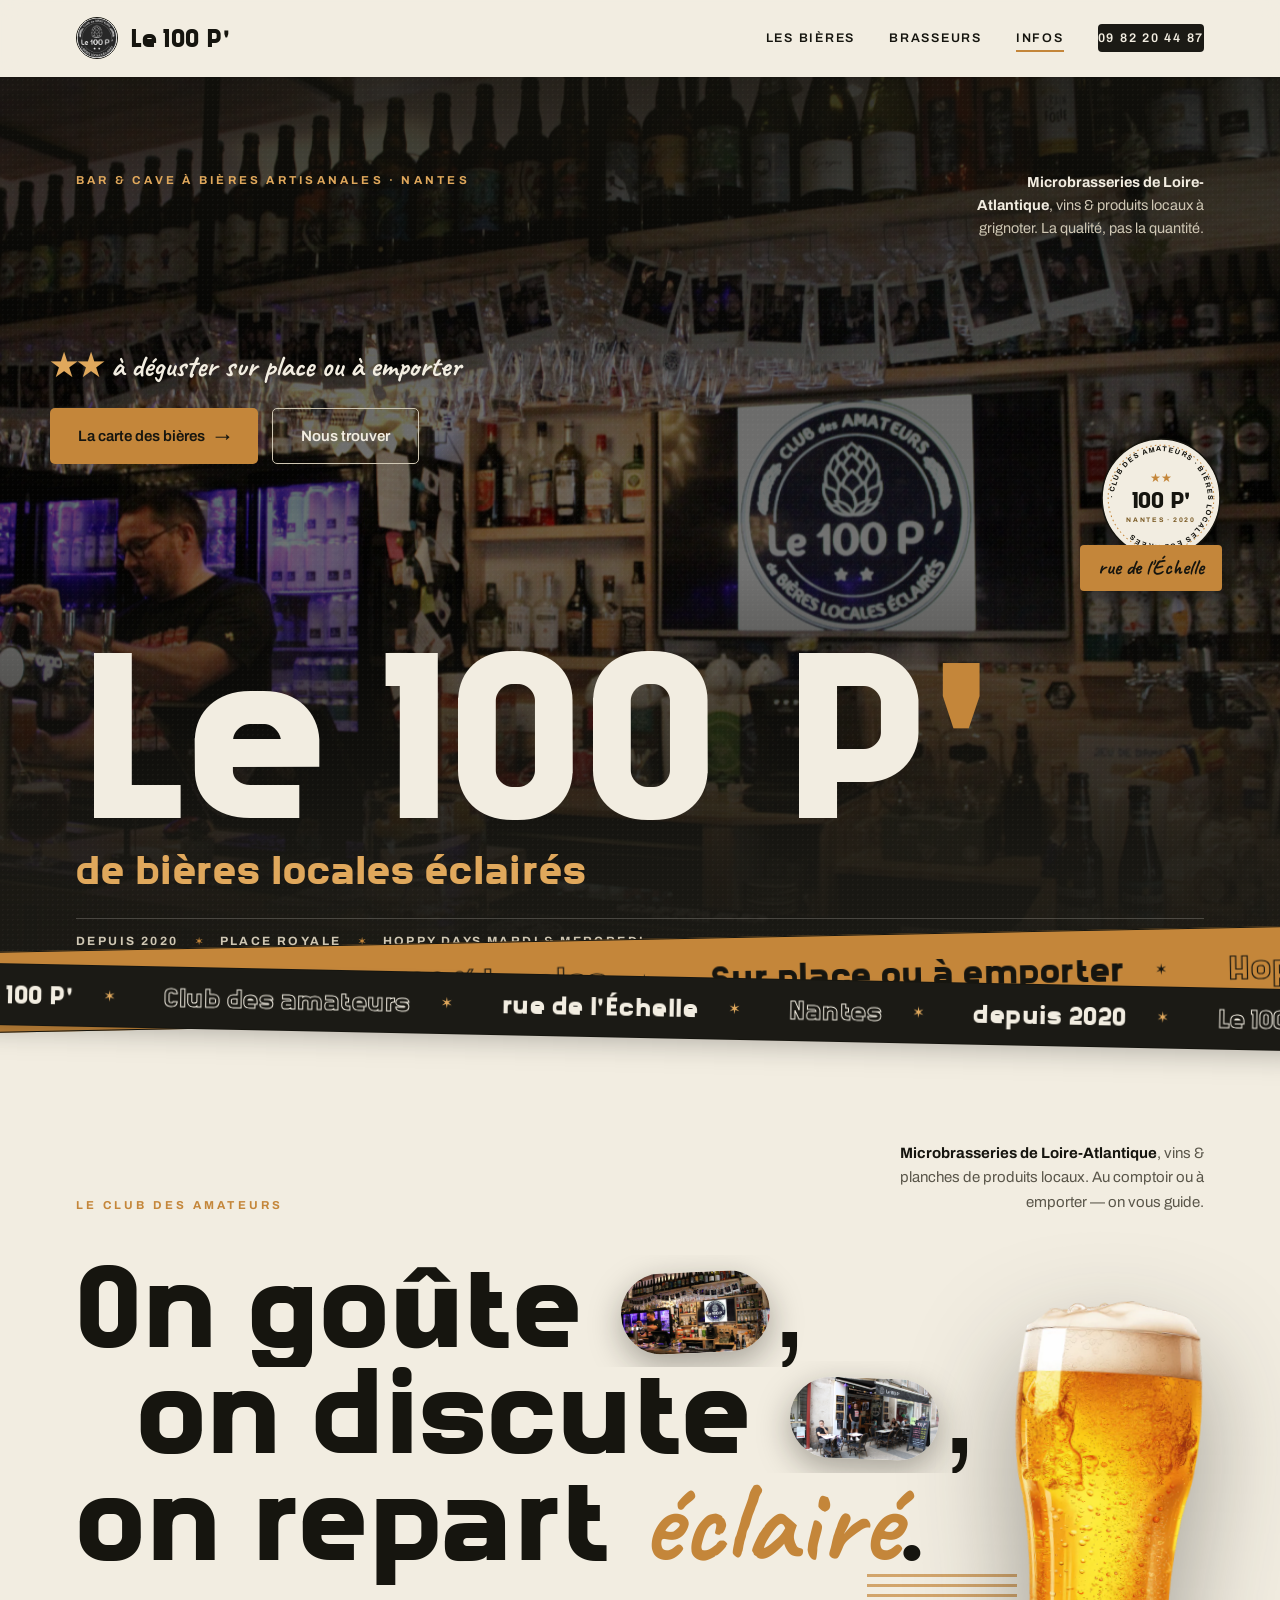
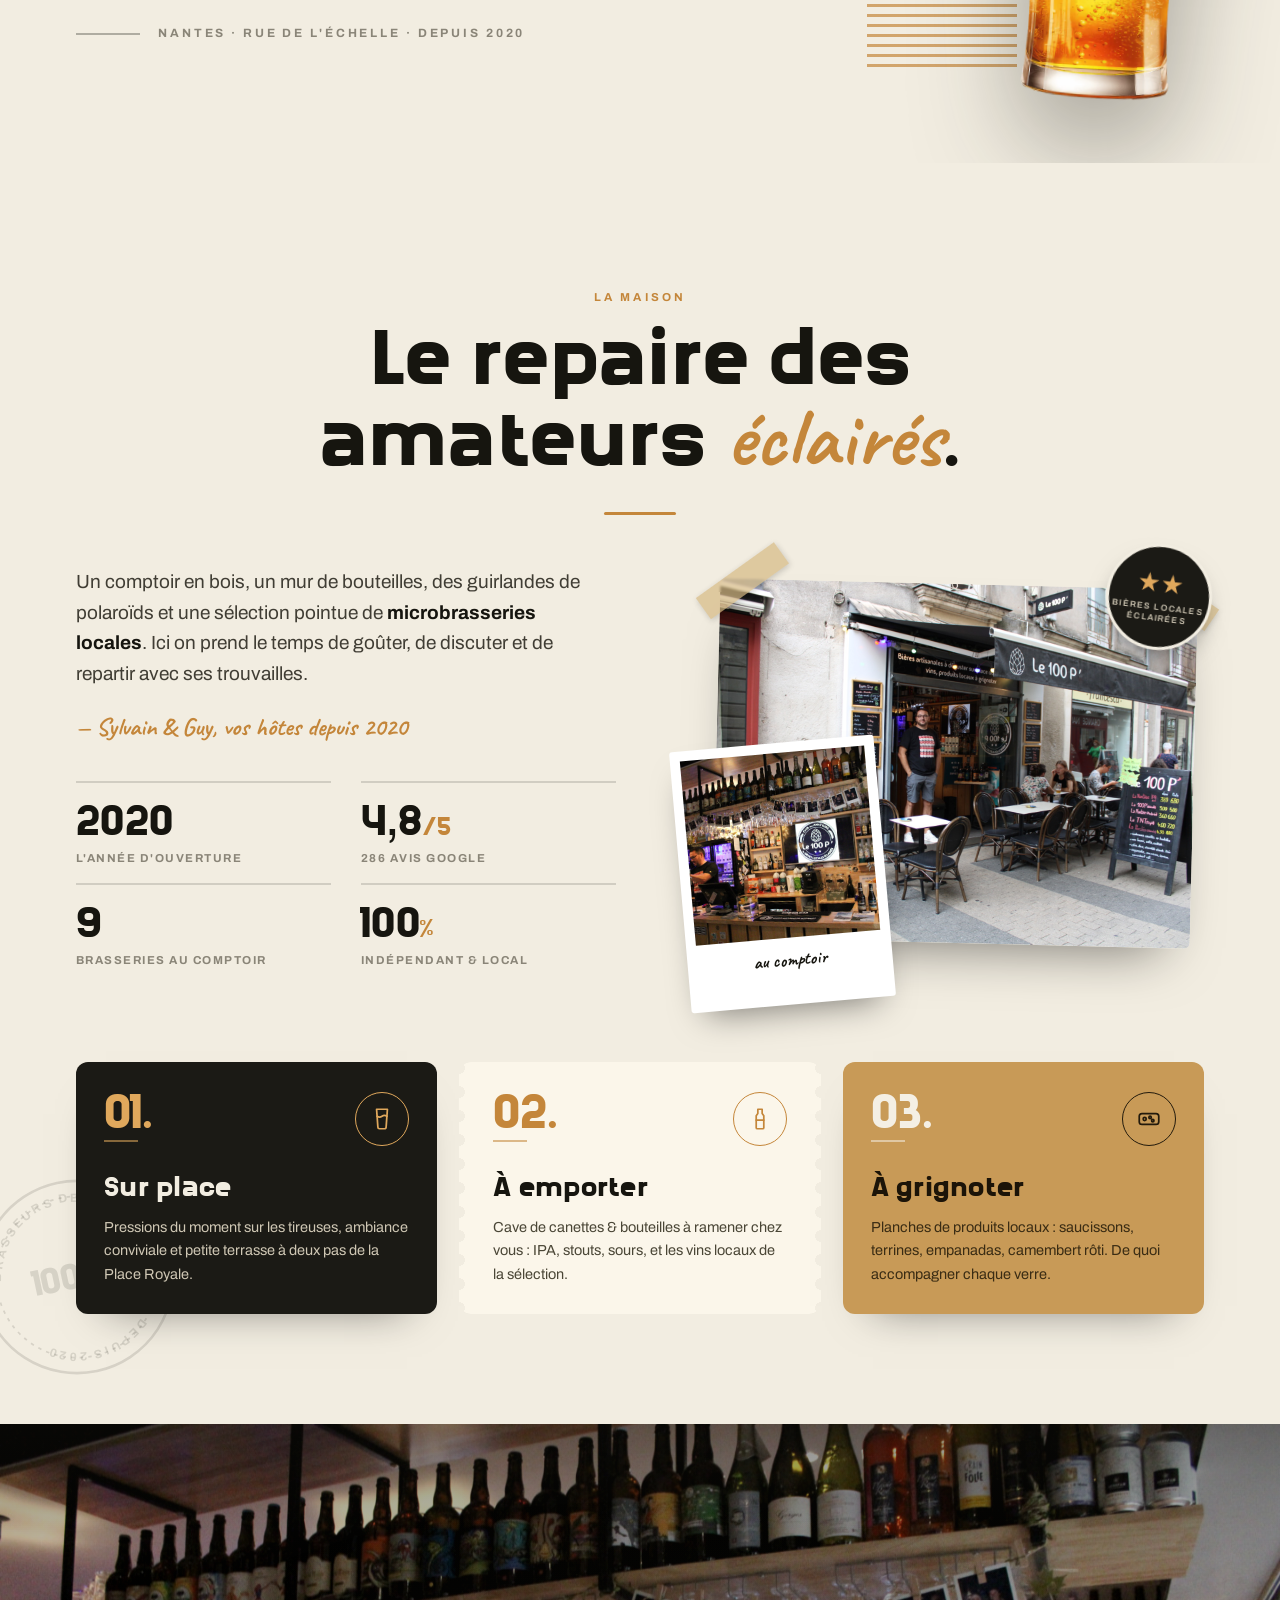
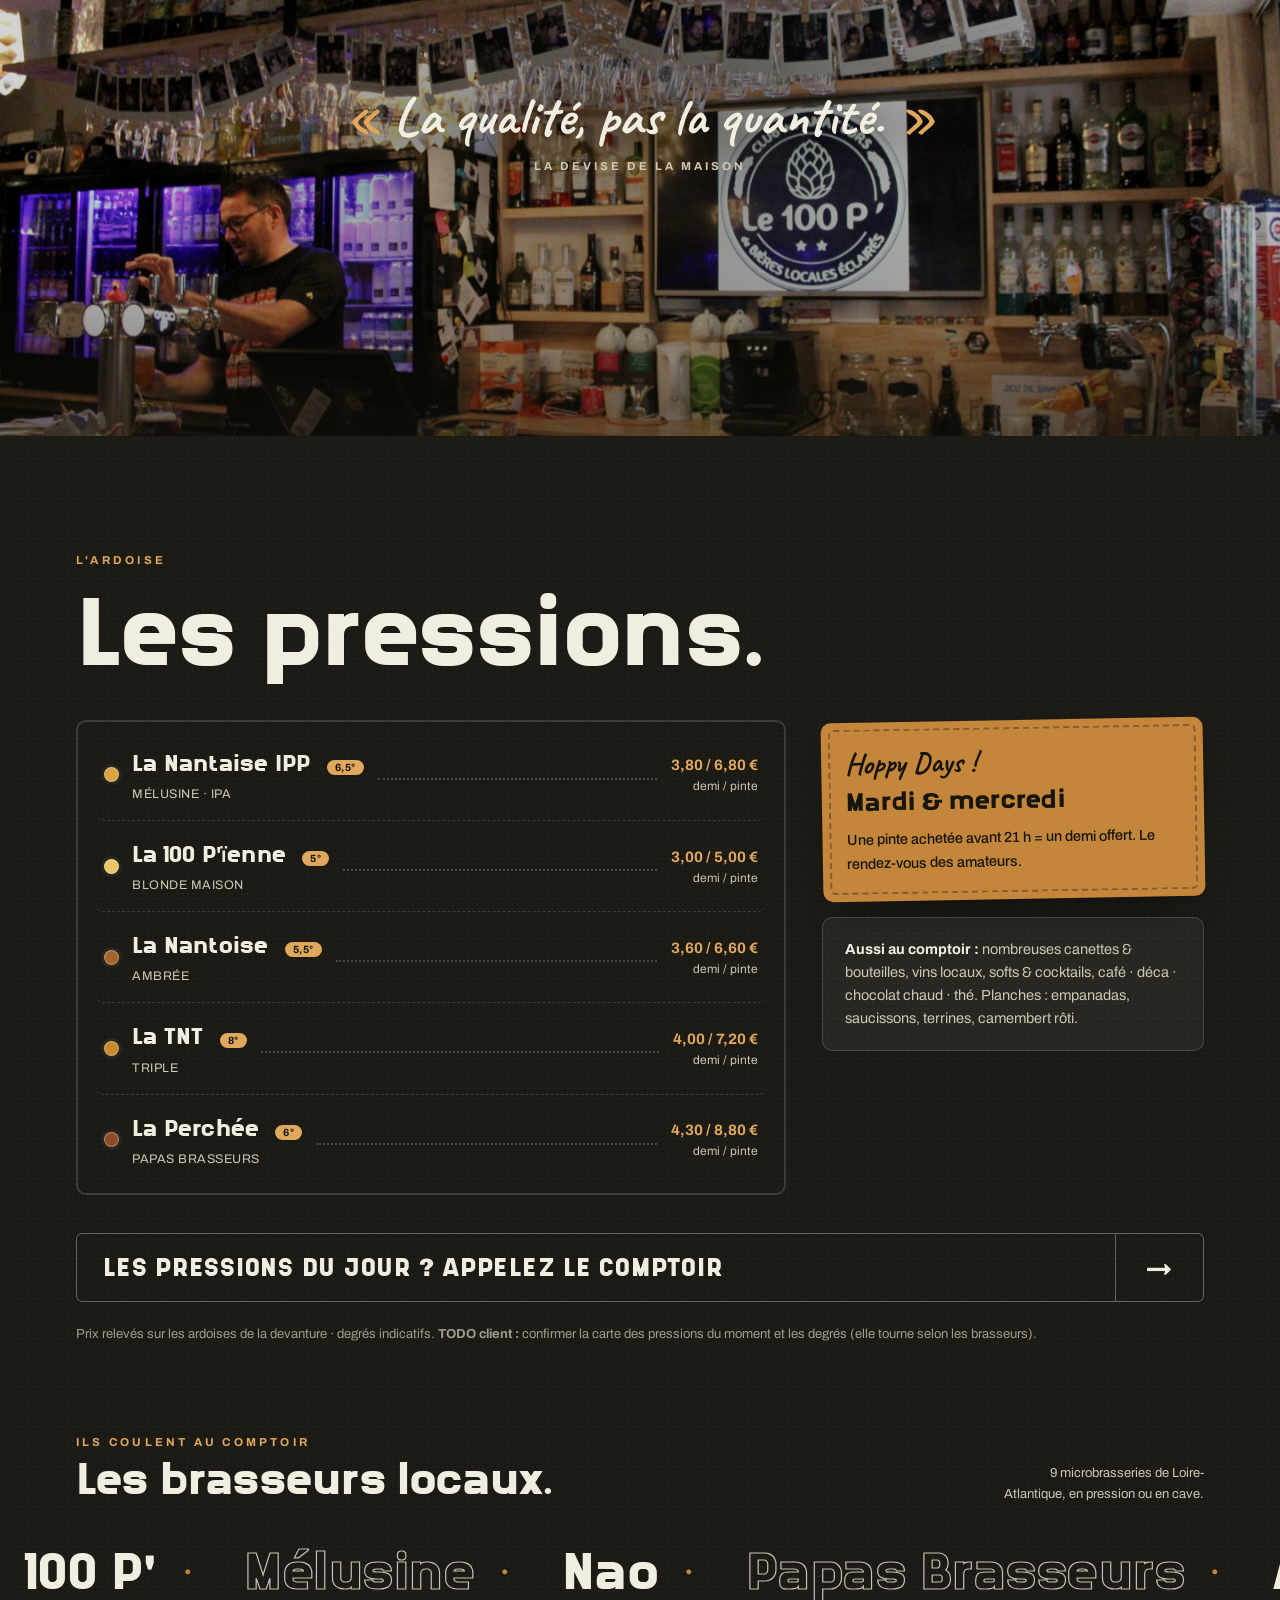
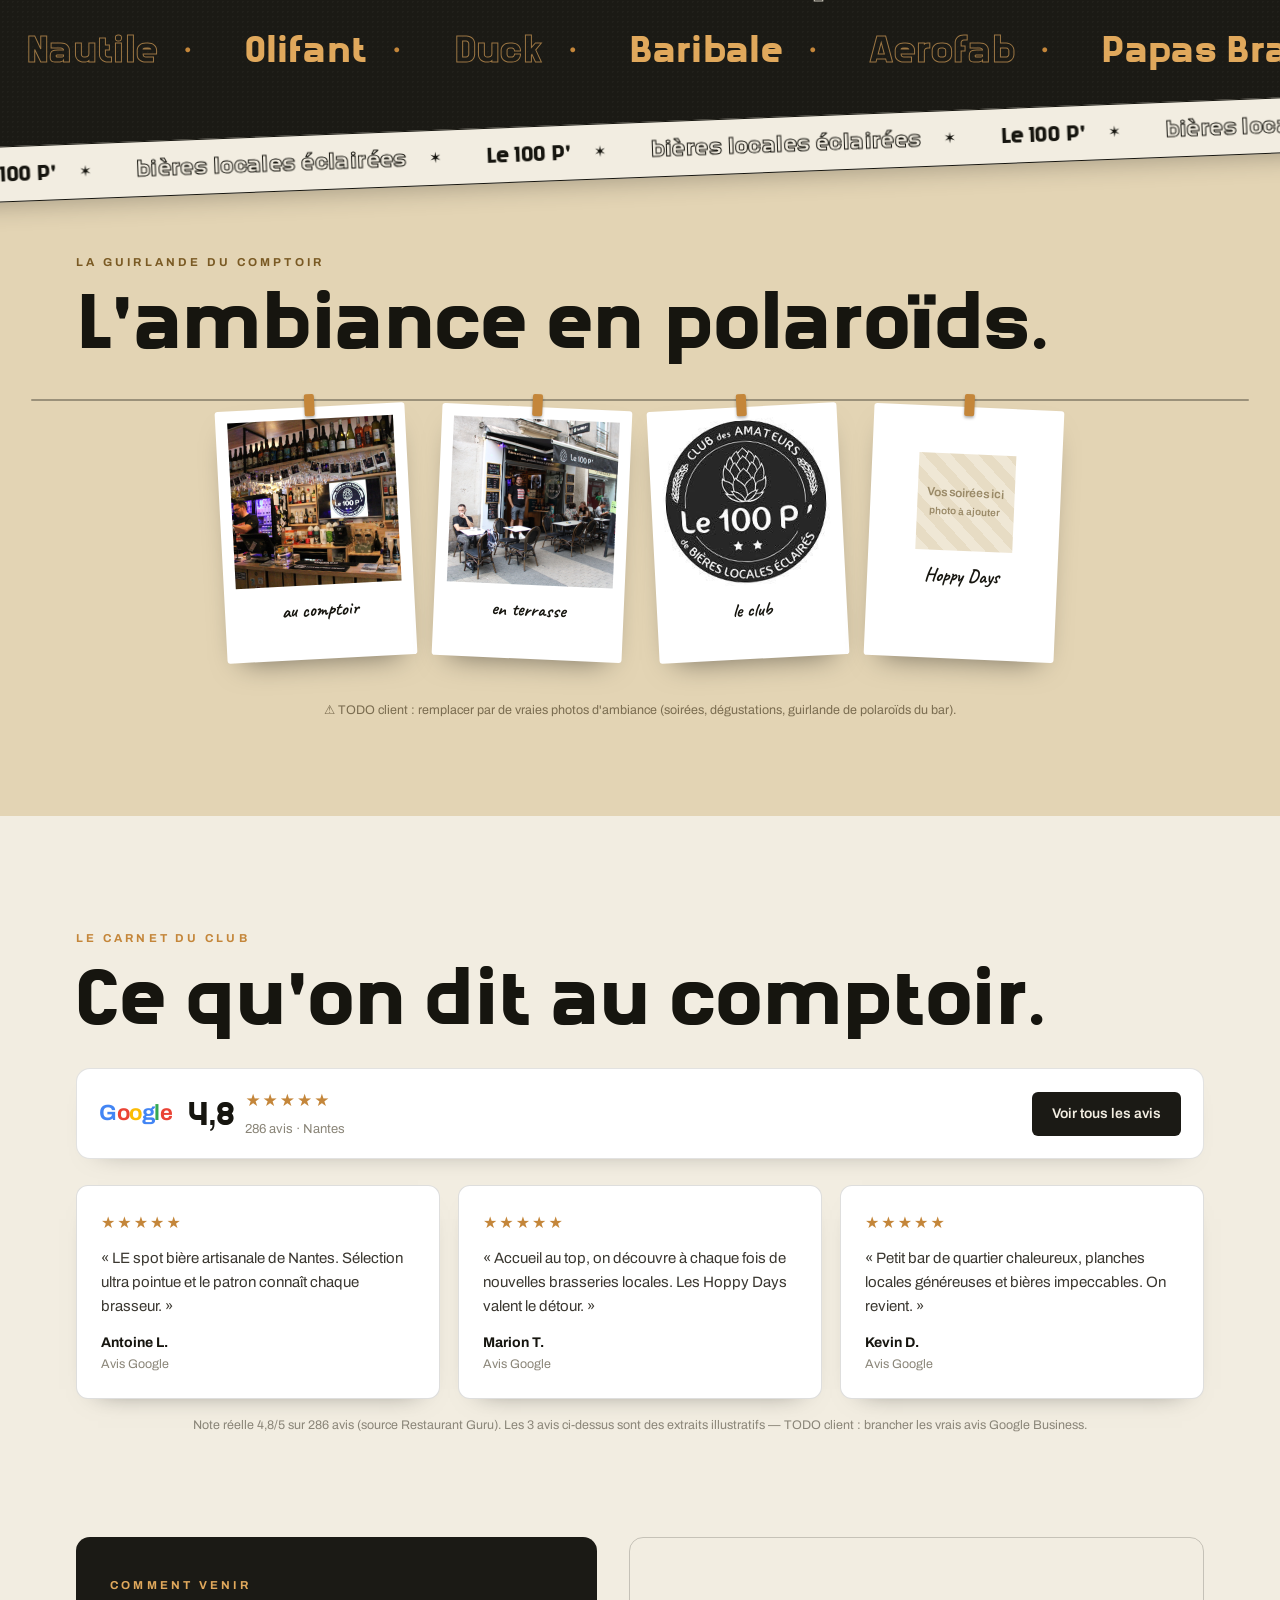
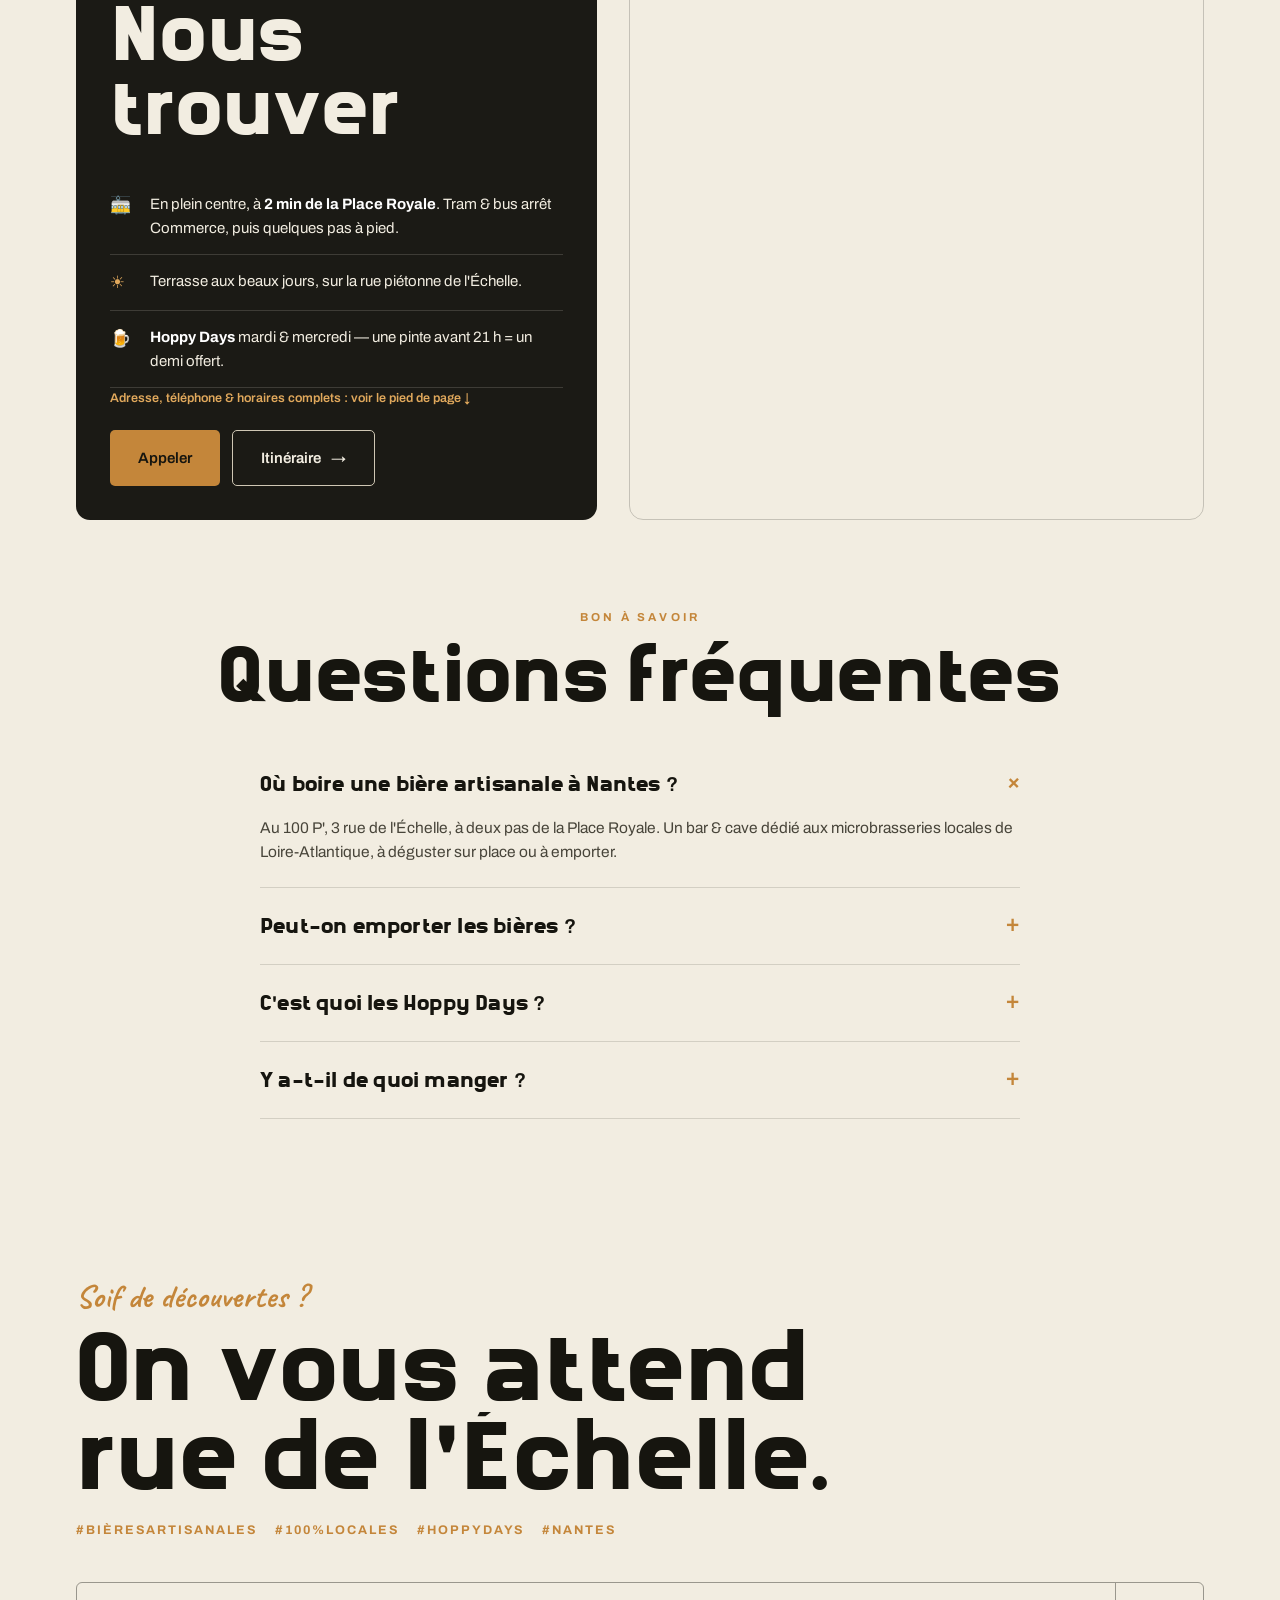
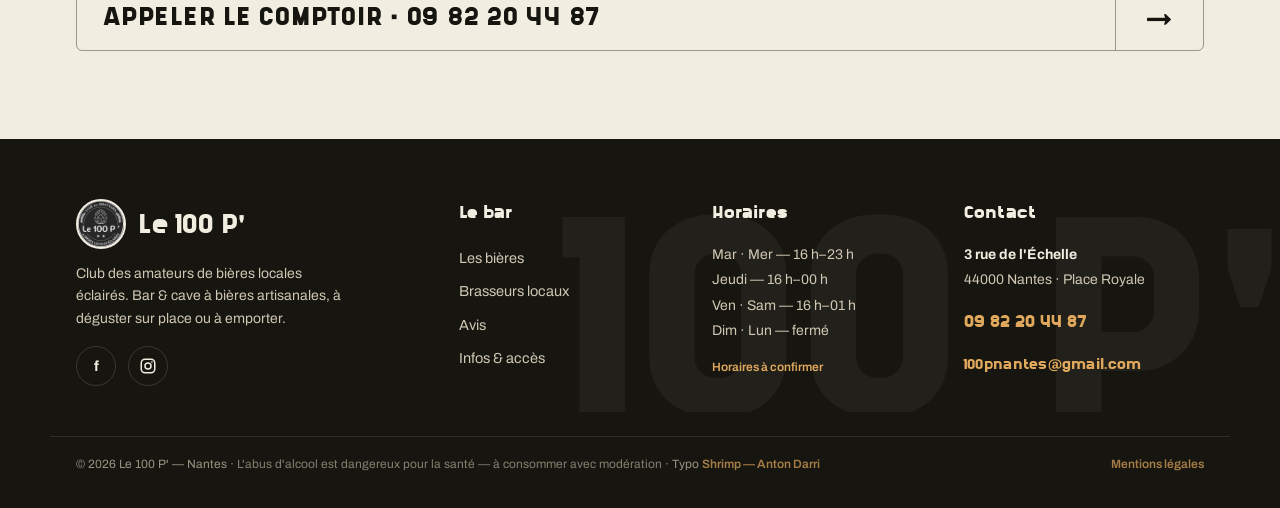
==== commit 50943ede: "Typographie display : Shrimp (Anton Darri) remplace Galgo - Shrimp Regular, gratuite usage commercia" ====
--- a/index.html
+++ b/index.html
@@ -60,10 +60,10 @@
 
 <style>
 /* ================= DESIGN SYSTEM — Le 100 P' ================= */
-/* Typographie display : Galgo Condensed — Giulia Boggio (@bojjoe), licence OFL */
+/* Typographie display : Shrimp — Anton Darri (gratuit usage commercial) */
 @font-face{
-  font-family:'Galgo';
-  src:url('assets/fonts/Galgo.ttf') format('truetype');
+  font-family:'Shrimp';
+  src:url('assets/fonts/Shrimp.ttf') format('truetype');
   font-weight:100 900;
   font-style:normal;
   font-display:swap;
@@ -79,7 +79,7 @@
   --ambre:#C4863A;      /* ambre bière — accent unique */
   --ambre-light:#E0A85C;
   --line:rgba(242,237,225,.16);
-  --f-display:'Galgo', 'Fraunces', Georgia, serif;
+  --f-display:'Shrimp', 'Archivo', system-ui, sans-serif;
   --f-text:'Archivo', system-ui, sans-serif;
   --f-chalk:'Caveat', cursive;
   --maxw:1180px;
@@ -96,7 +96,7 @@
 .wrap{max-width:var(--maxw);margin:0 auto;padding:0 26px}
 .eyebrow{font-weight:700;text-transform:uppercase;letter-spacing:.28em;font-size:11.5px;color:var(--ambre)}
 .chalk{font-family:var(--f-chalk);font-weight:700}
-h2.title{font-family:var(--f-display);font-weight:900;font-size:clamp(46px,8.6vw,112px);line-height:.98;letter-spacing:.01em;margin:.14em 0 .4em}
+h2.title{font-family:var(--f-display);font-weight:900;font-size:clamp(38px,6vw,74px);line-height:1;letter-spacing:.005em;margin:.16em 0 .45em}
 
 /* ---------- REVEAL MASQUÉ (lignes de titres) ---------- */
 .t-line{display:block;overflow:hidden;padding-bottom:.06em;margin-bottom:-.06em}
@@ -114,7 +114,7 @@
 .brand{display:flex;align-items:center;gap:12px}
 .brand .medal{width:42px;height:42px;border-radius:50%;background:var(--slate);display:grid;place-items:center;overflow:hidden;border:1.5px solid var(--noir)}
 .brand .medal img{width:100%;height:100%;object-fit:cover}
-.brand b{font-family:var(--f-display);font-weight:900;font-size:34px;letter-spacing:.04em}
+.brand b{font-family:var(--f-display);font-weight:900;font-size:24px;letter-spacing:.02em}
 .nav-links{display:flex;gap:34px;align-items:center}
 .nav-links a{font-weight:600;font-size:12.5px;text-transform:uppercase;letter-spacing:.14em;position:relative;padding:4px 0}
 .nav-links a::after{content:"";position:absolute;left:0;bottom:0;width:0;height:2px;background:var(--ambre);transition:width .28s ease}
@@ -144,9 +144,9 @@
 .hero-chalk .st{color:var(--ambre-light)}
 .hero-cta{display:flex;gap:14px;flex-wrap:wrap}
 .hero-bottom{margin-top:auto;padding-bottom:26px}
-.hero-word{display:block;font-family:var(--f-display);font-weight:900;font-size:clamp(140px,29vw,440px);line-height:.8;letter-spacing:.045em;color:var(--craie);white-space:nowrap}
+.hero-word{display:block;font-family:var(--f-display);font-weight:900;font-size:clamp(90px,17.6vw,290px);line-height:.86;letter-spacing:.01em;color:var(--craie);white-space:nowrap}
 .hero-word .ap{color:var(--ambre)}
-.hero-baseline{display:block;font-family:var(--f-display);font-style:italic;font-weight:500;font-size:clamp(26px,4.2vw,60px);color:var(--ambre-light);letter-spacing:.04em;margin-top:6px}
+.hero-baseline{display:block;font-family:var(--f-display);font-style:italic;font-weight:500;font-size:clamp(20px,2.9vw,42px);color:var(--ambre-light);letter-spacing:.02em;margin-top:8px}
 .hero-bottom .t-line{padding-bottom:.1em;margin-bottom:-.1em}
 @keyframes wordUp{from{transform:translateY(112%)}to{transform:translateY(0)}}
 
@@ -190,7 +190,7 @@
 .hero-seal .seal-ring,.loader-seal .seal-ring{transform-box:fill-box;transform-origin:center;animation:sealspin 28s linear infinite}
 .hero-seal .seal-arc,.loader-seal .seal-arc{font-family:var(--f-text);font-size:7px;font-weight:700;letter-spacing:1.4px;fill:#16150F}
 .hero-seal .seal-star,.loader-seal .seal-star{font-size:12px;fill:var(--ambre)}
-.hero-seal .seal-name,.loader-seal .seal-name{font-family:var(--f-display);font-weight:900;font-size:28px;fill:#16150F}
+.hero-seal .seal-name,.loader-seal .seal-name{font-family:var(--f-display);font-weight:900;font-size:22px;fill:#16150F}
 .hero-seal .seal-sub,.loader-seal .seal-sub{font-family:var(--f-text);font-size:6.5px;font-weight:700;letter-spacing:1.6px;fill:#7a5a24}
 .hero-tag{position:absolute;right:max(26px,4.5vw);top:calc(40% + 108px);z-index:3;background:var(--ambre);color:var(--noir);font-family:var(--f-chalk);font-weight:700;font-size:21px;padding:6px 18px;border-radius:4px;transform:rotate(-4deg);box-shadow:0 12px 24px -12px rgba(0,0,0,.7);
   opacity:0;animation:fadeUp .8s ease 1.35s forwards}
@@ -203,18 +203,18 @@
 .marq{background:var(--ambre);color:var(--noir);overflow:hidden;border-top:1.5px solid var(--noir);border-bottom:1.5px solid var(--noir)}
 .marq-track{display:flex;white-space:nowrap;animation:slide 30s linear infinite;will-change:transform}
 .marq:hover .marq-track,.brass:hover .brass-track{animation-play-state:paused}
-.marq-track span{font-family:var(--f-display);font-weight:900;font-size:46px;padding:12px 30px;display:inline-flex;align-items:center;gap:30px;letter-spacing:.04em}
+.marq-track span{font-family:var(--f-display);font-weight:900;font-size:32px;padding:14px 30px;display:inline-flex;align-items:center;gap:30px;letter-spacing:.02em}
 .marq-track span:nth-child(even){color:transparent;-webkit-text-stroke:1.2px var(--noir)}
 .marq-track span::after{content:"✶";font-size:15px;color:var(--noir);-webkit-text-stroke:0}
 .t2 .marq-track{animation:slide 38s linear infinite reverse;font-size:0}
-.t2 .marq-track span{color:var(--craie);font-size:34px;padding:9px 24px}
+.t2 .marq-track span{color:var(--craie);font-size:24px;padding:11px 24px}
 .t2 .marq-track span:nth-child(even){color:transparent;-webkit-text-stroke:1px var(--craie)}
 .t2 .marq-track span::after{color:var(--ambre-light)}
 @keyframes slide{to{transform:translateX(-50%)}}
 
 /* ---------- BTN-LINE (rangée bordée + cellule flèche) ---------- */
 .btn-line{display:flex;align-items:stretch;border:1.5px solid rgba(242,237,225,.35);border-radius:6px;overflow:hidden;font-family:var(--f-display);font-weight:900;text-transform:uppercase;letter-spacing:.02em;transition:background .35s var(--ease-out),border-color .35s var(--ease-out),color .35s var(--ease-out)}
-.btn-line .bl-txt{flex:1;padding:18px 26px;font-size:clamp(20px,2.6vw,34px);line-height:1.1;letter-spacing:.04em}
+.btn-line .bl-txt{flex:1;padding:19px 26px;font-size:clamp(16px,2vw,25px);line-height:1.15;letter-spacing:.03em}
 .btn-line .bl-cell{display:grid;place-items:center;width:88px;border-left:1.5px solid rgba(242,237,225,.35);font-size:26px;transition:border-color .35s var(--ease-out)}
 .btn-line .ar{display:inline-block;transition:transform .35s var(--ease-out)}
 .btn-line:hover{background:var(--ambre);border-color:var(--ambre);color:var(--noir)}
@@ -230,10 +230,10 @@
 .st-head{display:flex;align-items:flex-end;justify-content:space-between;gap:44px;margin-bottom:40px}
 .st-side{max-width:34ch;font-size:15px;line-height:1.65;color:#5a564a;text-align:right}
 .st-side b{color:var(--noir)}
-.st-title{font-family:var(--f-display);font-weight:900;font-size:clamp(64px,14vw,225px);line-height:.92;letter-spacing:.02em;color:var(--noir)}
+.st-title{font-family:var(--f-display);font-weight:900;font-size:clamp(46px,8.6vw,140px);line-height:.96;letter-spacing:.005em;color:var(--noir)}
 .st-title .tchalk{font-family:var(--f-chalk);font-weight:700;color:var(--ambre);font-size:1.06em;letter-spacing:0}
-.st-title .t-line:nth-child(2) i{padding-left:.9em}
-.st-title .chip{display:inline-block;width:1.55em;height:.8em;border-radius:.42em;overflow:hidden;vertical-align:-.06em;margin:0 .08em;box-shadow:0 .1em .3em rgba(22,21,15,.35);transform:rotate(-2.5deg)}
+.st-title .t-line:nth-child(2) i{padding-left:.55em;white-space:nowrap}
+.st-title .chip{display:inline-block;width:1.35em;height:.74em;border-radius:.4em;overflow:hidden;vertical-align:-.06em;margin:0 .08em;box-shadow:0 .1em .3em rgba(22,21,15,.35);transform:rotate(-2.5deg)}
 .st-title .t-line:nth-child(2) .chip{transform:rotate(2deg)}
 .st-title .chip img{width:100%;height:100%;object-fit:cover;display:block}
 .st-foot{display:flex;align-items:center;gap:18px;margin-top:46px;opacity:0;transform:translateY(14px);transition:opacity .8s var(--ease-out) .5s,transform .8s var(--ease-out) .5s}
@@ -262,7 +262,7 @@
 .concept .wrap{position:relative;z-index:1}
 .concept-stamp{position:absolute;left:-26px;bottom:44px;width:206px;height:206px;color:rgba(22,21,15,.12);transform:rotate(-12deg);pointer-events:none;z-index:0}
 .concept-stamp .cstamp-arc{font-family:var(--f-text);font-size:7px;font-weight:700;letter-spacing:1.5px;fill:currentColor}
-.concept-stamp .cstamp-mid{font-family:var(--f-display);font-weight:900;font-size:25px;fill:currentColor}
+.concept-stamp .cstamp-mid{font-family:var(--f-display);font-weight:900;font-size:20px;fill:currentColor}
 .title-rule{display:block;width:0;height:3px;background:var(--ambre);margin:8px 0 22px;border-radius:2px;transition:width .9s cubic-bezier(.16,1,.3,1) .3s}
 .reveal.in .title-rule{width:72px}
 .lead{max-width:48ch;font-size:19px;color:#403d34}
@@ -275,7 +275,7 @@
 .maison-text .lead b{color:var(--noir)}
 .stats{display:grid;grid-template-columns:1fr 1fr;gap:0 30px;margin-top:34px}
 .stat{padding:18px 0 16px;border-top:2px solid rgba(22,21,15,.15)}
-.stat b{display:block;font-family:var(--f-display);font-weight:900;font-size:clamp(42px,4.2vw,60px);line-height:1;color:var(--noir);letter-spacing:.02em}
+.stat b{display:block;font-family:var(--f-display);font-weight:900;font-size:clamp(32px,3.2vw,46px);line-height:1;color:var(--noir);letter-spacing:.01em}
 .stat b span{color:var(--ambre);font-size:.58em;font-weight:600}
 .stat small{display:block;margin-top:7px;font-size:11.5px;font-weight:700;letter-spacing:.13em;text-transform:uppercase;color:#8a8578}
 .reveal .stat{opacity:0;transform:translateY(14px)}
@@ -292,7 +292,7 @@
 .ph-pola:hover{transform:rotate(-2deg) translateY(-5px)}
 .ph-pola img{width:100%;aspect-ratio:1/1;object-fit:cover}
 .ph-pola .cap{font-family:var(--f-chalk);font-weight:700;font-size:18px;text-align:center;margin-top:8px;color:var(--noir)}
-.ci-badge{position:absolute;top:-26px;right:-8px;width:106px;height:106px;border-radius:50%;background:var(--slate);color:var(--ambre-light);display:grid;place-content:center;text-align:center;font-family:var(--f-display);font-weight:900;font-size:32px;line-height:1;border:3px solid var(--craie);box-shadow:0 14px 28px -12px rgba(0,0,0,.6);transform:rotate(7deg)}
+.ci-badge{position:absolute;top:-26px;right:-8px;width:106px;height:106px;border-radius:50%;background:var(--slate);color:var(--ambre-light);display:grid;place-content:center;text-align:center;font-family:var(--f-display);font-weight:900;font-size:26px;line-height:1;border:3px solid var(--craie);box-shadow:0 14px 28px -12px rgba(0,0,0,.6);transform:rotate(7deg)}
 .ci-badge small{display:block;font-family:var(--f-text);font-weight:600;font-size:8.5px;letter-spacing:.14em;text-transform:uppercase;color:var(--craie-soft);margin-top:6px;line-height:1.35}
 
 /* piliers = cartes différenciées */
@@ -304,11 +304,11 @@
 .reveal.in .pil:nth-child(1){transition-delay:.1s}.reveal.in .pil:nth-child(2){transition-delay:.22s}.reveal.in .pil:nth-child(3){transition-delay:.34s}
 .reveal.in .pil:hover{transform:translateY(-7px);transition:transform .35s ease}
 .pil-top{display:flex;align-items:flex-start;justify-content:space-between;margin-bottom:20px}
-.pnum{font-family:var(--f-display);font-weight:900;font-size:60px;line-height:.85;color:var(--ambre)}
+.pnum{font-family:var(--f-display);font-weight:900;font-size:46px;line-height:.85;color:var(--ambre)}
 .pnum::after{content:"";display:block;width:34px;height:2px;background:currentColor;opacity:.55;margin-top:9px}
 .picon{width:54px;height:54px;border:1.5px solid var(--ambre);border-radius:50%;display:grid;place-items:center;flex-shrink:0;color:var(--ambre)}
 .picon svg{width:26px;height:26px;stroke:currentColor;fill:none}
-.pil h3{font-family:var(--f-display);font-weight:600;font-size:33px;letter-spacing:.02em;margin-bottom:9px}
+.pil h3{font-family:var(--f-display);font-weight:600;font-size:26px;letter-spacing:.01em;margin-bottom:9px}
 .pil p{font-size:14.5px;line-height:1.6;color:#4a4636}
 /* 01 — dark + épi */
 .pil--dark{background:var(--slate);color:var(--craie)}
@@ -329,7 +329,7 @@
     linear-gradient(#000,#000) center/calc(100% - 24px) 100% no-repeat}
 .ticket-foot{display:flex;align-items:center;gap:12px;margin-top:auto;padding-top:22px}
 .ticket-foot .tl{flex:1;height:1px;background:repeating-linear-gradient(90deg,rgba(22,21,15,.4) 0 5px,transparent 5px 10px)}
-.ticket-foot .tstamp{flex-shrink:0;width:40px;height:40px;border:1.5px solid var(--ambre);color:var(--ambre);border-radius:50%;display:grid;place-items:center;font-family:var(--f-display);font-weight:900;font-size:15px;line-height:1}
+.ticket-foot .tstamp{flex-shrink:0;width:40px;height:40px;border:1.5px solid var(--ambre);color:var(--ambre);border-radius:50%;display:grid;place-items:center;font-family:var(--f-display);font-weight:900;font-size:12px;line-height:1}
 /* 03 — kraft + note craie */
 .pil--kraft{background:#C89A57;color:#231a0c}
 .pil--kraft h3{color:#1c1408}
@@ -341,7 +341,7 @@
 
 /* ---------- CARTE (ardoise) — signature ---------- */
 .carte{background:var(--slate);color:var(--craie);padding:110px 0 30px;position:relative}
-.carte h2.title{font-size:clamp(56px,11vw,150px)}
+.carte h2.title{font-size:clamp(44px,7.2vw,98px)}
 .carte::before{content:"";position:absolute;inset:0;opacity:.05;background-image:radial-gradient(rgba(242,237,225,.6) 1px,transparent 1px);background-size:5px 5px;pointer-events:none}
 .carte .wrap{position:relative}
 .carte h2.title{color:var(--craie)}
@@ -357,7 +357,7 @@
 .reveal .brow{opacity:0;transform:translateY(14px)}
 .reveal.in .brow{opacity:1;transform:none;transition:opacity .6s cubic-bezier(.16,1,.3,1),transform .6s cubic-bezier(.16,1,.3,1),background .25s ease}
 .reveal.in .brow:nth-child(1){transition-delay:.05s}.reveal.in .brow:nth-child(2){transition-delay:.13s}.reveal.in .brow:nth-child(3){transition-delay:.21s}.reveal.in .brow:nth-child(4){transition-delay:.29s}.reveal.in .brow:nth-child(5){transition-delay:.37s}
-.brow .bn{font-family:var(--f-display);font-weight:600;font-size:28px;letter-spacing:.02em}
+.brow .bn{font-family:var(--f-display);font-weight:600;font-size:22px;letter-spacing:.01em}
 .brow .bn small{display:block;font-family:var(--f-text);font-weight:400;font-size:12.5px;letter-spacing:.04em;color:var(--craie-soft);text-transform:uppercase;margin-top:3px}
 .brow .bp{white-space:nowrap;font-weight:700;font-size:15px;color:var(--ambre-light);transition:transform .25s ease}
 .brow:hover .bp{transform:translateX(-2px)}
@@ -366,7 +366,7 @@
 .hoppy:hover{transform:rotate(0)}
 .hoppy::before{content:"";position:absolute;inset:7px;border:2px dashed rgba(22,21,15,.35);border-radius:6px;pointer-events:none}
 .hoppy .chalk{font-size:30px;display:block;line-height:1}
-.hoppy h4{font-family:var(--f-display);font-weight:900;font-size:30px;letter-spacing:.02em;margin:4px 0 8px}
+.hoppy h4{font-family:var(--f-display);font-weight:900;font-size:24px;letter-spacing:.01em;margin:4px 0 8px}
 .hoppy p{font-size:14.5px;font-weight:500}
 .also{margin-top:18px;background:rgba(242,237,225,.06);border:1px solid var(--line);border-radius:10px;padding:20px 22px;font-size:14.5px;color:var(--craie-soft)}
 .also b{color:var(--craie)}
@@ -377,13 +377,13 @@
 .brass::before{content:"";position:absolute;inset:0;opacity:.05;background-image:radial-gradient(rgba(242,237,225,.6) 1px,transparent 1px);background-size:5px 5px;pointer-events:none}
 .brass .wrap{position:relative}
 .brass .eyebrow{color:var(--ambre-light)}
-.brass h2.title{color:var(--craie);font-size:clamp(34px,5vw,56px);margin:.1em 0 .3em}
+.brass h2.title{color:var(--craie);font-size:clamp(26px,3.8vw,42px);margin:.1em 0 .3em}
 .brass-track{display:flex;white-space:nowrap;animation:slide 34s linear infinite;margin-top:16px;will-change:transform;position:relative}
-.brass-track span{font-family:var(--f-display);font-weight:900;font-size:clamp(38px,5.2vw,72px);color:var(--craie);padding:4px 26px;display:inline-flex;align-items:center;gap:26px;letter-spacing:.03em}
+.brass-track span{font-family:var(--f-display);font-weight:900;font-size:clamp(28px,3.8vw,52px);color:var(--craie);padding:4px 26px;display:inline-flex;align-items:center;gap:26px;letter-spacing:.01em}
 .brass-track span:nth-child(even){color:transparent;-webkit-text-stroke:1.2px rgba(242,237,225,.8)}
 .brass-track span::after{content:"•";color:var(--ambre);font-size:15px;-webkit-text-stroke:0}
 .brass-track.rev{animation:slide 42s linear infinite reverse;margin-top:4px}
-.brass-track.rev span{font-size:clamp(28px,3.6vw,48px);color:transparent;-webkit-text-stroke:1px rgba(224,168,92,.65)}
+.brass-track.rev span{font-size:clamp(20px,2.7vw,36px);color:transparent;-webkit-text-stroke:1px rgba(224,168,92,.65)}
 .brass-track.rev span:nth-child(even){color:var(--ambre-light);-webkit-text-stroke:0}
 .brass-head{display:flex;align-items:flex-end;justify-content:space-between;gap:30px}
 .brass-head .bh-note{font-size:13px;color:var(--craie-soft);max-width:30ch;text-align:right;padding-bottom:8px}
@@ -427,7 +427,7 @@
 .faq h2.title{text-align:center}
 .faq-list{max-width:760px;margin:10px auto 0}
 .faq details{border-bottom:1px solid rgba(22,21,15,.14);padding:6px 0}
-.faq summary{cursor:pointer;list-style:none;font-family:var(--f-display);font-weight:600;font-size:25px;letter-spacing:.02em;padding:16px 0;display:flex;justify-content:space-between;gap:12px;transition:color .2s ease}
+.faq summary{cursor:pointer;list-style:none;font-family:var(--f-display);font-weight:600;font-size:20px;letter-spacing:.01em;padding:16px 0;display:flex;justify-content:space-between;gap:12px;transition:color .2s ease}
 .faq summary:hover{color:var(--ambre)}
 .faq summary::-webkit-details-marker{display:none}
 .faq summary::after{content:"+";color:var(--ambre);font-size:24px;line-height:1;transition:transform .3s ease}
@@ -439,24 +439,24 @@
 .foot-cta{background:var(--craie);color:var(--noir)}
 .foot-cta-in{padding:78px 26px 88px}
 .foot-cta .chalk{font-size:clamp(24px,2.6vw,32px);line-height:1;color:var(--ambre)}
-.foot-cta h3{font-family:var(--f-display);font-weight:900;font-size:clamp(52px,11vw,160px);letter-spacing:.02em;line-height:.92;margin-top:10px;color:var(--noir)}
+.foot-cta h3{font-family:var(--f-display);font-weight:900;font-size:clamp(40px,7.2vw,104px);letter-spacing:.005em;line-height:.96;margin-top:10px;color:var(--noir)}
 .fc-tags{display:flex;flex-wrap:wrap;gap:8px 18px;margin-top:20px;font-size:12.5px;font-weight:700;letter-spacing:.16em;text-transform:uppercase;color:var(--ambre)}
 .fc-tags span{white-space:nowrap}
 .foot-cta .btn-line{margin-top:42px}
 .foot-body{position:relative;overflow:hidden;padding:60px 0 26px}
-.foot-ghost{position:absolute;right:-10px;bottom:-42px;font-family:var(--f-display);font-weight:900;font-size:clamp(170px,27vw,360px);line-height:.8;color:var(--craie);opacity:.05;pointer-events:none;letter-spacing:.02em}
+.foot-ghost{position:absolute;right:-10px;bottom:-42px;font-family:var(--f-display);font-weight:900;font-size:clamp(130px,21vw,270px);line-height:.8;color:var(--craie);opacity:.05;pointer-events:none;letter-spacing:.01em}
 .foot-cols{position:relative;display:grid;grid-template-columns:1.6fr 1fr 1fr 1.1fr;gap:34px}
 .foot-body .fm{display:flex;align-items:center;gap:12px}
 .foot-body .fm .medal{width:50px;height:50px;border-radius:50%;overflow:hidden;background:var(--craie);border:2px solid var(--craie)}
 .foot-body .fm .medal img{width:100%;height:100%;object-fit:cover}
-.foot-body .fm b{font-family:var(--f-display);font-weight:900;font-size:32px;letter-spacing:.03em;color:var(--craie)}
-.fcol h4{font-family:var(--f-display);font-weight:600;font-size:22px;letter-spacing:.03em;color:var(--craie);margin-bottom:16px;letter-spacing:.01em}
+.foot-body .fm b{font-family:var(--f-display);font-weight:900;font-size:26px;letter-spacing:.02em;color:var(--craie)}
+.fcol h4{font-family:var(--f-display);font-weight:600;font-size:17px;letter-spacing:.02em;color:var(--craie);margin-bottom:16px;letter-spacing:.01em}
 .fcol a{display:block;font-size:14.5px;padding:5px 0;transition:color .2s,padding .2s}
 .fcol a:hover{color:var(--ambre-light);padding-left:5px}
 .fcol-brand p{font-size:14px;margin:14px 0 0;max-width:34ch}
 .fcol .fh{font-size:14px;line-height:1.8;margin-bottom:10px}
 .fcol .fh b{color:var(--craie)}
-.fcol .flink{color:var(--ambre-light);font-weight:700;font-size:21px;letter-spacing:.03em;font-family:var(--f-display)}
+.fcol .flink{color:var(--ambre-light);font-weight:700;font-size:17px;letter-spacing:.02em;font-family:var(--f-display)}
 .fcol .warn{display:inline-block;font-size:12px}
 .foot-social{margin-top:16px;display:flex;gap:12px}
 .foot-social a{display:inline-grid;place-items:center;width:40px;height:40px;border:1px solid var(--line);border-radius:50%;font-weight:700;transition:.2s;color:var(--craie)}
@@ -480,7 +480,7 @@
 /* ---------- TAPE DIAGONALE inter-sections ---------- */
 .tape-diag{position:relative;z-index:6;height:0;overflow:visible;pointer-events:none}
 .tape-diag .tape-inner{position:absolute;left:-4vw;right:-4vw;top:-30px;transform:rotate(-2.2deg);background:var(--craie);border-top:1.5px solid var(--noir);border-bottom:1.5px solid var(--noir);box-shadow:0 14px 30px -18px rgba(0,0,0,.45);overflow:hidden}
-.tape-diag .marq-track span{font-size:30px;padding:8px 22px;gap:22px}
+.tape-diag .marq-track span{font-size:21px;padding:10px 22px;gap:22px}
 .tape-diag .marq-track span:nth-child(even){-webkit-text-stroke-width:1px}
 
 /* ---------- POLAROIDS ---------- */
@@ -506,7 +506,7 @@
 .glogo{font-family:var(--f-text);font-weight:700;font-size:22px;letter-spacing:-.02em}
 .glogo .b{color:#4285F4}.glogo .r{color:#EA4335}.glogo .y{color:#FBBC05}.glogo .g{color:#34A853}
 .gnote{display:flex;align-items:center;gap:10px}
-.gnote .num{font-family:var(--f-display);font-weight:900;font-size:40px;color:var(--noir)}
+.gnote .num{font-family:var(--f-display);font-weight:900;font-size:32px;color:var(--noir)}
 .gnote .st{color:var(--ambre);letter-spacing:2px;font-size:17px}
 .gnote .cnt{font-size:13px;color:#8a8578}
 .grev .gbtn{margin-left:auto;background:var(--slate);color:var(--craie);padding:11px 20px;border-radius:6px;font-weight:600;font-size:14px;transition:.2s}
@@ -529,8 +529,8 @@
   .hero-chalk{font-size:20px}
   .hero-cta{width:100%}
   .hero-bottom{padding-bottom:26px}
-  .hero-word{font-size:34.5vw;letter-spacing:.04em}
-  .hero-baseline{font-size:clamp(24px,7vw,32px);margin-top:8px}
+  .hero-word{font-size:21vw;letter-spacing:.01em}
+  .hero-baseline{font-size:clamp(18px,5.2vw,24px);margin-top:8px}
   .hero-meta{font-size:9.5px;letter-spacing:.14em;gap:8px;margin-top:20px;padding-top:14px}
   .hero-meta .sep{font-size:9px}
   .hero-seal{width:76px;height:76px;top:13%;right:14px}
@@ -538,14 +538,14 @@
   .btn{padding:13px 18px;font-size:14px;justify-content:center;text-align:center;white-space:nowrap}
   .hero-cta .btn{flex:1 1 100%}
 
-  .marq-track span{font-size:30px;padding:9px 18px;gap:18px}
+  .marq-track span{font-size:22px;padding:10px 18px;gap:18px}
   .tapes{margin:-22px 0 -34px}
   .tapes .t2{margin-top:-38px}
-  .t2 .marq-track span{font-size:24px;padding:7px 16px}
+  .t2 .marq-track span{font-size:17px;padding:8px 16px}
   .statement{padding:110px 0 76px}
   .st-head{flex-direction:column;align-items:flex-start;gap:16px;margin-bottom:26px}
   .st-side{text-align:left;font-size:14px}
-  .st-title{font-size:clamp(56px,19vw,88px)}
+  .st-title{font-size:clamp(42px,12.5vw,62px)}
   .st-title .t-line:nth-child(2) i{padding-left:.45em}
   .st-hatch{display:none}
   .st-foot{margin-top:28px;gap:12px}
@@ -553,13 +553,13 @@
   .st-foot span{font-size:10px;letter-spacing:.18em}
   .band{height:340px}
   .band-inner .chalk{font-size:26px}
-  .carte h2.title{font-size:clamp(48px,15vw,68px)}
+  .carte h2.title{font-size:clamp(38px,11vw,52px)}
   .st-pint{position:static;width:150px;margin:30px auto 0}
   .brass-head{flex-direction:column;align-items:flex-start;gap:8px}
   .brass-head .bh-note{text-align:left;padding-bottom:0}
   .btn-line .bl-txt{padding:16px 18px;font-size:15px}
   .btn-line .bl-cell{width:60px;font-size:21px}
-  .tape-diag .marq-track span{font-size:22px;padding:7px 14px;gap:14px}
+  .tape-diag .marq-track span{font-size:16px;padding:8px 14px;gap:14px}
   .tape-diag .tape-inner{top:-24px}
   .concept{padding:60px 0}
   .maison-grid{grid-template-columns:1fr;gap:44px;margin:36px 0 52px}
@@ -570,15 +570,15 @@
   .pil-grid,.beer-grid,.info-grid,.avis-grid{grid-template-columns:1fr}
   .slate-list{padding:4px 12px}
   .brow{padding:14px 4px}
-  .brow .bn{gap:10px;font-size:24px}
+  .brow .bn{gap:10px;font-size:19px}
   .bdeg{font-size:9.5px;padding:2px 6px;margin-left:7px}
   .brow .lead-dots{min-width:12px;margin:0 8px}
   .brow .bp{font-size:13.5px}
   .fcol .fh{font-size:13px}
   .concept{padding:56px 0}
   .concept-stamp{width:130px;height:130px;bottom:auto;top:8px;left:auto;right:-20px}
-  .brass-track span{font-size:28px;padding:4px 14px;gap:14px}
-  h2.title{font-size:clamp(40px,12vw,58px)}
+  .brass-track span{font-size:20px;padding:4px 14px;gap:14px}
+  h2.title{font-size:clamp(30px,9vw,44px)}
 
   .grev{flex-direction:column;align-items:flex-start;gap:12px}
   .grev .gbtn{margin-left:0}
@@ -949,7 +949,7 @@
   </div>
 
   <div class="wrap foot-legal">
-    <span>© <span id="yr"></span> Le 100 P' — Nantes · <span class="mod">L'abus d'alcool est dangereux pour la santé — à consommer avec modération</span> · Typo <a href="http://giuliaboggio.xyz/" target="_blank" rel="noopener">Galgo — Giulia Boggio</a></span>
+    <span>© <span id="yr"></span> Le 100 P' — Nantes · <span class="mod">L'abus d'alcool est dangereux pour la santé — à consommer avec modération</span> · Typo <a href="https://www.behance.net/antondarri" target="_blank" rel="noopener">Shrimp — Anton Darri</a></span>
     <a href="mentions-legales.html">Mentions légales</a>
   </div>
 </footer>
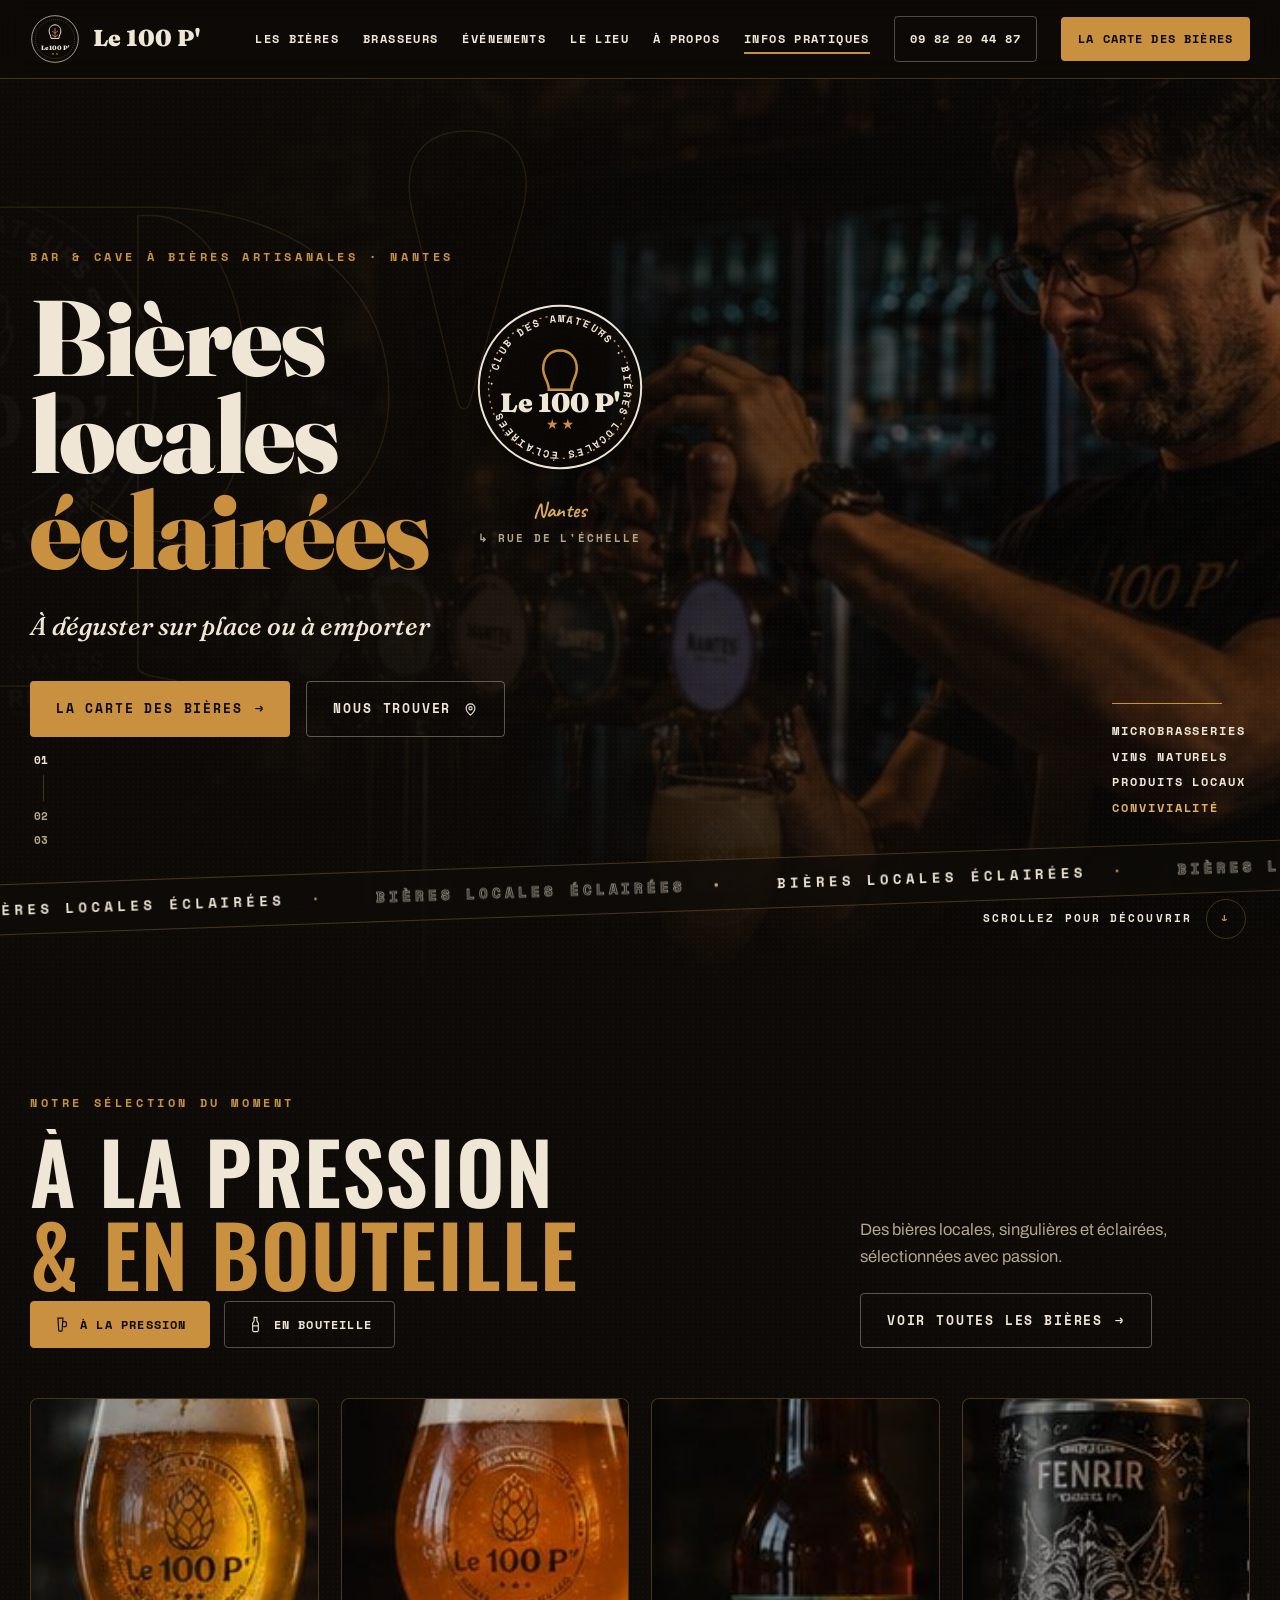
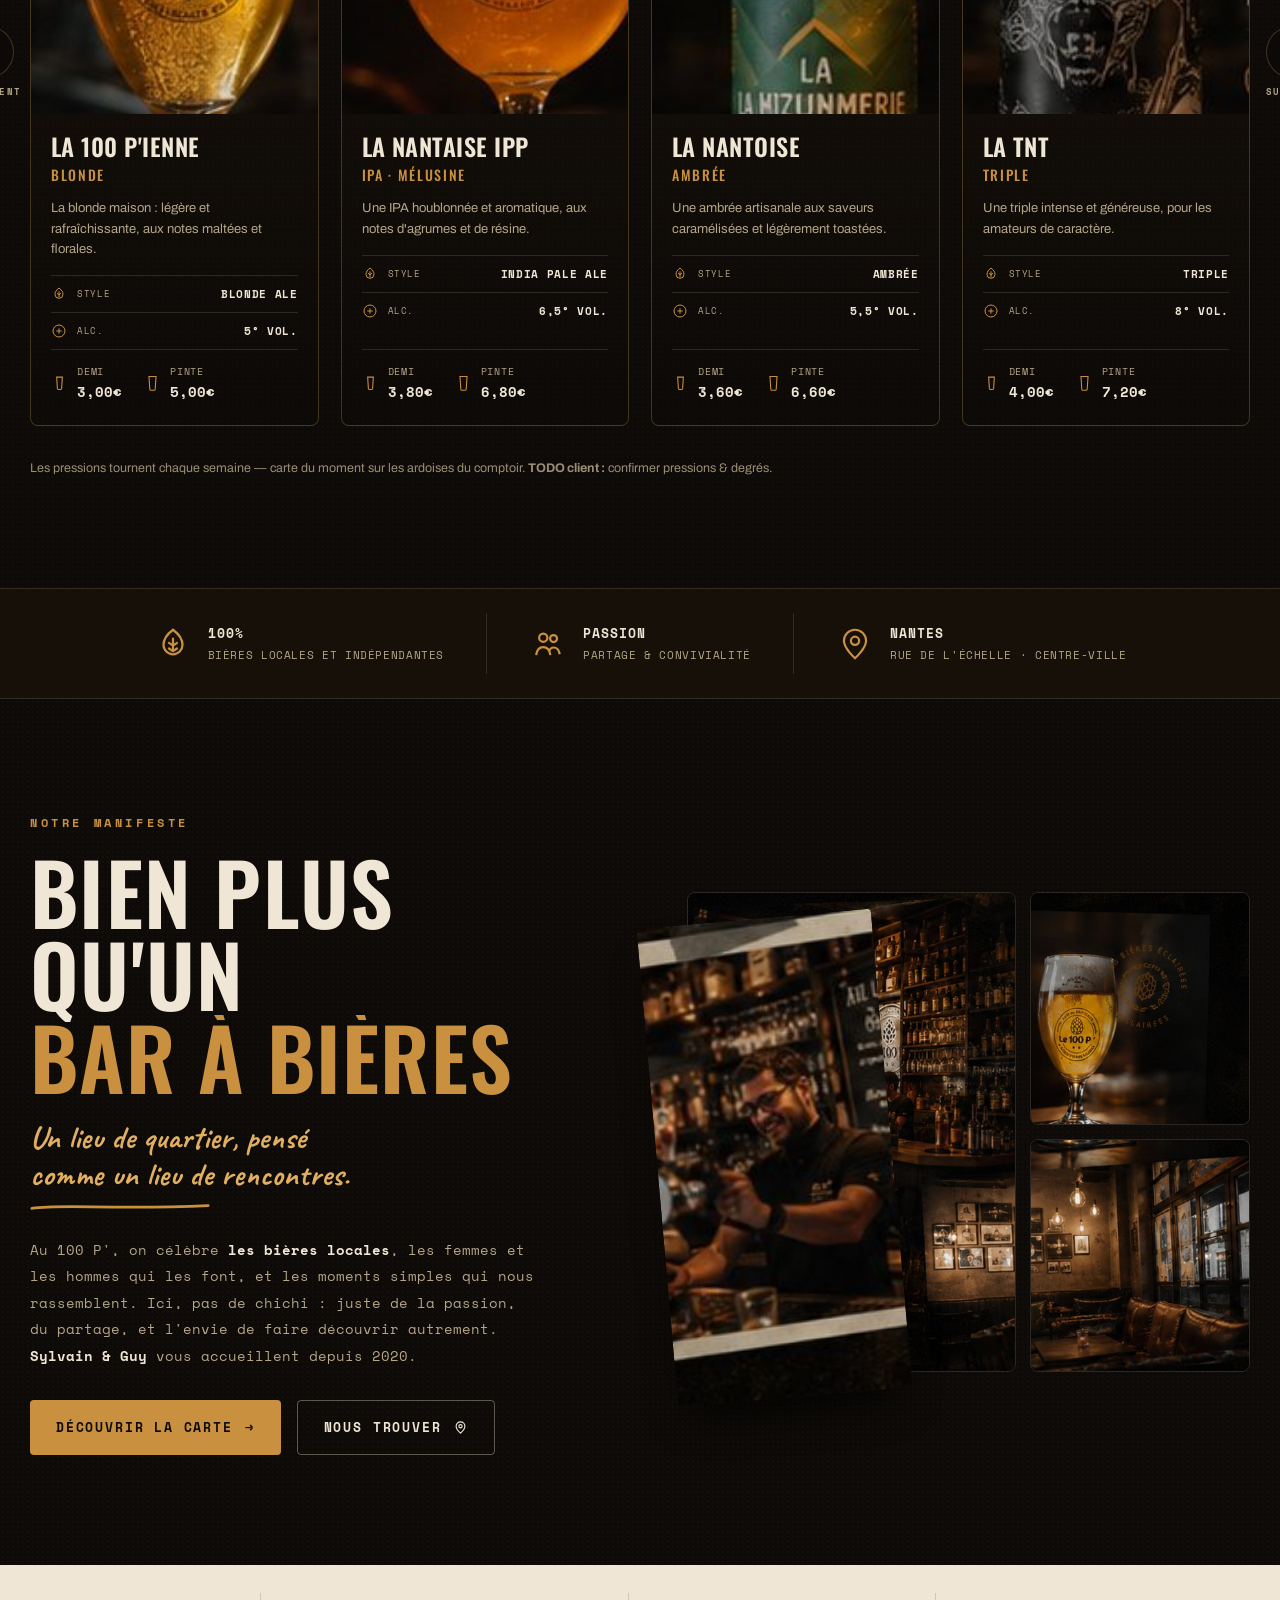
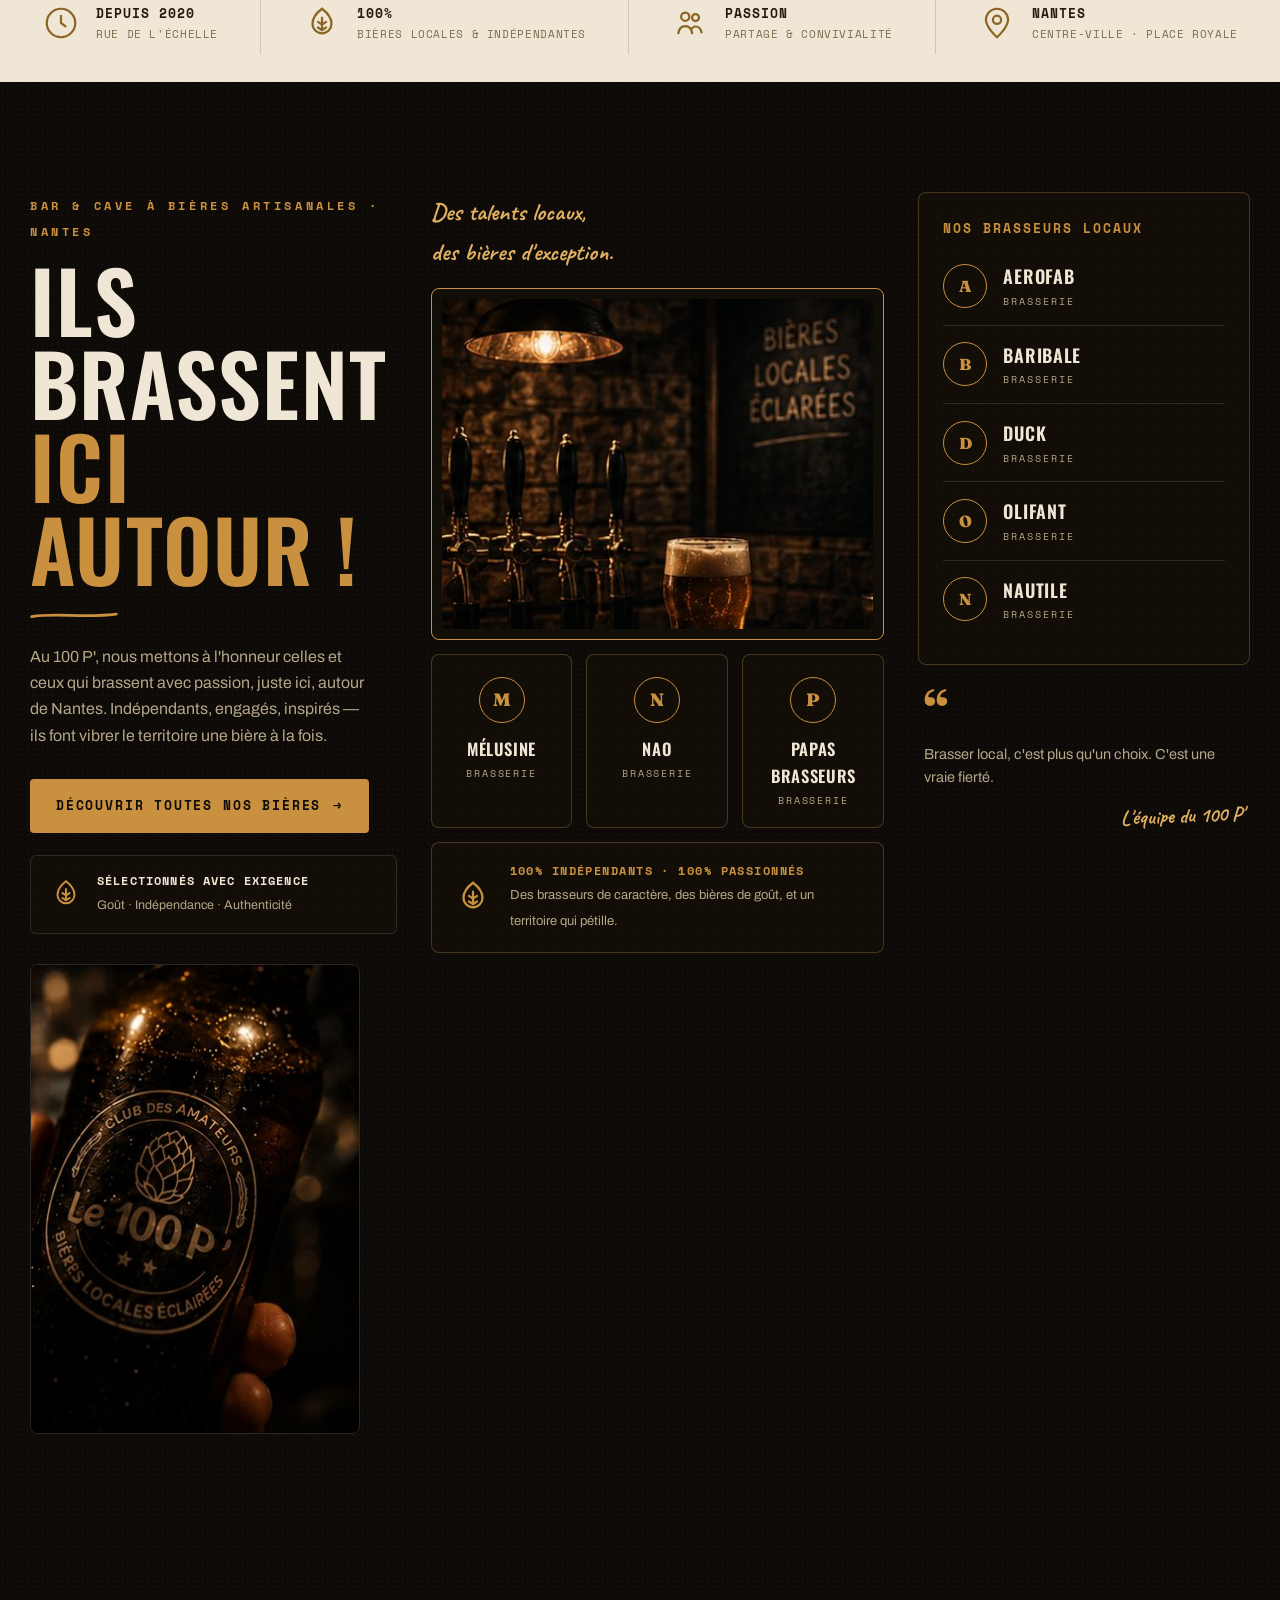
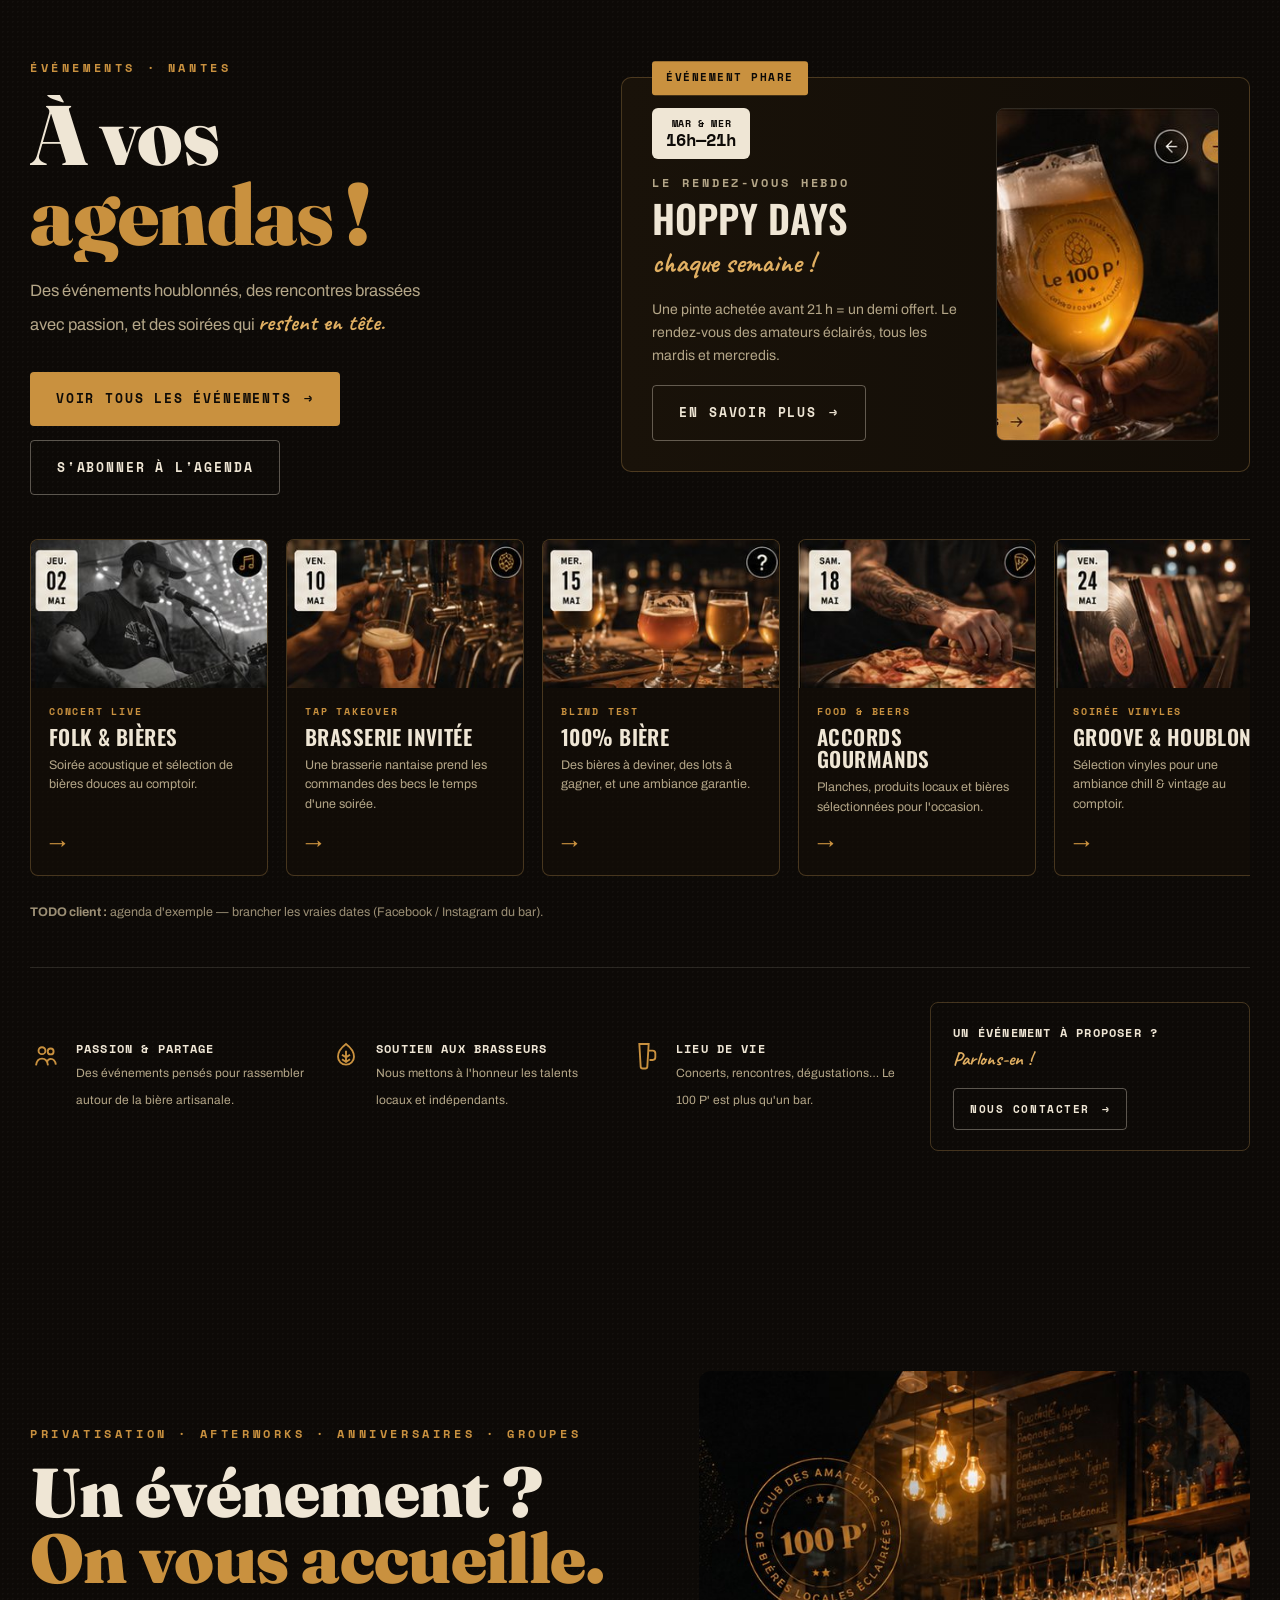
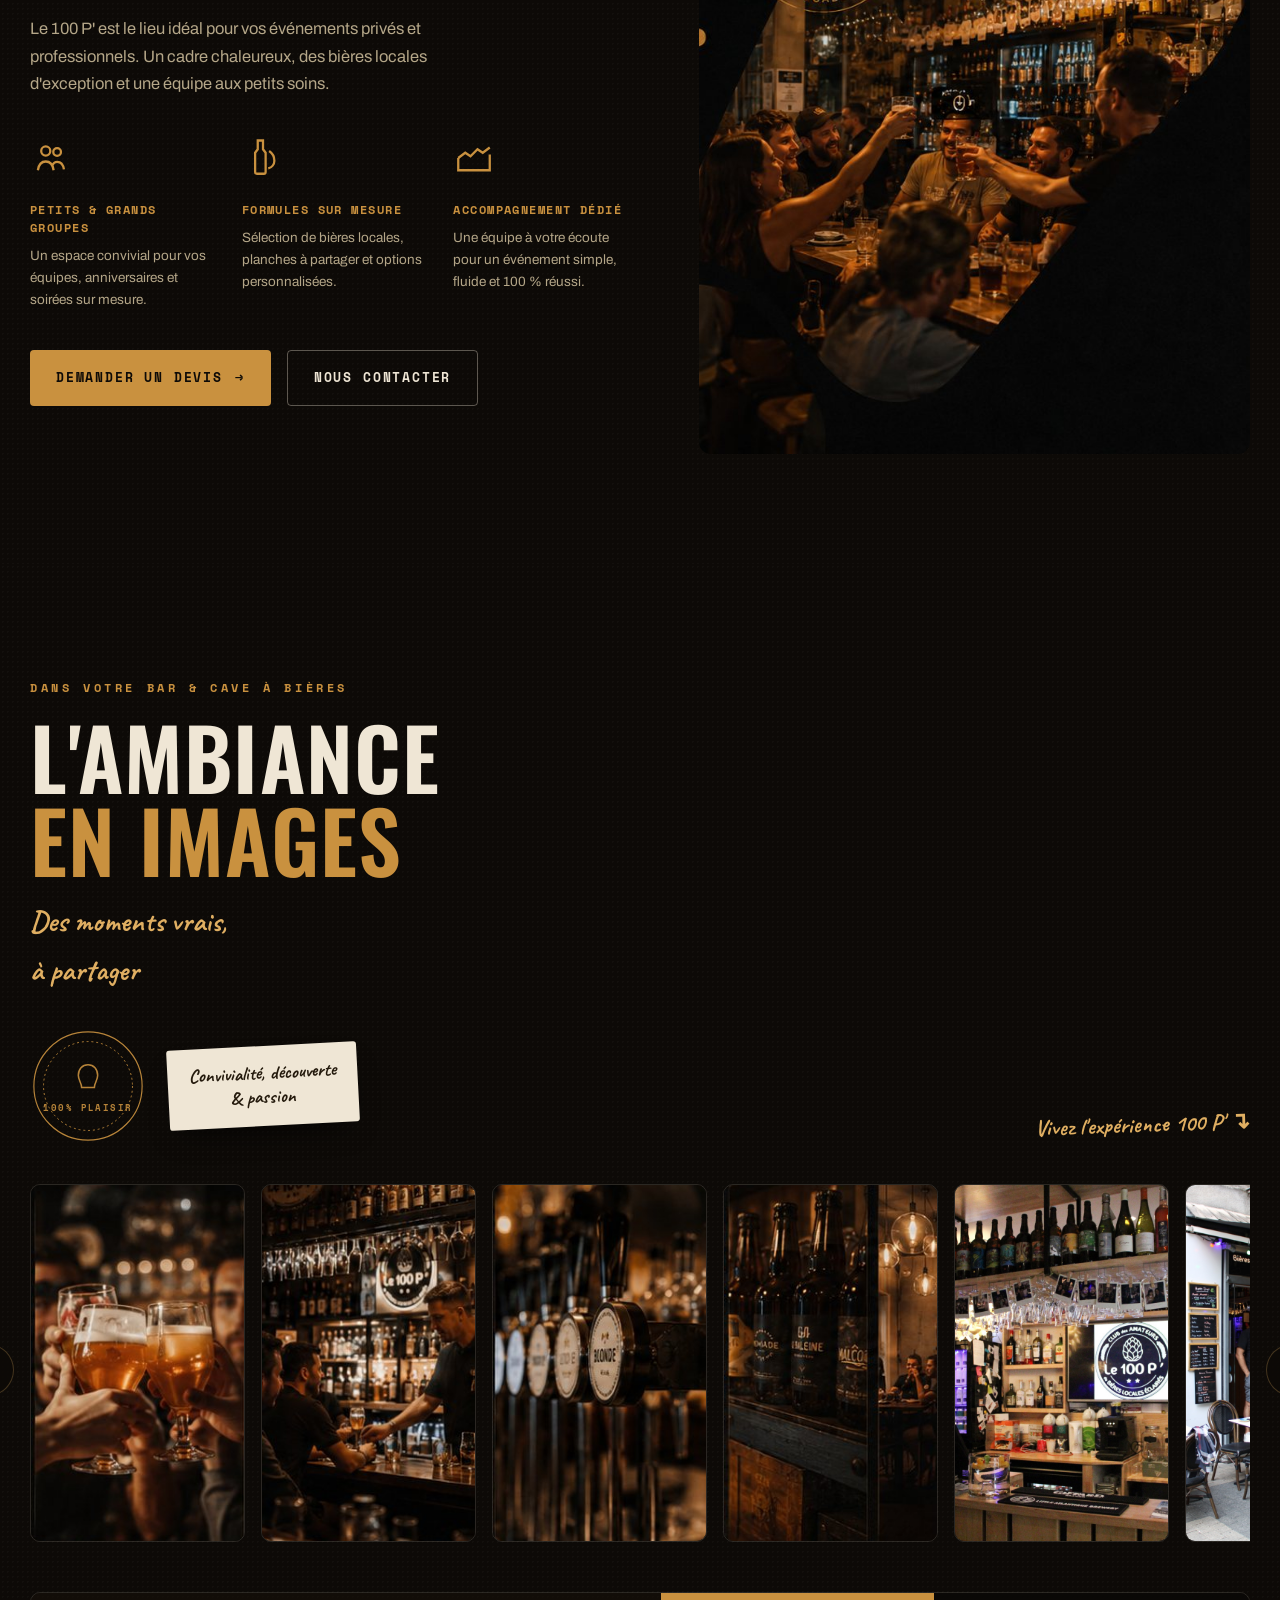
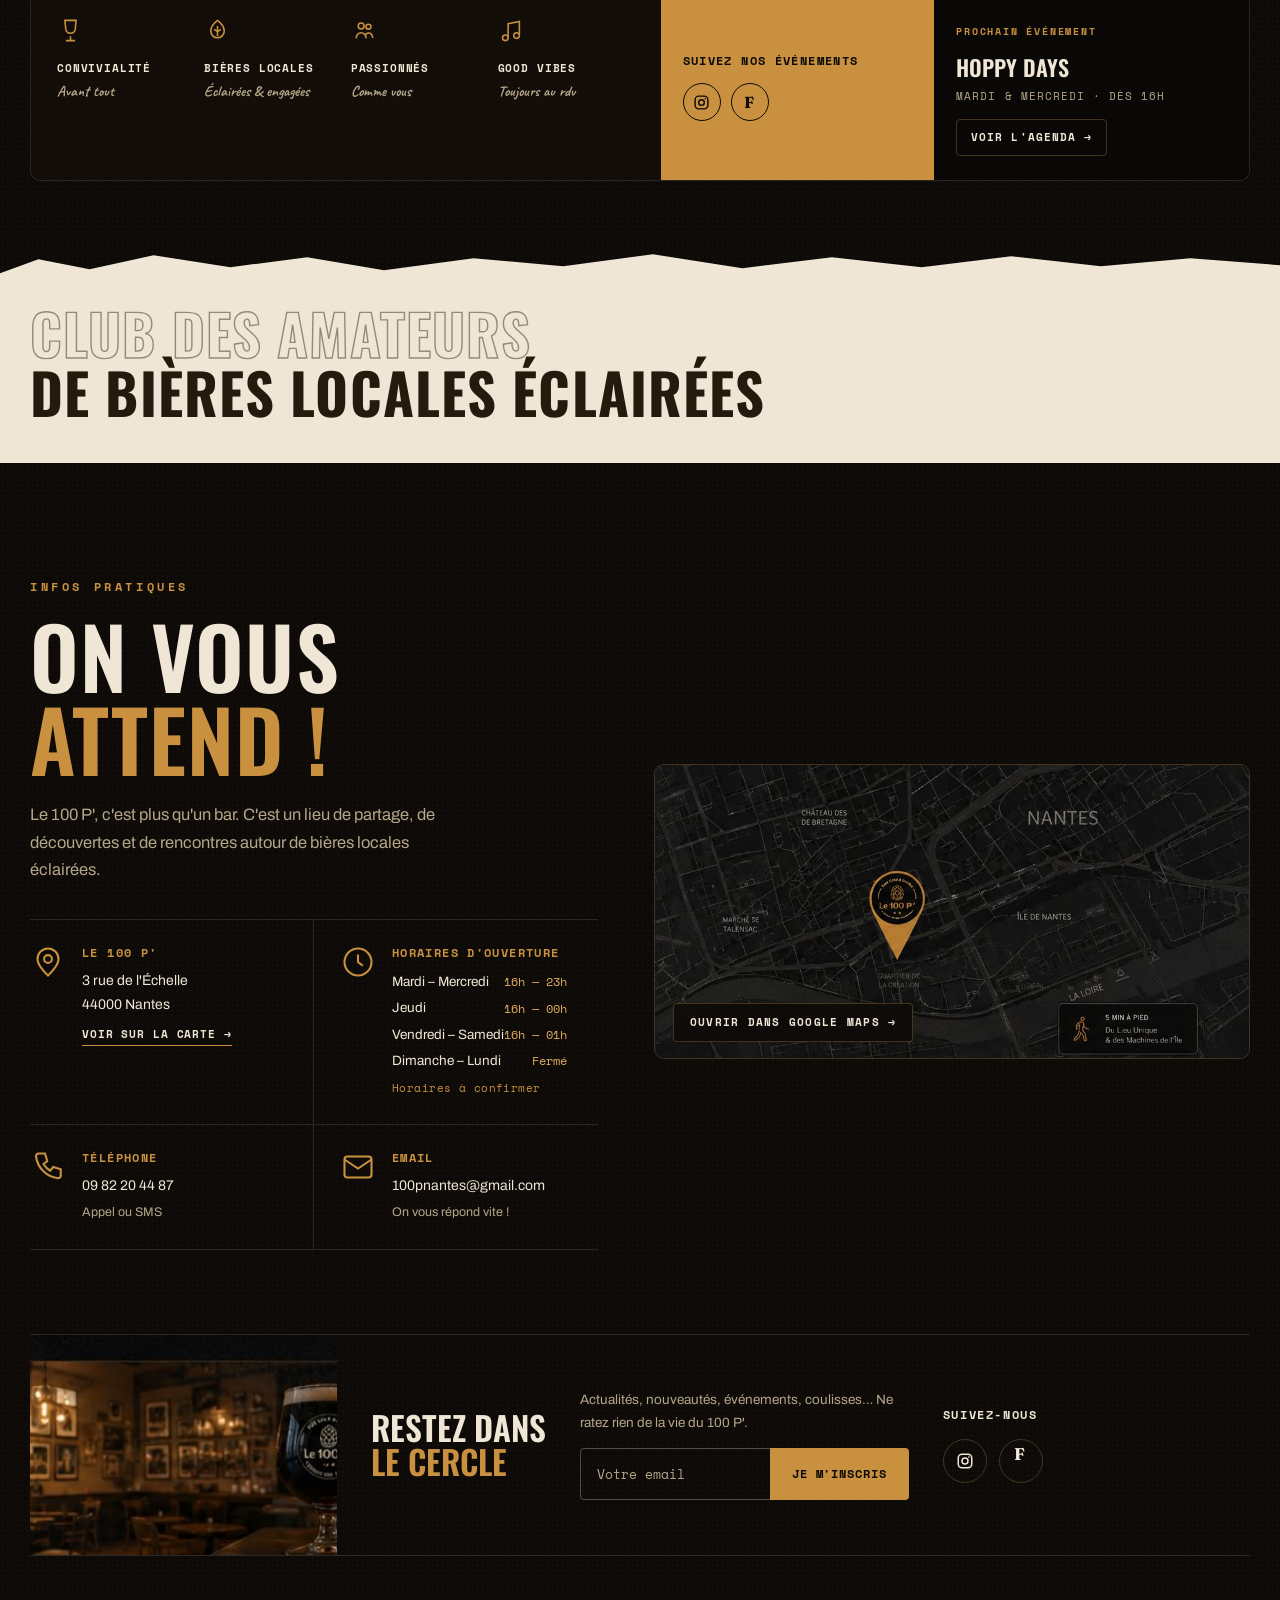
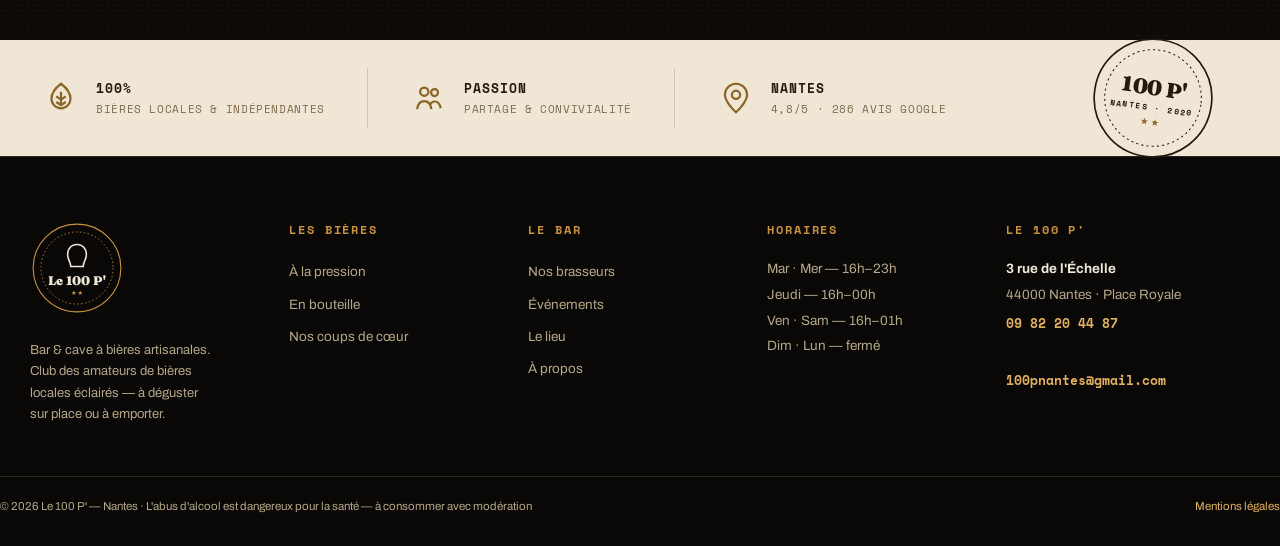
==== commit cc835de6: "Refonte complète sur maquettes client : DA speakeasy noir & or - Nouvelle DA : fond #0D0A07, craie #" ====
--- a/index.html
+++ b/index.html
@@ -9,8 +9,8 @@
 <title>Le 100 P' — Bar à bières artisanales à Nantes</title>
 <meta name="description" content="Le 100 P', bar & cave à bières artisanales et locales à Nantes, près de la Place Royale. À déguster sur place ou à emporter, vins & produits locaux à grignoter. Hoppy Days mardi & mercredi.">
 <link rel="canonical" href="https://le100p-nantes.fr/">
-<meta name="theme-color" content="#1C1B17">
-<link rel="icon" href="data:image/svg+xml,<svg xmlns='http://www.w3.org/2000/svg' viewBox='0 0 100 100'><rect width='100' height='100' rx='20' fill='%231C1B17'/><path d='M50 20c-9 0-16 7-16 17 0 8 5 12 5 20h22c0-8 5-12 5-20 0-10-7-17-16-17z' fill='none' stroke='%23F3EEE2' stroke-width='4'/><path d='M50 30v34M42 40l8 6 8-6M42 52l8 6 8-6' stroke='%23F3EEE2' stroke-width='3' fill='none'/></svg>">
+<meta name="theme-color" content="#0D0A07">
+<link rel="icon" href="data:image/svg+xml,<svg xmlns='http://www.w3.org/2000/svg' viewBox='0 0 100 100'><rect width='100' height='100' rx='20' fill='%230D0A07'/><path d='M50 20c-9 0-16 7-16 17 0 8 5 12 5 20h22c0-8 5-12 5-20 0-10-7-17-16-17z' fill='none' stroke='%23C9913F' stroke-width='4'/><path d='M50 30v34M42 40l8 6 8-6M42 52l8 6 8-6' stroke='%23C9913F' stroke-width='3' fill='none'/></svg>">
 
 <!-- Open Graph / Twitter -->
 <meta property="og:type" content="restaurant.restaurant">
@@ -50,853 +50,965 @@
   "email": "100pnantes@gmail.com",
   "aggregateRating": { "@type": "AggregateRating", "ratingValue": "4.8", "reviewCount": "286" },
   "sameAs": [ "https://www.facebook.com/le100P/", "https://www.instagram.com/le100p/" ]
-  /* TODO client : confirmer horaires (1 source indiquait une fermeture) + confirmer la note Google (4,8/286 via Restaurant Guru) + lien fiche Google Business dans sameAs. Tél alt mobile : 07 88 34 41 21. */
 }
 </script>
 
 <link rel="preconnect" href="https://fonts.googleapis.com">
 <link rel="preconnect" href="https://fonts.gstatic.com" crossorigin>
-<link href="https://fonts.googleapis.com/css2?family=Fraunces:ital,opsz,wght@0,9..144,400;0,9..144,600;0,9..144,900;1,9..144,500&family=Archivo:wght@400;500;600;700&family=Caveat:wght@500;700&display=swap" rel="stylesheet">
+<link href="https://fonts.googleapis.com/css2?family=Fraunces:ital,opsz,wght@0,9..144,600;0,9..144,900;1,9..144,500;1,9..144,700&family=Oswald:wght@500;600;700&family=Space+Mono:wght@400;700&family=Caveat:wght@500;700&family=Archivo:wght@400;500;600&display=swap" rel="stylesheet">
 
 <style>
-/* ================= DESIGN SYSTEM — Le 100 P' ================= */
-/* Typographie display : Shrimp — Anton Darri (gratuit usage commercial) */
-@font-face{
-  font-family:'Shrimp';
-  src:url('assets/fonts/Shrimp.ttf') format('truetype');
-  font-weight:100 900;
-  font-style:normal;
-  font-display:swap;
-}
+/* ================= DESIGN SYSTEM — Le 100 P' · speakeasy noir & or ================= */
 :root{
-  --noir:#16150F;
-  --slate:#1B1A15;      /* ardoise / chalkboard (noir chaud du logo) */
-  --slate2:#25231D;
-  --craie:#F2EDE1;      /* craie / papier crème */
-  --craie-soft:#CFC7B4;
-  --kraft:#E3D4B4;      /* bois / kraft de la devanture */
-  --kraft-deep:#C9B489;
-  --ambre:#C4863A;      /* ambre bière — accent unique */
-  --ambre-light:#E0A85C;
-  --line:rgba(242,237,225,.16);
-  --f-display:'Shrimp', 'Archivo', system-ui, sans-serif;
+  --noir:#0D0A07;          /* fond profond */
+  --noir2:#161009;         /* panneaux */
+  --noir3:#1E160C;
+  --craie:#EFE6D5;         /* texte clair / bandeaux */
+  --craie-soft:#B4A688;
+  --or:#C9913F;            /* accent doré */
+  --or-light:#E0AF62;
+  --line:rgba(224,175,98,.26);
+  --line-soft:rgba(239,230,213,.13);
+  --f-serif:'Fraunces', Georgia, serif;
+  --f-cond:'Oswald', 'Arial Narrow', sans-serif;
+  --f-mono:'Space Mono', monospace;
+  --f-script:'Caveat', cursive;
   --f-text:'Archivo', system-ui, sans-serif;
-  --f-chalk:'Caveat', cursive;
-  --maxw:1180px;
-  --ease:cubic-bezier(.77,0,.175,1);      /* quart in-out — reveals masqués */
-  --ease-out:cubic-bezier(.16,1,.3,1);    /* expo out — fades & hovers */
+  --maxw:1280px;
+  --ease:cubic-bezier(.77,0,.175,1);
+  --ease-out:cubic-bezier(.16,1,.3,1);
 }
 *{box-sizing:border-box;margin:0;padding:0}
 html{scroll-behavior:smooth}
-body{font-family:var(--f-text);color:var(--noir);background:var(--craie);line-height:1.6;-webkit-font-smoothing:antialiased;overflow-x:hidden}
+body{font-family:var(--f-text);color:var(--craie);background:var(--noir);line-height:1.65;-webkit-font-smoothing:antialiased;overflow-x:hidden}
 a{color:inherit;text-decoration:none}
 img{max-width:100%;display:block}
-::selection{background:var(--ambre);color:var(--noir)}
-:focus-visible{outline:2px solid var(--ambre);outline-offset:3px;border-radius:2px}
-.wrap{max-width:var(--maxw);margin:0 auto;padding:0 26px}
-.eyebrow{font-weight:700;text-transform:uppercase;letter-spacing:.28em;font-size:11.5px;color:var(--ambre)}
-.chalk{font-family:var(--f-chalk);font-weight:700}
-h2.title{font-family:var(--f-display);font-weight:900;font-size:clamp(38px,6vw,74px);line-height:1;letter-spacing:.005em;margin:.16em 0 .45em}
-
-/* ---------- REVEAL MASQUÉ (lignes de titres) ---------- */
-.t-line{display:block;overflow:hidden;padding-bottom:.06em;margin-bottom:-.06em}
+::selection{background:var(--or);color:var(--noir)}
+:focus-visible{outline:2px solid var(--or);outline-offset:3px;border-radius:2px}
+.wrap{max-width:var(--maxw);margin:0 auto;padding:0 30px}
+.grain{position:relative}
+.grain::before{content:"";position:absolute;inset:0;opacity:.05;pointer-events:none;z-index:1;
+  background-image:radial-gradient(rgba(239,230,213,.55) 1px,transparent 1px);background-size:5px 5px}
+.grain>*{position:relative;z-index:2}
+
+/* ---------- primitives typographiques ---------- */
+.eyebrow{font-family:var(--f-mono);font-weight:700;text-transform:uppercase;letter-spacing:.3em;font-size:12px;color:var(--or)}
+.t-cond{font-family:var(--f-cond);font-weight:600;text-transform:uppercase;line-height:.98;letter-spacing:.015em;color:var(--craie)}
+.t-cond .or{color:var(--or)}
+.t-serif{font-family:var(--f-serif);font-weight:900;line-height:.95;letter-spacing:-.01em;color:var(--craie)}
+.t-serif .or{color:var(--or)}
+.script{font-family:var(--f-script);font-weight:700;color:var(--or-light)}
+.mono{font-family:var(--f-mono)}
+h2.sec-title{font-size:clamp(44px,6.6vw,92px);margin:14px 0 0}
+.sec-head p.lead{max-width:52ch;color:var(--craie-soft);font-size:16px}
+
+/* ---------- reveals ---------- */
+.t-line{display:block;overflow:hidden;padding-bottom:.08em;margin-bottom:-.08em}
 .t-line i{display:block;font-style:normal;transform:translateY(112%);transition:transform 1s var(--ease)}
-.reveal.in .t-line i,.t-in .t-line i{transform:translateY(0)}
+.reveal.in .t-line i{transform:translateY(0)}
 .t-line:nth-child(2) i{transition-delay:.09s}
 .t-line:nth-child(3) i{transition-delay:.18s}
-
-/* ---------- NAV ---------- */
-header.nav{position:sticky;top:0;z-index:60;background:rgba(242,237,225,.72);backdrop-filter:blur(10px);border-bottom:1px solid transparent;transition:background .3s ease,border-color .3s ease,box-shadow .3s ease}
-header.nav.scrolled{background:rgba(242,237,225,.96);border-bottom-color:rgba(22,21,15,.1);box-shadow:0 8px 24px -18px rgba(0,0,0,.5)}
-.nav-in{display:flex;align-items:center;justify-content:space-between;height:76px;transition:height .3s ease}
-header.nav.scrolled .nav-in{height:62px}
-.brand .medal,.nav-in{transition:all .3s ease}
-.brand{display:flex;align-items:center;gap:12px}
-.brand .medal{width:42px;height:42px;border-radius:50%;background:var(--slate);display:grid;place-items:center;overflow:hidden;border:1.5px solid var(--noir)}
-.brand .medal img{width:100%;height:100%;object-fit:cover}
-.brand b{font-family:var(--f-display);font-weight:900;font-size:24px;letter-spacing:.02em}
-.nav-links{display:flex;gap:34px;align-items:center}
-.nav-links a{font-weight:600;font-size:12.5px;text-transform:uppercase;letter-spacing:.14em;position:relative;padding:4px 0}
-.nav-links a::after{content:"";position:absolute;left:0;bottom:0;width:0;height:2px;background:var(--ambre);transition:width .28s ease}
+.reveal .fade{opacity:0;transform:translateY(18px)}
+.reveal.in .fade{opacity:1;transform:none;transition:opacity .8s var(--ease-out),transform .8s var(--ease-out)}
+.reveal.in .fade.d1{transition-delay:.12s}.reveal.in .fade.d2{transition-delay:.24s}
+.reveal.in .fade.d3{transition-delay:.36s}.reveal.in .fade.d4{transition-delay:.48s}
+
+/* ---------- boutons ---------- */
+.btn{display:inline-flex;align-items:center;gap:12px;padding:16px 26px;border-radius:4px;cursor:pointer;border:0;
+  font-family:var(--f-mono);font-weight:700;font-size:13px;text-transform:uppercase;letter-spacing:.14em;
+  transition:background .3s var(--ease-out),color .3s var(--ease-out),border-color .3s var(--ease-out)}
+.btn .ar{display:inline-block;transition:transform .3s var(--ease-out)}
+.btn:hover .ar{transform:translateX(5px)}
+.btn-or{background:var(--or);color:var(--noir)}
+.btn-or:hover{background:var(--or-light)}
+.btn-ghost{background:transparent;color:var(--craie);border:1px solid rgba(239,230,213,.35)}
+.btn-ghost:hover{border-color:var(--or);color:var(--or-light)}
+
+/* ---------- sceau ---------- */
+.seal{filter:drop-shadow(0 10px 24px rgba(0,0,0,.6))}
+.seal .ring{transform-box:fill-box;transform-origin:center;animation:sealspin 30s linear infinite}
+@keyframes sealspin{to{transform:rotate(360deg)}}
+.seal .arc{font-family:var(--f-mono);font-size:7.2px;font-weight:700;letter-spacing:1.6px}
+.seal .name{font-family:var(--f-serif);font-weight:900;font-size:19px}
+.seal .star{font-size:10px}
+
+/* ================= NAV ================= */
+header.nav{position:sticky;top:0;z-index:80;background:rgba(13,10,7,.85);backdrop-filter:blur(12px);border-bottom:1px solid var(--line)}
+.nav-in{display:flex;align-items:center;gap:24px;height:78px}
+.brand{display:flex;align-items:center;gap:13px;margin-right:auto}
+.brand svg{width:50px;height:50px}
+.brand b{font-family:var(--f-serif);font-weight:900;font-size:23px;color:var(--craie);white-space:nowrap}
+.nav-links{display:flex;gap:24px;align-items:center}
+.nav-links a{font-family:var(--f-mono);font-weight:700;font-size:11.5px;text-transform:uppercase;letter-spacing:.12em;position:relative;padding:6px 0;color:var(--craie)}
+.nav-links a::after{content:"";position:absolute;left:0;bottom:0;width:0;height:2px;background:var(--or);transition:width .3s var(--ease-out)}
 .nav-links a:hover::after,.nav-links a.active::after{width:100%}
-.nav-cta{background:var(--slate);color:var(--craie)!important;padding:11px 20px;border-radius:4px;font-weight:600;font-size:14px;transition:.2s}
-.nav-cta::after{display:none!important}
-.nav-cta:hover{background:var(--ambre)}
+.nav-tel{font-family:var(--f-mono);font-weight:700;font-size:12px;letter-spacing:.08em;border:1px solid rgba(239,230,213,.3);border-radius:4px;padding:12px 15px;white-space:nowrap;transition:border-color .3s}
+.nav-tel:hover{border-color:var(--or)}
+.nav-cta{background:var(--or);color:var(--noir)!important;padding:13px 17px;border-radius:4px;font-family:var(--f-mono);font-weight:700;font-size:11.5px;text-transform:uppercase;letter-spacing:.1em;white-space:nowrap;transition:background .3s}
+.nav-cta:hover{background:var(--or-light)}
 .burger{display:none;flex-direction:column;gap:5px;background:none;border:0;cursor:pointer;padding:6px}
-.burger span{width:26px;height:2.5px;background:var(--noir);border-radius:3px;transition:.3s}
-
-/* ---------- HERO — photo pleine page + wordmark monumental ---------- */
-.hero{position:relative;min-height:100svh;display:flex;flex-direction:column;color:var(--craie);background:var(--slate);overflow:hidden}
-.hero-bg{position:absolute;inset:-9% 0;z-index:0;will-change:transform}
-.hero-bg img{width:100%;height:100%;object-fit:cover;object-position:center 40%;filter:saturate(.85) contrast(1.06) brightness(.5)}
-@keyframes heroIn{from{opacity:0}to{opacity:1}}
-.hero::before{content:"";position:absolute;inset:0;z-index:1;pointer-events:none;
-  background:linear-gradient(180deg,rgba(22,21,15,.74),rgba(22,21,15,.2) 34%,rgba(22,21,15,.12) 54%,rgba(27,26,21,.86) 86%,var(--slate))}
+.burger span{width:26px;height:2px;background:var(--craie);border-radius:3px;transition:.3s}
+
+/* ================= 1 · HERO ================= */
+.hero{position:relative;min-height:100svh;display:flex;align-items:center;overflow:hidden;background:var(--noir)}
+.hero-bg{position:absolute;inset:-8% 0;z-index:0;will-change:transform}
+.hero-bg img{width:100%;height:100%;object-fit:cover;object-position:68% 30%;filter:saturate(.92) brightness(.72)}
+.hero::before{content:"";position:absolute;inset:0;z-index:1;
+  background:linear-gradient(90deg,rgba(13,10,7,.96) 0%,rgba(13,10,7,.85) 32%,rgba(13,10,7,.42) 62%,rgba(13,10,7,.32) 100%),
+             linear-gradient(180deg,rgba(13,10,7,.55),transparent 26%,transparent 70%,rgba(13,10,7,.92))}
 .hero::after{content:"";position:absolute;inset:0;z-index:1;opacity:.05;pointer-events:none;
-  background-image:radial-gradient(rgba(242,237,225,.6) 1px,transparent 1px);background-size:5px 5px}
-.hero .wrap{position:relative;z-index:2;width:100%}
-.hero-top{display:flex;align-items:flex-start;justify-content:space-between;gap:44px;padding-top:94px}
-.hero-eyebrow{color:var(--ambre-light)}
-.hero-side{max-width:30ch;text-align:right;font-size:14.5px;line-height:1.6;color:var(--craie-soft)}
-.hero-side b{color:var(--craie)}
-.hero-mid{margin-top:auto;margin-bottom:auto;padding:26px 0;display:flex;flex-direction:column;align-items:flex-start;gap:18px}
-.hero-chalk{font-family:var(--f-chalk);font-weight:700;font-size:clamp(21px,2.4vw,30px);color:var(--craie);text-shadow:0 4px 22px rgba(0,0,0,.45)}
-.hero-chalk .st{color:var(--ambre-light)}
-.hero-cta{display:flex;gap:14px;flex-wrap:wrap}
-.hero-bottom{margin-top:auto;padding-bottom:26px}
-.hero-word{display:block;font-family:var(--f-display);font-weight:900;font-size:clamp(90px,17.6vw,290px);line-height:.86;letter-spacing:.01em;color:var(--craie);white-space:nowrap}
-.hero-word .ap{color:var(--ambre)}
-.hero-baseline{display:block;font-family:var(--f-display);font-style:italic;font-weight:500;font-size:clamp(20px,2.9vw,42px);color:var(--ambre-light);letter-spacing:.02em;margin-top:8px}
-.hero-bottom .t-line{padding-bottom:.1em;margin-bottom:-.1em}
+  background-image:radial-gradient(rgba(239,230,213,.5) 1px,transparent 1px);background-size:5px 5px}
+.hero-ghost{position:absolute;left:-70px;top:2%;z-index:1;font-family:var(--f-serif);font-weight:900;font-size:min(76vh,760px);line-height:1;
+  color:transparent;-webkit-text-stroke:1.5px rgba(201,145,63,.13);pointer-events:none;user-select:none}
+.hero .wrap{position:relative;z-index:2;width:100%;padding-top:56px;padding-bottom:130px}
+.hero-eyebrow{opacity:0;animation:fadeUp .8s ease .3s forwards}
+.hero-grid{display:flex;align-items:flex-start;gap:46px;margin-top:22px}
+h1.hero-title{font-family:var(--f-serif);font-weight:900;font-size:clamp(58px,8.4vw,122px);line-height:.9;letter-spacing:-.015em;color:var(--craie)}
+h1.hero-title .or{color:var(--or)}
+.hero-title .t-line i{animation:wordUp 1.1s var(--ease) forwards;transform:translateY(112%);transition:none}
+.hero-title .t-line:nth-child(1) i{animation-delay:.5s}
+.hero-title .t-line:nth-child(2) i{animation-delay:.64s}
+.hero-title .t-line:nth-child(3) i{animation-delay:.78s}
 @keyframes wordUp{from{transform:translateY(112%)}to{transform:translateY(0)}}
-
-/* — intro : le hero s'anime lui-même pour ouvrir le site —
-   1. ardoise nue : « Le 100 P' » se révèle au centre de l'écran
-   2. la baseline le rejoint
-   3. le bloc descend se poser en bas pendant que la photo apparaît
-   4. le reste du hero entre en cascade */
-body.introing{overflow:hidden}
-.hero-bg,.hero-eyebrow,.hero-side,.hero-chalk,.hero-cta,.hero-seal,.hero-tag,.hero-meta{opacity:0}
-.hero-bottom .t-line i{transform:translateY(112%)}
-.hero-bottom{animation:heroSettle .95s var(--ease) 1.9s both}
-@keyframes heroSettle{from{transform:translateY(calc(-50vh + 50% + 42px))}to{transform:translateY(0)}}
-.hero-word .t-line i{animation:wordUp 1.15s var(--ease) .4s forwards}
-.hero-baseline .t-line i{animation:wordUp 1s var(--ease) 1.05s forwards}
-.hero-bg{animation:heroIn 1.4s ease 2s forwards}
-.hero-eyebrow{animation:fadeUp .8s ease 2.55s forwards}
-.hero-side{animation:fadeUp .8s ease 2.67s forwards}
-.hero-chalk{animation:fadeUp .8s ease 2.8s forwards}
-.hero-cta{animation:fadeUp .8s ease 2.92s forwards}
-.hero-seal{animation:fadeUp .8s ease 3.05s forwards}
-.hero-tag{animation:fadeUp .8s ease 3.15s forwards}
-.hero-meta{animation:fadeUp .9s ease 2.95s forwards}
 @keyframes fadeUp{from{opacity:0;transform:translateY(16px)}to{opacity:1;transform:translateY(0)}}
-.btn{position:relative;display:inline-flex;align-items:center;gap:10px;padding:15px 28px;border-radius:5px;font-weight:600;font-size:15px;cursor:pointer;border:0;overflow:hidden;transition:color .35s var(--ease-out),border-color .35s var(--ease-out)}
-.btn::before{content:"";position:absolute;inset:0;background:var(--noir);transform:translateY(101%);transition:transform .45s var(--ease);z-index:0}
-.btn>*{position:relative;z-index:1}
-.btn .ar{display:inline-block;transition:transform .35s var(--ease-out);font-weight:400}
-.btn:hover .ar{transform:translateX(5px)}
-.btn-amber{background:var(--ambre);color:var(--noir)}
-.btn-amber:hover{color:var(--craie)}
-.btn-amber:hover::before{transform:translateY(0)}
-.btn-out{background:transparent;color:var(--craie);border:1.5px solid var(--craie-soft)}
-.btn-out::before{background:var(--craie)}
-.btn-out:hover{color:var(--noir);border-color:var(--craie)}
-.btn-out:hover::before{transform:translateY(0)}
-@keyframes sealspin{to{transform:rotate(360deg)}}
-.hero-meta{display:flex;align-items:center;gap:16px;flex-wrap:wrap;margin-top:16px;padding-top:13px;border-top:1px solid rgba(242,237,225,.22);font-size:12px;font-weight:700;letter-spacing:.2em;text-transform:uppercase;color:var(--craie-soft);opacity:0;animation:fadeUp .9s ease 1.5s forwards}
-.hero-meta .sep{color:var(--ambre);font-size:11px;letter-spacing:0}
-.hero-seal{position:absolute;top:40%;right:max(26px,4.5vw);width:122px;height:122px;filter:drop-shadow(0 14px 26px rgba(0,0,0,.6));opacity:0;animation:fadeUp .8s ease 1.2s forwards;z-index:3}
-.hero-seal .seal-ring,.loader-seal .seal-ring{transform-box:fill-box;transform-origin:center;animation:sealspin 28s linear infinite}
-.hero-seal .seal-arc,.loader-seal .seal-arc{font-family:var(--f-text);font-size:7px;font-weight:700;letter-spacing:1.4px;fill:#16150F}
-.hero-seal .seal-star,.loader-seal .seal-star{font-size:12px;fill:var(--ambre)}
-.hero-seal .seal-name,.loader-seal .seal-name{font-family:var(--f-display);font-weight:900;font-size:22px;fill:#16150F}
-.hero-seal .seal-sub,.loader-seal .seal-sub{font-family:var(--f-text);font-size:6.5px;font-weight:700;letter-spacing:1.6px;fill:#7a5a24}
-.hero-tag{position:absolute;right:max(26px,4.5vw);top:calc(40% + 108px);z-index:3;background:var(--ambre);color:var(--noir);font-family:var(--f-chalk);font-weight:700;font-size:21px;padding:6px 18px;border-radius:4px;transform:rotate(-4deg);box-shadow:0 12px 24px -12px rgba(0,0,0,.7);
-  opacity:0;animation:fadeUp .8s ease 1.35s forwards}
-
-/* ---------- TAPES diagonales (signature) ---------- */
-.tapes{position:relative;z-index:7;margin:-38px 0 -48px;pointer-events:none}
-.tapes .marq{width:108vw;margin-left:-4vw}
-.tapes .t1{transform:rotate(-1.15deg)}
-.tapes .t2{transform:rotate(1.15deg);margin-top:-44px;background:var(--slate);border-color:var(--noir);box-shadow:0 16px 34px -22px rgba(0,0,0,.55)}
-.marq{background:var(--ambre);color:var(--noir);overflow:hidden;border-top:1.5px solid var(--noir);border-bottom:1.5px solid var(--noir)}
-.marq-track{display:flex;white-space:nowrap;animation:slide 30s linear infinite;will-change:transform}
-.marq:hover .marq-track,.brass:hover .brass-track{animation-play-state:paused}
-.marq-track span{font-family:var(--f-display);font-weight:900;font-size:32px;padding:14px 30px;display:inline-flex;align-items:center;gap:30px;letter-spacing:.02em}
-.marq-track span:nth-child(even){color:transparent;-webkit-text-stroke:1.2px var(--noir)}
-.marq-track span::after{content:"✶";font-size:15px;color:var(--noir);-webkit-text-stroke:0}
-.t2 .marq-track{animation:slide 38s linear infinite reverse;font-size:0}
-.t2 .marq-track span{color:var(--craie);font-size:24px;padding:11px 24px}
-.t2 .marq-track span:nth-child(even){color:transparent;-webkit-text-stroke:1px var(--craie)}
-.t2 .marq-track span::after{color:var(--ambre-light)}
+.hero-sealbox{margin-top:14px;flex-shrink:0;opacity:0;animation:fadeUp .9s ease 1.15s forwards}
+.hero-sealbox .seal{width:168px;height:168px}
+.hero-note{margin-top:14px;font-family:var(--f-mono);font-size:10.5px;font-weight:700;letter-spacing:.18em;text-transform:uppercase;color:var(--craie-soft);text-align:center}
+.hero-note .script{display:block;font-size:21px;letter-spacing:0;text-transform:none;margin-bottom:2px}
+.hero-baseline{font-family:var(--f-serif);font-style:italic;font-weight:500;font-size:clamp(19px,2vw,27px);color:var(--craie);margin-top:26px;opacity:0;animation:fadeUp .8s ease 1.05s forwards}
+.hero-cta{display:flex;gap:16px;flex-wrap:wrap;margin-top:34px;opacity:0;animation:fadeUp .8s ease 1.2s forwards}
+.hero-values{position:absolute;right:34px;bottom:158px;z-index:2;text-align:left;font-family:var(--f-mono);font-weight:700;font-size:12px;letter-spacing:.16em;text-transform:uppercase;color:var(--craie);opacity:0;animation:fadeUp .9s ease 1.5s forwards}
+.hero-values::before{content:"";display:block;width:110px;height:1px;background:var(--or);margin-bottom:14px}
+.hero-values span{display:block;padding:3px 0}
+.hero-values span:last-child{color:var(--or-light)}
+.hero-count{position:absolute;left:34px;bottom:130px;z-index:2;font-family:var(--f-mono);font-size:11px;font-weight:700;color:var(--craie-soft);display:flex;flex-direction:column;gap:6px;opacity:0;animation:fadeUp .9s ease 1.6s forwards}
+.hero-count b{color:var(--craie)}
+.hero-count .bar{width:1px;height:26px;background:var(--line);margin-left:9px}
+.hero-scroll{position:absolute;right:34px;bottom:40px;z-index:3;display:flex;align-items:center;gap:14px;font-family:var(--f-mono);font-weight:700;font-size:10.5px;letter-spacing:.2em;text-transform:uppercase;color:var(--craie);opacity:0;animation:fadeUp .9s ease 1.7s forwards}
+.hero-scroll .circ{width:40px;height:40px;border:1px solid var(--line);border-radius:50%;display:grid;place-items:center;color:var(--or);animation:bob 2s ease-in-out infinite}
+@keyframes bob{0%,100%{transform:translateY(0)}50%{transform:translateY(5px)}}
+/* marquee diagonal */
+.hero-tape{position:absolute;left:-4vw;right:-4vw;bottom:66px;z-index:2;transform:rotate(-2deg);
+  background:rgba(13,10,7,.72);border-top:1px solid var(--line);border-bottom:1px solid var(--line);overflow:hidden;backdrop-filter:blur(2px)}
+.tape-track{display:flex;white-space:nowrap;animation:slide 36s linear infinite;will-change:transform}
+.tape-track span{font-family:var(--f-mono);font-weight:700;font-size:14px;letter-spacing:.28em;text-transform:uppercase;color:var(--craie);padding:13px 26px;display:inline-flex;align-items:center;gap:26px}
+.tape-track span::after{content:"·";color:var(--or)}
+.tape-track span:nth-child(even){color:transparent;-webkit-text-stroke:1px rgba(239,230,213,.55)}
 @keyframes slide{to{transform:translateX(-50%)}}
 
-/* ---------- BTN-LINE (rangée bordée + cellule flèche) ---------- */
-.btn-line{display:flex;align-items:stretch;border:1.5px solid rgba(242,237,225,.35);border-radius:6px;overflow:hidden;font-family:var(--f-display);font-weight:900;text-transform:uppercase;letter-spacing:.02em;transition:background .35s var(--ease-out),border-color .35s var(--ease-out),color .35s var(--ease-out)}
-.btn-line .bl-txt{flex:1;padding:19px 26px;font-size:clamp(16px,2vw,25px);line-height:1.15;letter-spacing:.03em}
-.btn-line .bl-cell{display:grid;place-items:center;width:88px;border-left:1.5px solid rgba(242,237,225,.35);font-size:26px;transition:border-color .35s var(--ease-out)}
-.btn-line .ar{display:inline-block;transition:transform .35s var(--ease-out)}
-.btn-line:hover{background:var(--ambre);border-color:var(--ambre);color:var(--noir)}
-.btn-line:hover .bl-cell{border-left-color:rgba(22,21,15,.3)}
-.btn-line:hover .ar{transform:translateX(7px)}
-.btn-line--dark{border-color:rgba(22,21,15,.4);color:var(--noir)}
-.btn-line--dark .bl-cell{border-left-color:rgba(22,21,15,.4)}
-.btn-line--dark:hover{background:var(--noir);border-color:var(--noir);color:var(--craie)}
-.btn-line--dark:hover .bl-cell{border-left-color:rgba(242,237,225,.25)}
-
-/* ---------- STATEMENT (baseline géante, éditorial asymétrique) ---------- */
-.statement{background:var(--craie);padding:150px 0 120px;position:relative;overflow:hidden}
-.st-head{display:flex;align-items:flex-end;justify-content:space-between;gap:44px;margin-bottom:40px}
-.st-side{max-width:34ch;font-size:15px;line-height:1.65;color:#5a564a;text-align:right}
-.st-side b{color:var(--noir)}
-.st-title{font-family:var(--f-display);font-weight:900;font-size:clamp(46px,8.6vw,140px);line-height:.96;letter-spacing:.005em;color:var(--noir)}
-.st-title .tchalk{font-family:var(--f-chalk);font-weight:700;color:var(--ambre);font-size:1.06em;letter-spacing:0}
-.st-title .t-line:nth-child(2) i{padding-left:.55em;white-space:nowrap}
-.st-title .chip{display:inline-block;width:1.35em;height:.74em;border-radius:.4em;overflow:hidden;vertical-align:-.06em;margin:0 .08em;box-shadow:0 .1em .3em rgba(22,21,15,.35);transform:rotate(-2.5deg)}
-.st-title .t-line:nth-child(2) .chip{transform:rotate(2deg)}
-.st-title .chip img{width:100%;height:100%;object-fit:cover;display:block}
-.st-foot{display:flex;align-items:center;gap:18px;margin-top:46px;opacity:0;transform:translateY(14px);transition:opacity .8s var(--ease-out) .5s,transform .8s var(--ease-out) .5s}
-.reveal.in .st-foot{opacity:1;transform:none}
-.st-foot .rule{width:64px;height:1.5px;background:rgba(22,21,15,.3)}
-.st-foot span{font-size:12px;font-weight:700;letter-spacing:.24em;text-transform:uppercase;color:#8a8578}
-.st-hatch{position:absolute;right:calc(6.5% + 180px);bottom:96px;width:150px;height:96px;background:repeating-linear-gradient(0deg,var(--ambre) 0 3px,transparent 3px 10px);opacity:.7;pointer-events:none}
-.st-pint{position:absolute;right:max(20px,6.5%);bottom:64px;width:clamp(140px,14.5vw,205px);margin:0;pointer-events:none;z-index:0}
-.st-pint img{width:100%;height:auto;transform:rotate(3deg);filter:drop-shadow(0 44px 54px rgba(22,21,15,.38))}
-.reveal .st-pint{opacity:0;transform:translateY(34px)}
-.reveal.in .st-pint{opacity:1;transform:none;transition:opacity 1s var(--ease-out) .35s,transform 1s var(--ease-out) .35s}
-.statement .st-title,.statement .st-head,.statement .st-foot{position:relative;z-index:1}
-
-/* ---------- BANDE PHOTO (parallax translation) ---------- */
-.band{position:relative;height:clamp(380px,68vh,640px);overflow:hidden;background:var(--slate)}
-.band-img{position:absolute;inset:-18% 0;will-change:transform}
-.band-img img{width:100%;height:100%;object-fit:cover;filter:saturate(.9) contrast(1.05) brightness(.82)}
-.band::after{content:"";position:absolute;inset:0;background:linear-gradient(180deg,rgba(22,21,15,.35),transparent 30%,transparent 62%,rgba(22,21,15,.55));pointer-events:none}
-.band-inner{position:absolute;inset:0;display:flex;flex-direction:column;align-items:center;justify-content:center;gap:10px;z-index:1;text-align:center;padding:0 26px;background:radial-gradient(ellipse 58% 52% at center,rgba(22,21,15,.5),transparent 72%)}
-.band-inner .chalk{font-size:clamp(30px,4.6vw,54px);color:var(--craie);text-shadow:0 6px 30px rgba(0,0,0,.5);line-height:1.15}
-.band-inner .chalk .st{color:var(--ambre-light)}
-.band-inner small{font-size:11.5px;font-weight:700;letter-spacing:.26em;text-transform:uppercase;color:var(--craie-soft)}
-
-/* ---------- CONCEPT / PILIERS ---------- */
-.concept{padding:120px 0 110px;background:var(--craie);position:relative;overflow:hidden}
-.concept .wrap{position:relative;z-index:1}
-.concept-stamp{position:absolute;left:-26px;bottom:44px;width:206px;height:206px;color:rgba(22,21,15,.12);transform:rotate(-12deg);pointer-events:none;z-index:0}
-.concept-stamp .cstamp-arc{font-family:var(--f-text);font-size:7px;font-weight:700;letter-spacing:1.5px;fill:currentColor}
-.concept-stamp .cstamp-mid{font-family:var(--f-display);font-weight:900;font-size:20px;fill:currentColor}
-.title-rule{display:block;width:0;height:3px;background:var(--ambre);margin:8px 0 22px;border-radius:2px;transition:width .9s cubic-bezier(.16,1,.3,1) .3s}
-.reveal.in .title-rule{width:72px}
-.lead{max-width:48ch;font-size:19px;color:#403d34}
-.sign{color:var(--ambre);font-size:25px;margin-top:18px}
-/* La maison — éditorial */
-.maison-head{text-align:center;max-width:840px;margin:0 auto}
-.maison-head .title-rule{margin:10px auto 0}
-.title .tchalk{font-family:var(--f-chalk);font-weight:700;color:var(--ambre);font-size:1.14em;letter-spacing:0}
-.maison-grid{display:grid;grid-template-columns:1.02fr .98fr;gap:70px;align-items:center;margin:52px 0 76px}
-.maison-text .lead b{color:var(--noir)}
-.stats{display:grid;grid-template-columns:1fr 1fr;gap:0 30px;margin-top:34px}
-.stat{padding:18px 0 16px;border-top:2px solid rgba(22,21,15,.15)}
-.stat b{display:block;font-family:var(--f-display);font-weight:900;font-size:clamp(32px,3.2vw,46px);line-height:1;color:var(--noir);letter-spacing:.01em}
-.stat b span{color:var(--ambre);font-size:.58em;font-weight:600}
-.stat small{display:block;margin-top:7px;font-size:11.5px;font-weight:700;letter-spacing:.13em;text-transform:uppercase;color:#8a8578}
-.reveal .stat{opacity:0;transform:translateY(14px)}
-.reveal.in .stat{opacity:1;transform:none;transition:opacity .65s cubic-bezier(.16,1,.3,1),transform .65s cubic-bezier(.16,1,.3,1)}
-.reveal.in .stat:nth-child(1){transition-delay:.15s}.reveal.in .stat:nth-child(2){transition-delay:.25s}.reveal.in .stat:nth-child(3){transition-delay:.35s}.reveal.in .stat:nth-child(4){transition-delay:.45s}
-.maison-photos{position:relative;padding:14px 10px 40px 30px}
-.ph-main{position:relative;transform:rotate(1.4deg);transition:transform .45s ease}
-.maison-photos:hover .ph-main{transform:rotate(.3deg)}
-.ph-main img{width:100%;aspect-ratio:4/3;object-fit:cover;border-radius:6px;box-shadow:0 30px 55px -30px rgba(0,0,0,.55)}
-.tape{position:absolute;width:96px;height:26px;background:rgba(214,186,132,.7);box-shadow:0 2px 6px rgba(0,0,0,.18);backdrop-filter:blur(1px)}
-.tape.t1{top:-11px;left:-26px;transform:rotate(-37deg)}
-.tape.t2{top:-9px;right:-22px;transform:rotate(33deg)}
-.ph-pola{position:absolute;left:-6px;bottom:-22px;width:205px;background:#fff;padding:10px 10px 30px;border-radius:3px;box-shadow:0 18px 34px -16px rgba(0,0,0,.5);transform:rotate(-5deg);transition:transform .4s ease}
-.ph-pola:hover{transform:rotate(-2deg) translateY(-5px)}
-.ph-pola img{width:100%;aspect-ratio:1/1;object-fit:cover}
-.ph-pola .cap{font-family:var(--f-chalk);font-weight:700;font-size:18px;text-align:center;margin-top:8px;color:var(--noir)}
-.ci-badge{position:absolute;top:-26px;right:-8px;width:106px;height:106px;border-radius:50%;background:var(--slate);color:var(--ambre-light);display:grid;place-content:center;text-align:center;font-family:var(--f-display);font-weight:900;font-size:26px;line-height:1;border:3px solid var(--craie);box-shadow:0 14px 28px -12px rgba(0,0,0,.6);transform:rotate(7deg)}
-.ci-badge small{display:block;font-family:var(--f-text);font-weight:600;font-size:8.5px;letter-spacing:.14em;text-transform:uppercase;color:var(--craie-soft);margin-top:6px;line-height:1.35}
-
-/* piliers = cartes différenciées */
-.pil-grid{display:grid;grid-template-columns:repeat(3,1fr);gap:22px;align-items:stretch}
-.pil{position:relative;border-radius:12px;padding:30px 28px 28px;overflow:hidden;box-shadow:0 22px 42px -30px rgba(0,0,0,.55);transition:transform .35s ease;display:flex;flex-direction:column}
-.pil:hover{transform:translateY(-7px)}
-.reveal .pil{opacity:0;transform:translateY(22px)}
-.reveal.in .pil{opacity:1;transform:none;transition:opacity .7s cubic-bezier(.16,1,.3,1),transform .7s cubic-bezier(.16,1,.3,1)}
-.reveal.in .pil:nth-child(1){transition-delay:.1s}.reveal.in .pil:nth-child(2){transition-delay:.22s}.reveal.in .pil:nth-child(3){transition-delay:.34s}
-.reveal.in .pil:hover{transform:translateY(-7px);transition:transform .35s ease}
-.pil-top{display:flex;align-items:flex-start;justify-content:space-between;margin-bottom:20px}
-.pnum{font-family:var(--f-display);font-weight:900;font-size:46px;line-height:.85;color:var(--ambre)}
-.pnum::after{content:"";display:block;width:34px;height:2px;background:currentColor;opacity:.55;margin-top:9px}
-.picon{width:54px;height:54px;border:1.5px solid var(--ambre);border-radius:50%;display:grid;place-items:center;flex-shrink:0;color:var(--ambre)}
-.picon svg{width:26px;height:26px;stroke:currentColor;fill:none}
-.pil h3{font-family:var(--f-display);font-weight:600;font-size:26px;letter-spacing:.01em;margin-bottom:9px}
-.pil p{font-size:14.5px;line-height:1.6;color:#4a4636}
-/* 01 — dark + épi */
-.pil--dark{background:var(--slate);color:var(--craie)}
-.pil--dark h3{color:var(--craie)}
-.pil--dark p{color:var(--craie-soft)}
-.pil--dark .pnum,.pil--dark .picon{color:var(--ambre-light)}
-.pil--dark .picon{border-color:var(--ambre-light)}
-.pil-leaf{position:absolute;left:-4px;bottom:-8px;width:78px;height:auto;color:rgba(224,168,92,.3);pointer-events:none}
-/* 02 — ticket */
-.pil--ticket{background:#FBF6EA;color:var(--noir);padding-left:34px;padding-right:34px;box-shadow:0 22px 42px -30px rgba(0,0,0,.4);
-  -webkit-mask:
-    radial-gradient(circle 6px at left 50%,#0000 95%,#000) left/12px 24px repeat-y,
-    radial-gradient(circle 6px at right 50%,#0000 95%,#000) right/12px 24px repeat-y,
-    linear-gradient(#000,#000) center/calc(100% - 24px) 100% no-repeat;
-  mask:
-    radial-gradient(circle 6px at left 50%,#0000 95%,#000) left/12px 24px repeat-y,
-    radial-gradient(circle 6px at right 50%,#0000 95%,#000) right/12px 24px repeat-y,
-    linear-gradient(#000,#000) center/calc(100% - 24px) 100% no-repeat}
-.ticket-foot{display:flex;align-items:center;gap:12px;margin-top:auto;padding-top:22px}
-.ticket-foot .tl{flex:1;height:1px;background:repeating-linear-gradient(90deg,rgba(22,21,15,.4) 0 5px,transparent 5px 10px)}
-.ticket-foot .tstamp{flex-shrink:0;width:40px;height:40px;border:1.5px solid var(--ambre);color:var(--ambre);border-radius:50%;display:grid;place-items:center;font-family:var(--f-display);font-weight:900;font-size:12px;line-height:1}
-/* 03 — kraft + note craie */
-.pil--kraft{background:#C89A57;color:#231a0c}
-.pil--kraft h3{color:#1c1408}
-.pil--kraft p{color:#3a2c14}
-.pil--kraft .pnum{color:#F4EFE4}
-.pil--kraft .picon{color:#231a0c;border-color:#231a0c}
-.pil-note{display:inline-flex;align-items:center;gap:8px;margin-top:auto;padding-top:18px;font-family:var(--f-chalk);font-weight:700;font-size:21px;color:#1c1408}
-.pil-note::before{content:"↖";font-family:var(--f-text);font-size:17px;font-weight:700}
-
-/* ---------- CARTE (ardoise) — signature ---------- */
-.carte{background:var(--slate);color:var(--craie);padding:110px 0 30px;position:relative}
-.carte h2.title{font-size:clamp(44px,7.2vw,98px)}
-.carte::before{content:"";position:absolute;inset:0;opacity:.05;background-image:radial-gradient(rgba(242,237,225,.6) 1px,transparent 1px);background-size:5px 5px;pointer-events:none}
-.carte .wrap{position:relative}
-.carte h2.title{color:var(--craie)}
-.carte .eyebrow{color:var(--ambre-light)}
-.beer-grid{display:grid;grid-template-columns:1.3fr .7fr;gap:36px;margin-top:8px;align-items:start}
-.slate-list{border:2px solid var(--line);border-radius:10px;padding:8px 18px}
-.brow{display:flex;align-items:center;justify-content:space-between;gap:0;padding:16px 8px;border-bottom:1px dashed var(--line);border-radius:8px;transition:background .25s ease}
-.brow:hover{background:rgba(242,237,225,.05)}
-.brow:last-child{border-bottom:0}
-.brow .lead-dots{flex:1;min-width:24px;margin:0 14px;border-bottom:2px dotted rgba(242,237,225,.22);transform:translateY(4px)}
-.brow:hover .lead-dots{border-bottom-color:rgba(224,168,92,.5)}
-/* stagger reveal ardoise */
-.reveal .brow{opacity:0;transform:translateY(14px)}
-.reveal.in .brow{opacity:1;transform:none;transition:opacity .6s cubic-bezier(.16,1,.3,1),transform .6s cubic-bezier(.16,1,.3,1),background .25s ease}
-.reveal.in .brow:nth-child(1){transition-delay:.05s}.reveal.in .brow:nth-child(2){transition-delay:.13s}.reveal.in .brow:nth-child(3){transition-delay:.21s}.reveal.in .brow:nth-child(4){transition-delay:.29s}.reveal.in .brow:nth-child(5){transition-delay:.37s}
-.brow .bn{font-family:var(--f-display);font-weight:600;font-size:22px;letter-spacing:.01em}
-.brow .bn small{display:block;font-family:var(--f-text);font-weight:400;font-size:12.5px;letter-spacing:.04em;color:var(--craie-soft);text-transform:uppercase;margin-top:3px}
-.brow .bp{white-space:nowrap;font-weight:700;font-size:15px;color:var(--ambre-light);transition:transform .25s ease}
-.brow:hover .bp{transform:translateX(-2px)}
-.brow .bp span{color:var(--craie-soft);font-weight:400;font-size:12px;display:block;text-align:right}
-.hoppy{background:var(--ambre);color:var(--noir);border-radius:10px;padding:26px 24px;position:relative;transform:rotate(-1deg);box-shadow:0 20px 40px -24px rgba(0,0,0,.7);transition:transform .35s ease}
-.hoppy:hover{transform:rotate(0)}
-.hoppy::before{content:"";position:absolute;inset:7px;border:2px dashed rgba(22,21,15,.35);border-radius:6px;pointer-events:none}
-.hoppy .chalk{font-size:30px;display:block;line-height:1}
-.hoppy h4{font-family:var(--f-display);font-weight:900;font-size:24px;letter-spacing:.01em;margin:4px 0 8px}
-.hoppy p{font-size:14.5px;font-weight:500}
-.also{margin-top:18px;background:rgba(242,237,225,.06);border:1px solid var(--line);border-radius:10px;padding:20px 22px;font-size:14.5px;color:var(--craie-soft)}
-.also b{color:var(--craie)}
-.carte-note{margin-top:22px;font-size:13px;color:var(--craie-soft);opacity:.75}
-
-/* ---------- BRASSEURS ---------- */
-.brass{background:var(--slate);padding:54px 0 70px;overflow:hidden;position:relative}
-.brass::before{content:"";position:absolute;inset:0;opacity:.05;background-image:radial-gradient(rgba(242,237,225,.6) 1px,transparent 1px);background-size:5px 5px;pointer-events:none}
-.brass .wrap{position:relative}
-.brass .eyebrow{color:var(--ambre-light)}
-.brass h2.title{color:var(--craie);font-size:clamp(26px,3.8vw,42px);margin:.1em 0 .3em}
-.brass-track{display:flex;white-space:nowrap;animation:slide 34s linear infinite;margin-top:16px;will-change:transform;position:relative}
-.brass-track span{font-family:var(--f-display);font-weight:900;font-size:clamp(28px,3.8vw,52px);color:var(--craie);padding:4px 26px;display:inline-flex;align-items:center;gap:26px;letter-spacing:.01em}
-.brass-track span:nth-child(even){color:transparent;-webkit-text-stroke:1.2px rgba(242,237,225,.8)}
-.brass-track span::after{content:"•";color:var(--ambre);font-size:15px;-webkit-text-stroke:0}
-.brass-track.rev{animation:slide 42s linear infinite reverse;margin-top:4px}
-.brass-track.rev span{font-size:clamp(20px,2.7vw,36px);color:transparent;-webkit-text-stroke:1px rgba(224,168,92,.65)}
-.brass-track.rev span:nth-child(even){color:var(--ambre-light);-webkit-text-stroke:0}
-.brass-head{display:flex;align-items:flex-end;justify-content:space-between;gap:30px}
-.brass-head .bh-note{font-size:13px;color:var(--craie-soft);max-width:30ch;text-align:right;padding-bottom:8px}
-
-/* ---------- AVIS ---------- */
-.avis{padding:108px 0 82px}
-.avis-grid{display:grid;grid-template-columns:repeat(3,1fr);gap:18px;margin-top:14px}
-.qcard{background:#fff;border:1px solid rgba(22,21,15,.14);border-radius:12px;padding:24px;box-shadow:0 12px 26px -22px rgba(0,0,0,.6);transition:transform .3s ease,box-shadow .3s ease}
-.qcard:hover{transform:translateY(-5px);box-shadow:0 20px 34px -20px rgba(0,0,0,.55)}
-.reveal .qcard{opacity:0;transform:translateY(18px)}
-.reveal.in .qcard{opacity:1;transform:none;transition:opacity .65s cubic-bezier(.16,1,.3,1),transform .65s cubic-bezier(.16,1,.3,1)}
-.reveal.in .qcard:nth-child(1){transition-delay:.08s}.reveal.in .qcard:nth-child(2){transition-delay:.18s}.reveal.in .qcard:nth-child(3){transition-delay:.28s}
-.reveal.in .qcard:hover{transform:translateY(-5px);transition:transform .3s ease,box-shadow .3s ease}
-.qcard .stars{color:var(--ambre);letter-spacing:2px}
-.qcard p{font-size:15px;margin:10px 0 14px;color:#3a3730}
-.qcard .who{font-weight:700;font-size:14px}
-.qcard .who span{display:block;font-weight:400;color:#8a8578;font-size:12.5px}
-.todo{text-align:center;font-size:12.5px;color:#8a8578;margin-top:16px}
-
-/* ---------- INFOS ---------- */
-.infos{padding:20px 0 88px}
-.info-grid{display:grid;grid-template-columns:.95fr 1.05fr;gap:32px;align-items:stretch}
-.info-card{background:var(--slate);color:var(--craie);border-radius:14px;padding:34px}
-.info-card h2.title{color:var(--craie);margin-top:0}
-.info-card .eyebrow{color:var(--ambre-light)}
-.iline{display:flex;gap:14px;padding:14px 0;border-bottom:1px solid var(--line);font-size:15px}
-.iline:last-of-type{border-bottom:0}
-.iline .k{width:26px;font-size:17px;flex-shrink:0;color:var(--ambre-light)}
-.iline b{color:#fff}
-.hours{width:100%;border-collapse:collapse;font-size:14.5px;margin:4px 0}
-.hours td{padding:6px 0;border-bottom:1px solid var(--line)}
-.hours td:last-child{text-align:right;color:var(--ambre-light);font-weight:600}
-.hours tr:last-child td{border-bottom:0}
-.warn{color:var(--ambre-light);font-size:12.5px;font-weight:600}
-.info-cta{display:flex;gap:12px;flex-wrap:wrap;margin-top:22px}
-.map-wrap{border-radius:14px;overflow:hidden;border:1px solid rgba(22,21,15,.2);min-height:360px}
-.map-wrap iframe{width:100%;height:100%;min-height:360px;border:0;display:block}
-
-/* ---------- FAQ (GEO) ---------- */
-.faq{padding:0 0 84px}
-.faq h2.title{text-align:center}
-.faq-list{max-width:760px;margin:10px auto 0}
-.faq details{border-bottom:1px solid rgba(22,21,15,.14);padding:6px 0}
-.faq summary{cursor:pointer;list-style:none;font-family:var(--f-display);font-weight:600;font-size:20px;letter-spacing:.01em;padding:16px 0;display:flex;justify-content:space-between;gap:12px;transition:color .2s ease}
-.faq summary:hover{color:var(--ambre)}
-.faq summary::-webkit-details-marker{display:none}
-.faq summary::after{content:"+";color:var(--ambre);font-size:24px;line-height:1;transition:transform .3s ease}
-.faq details[open] summary::after{transform:rotate(45deg)}
-.faq p{padding:0 0 16px;color:#48453a;font-size:15.5px}
-
-/* ---------- FOOTER ---------- */
-footer{background:var(--noir);color:var(--craie-soft)}
-.foot-cta{background:var(--craie);color:var(--noir)}
-.foot-cta-in{padding:78px 26px 88px}
-.foot-cta .chalk{font-size:clamp(24px,2.6vw,32px);line-height:1;color:var(--ambre)}
-.foot-cta h3{font-family:var(--f-display);font-weight:900;font-size:clamp(40px,7.2vw,104px);letter-spacing:.005em;line-height:.96;margin-top:10px;color:var(--noir)}
-.fc-tags{display:flex;flex-wrap:wrap;gap:8px 18px;margin-top:20px;font-size:12.5px;font-weight:700;letter-spacing:.16em;text-transform:uppercase;color:var(--ambre)}
-.fc-tags span{white-space:nowrap}
-.foot-cta .btn-line{margin-top:42px}
-.foot-body{position:relative;overflow:hidden;padding:60px 0 26px}
-.foot-ghost{position:absolute;right:-10px;bottom:-42px;font-family:var(--f-display);font-weight:900;font-size:clamp(130px,21vw,270px);line-height:.8;color:var(--craie);opacity:.05;pointer-events:none;letter-spacing:.01em}
-.foot-cols{position:relative;display:grid;grid-template-columns:1.6fr 1fr 1fr 1.1fr;gap:34px}
-.foot-body .fm{display:flex;align-items:center;gap:12px}
-.foot-body .fm .medal{width:50px;height:50px;border-radius:50%;overflow:hidden;background:var(--craie);border:2px solid var(--craie)}
-.foot-body .fm .medal img{width:100%;height:100%;object-fit:cover}
-.foot-body .fm b{font-family:var(--f-display);font-weight:900;font-size:26px;letter-spacing:.02em;color:var(--craie)}
-.fcol h4{font-family:var(--f-display);font-weight:600;font-size:17px;letter-spacing:.02em;color:var(--craie);margin-bottom:16px;letter-spacing:.01em}
-.fcol a{display:block;font-size:14.5px;padding:5px 0;transition:color .2s,padding .2s}
-.fcol a:hover{color:var(--ambre-light);padding-left:5px}
-.fcol-brand p{font-size:14px;margin:14px 0 0;max-width:34ch}
-.fcol .fh{font-size:14px;line-height:1.8;margin-bottom:10px}
+/* ================= sections communes ================= */
+section.sec{position:relative;padding:110px 0;background:var(--noir)}
+.sec-head{display:flex;align-items:flex-end;justify-content:space-between;gap:44px;margin-bottom:50px}
+.sec-strip{background:var(--noir2);border-top:1px solid var(--line-soft);border-bottom:1px solid var(--line-soft)}
+.pillars{display:flex;justify-content:center;gap:0;padding:24px 0;flex-wrap:wrap}
+.pillar{display:flex;align-items:center;gap:16px;padding:10px 42px;border-right:1px solid var(--line-soft)}
+.pillar:last-child{border-right:0}
+.pillar svg{width:38px;height:38px;stroke:var(--or);fill:none;stroke-width:1.4;flex-shrink:0}
+.pillar b{display:block;font-family:var(--f-mono);font-weight:700;font-size:13px;letter-spacing:.08em;text-transform:uppercase;color:var(--craie)}
+.pillar small{display:block;font-family:var(--f-mono);font-size:10.5px;letter-spacing:.06em;text-transform:uppercase;color:var(--craie-soft);margin-top:2px}
+
+/* ================= 2 · LES BIÈRES ================= */
+.bieres .sec-side{max-width:390px}
+.bieres .sec-side p{color:var(--craie-soft);font-size:16.5px;margin-bottom:22px}
+.toggles{display:flex;gap:14px;margin-top:6px;flex-wrap:wrap}
+.tog{display:inline-flex;align-items:center;gap:10px;padding:14px 22px;border-radius:4px;cursor:pointer;
+  font-family:var(--f-mono);font-weight:700;font-size:12px;text-transform:uppercase;letter-spacing:.1em;
+  background:transparent;color:var(--craie);border:1px solid rgba(239,230,213,.3);transition:.3s}
+.tog svg{width:17px;height:17px;stroke:currentColor;fill:none;stroke-width:1.6}
+.tog.on{background:var(--or);color:var(--noir);border-color:var(--or)}
+.tog:not(.on):hover{border-color:var(--or);color:var(--or-light)}
+.carousel-zone{position:relative;margin-top:40px}
+.beer-row{display:grid;grid-auto-flow:column;grid-auto-columns:minmax(270px,1fr);gap:22px;overflow-x:auto;scroll-snap-type:x mandatory;scrollbar-width:none;padding-bottom:6px}
+.beer-row::-webkit-scrollbar{display:none}
+.bcard{scroll-snap-align:start;border:1px solid var(--line);border-radius:8px;background:linear-gradient(180deg,rgba(30,22,12,.5),rgba(13,10,7,.4));overflow:hidden;display:flex;flex-direction:column;transition:border-color .3s,transform .35s var(--ease-out)}
+.bcard:hover{border-color:var(--or);transform:translateY(-6px)}
+.bcard .ph{aspect-ratio:3/3.3;overflow:hidden}
+.bcard .ph img{width:100%;height:100%;object-fit:cover}
+.bcard .bd{padding:20px 20px 22px;display:flex;flex-direction:column;flex:1}
+.bcard h3{font-family:var(--f-cond);font-weight:600;font-size:24px;text-transform:uppercase;letter-spacing:.02em;line-height:1.05}
+.bcard .style{font-family:var(--f-cond);font-weight:500;font-size:14px;text-transform:uppercase;letter-spacing:.12em;color:var(--or);margin-top:4px}
+.bcard p{font-size:13px;color:var(--craie-soft);margin:12px 0 16px;line-height:1.55}
+.brow-spec{display:flex;align-items:center;gap:10px;padding:9px 0;border-top:1px solid var(--line-soft);font-family:var(--f-mono);font-size:11px;letter-spacing:.06em;text-transform:uppercase}
+.brow-spec svg{width:16px;height:16px;stroke:var(--or);fill:none;stroke-width:1.5;flex-shrink:0}
+.brow-spec small{color:var(--craie-soft);margin-right:auto}
+.brow-spec b{color:var(--craie);font-weight:700}
+.bprices{display:flex;gap:22px;margin-top:auto;padding-top:14px;border-top:1px solid var(--line-soft)}
+.bprices div{display:flex;align-items:center;gap:9px;font-family:var(--f-mono)}
+.bprices svg{width:17px;height:17px;stroke:var(--or);fill:none;stroke-width:1.5}
+.bprices small{display:block;font-size:9.5px;letter-spacing:.08em;color:var(--craie-soft)}
+.bprices b{display:block;font-size:14px;color:var(--craie)}
+.car-btn{position:absolute;top:36%;width:52px;height:52px;border-radius:50%;border:1px solid var(--line);background:rgba(13,10,7,.85);color:var(--or);display:grid;place-items:center;cursor:pointer;z-index:3;font-size:19px;transition:.3s}
+.car-btn:hover{background:var(--or);color:var(--noir);border-color:var(--or)}
+.car-btn.prev{left:-68px}
+.car-btn.next{right:-68px}
+.car-btn small{position:absolute;top:58px;left:50%;transform:translateX(-50%);font-family:var(--f-mono);font-weight:700;font-size:9px;letter-spacing:.16em;text-transform:uppercase;color:var(--craie-soft);white-space:nowrap}
+.bieres-note{margin-top:26px;font-size:12.5px;color:var(--craie-soft);opacity:.85}
+
+/* ================= 3 · MANIFESTE ================= */
+.manif-grid{display:grid;grid-template-columns:1.02fr .98fr;gap:70px;align-items:center}
+.manif-script{font-size:clamp(24px,2.5vw,32px);line-height:1.15;display:inline-block;margin:22px 0 6px;transform:rotate(-1.5deg)}
+.manif-script .rule{display:block;width:180px;height:9px;margin-top:8px;
+  background:url("data:image/svg+xml,%3Csvg xmlns='http://www.w3.org/2000/svg' viewBox='0 0 200 10' preserveAspectRatio='none'%3E%3Cpath d='M2 7 C40 2 90 9 198 4' fill='none' stroke='%23C9913F' stroke-width='3' stroke-linecap='round'/%3E%3C/svg%3E") no-repeat center/100% 100%}
+.manif-text{font-family:var(--f-mono);font-size:14px;line-height:1.9;color:var(--craie-soft);max-width:56ch;margin:20px 0 30px}
+.manif-text b{color:var(--craie)}
+.manif-cta{display:flex;gap:16px;flex-wrap:wrap}
+.manif-photos{position:relative;display:grid;grid-template-columns:1.5fr 1fr;grid-template-rows:1fr 1fr;gap:14px;min-height:480px}
+.manif-photos .p1{grid-row:1/3;border-radius:8px;overflow:hidden;border:1px solid var(--line-soft)}
+.manif-photos .p2,.manif-photos .p3{border-radius:8px;overflow:hidden;border:1px solid var(--line-soft)}
+.manif-photos img{width:100%;height:100%;object-fit:cover}
+.manif-photos .pola{position:absolute;left:-30px;bottom:-26px;width:235px;transform:rotate(-5deg);box-shadow:0 24px 44px -18px rgba(0,0,0,.85);border-radius:4px;transition:transform .4s var(--ease-out)}
+.manif-photos .pola:hover{transform:rotate(-2deg) translateY(-6px)}
+
+/* ================= 4 · BRASSEURS ================= */
+.brass-grid{display:grid;grid-template-columns:1.05fr 1.3fr .95fr;gap:34px;align-items:start}
+.brass-left .rule-script{display:block;width:88px;height:10px;margin:20px 0 24px;
+  background:url("data:image/svg+xml,%3Csvg xmlns='http://www.w3.org/2000/svg' viewBox='0 0 100 12' preserveAspectRatio='none'%3E%3Cpath d='M2 8 C30 3 60 10 98 5' fill='none' stroke='%23C9913F' stroke-width='3.4' stroke-linecap='round'/%3E%3C/svg%3E") no-repeat center/100% 100%}
+.brass-left p{font-size:16px;color:var(--craie-soft);max-width:38ch;margin-bottom:30px}
+.brass-bottle{margin-top:30px;border-radius:8px;overflow:hidden;border:1px solid var(--line-soft);max-width:330px}
+.selectbox{display:flex;align-items:center;gap:14px;margin-top:22px;border:1px solid var(--line-soft);border-radius:6px;padding:16px 18px;background:rgba(22,16,9,.6);max-width:380px}
+.selectbox svg{width:34px;height:34px;stroke:var(--or);fill:none;stroke-width:1.4;flex-shrink:0}
+.selectbox b{display:block;font-family:var(--f-mono);font-weight:700;font-size:11.5px;letter-spacing:.1em;text-transform:uppercase}
+.selectbox small{font-size:12.5px;color:var(--craie-soft)}
+.brass-mid .script-note{display:block;font-size:clamp(22px,1.9vw,27px);transform:rotate(-2deg);margin-bottom:16px}
+.brass-frame{border:1px solid var(--or);border-radius:8px;padding:10px;background:rgba(22,16,9,.5)}
+.brass-frame img{border-radius:5px;width:100%;height:330px;object-fit:cover}
+.badge-row{display:grid;grid-template-columns:repeat(3,1fr);gap:14px;margin-top:14px}
+.bbadge{border:1px solid var(--line);border-radius:8px;background:rgba(22,16,9,.65);padding:22px 12px 18px;text-align:center;transition:border-color .3s,transform .3s var(--ease-out)}
+.bbadge:hover{border-color:var(--or);transform:translateY(-4px)}
+.bbadge .ic{width:46px;height:46px;margin:0 auto 12px;border:1px solid var(--or);border-radius:50%;display:grid;place-items:center;font-family:var(--f-serif);font-weight:900;font-size:18px;color:var(--or)}
+.bbadge b{display:block;font-family:var(--f-cond);font-weight:600;font-size:16.5px;text-transform:uppercase;letter-spacing:.04em}
+.bbadge small{display:block;font-family:var(--f-mono);font-size:9.5px;letter-spacing:.2em;text-transform:uppercase;color:var(--craie-soft);margin-top:4px}
+.brass-panel{border:1px solid var(--line);border-radius:8px;background:rgba(22,16,9,.65);padding:26px 24px}
+.brass-panel h3{font-family:var(--f-mono);font-weight:700;font-size:12.5px;letter-spacing:.16em;text-transform:uppercase;color:var(--or);margin-bottom:8px}
+.brass-panel .li{display:flex;align-items:center;gap:16px;padding:15px 0;border-bottom:1px solid var(--line-soft)}
+.brass-panel .li:last-child{border-bottom:0}
+.brass-panel .ic{width:44px;height:44px;border:1px solid var(--or);border-radius:50%;display:grid;place-items:center;font-family:var(--f-serif);font-weight:900;font-size:16px;color:var(--or);flex-shrink:0}
+.brass-panel b{display:block;font-family:var(--f-cond);font-weight:600;font-size:18px;text-transform:uppercase;letter-spacing:.04em}
+.brass-panel small{display:block;font-family:var(--f-mono);font-size:9.5px;letter-spacing:.2em;text-transform:uppercase;color:var(--craie-soft);margin-top:2px}
+.brass-quote{margin-top:26px;padding:4px 6px}
+.brass-quote .qq{font-family:var(--f-serif);font-weight:900;font-size:44px;color:var(--or);line-height:.6}
+.brass-quote p{font-size:14.5px;color:var(--craie-soft);margin-top:10px}
+.brass-quote .script{display:block;text-align:right;font-size:21px;margin-top:12px;transform:rotate(-2deg)}
+.brass-band{display:flex;align-items:center;gap:18px;border:1px solid var(--line);border-radius:8px;background:rgba(22,16,9,.65);padding:18px 22px;margin-top:14px}
+.brass-band svg{width:38px;height:38px;stroke:var(--or);fill:none;stroke-width:1.4;flex-shrink:0}
+.brass-band b{display:block;font-family:var(--f-mono);font-weight:700;font-size:12px;letter-spacing:.12em;text-transform:uppercase;color:var(--or)}
+.brass-band small{font-size:13px;color:var(--craie-soft)}
+
+/* ================= 5 · ÉVÉNEMENTS ================= */
+.ev-top{display:grid;grid-template-columns:.92fr 1.08fr;gap:56px;align-items:center;margin-bottom:44px}
+.ev-left .lead{color:var(--craie-soft);font-size:16.5px;max-width:44ch;margin-top:22px}
+.ev-left .lead .script{font-size:23px}
+.ev-left .cta{display:flex;gap:14px;flex-wrap:wrap;margin-top:30px}
+.ev-phare{position:relative;border:1px solid var(--line);border-radius:10px;background:linear-gradient(90deg,#191209 0%,#120d07 100%);padding:30px;display:grid;grid-template-columns:1.3fr .9fr;gap:22px;align-items:center;overflow:visible}
+.ev-phare .tag{position:absolute;top:0;left:30px;transform:translateY(-50%);background:var(--or);color:var(--noir);font-family:var(--f-mono);font-weight:700;font-size:10.5px;letter-spacing:.14em;text-transform:uppercase;padding:8px 14px;border-radius:3px}
+.ev-date{display:inline-flex;flex-direction:column;align-items:center;background:var(--craie);color:var(--noir);border-radius:6px;padding:10px 14px;font-family:var(--f-mono);font-weight:700;line-height:1.15;margin-bottom:14px}
+.ev-date small{font-size:10px;letter-spacing:.06em}
+.ev-date b{font-size:17px}
+.ev-phare h3{font-family:var(--f-mono);font-weight:700;font-size:12px;letter-spacing:.24em;text-transform:uppercase;color:var(--craie-soft)}
+.ev-phare .big{display:block;font-family:var(--f-cond);font-weight:600;font-size:clamp(30px,3vw,44px);text-transform:uppercase;line-height:1;margin:6px 0 2px;color:var(--craie)}
+.ev-phare .script{font-size:clamp(24px,2.2vw,32px);display:block;margin-bottom:12px}
+.ev-phare p{font-size:14px;color:var(--craie-soft);max-width:40ch;margin-bottom:18px}
+.ev-phare .ph{border-radius:8px;overflow:hidden;border:1px solid var(--line-soft);height:100%;min-height:260px}
+.ev-phare .ph img{width:100%;height:100%;object-fit:cover}
+.ev-row{display:grid;grid-auto-flow:column;grid-auto-columns:minmax(238px,1fr);gap:18px;overflow-x:auto;scroll-snap-type:x mandatory;scrollbar-width:none;padding-bottom:6px}
+.ev-row::-webkit-scrollbar{display:none}
+.ecard{scroll-snap-align:start;border:1px solid var(--line);border-radius:8px;background:rgba(22,16,9,.55);overflow:hidden;display:flex;flex-direction:column;transition:border-color .3s,transform .3s var(--ease-out)}
+.ecard:hover{border-color:var(--or);transform:translateY(-5px)}
+.ecard .ph{aspect-ratio:16/10;overflow:hidden}
+.ecard .ph img{width:100%;height:100%;object-fit:cover}
+.ecard .bd{padding:16px 18px 18px;display:flex;flex-direction:column;flex:1}
+.ecard .cat{font-family:var(--f-mono);font-weight:700;font-size:10px;letter-spacing:.18em;text-transform:uppercase;color:var(--or)}
+.ecard h4{font-family:var(--f-cond);font-weight:600;font-size:21px;text-transform:uppercase;letter-spacing:.02em;margin:6px 0 8px;line-height:1.05}
+.ecard p{font-size:12.5px;color:var(--craie-soft);line-height:1.55}
+.ecard .go{margin-top:auto;padding-top:12px;color:var(--or);font-size:17px;transition:transform .3s var(--ease-out)}
+.ecard:hover .go{transform:translateX(5px)}
+.ev-note{margin-top:20px;font-size:12.5px;color:var(--craie-soft);opacity:.85}
+.ev-foot{display:grid;grid-template-columns:1fr 1fr 1fr 1.15fr;gap:22px;align-items:center;margin-top:44px;padding-top:34px;border-top:1px solid var(--line-soft)}
+.ev-foot .pf{display:flex;gap:14px;align-items:flex-start}
+.ev-foot svg{width:32px;height:32px;stroke:var(--or);fill:none;stroke-width:1.4;flex-shrink:0}
+.ev-foot b{display:block;font-family:var(--f-mono);font-weight:700;font-size:11.5px;letter-spacing:.1em;text-transform:uppercase;color:var(--craie)}
+.ev-foot small{font-size:12px;color:var(--craie-soft);line-height:1.5}
+.ev-propose{border:1px solid var(--line);border-radius:8px;padding:20px 22px}
+.ev-propose b{display:block;font-family:var(--f-mono);font-weight:700;font-size:12px;letter-spacing:.1em;text-transform:uppercase}
+.ev-propose .script{font-size:19px;display:block;margin:2px 0 12px}
+
+/* ================= 6 · PRIVATISATION ================= */
+.prive-grid{display:grid;grid-template-columns:1.05fr .95fr;gap:60px;align-items:center}
+.prive .sec-title{font-size:clamp(40px,5.4vw,76px);white-space:nowrap}
+.prive .lead{color:var(--craie-soft);font-size:16.5px;max-width:52ch;margin-top:24px}
+.features{display:grid;grid-template-columns:repeat(3,1fr);gap:26px;margin:40px 0}
+.feat svg{width:42px;height:42px;stroke:var(--or);fill:none;stroke-width:1.3;margin-bottom:14px}
+.feat b{display:block;font-family:var(--f-mono);font-weight:700;font-size:12px;letter-spacing:.12em;text-transform:uppercase;color:var(--or);margin-bottom:8px;line-height:1.5}
+.feat p{font-size:13.5px;color:var(--craie-soft);line-height:1.6}
+.prive-photo{border-radius:12px;overflow:hidden}
+.prive-photo img{width:100%;height:auto}
+
+/* ================= 7 · LE LIEU / AMBIANCE ================= */
+.lieu-head{display:grid;grid-template-columns:1fr auto;gap:44px;align-items:end;margin-bottom:40px}
+.lieu-left .script-sub{font-size:clamp(24px,2.3vw,31px);display:inline-block;transform:rotate(-2deg);margin-top:18px}
+.lieu-deco{display:flex;align-items:center;gap:22px;margin-top:32px}
+.lieu-deco .seal-o{width:116px;height:116px;opacity:.9}
+.sticker{background:var(--craie);color:#241a0d;font-family:var(--f-script);font-weight:700;font-size:19px;line-height:1.25;padding:16px 20px;border-radius:3px;transform:rotate(-3deg);box-shadow:0 14px 30px -14px rgba(0,0,0,.85);max-width:190px;text-align:center}
+.lieu-note .script{font-size:clamp(20px,1.8vw,26px);display:inline-block;transform:rotate(-2deg)}
+.amb-row{display:grid;grid-auto-flow:column;grid-auto-columns:minmax(215px,255px);gap:16px;overflow-x:auto;scroll-snap-type:x mandatory;scrollbar-width:none;padding-bottom:6px}
+.amb-row::-webkit-scrollbar{display:none}
+.amb-row .ph{scroll-snap-align:start;aspect-ratio:9/15;border-radius:10px;overflow:hidden;border:1px solid var(--line-soft)}
+.amb-row .ph img{width:100%;height:100%;object-fit:cover;filter:saturate(.95)}
+.lieu-foot{display:grid;grid-template-columns:2.3fr 1fr 1.15fr;gap:0;margin-top:44px;border:1px solid var(--line-soft);border-radius:10px;overflow:hidden}
+.lieu-vals{display:grid;grid-template-columns:repeat(4,1fr);gap:10px;padding:24px 26px;background:rgba(22,16,9,.6)}
+.lval svg{width:27px;height:27px;stroke:var(--or);fill:none;stroke-width:1.4;margin-bottom:8px}
+.lval b{display:block;font-family:var(--f-mono);font-weight:700;font-size:10.5px;letter-spacing:.08em;text-transform:uppercase}
+.lval small{font-family:var(--f-script);font-weight:700;font-size:15px;color:var(--craie-soft)}
+.lieu-follow{background:var(--or);color:var(--noir);padding:24px 22px;display:flex;flex-direction:column;gap:12px;justify-content:center}
+.lieu-follow b{font-family:var(--f-mono);font-weight:700;font-size:11.5px;letter-spacing:.12em;text-transform:uppercase}
+.lieu-follow .socials{display:flex;gap:10px}
+.lieu-follow a{width:38px;height:38px;border:1.5px solid var(--noir);border-radius:50%;display:grid;place-items:center;transition:.25s;color:var(--noir)}
+.lieu-follow a:hover{background:var(--noir);color:var(--or)}
+.lieu-next{background:#0a0806;padding:24px 22px}
+.lieu-next .cat{font-family:var(--f-mono);font-weight:700;font-size:10px;letter-spacing:.18em;text-transform:uppercase;color:var(--or)}
+.lieu-next h4{font-family:var(--f-cond);font-weight:600;font-size:22px;text-transform:uppercase;margin:6px 0 2px}
+.lieu-next small{display:block;font-family:var(--f-mono);font-size:10.5px;letter-spacing:.1em;text-transform:uppercase;color:var(--craie-soft);margin-bottom:14px}
+.lieu-next .mini{display:inline-flex;align-items:center;gap:8px;border:1px solid var(--line);border-radius:4px;padding:9px 14px;font-family:var(--f-mono);font-weight:700;font-size:10.5px;letter-spacing:.1em;text-transform:uppercase;transition:.3s}
+.lieu-next .mini:hover{background:var(--or);color:var(--noir);border-color:var(--or)}
+/* déchirure craie */
+.torn{position:relative;background:var(--craie);padding:52px 0 42px;margin-top:70px;
+  clip-path:polygon(0 22px,3% 8px,7% 18px,12% 4px,18% 16px,24% 6px,30% 19px,37% 7px,44% 15px,51% 3px,58% 17px,65% 6px,72% 16px,79% 5px,86% 15px,93% 7px,100% 14px,100% 100%,0 100%)}
+.torn .big{font-family:var(--f-cond);font-weight:700;font-size:clamp(26px,4.4vw,58px);text-transform:uppercase;line-height:1.05;letter-spacing:.02em;
+  color:transparent;-webkit-text-stroke:1.4px rgba(36,26,13,.45)}
+.torn .big b{color:#241a0d;-webkit-text-stroke:0}
+
+/* ================= 8 · INFOS PRATIQUES ================= */
+.infos-grid{display:grid;grid-template-columns:1fr 1.05fr;gap:56px;align-items:center}
+.infos .lead{color:var(--craie-soft);font-size:16.5px;max-width:46ch;margin-top:22px}
+.info-cells{display:grid;grid-template-columns:1fr 1fr;gap:0;margin-top:36px;border-top:1px solid var(--line-soft)}
+.icell{padding:24px 26px 24px 0;border-bottom:1px solid var(--line-soft);display:flex;gap:16px;align-items:flex-start}
+.icell:nth-child(odd){border-right:1px solid var(--line-soft)}
+.icell:nth-child(even){padding-left:26px;padding-right:0}
+.icell svg{width:36px;height:36px;stroke:var(--or);fill:none;stroke-width:1.4;flex-shrink:0}
+.icell b{display:block;font-family:var(--f-mono);font-weight:700;font-size:11.5px;letter-spacing:.12em;text-transform:uppercase;color:var(--or);margin-bottom:6px}
+.icell p{font-size:14px;color:var(--craie);line-height:1.7}
+.icell small{color:var(--craie-soft);font-size:12.5px}
+.icell .lk{display:inline-flex;gap:8px;font-family:var(--f-mono);font-weight:700;font-size:11px;letter-spacing:.08em;text-transform:uppercase;border-bottom:1px solid var(--or);padding-bottom:2px;margin-top:8px;color:var(--craie)}
+.icell .lk:hover{color:var(--or-light)}
+.hrs{width:100%;border-collapse:collapse}
+.hrs td{padding:2px 0;font-size:13.5px}
+.hrs td:last-child{text-align:right;font-family:var(--f-mono);color:var(--or-light);font-size:12px}
+.warn{font-size:11px;color:var(--or);font-family:var(--f-mono);letter-spacing:.04em}
+.map-card{position:relative;border:1px solid var(--line);border-radius:10px;overflow:hidden;display:block}
+.map-card img{width:100%;height:auto;display:block;transition:filter .4s}
+.map-card:hover img{filter:brightness(1.18)}
+.map-card .maplk{position:absolute;left:18px;bottom:16px;background:rgba(13,10,7,.88);border:1px solid var(--line);border-radius:4px;padding:10px 16px;font-family:var(--f-mono);font-weight:700;font-size:10.5px;letter-spacing:.12em;text-transform:uppercase;color:var(--craie)}
+/* cercle / newsletter */
+.cercle{display:grid;grid-template-columns:.8fr 1.4fr .8fr;gap:34px;align-items:stretch;margin-top:84px;border-top:1px solid var(--line-soft);border-bottom:1px solid var(--line-soft)}
+.cercle .ph{min-height:220px;overflow:hidden}
+.cercle .ph img{width:100%;height:100%;object-fit:cover}
+.cercle-mid{padding:36px 0;display:flex;gap:34px;align-items:center;flex-wrap:wrap}
+.cercle-mid h3{font-family:var(--f-cond);font-weight:600;font-size:clamp(28px,2.6vw,40px);text-transform:uppercase;line-height:1;color:var(--craie)}
+.cercle-mid h3 .or{color:var(--or)}
+.cercle-mid p{font-size:13.5px;color:var(--craie-soft)}
+.cercle-form{display:flex;margin-top:14px}
+.cercle-form input{flex:1;min-width:0;background:transparent;border:1px solid rgba(239,230,213,.3);border-right:0;border-radius:4px 0 0 4px;padding:15px 16px;color:var(--craie);font-family:var(--f-mono);font-size:13px}
+.cercle-form input::placeholder{color:var(--craie-soft)}
+.cercle-form button{border:0;background:var(--or);color:var(--noir);font-family:var(--f-mono);font-weight:700;font-size:11.5px;letter-spacing:.08em;text-transform:uppercase;padding:0 22px;border-radius:0 4px 4px 0;cursor:pointer;transition:.3s;white-space:nowrap}
+.cercle-form button:hover{background:var(--or-light)}
+.cercle-right{padding:36px 0;display:flex;flex-direction:column;justify-content:center}
+.cercle-right b{display:block;font-family:var(--f-mono);font-weight:700;font-size:11.5px;letter-spacing:.14em;text-transform:uppercase;margin-bottom:14px}
+.cercle-right .socials{display:flex;gap:12px}
+.cercle-right .socials a{width:44px;height:44px;border:1px solid var(--line);border-radius:50%;display:grid;place-items:center;color:var(--craie);transition:.25s}
+.cercle-right .socials a:hover{background:var(--or);color:var(--noir);border-color:var(--or)}
+/* bandeau craie + sceau */
+.strip-craie{position:relative;background:var(--craie);color:#241a0d}
+.strip-craie .pillars{padding:28px 0}
+.strip-craie .pillar{border-right-color:rgba(36,26,13,.15)}
+.strip-craie .pillar svg{stroke:#8a6524}
+.strip-craie .pillar b{color:#241a0d}
+.strip-craie .pillar small{color:#7d6c4e}
+.strip-craie .seal-stamp{position:absolute;right:5%;top:50%;transform:translateY(-50%) rotate(8deg);width:126px;height:126px}
+.infos .strip-craie{margin-top:84px}
+
+/* ================= FOOTER ================= */
+footer{background:#0a0806;border-top:1px solid var(--line-soft);padding:64px 0 0}
+.foot-grid{display:grid;grid-template-columns:1.1fr 1fr 1fr 1fr 1.2fr;gap:36px}
+.foot-brand svg{width:94px;height:94px;margin-bottom:16px}
+.foot-brand p{font-size:13px;color:var(--craie-soft);max-width:26ch}
+.fcol h4{font-family:var(--f-mono);font-weight:700;font-size:11.5px;letter-spacing:.16em;text-transform:uppercase;color:var(--or);margin-bottom:16px}
+.fcol a{display:block;font-size:13.5px;color:var(--craie-soft);padding:5px 0;transition:color .2s,padding-left .2s}
+.fcol a:hover{color:var(--or-light);padding-left:5px}
+.fcol .fh{font-size:13.5px;color:var(--craie-soft);line-height:1.9}
 .fcol .fh b{color:var(--craie)}
-.fcol .flink{color:var(--ambre-light);font-weight:700;font-size:17px;letter-spacing:.02em;font-family:var(--f-display)}
-.fcol .warn{display:inline-block;font-size:12px}
-.foot-social{margin-top:16px;display:flex;gap:12px}
-.foot-social a{display:inline-grid;place-items:center;width:40px;height:40px;border:1px solid var(--line);border-radius:50%;font-weight:700;transition:.2s;color:var(--craie)}
-.foot-social a:hover{background:var(--ambre);color:var(--noir);border-color:var(--ambre)}
-.foot-legal{display:flex;align-items:center;justify-content:space-between;gap:16px;flex-wrap:wrap;margin-top:24px;padding:18px 26px 34px;border-top:1px solid var(--line);font-size:12px;opacity:.7}
-.foot-legal .mod{opacity:.85}
-.foot-legal a{color:var(--ambre-light);font-weight:600}
+.fcol .flink{font-family:var(--f-mono);font-weight:700;color:var(--or-light);font-size:13px}
+.foot-legal{display:flex;align-items:center;justify-content:space-between;gap:16px;flex-wrap:wrap;margin-top:50px;padding:20px 0 30px;border-top:1px solid var(--line-soft);font-size:11.5px;color:var(--craie-soft)}
+.foot-legal a{color:var(--or-light)}
 .foot-legal a:hover{text-decoration:underline}
 
-/* ---------- SCROLL REVEAL ---------- */
-.reveal{opacity:0;transform:translateY(28px);transition:opacity .75s cubic-bezier(.16,1,.3,1),transform .75s cubic-bezier(.16,1,.3,1)}
-.reveal.in{opacity:1;transform:none}
-.reveal.d1{transition-delay:.08s}.reveal.d2{transition-delay:.16s}.reveal.d3{transition-delay:.24s}
-
-/* ---------- CARTE : pastilles type + degré ---------- */
-.bn{display:flex;align-items:center;gap:13px}
-.bdot{width:15px;height:15px;border-radius:50%;flex-shrink:0;border:1px solid rgba(242,237,225,.35);box-shadow:0 0 0 3px rgba(242,237,225,.05)}
-.btxt small{display:block;font-family:var(--f-text);font-weight:400;font-size:12.5px;letter-spacing:.04em;color:var(--craie-soft);text-transform:uppercase;margin-top:3px}
-.bdeg{font-family:var(--f-text);font-size:10.5px;font-weight:700;letter-spacing:.05em;color:var(--noir);background:var(--ambre-light);padding:2px 8px;border-radius:20px;margin-left:10px;white-space:nowrap}
-
-/* ---------- TAPE DIAGONALE inter-sections ---------- */
-.tape-diag{position:relative;z-index:6;height:0;overflow:visible;pointer-events:none}
-.tape-diag .tape-inner{position:absolute;left:-4vw;right:-4vw;top:-30px;transform:rotate(-2.2deg);background:var(--craie);border-top:1.5px solid var(--noir);border-bottom:1.5px solid var(--noir);box-shadow:0 14px 30px -18px rgba(0,0,0,.45);overflow:hidden}
-.tape-diag .marq-track span{font-size:21px;padding:10px 22px;gap:22px}
-.tape-diag .marq-track span:nth-child(even){-webkit-text-stroke-width:1px}
-
-/* ---------- POLAROIDS ---------- */
-.polas{background:var(--kraft);padding:96px 0;overflow:hidden;position:relative}
-.polas .eyebrow{color:#7a5a24}
-.polas h2.title{color:var(--noir)}
-.polas .string{position:relative;margin-top:34px;padding:14px 0}
-.polas .string::before{content:"";position:absolute;top:6px;left:-4%;right:-4%;height:2px;background:var(--noir);opacity:.35;border-radius:2px}
-.pola-row{display:flex;gap:26px;justify-content:center;flex-wrap:wrap}
-.pola{background:#fff;padding:12px 12px 34px;border-radius:3px;box-shadow:0 14px 30px -16px rgba(0,0,0,.55);width:190px;position:relative}
-.pola::before{content:"";position:absolute;top:-13px;left:50%;transform:translateX(-50%);width:10px;height:22px;background:var(--ambre);border-radius:2px;box-shadow:0 2px 3px rgba(0,0,0,.3)}
-.pola:nth-child(odd){transform:rotate(-3deg)}
-.pola:nth-child(even){transform:rotate(2.5deg)}
-.pola:hover{transform:rotate(0) translateY(-6px);transition:transform .35s ease;z-index:2}
-.pola img{width:100%;aspect-ratio:1/1;object-fit:cover;background:var(--slate)}
-.pola .cap{font-family:var(--f-chalk);font-weight:700;font-size:19px;text-align:center;margin-top:10px;color:var(--noir)}
-.pola.ph{display:grid;place-content:center;aspect-ratio:auto}
-.pola.ph .box{aspect-ratio:1/1;width:100%;display:grid;place-content:center;text-align:center;background:repeating-linear-gradient(45deg,#efe7d5,#efe7d5 10px,#e7dcc4 10px,#e7dcc4 20px);color:#9a8a68;font-size:12px;font-weight:600;padding:10px}
-.polas .pola-note{text-align:center;font-size:12.5px;color:#7a6c50;margin-top:26px}
-
-/* ---------- AVIS : bandeau Google ---------- */
-.grev{display:flex;align-items:center;gap:16px;flex-wrap:wrap;margin:6px 0 26px;background:#fff;border:1px solid rgba(22,21,15,.12);border-radius:14px;padding:18px 22px;box-shadow:0 12px 28px -24px rgba(0,0,0,.5)}
-.glogo{font-family:var(--f-text);font-weight:700;font-size:22px;letter-spacing:-.02em}
-.glogo .b{color:#4285F4}.glogo .r{color:#EA4335}.glogo .y{color:#FBBC05}.glogo .g{color:#34A853}
-.gnote{display:flex;align-items:center;gap:10px}
-.gnote .num{font-family:var(--f-display);font-weight:900;font-size:32px;color:var(--noir)}
-.gnote .st{color:var(--ambre);letter-spacing:2px;font-size:17px}
-.gnote .cnt{font-size:13px;color:#8a8578}
-.grev .gbtn{margin-left:auto;background:var(--slate);color:var(--craie);padding:11px 20px;border-radius:6px;font-weight:600;font-size:14px;transition:.2s}
-.grev .gbtn:hover{background:var(--ambre);color:var(--noir)}
-
 /* ================= MOBILE ================= */
+@media (max-width:1080px){
+  .car-btn.prev{left:6px}
+  .car-btn.next{right:6px}
+  .car-btn small{display:none}
+  .brass-grid{grid-template-columns:1fr;gap:40px}
+  .brass-bottle{max-width:100%}
+  .manif-grid,.prive-grid,.ev-top,.infos-grid{grid-template-columns:1fr;gap:44px}
+  .ev-foot{grid-template-columns:1fr 1fr}
+  .lieu-foot{grid-template-columns:1fr;border:0;gap:14px}
+  .lieu-vals{border:1px solid var(--line-soft);border-radius:10px}
+  .lieu-follow,.lieu-next{border-radius:10px}
+  .cercle{grid-template-columns:1fr;gap:0}
+  .cercle .ph{min-height:180px}
+  .cercle-mid,.cercle-right{padding:30px}
+  .foot-grid{grid-template-columns:1fr 1fr}
+  .hero-values{display:none}
+  .lieu-head{grid-template-columns:1fr;align-items:start;gap:16px}
+}
 @media (max-width:768px){
-  .nav-links{position:fixed;inset:70px 0 auto 0;flex-direction:column;gap:0;background:var(--craie);padding:8px 26px 22px;transform:translateY(-140%);transition:transform .35s ease;box-shadow:0 20px 30px -20px rgba(0,0,0,.4);border-bottom:1px solid rgba(22,21,15,.14)}
+  .wrap{padding:0 20px}
+  .nav-links{position:fixed;inset:78px 0 auto 0;flex-direction:column;gap:0;background:var(--noir);padding:8px 22px 22px;transform:translateY(-140%);transition:transform .35s ease;border-bottom:1px solid var(--line);z-index:79}
   .nav-links.open{transform:translateY(0)}
-  .nav-links a{padding:14px 0;border-bottom:1px solid rgba(22,21,15,.08);width:100%;font-size:13px}
-  .nav-cta{text-align:center;margin-top:10px}
+  .nav-links a{padding:15px 0;border-bottom:1px solid var(--line-soft);width:100%;font-size:12px}
+  .nav-tel{display:none}
+  .nav-cta{padding:11px 12px;font-size:10px}
+  .brand b{display:none}
   .burger{display:flex}
-  .burger.x span:nth-child(1){transform:translateY(7.5px) rotate(45deg)}
+  .burger.x span:nth-child(1){transform:translateY(7px) rotate(45deg)}
   .burger.x span:nth-child(2){opacity:0}
-  .burger.x span:nth-child(3){transform:translateY(-7.5px) rotate(-45deg)}
-
-  .hero-top{padding-top:100px;flex-direction:column;gap:12px}
-  .hero-side{display:none}
-  .hero-mid{padding:20px 0;gap:14px}
-  .hero-chalk{font-size:20px}
-  .hero-cta{width:100%}
-  .hero-bottom{padding-bottom:26px}
-  .hero-word{font-size:21vw;letter-spacing:.01em}
-  .hero-baseline{font-size:clamp(18px,5.2vw,24px);margin-top:8px}
-  .hero-meta{font-size:9.5px;letter-spacing:.14em;gap:8px;margin-top:20px;padding-top:14px}
-  .hero-meta .sep{font-size:9px}
-  .hero-seal{width:76px;height:76px;top:13%;right:14px}
-  .hero-tag{display:none}
-  .btn{padding:13px 18px;font-size:14px;justify-content:center;text-align:center;white-space:nowrap}
-  .hero-cta .btn{flex:1 1 100%}
-
-  .marq-track span{font-size:22px;padding:10px 18px;gap:18px}
-  .tapes{margin:-22px 0 -34px}
-  .tapes .t2{margin-top:-38px}
-  .t2 .marq-track span{font-size:17px;padding:8px 16px}
-  .statement{padding:110px 0 76px}
-  .st-head{flex-direction:column;align-items:flex-start;gap:16px;margin-bottom:26px}
-  .st-side{text-align:left;font-size:14px}
-  .st-title{font-size:clamp(42px,12.5vw,62px)}
-  .st-title .t-line:nth-child(2) i{padding-left:.45em}
-  .st-hatch{display:none}
-  .st-foot{margin-top:28px;gap:12px}
-  .st-foot .rule{width:34px}
-  .st-foot span{font-size:10px;letter-spacing:.18em}
-  .band{height:340px}
-  .band-inner .chalk{font-size:26px}
-  .carte h2.title{font-size:clamp(38px,11vw,52px)}
-  .st-pint{position:static;width:150px;margin:30px auto 0}
-  .brass-head{flex-direction:column;align-items:flex-start;gap:8px}
-  .brass-head .bh-note{text-align:left;padding-bottom:0}
-  .btn-line .bl-txt{padding:16px 18px;font-size:15px}
-  .btn-line .bl-cell{width:60px;font-size:21px}
-  .tape-diag .marq-track span{font-size:16px;padding:8px 14px;gap:14px}
-  .tape-diag .tape-inner{top:-24px}
-  .concept{padding:60px 0}
-  .maison-grid{grid-template-columns:1fr;gap:44px;margin:36px 0 52px}
-  .maison-photos{padding:10px 6px 34px 6px}
-  .ph-pola{width:150px;left:-2px;bottom:-18px}
-  .stats{gap:0 18px}
-  .ci-badge{width:80px;height:80px;font-size:19px;top:-16px;right:-6px}
-  .pil-grid,.beer-grid,.info-grid,.avis-grid{grid-template-columns:1fr}
-  .slate-list{padding:4px 12px}
-  .brow{padding:14px 4px}
-  .brow .bn{gap:10px;font-size:19px}
-  .bdeg{font-size:9.5px;padding:2px 6px;margin-left:7px}
-  .brow .lead-dots{min-width:12px;margin:0 8px}
-  .brow .bp{font-size:13.5px}
-  .fcol .fh{font-size:13px}
-  .concept{padding:56px 0}
-  .concept-stamp{width:130px;height:130px;bottom:auto;top:8px;left:auto;right:-20px}
-  .brass-track span{font-size:20px;padding:4px 14px;gap:14px}
-  h2.title{font-size:clamp(30px,9vw,44px)}
-
-  .grev{flex-direction:column;align-items:flex-start;gap:12px}
-  .grev .gbtn{margin-left:0}
-  .pola{width:150px}
-  .foot-cta-in{padding:54px 26px 60px}
-  .fc-tags{font-size:11px;gap:6px 12px}
-  .foot-cols{grid-template-columns:1fr 1fr;gap:28px}
-  .fcol-brand{grid-column:1/-1}
-  .foot-ghost{font-size:120px;bottom:-24px}
-  .foot-legal{flex-direction:column;align-items:flex-start;gap:10px}
+  .burger.x span:nth-child(3){transform:translateY(-7px) rotate(-45deg)}
+
+  .hero .wrap{padding-top:44px;padding-bottom:156px}
+  h1.hero-title{font-size:clamp(52px,14.5vw,72px)}
+  .hero-grid{gap:18px}
+  .hero-sealbox .seal{width:92px;height:92px}
+  .hero-note{display:none}
+  .hero-ghost{font-size:68vh;left:-40px}
+  .hero-count{display:none}
+  .hero-scroll{right:20px;bottom:24px}
+  .hero-tape{bottom:80px}
+  .tape-track span{font-size:11px;padding:10px 16px;gap:16px}
+  section.sec{padding:76px 0}
+  h2.sec-title{font-size:clamp(38px,11vw,54px)}
+  .sec-head{flex-direction:column;align-items:flex-start;gap:20px;margin-bottom:34px}
+  .pillar{border-right:0;border-bottom:1px solid var(--line-soft);width:100%;padding:15px 8px}
+  .pillar:last-child{border-bottom:0}
+  .beer-row{grid-auto-columns:82%}
+  .ev-row{grid-auto-columns:78%}
+  .amb-row{grid-auto-columns:64%}
+  .ev-phare{grid-template-columns:1fr;padding:24px 20px}
+  .ev-phare .ph{min-height:200px;order:-1}
+  .features{grid-template-columns:1fr;gap:22px}
+  .manif-photos{min-height:380px}
+  .manif-photos .pola{width:165px;left:-6px;bottom:-16px}
+  .info-cells{grid-template-columns:1fr}
+  .icell:nth-child(odd){border-right:0}
+  .icell:nth-child(even){padding-left:0}
+  .icell{padding:20px 0}
+  .strip-craie .seal-stamp{display:none}
+  .foot-grid{grid-template-columns:1fr 1fr;gap:28px}
+  .foot-brand{grid-column:1/-1}
+  .torn .big{font-size:clamp(20px,6.4vw,32px)}
 }
 
 /* ================= REDUCED MOTION ================= */
 @media (prefers-reduced-motion:reduce){
   *,*::before,*::after{animation:none!important;transition:none!important;scroll-behavior:auto!important}
-  .hero-eyebrow,.hero-side,.hero-chalk,.hero-cta,.hero-meta,.hero-bg,.hero-seal,.hero-tag,.t-line i,.st-foot,.band-img{opacity:1!important;transform:none!important}
-  .marq-track,.brass-track{animation:none!important}
+  .hero-eyebrow,.hero-baseline,.hero-cta,.hero-values,.hero-count,.hero-scroll,.hero-sealbox{opacity:1!important;transform:none!important}
+  .hero-title .t-line i,.t-line i{transform:none!important}
+  .reveal .fade{opacity:1!important;transform:none!important}
 }
 </style>
-<noscript><style>.reveal,.reveal .brow,.reveal .pil,.reveal .qcard,.reveal .stat,.st-foot{opacity:1!important;transform:none!important}.t-line i{transform:none!important}.title-rule{width:72px!important}</style></noscript>
+<noscript><style>.reveal .fade,.reveal .t-line i{opacity:1!important;transform:none!important}</style></noscript>
 </head>
 <body id="top">
 
 <!-- ============ NAV ============ -->
 <header class="nav">
   <div class="wrap nav-in">
-    <a href="#top" class="brand">
-      <span class="medal"><img src="assets/images/emblem.jpeg" alt="Emblème Le 100 P'"></span>
+    <a href="#top" class="brand" aria-label="Le 100 P' — accueil">
+      <svg viewBox="0 0 120 120" aria-hidden="true">
+        <circle cx="60" cy="60" r="56" fill="none" stroke="#EFE6D5" stroke-width="1.6"/>
+        <circle cx="60" cy="60" r="47" fill="none" stroke="#C9913F" stroke-width="1" stroke-dasharray="2 3"/>
+        <path d="M60 26c-8 0-14 6-14 15 0 7 4.5 10.5 4.5 17.5h19C69.5 51.5 74 48 74 41c0-9-6-15-14-15z" fill="none" stroke="#EFE6D5" stroke-width="2.4"/>
+        <path d="M60 34v22M53 41l7 5 7-5M53 50l7 5 7-5" stroke="#C9913F" stroke-width="2" fill="none"/>
+        <text x="60" y="86" text-anchor="middle" font-family="Fraunces, serif" font-weight="900" font-size="15" fill="#EFE6D5">Le 100 P'</text>
+        <text x="60" y="98" text-anchor="middle" font-size="8" fill="#C9913F">★ ★</text>
+      </svg>
       <b>Le 100 P'</b>
     </a>
     <nav class="nav-links" id="navlinks">
-      <a href="#carte">Les bières</a>
+      <a href="#bieres">Les bières</a>
       <a href="#brasseurs">Brasseurs</a>
-      <a href="#infos">Infos</a>
-      <a href="tel:+33982204487" class="nav-cta">09 82 20 44 87</a>
+      <a href="#evenements">Événements</a>
+      <a href="#lieu">Le lieu</a>
+      <a href="#apropos">À propos</a>
+      <a href="#infos">Infos pratiques</a>
     </nav>
+    <a href="tel:+33982204487" class="nav-tel">09 82 20 44 87</a>
+    <a href="#bieres" class="nav-cta">La carte des bières</a>
     <button class="burger" id="burger" aria-label="Menu"><span></span><span></span><span></span></button>
   </div>
 </header>
 
 <main>
 
-<!-- ============ HERO ============ -->
+<!-- ============ 1 · HERO ============ -->
 <section class="hero">
-  <div class="hero-bg" aria-hidden="true"><img src="assets/images/bar.jpg" alt=""></div>
-  <div class="wrap hero-top">
+  <div class="hero-bg" aria-hidden="true"><img src="assets/images/maq/hero-barman.jpg" alt=""></div>
+  <span class="hero-ghost" aria-hidden="true">P'</span>
+  <div class="wrap">
     <p class="eyebrow hero-eyebrow">Bar &amp; cave à bières artisanales · Nantes</p>
-    <p class="hero-side"><b>Microbrasseries de Loire-Atlantique</b>, vins &amp; produits locaux à grignoter. La qualité, pas la quantité.</p>
-  </div>
-  <svg class="hero-seal" viewBox="0 0 120 120" role="img" aria-label="Club des amateurs de bières locales éclairés">
-    <defs><path id="sealArc" d="M60,60 m-46,0 a46,46 0 1,1 92,0 a46,46 0 1,1 -92,0"/></defs>
-    <circle cx="60" cy="60" r="58" fill="#F2EDE1" stroke="#16150F" stroke-width="1.5"/>
-    <circle cx="60" cy="60" r="52" fill="none" stroke="#C4863A" stroke-width="1" stroke-dasharray="1.5 3"/>
-    <g class="seal-ring"><text class="seal-arc"><textPath href="#sealArc" startOffset="0">· CLUB DES AMATEURS · BIÈRES LOCALES ÉCLAIRÉES </textPath></text></g>
-    <text class="seal-star" x="60" y="44" text-anchor="middle">★★</text>
-    <text class="seal-name" x="60" y="70" text-anchor="middle">100 P'</text>
-    <text class="seal-sub" x="60" y="84" text-anchor="middle">NANTES · 2020</text>
-  </svg>
-  <span class="hero-tag">rue de l'Échelle</span>
-  <div class="wrap hero-mid">
-    <p class="hero-chalk"><span class="st">★★</span> à déguster sur place ou à emporter</p>
+    <div class="hero-grid">
+      <h1 class="hero-title" aria-label="Bières locales éclairées">
+        <span class="t-line"><i>Bières</i></span>
+        <span class="t-line"><i>locales</i></span>
+        <span class="t-line"><i class="or">éclairées</i></span>
+      </h1>
+      <div class="hero-sealbox">
+        <svg class="seal" viewBox="0 0 120 120" role="img" aria-label="Club des amateurs de bières locales éclairées">
+          <defs><path id="sealArc" d="M60,60 m-46,0 a46,46 0 1,1 92,0 a46,46 0 1,1 -92,0"/></defs>
+          <circle cx="60" cy="60" r="58" fill="rgba(13,10,7,.55)" stroke="#EFE6D5" stroke-width="1.4"/>
+          <circle cx="60" cy="60" r="51" fill="none" stroke="#C9913F" stroke-width="1" stroke-dasharray="1.5 3"/>
+          <g class="ring"><text class="arc" fill="#EFE6D5"><textPath href="#sealArc" startOffset="0">· CLUB DES AMATEURS · BIÈRES LOCALES ÉCLAIRÉES </textPath></text></g>
+          <path d="M60 34c-7 0-12 5-12 13 0 6 4 9 4 15h16c0-6 4-9 4-15 0-8-5-13-12-13z" fill="none" stroke="#C9913F" stroke-width="1.8"/>
+          <text class="name" x="60" y="78" text-anchor="middle" fill="#EFE6D5">Le 100 P'</text>
+          <text class="star" x="60" y="90" text-anchor="middle" fill="#C9913F">★ ★</text>
+        </svg>
+        <p class="hero-note"><span class="script">Nantes</span>↳ rue de l'Échelle</p>
+      </div>
+    </div>
+    <p class="hero-baseline">À déguster sur place ou à emporter</p>
     <div class="hero-cta">
-      <a href="#carte" class="btn btn-amber"><span>La carte des bières</span><span class="ar">→</span></a>
-      <a href="#infos" class="btn btn-out"><span>Nous trouver</span></a>
-    </div>
-  </div>
-  <div class="wrap hero-bottom">
-    <h1 aria-label="Le 100 P', de bières locales éclairés">
-      <span class="hero-word"><span class="t-line"><i>Le 100&nbsp;P<span class="ap">'</span></i></span></span>
-      <span class="hero-baseline"><span class="t-line"><i>de bières locales éclairés</i></span></span>
-    </h1>
-    <p class="hero-meta"><span>Depuis 2020</span><span class="sep">✶</span><span>Place Royale</span><span class="sep">✶</span><span>Hoppy Days mardi &amp; mercredi</span></p>
-  </div>
+      <a href="#bieres" class="btn btn-or"><span>La carte des bières</span><span class="ar">→</span></a>
+      <a href="#infos" class="btn btn-ghost"><span>Nous trouver</span><svg width="15" height="15" viewBox="0 0 24 24" fill="none" stroke="currentColor" stroke-width="1.8"><path d="M12 21s-7-6.2-7-11a7 7 0 1 1 14 0c0 4.8-7 11-7 11z"/><circle cx="12" cy="10" r="2.6"/></svg></a>
+    </div>
+  </div>
+  <div class="hero-count" aria-hidden="true"><b>01</b><span class="bar"></span><span>02</span><span>03</span></div>
+  <div class="hero-values" aria-hidden="true">
+    <span>Microbrasseries</span><span>Vins naturels</span><span>Produits locaux</span><span>Convivialité</span>
+  </div>
+  <div class="hero-tape" aria-hidden="true">
+    <div class="tape-track">
+      <span>Bières locales éclairées</span><span>Bières locales éclairées</span><span>Bières locales éclairées</span><span>Bières locales éclairées</span>
+      <span>Bières locales éclairées</span><span>Bières locales éclairées</span><span>Bières locales éclairées</span><span>Bières locales éclairées</span>
+    </div>
+  </div>
+  <a href="#bieres" class="hero-scroll"><span>Scrollez pour découvrir</span><span class="circ">↓</span></a>
 </section>
 
-<!-- ============ TAPES DIAGONALES ============ -->
-<div class="tapes" aria-hidden="true">
-  <div class="marq t1">
-    <div class="marq-track">
-      <span>Bières artisanales</span><span>100 % locales</span><span>Sur place ou à emporter</span><span>Hoppy Days mardi &amp; mercredi</span>
-      <span>Bières artisanales</span><span>100 % locales</span><span>Sur place ou à emporter</span><span>Hoppy Days mardi &amp; mercredi</span>
-    </div>
-  </div>
-  <div class="marq t2">
-    <div class="marq-track">
-      <span>Le 100 P'</span><span>Club des amateurs</span><span>rue de l'Échelle</span><span>Nantes</span><span>depuis 2020</span>
-      <span>Le 100 P'</span><span>Club des amateurs</span><span>rue de l'Échelle</span><span>Nantes</span><span>depuis 2020</span>
-    </div>
+<!-- ============ 2 · LES BIÈRES ============ -->
+<section class="sec grain bieres" id="bieres">
+  <div class="wrap reveal">
+    <div class="sec-head">
+      <div>
+        <span class="eyebrow">Notre sélection du moment</span>
+        <h2 class="sec-title t-cond"><span class="t-line"><i>À la pression</i></span><span class="t-line"><i class="or">&amp; en bouteille</i></span></h2>
+        <div class="toggles fade d1" role="tablist" aria-label="Type de bières">
+          <button class="tog on" id="togPression" role="tab" aria-selected="true">
+            <svg viewBox="0 0 24 24"><path d="M7 3h7l-1 17a1.5 1.5 0 0 1-1.5 1.4H9.5A1.5 1.5 0 0 1 8 20L7 3z"/><path d="M14 8h3a2 2 0 0 1 2 2v3a2 2 0 0 1-2 2h-2.4"/></svg>
+            À la pression
+          </button>
+          <button class="tog" id="togBouteille" role="tab" aria-selected="false">
+            <svg viewBox="0 0 24 24"><path d="M10 2h4v5l2 3v10a2 2 0 0 1-2 2h-4a2 2 0 0 1-2-2V10l2-3V2z"/><path d="M8 14h8"/></svg>
+            En bouteille
+          </button>
+        </div>
+      </div>
+      <div class="sec-side fade d2">
+        <p>Des bières locales, singulières et éclairées, sélectionnées avec passion.</p>
+        <a href="tel:+33982204487" class="btn btn-ghost"><span>Voir toutes les bières</span><span class="ar">→</span></a>
+      </div>
+    </div>
+    <div class="carousel-zone">
+      <button class="car-btn prev" data-car="beerRow" data-dir="-1" aria-label="Précédent">←<small>Précédent</small></button>
+      <button class="car-btn next" data-car="beerRow" data-dir="1" aria-label="Suivant">→<small>Suivant</small></button>
+      <div class="beer-row" id="beerRow">
+        <article class="bcard">
+          <div class="ph"><img src="assets/images/maq/biere-1.jpg" alt="La 100 P'ienne, blonde maison" loading="lazy" decoding="async"></div>
+          <div class="bd">
+            <h3>La 100 P'ienne</h3><span class="style">Blonde</span>
+            <p>La blonde maison : légère et rafraîchissante, aux notes maltées et florales.</p>
+            <div class="brow-spec"><svg viewBox="0 0 24 24"><path d="M12 3c-4 3-6 6-6 9.5a6 6 0 0 0 12 0C18 9 16 6 12 3z"/><path d="M12 8v9M9 11l3 2 3-2"/></svg><small>Style</small><b>Blonde ale</b></div>
+            <div class="brow-spec"><svg viewBox="0 0 24 24"><circle cx="12" cy="12" r="9"/><path d="M8 12h8M12 8v8"/></svg><small>Alc.</small><b>5° vol.</b></div>
+            <div class="bprices">
+              <div><svg viewBox="0 0 24 24"><path d="M8 3h8l-1 16a1.5 1.5 0 0 1-1.5 1.4h-3A1.5 1.5 0 0 1 9 19L8 3z"/></svg><span><small>DEMI</small><b>3,00€</b></span></div>
+              <div><svg viewBox="0 0 24 24"><path d="M7 2h10l-1.2 18a1.6 1.6 0 0 1-1.6 1.5H9.8A1.6 1.6 0 0 1 8.2 20L7 2z"/></svg><span><small>PINTE</small><b>5,00€</b></span></div>
+            </div>
+          </div>
+        </article>
+        <article class="bcard">
+          <div class="ph"><img src="assets/images/maq/biere-2.jpg" alt="La Nantaise IPP, IPA de la brasserie Mélusine" loading="lazy" decoding="async"></div>
+          <div class="bd">
+            <h3>La Nantaise IPP</h3><span class="style">IPA · Mélusine</span>
+            <p>Une IPA houblonnée et aromatique, aux notes d'agrumes et de résine.</p>
+            <div class="brow-spec"><svg viewBox="0 0 24 24"><path d="M12 3c-4 3-6 6-6 9.5a6 6 0 0 0 12 0C18 9 16 6 12 3z"/><path d="M12 8v9M9 11l3 2 3-2"/></svg><small>Style</small><b>India Pale Ale</b></div>
+            <div class="brow-spec"><svg viewBox="0 0 24 24"><circle cx="12" cy="12" r="9"/><path d="M8 12h8M12 8v8"/></svg><small>Alc.</small><b>6,5° vol.</b></div>
+            <div class="bprices">
+              <div><svg viewBox="0 0 24 24"><path d="M8 3h8l-1 16a1.5 1.5 0 0 1-1.5 1.4h-3A1.5 1.5 0 0 1 9 19L8 3z"/></svg><span><small>DEMI</small><b>3,80€</b></span></div>
+              <div><svg viewBox="0 0 24 24"><path d="M7 2h10l-1.2 18a1.6 1.6 0 0 1-1.6 1.5H9.8A1.6 1.6 0 0 1 8.2 20L7 2z"/></svg><span><small>PINTE</small><b>6,80€</b></span></div>
+            </div>
+          </div>
+        </article>
+        <article class="bcard">
+          <div class="ph"><img src="assets/images/maq/biere-3.jpg" alt="La Nantoise, bière ambrée" loading="lazy" decoding="async"></div>
+          <div class="bd">
+            <h3>La Nantoise</h3><span class="style">Ambrée</span>
+            <p>Une ambrée artisanale aux saveurs caramélisées et légèrement toastées.</p>
+            <div class="brow-spec"><svg viewBox="0 0 24 24"><path d="M12 3c-4 3-6 6-6 9.5a6 6 0 0 0 12 0C18 9 16 6 12 3z"/><path d="M12 8v9M9 11l3 2 3-2"/></svg><small>Style</small><b>Ambrée</b></div>
+            <div class="brow-spec"><svg viewBox="0 0 24 24"><circle cx="12" cy="12" r="9"/><path d="M8 12h8M12 8v8"/></svg><small>Alc.</small><b>5,5° vol.</b></div>
+            <div class="bprices">
+              <div><svg viewBox="0 0 24 24"><path d="M8 3h8l-1 16a1.5 1.5 0 0 1-1.5 1.4h-3A1.5 1.5 0 0 1 9 19L8 3z"/></svg><span><small>DEMI</small><b>3,60€</b></span></div>
+              <div><svg viewBox="0 0 24 24"><path d="M7 2h10l-1.2 18a1.6 1.6 0 0 1-1.6 1.5H9.8A1.6 1.6 0 0 1 8.2 20L7 2z"/></svg><span><small>PINTE</small><b>6,60€</b></span></div>
+            </div>
+          </div>
+        </article>
+        <article class="bcard">
+          <div class="ph"><img src="assets/images/maq/biere-4.jpg" alt="La TNT, bière triple" loading="lazy" decoding="async"></div>
+          <div class="bd">
+            <h3>La TNT</h3><span class="style">Triple</span>
+            <p>Une triple intense et généreuse, pour les amateurs de caractère.</p>
+            <div class="brow-spec"><svg viewBox="0 0 24 24"><path d="M12 3c-4 3-6 6-6 9.5a6 6 0 0 0 12 0C18 9 16 6 12 3z"/><path d="M12 8v9M9 11l3 2 3-2"/></svg><small>Style</small><b>Triple</b></div>
+            <div class="brow-spec"><svg viewBox="0 0 24 24"><circle cx="12" cy="12" r="9"/><path d="M8 12h8M12 8v8"/></svg><small>Alc.</small><b>8° vol.</b></div>
+            <div class="bprices">
+              <div><svg viewBox="0 0 24 24"><path d="M8 3h8l-1 16a1.5 1.5 0 0 1-1.5 1.4h-3A1.5 1.5 0 0 1 9 19L8 3z"/></svg><span><small>DEMI</small><b>4,00€</b></span></div>
+              <div><svg viewBox="0 0 24 24"><path d="M7 2h10l-1.2 18a1.6 1.6 0 0 1-1.6 1.5H9.8A1.6 1.6 0 0 1 8.2 20L7 2z"/></svg><span><small>PINTE</small><b>7,20€</b></span></div>
+            </div>
+          </div>
+        </article>
+      </div>
+    </div>
+    <p class="bieres-note" id="bieresNote">Les pressions tournent chaque semaine — carte du moment sur les ardoises du comptoir. <b>TODO client :</b> confirmer pressions &amp; degrés.</p>
+  </div>
+</section>
+
+<!-- bandeau piliers -->
+<div class="sec-strip">
+  <div class="wrap pillars">
+    <div class="pillar"><svg viewBox="0 0 24 24"><path d="M12 3c-4 3-6 6-6 9.5a6 6 0 0 0 12 0C18 9 16 6 12 3z"/><path d="M12 8v9M9 11l3 2 3-2M9 14.5l3 2 3-2"/></svg><span><b>100%</b><small>bières locales et indépendantes</small></span></div>
+    <div class="pillar"><svg viewBox="0 0 24 24"><circle cx="9" cy="8" r="2.6"/><circle cx="15.5" cy="8.6" r="2.2"/><path d="M4.5 19c.5-3.4 2.3-5 4.5-5s4 1.6 4.5 5M12.6 16.6c.6-1.6 1.7-2.4 3-2.4 1.9 0 3.3 1.4 3.8 4.3"/></svg><span><b>Passion</b><small>partage &amp; convivialité</small></span></div>
+    <div class="pillar"><svg viewBox="0 0 24 24"><path d="M12 21s-7-6.2-7-11a7 7 0 1 1 14 0c0 4.8-7 11-7 11z"/><circle cx="12" cy="10" r="2.6"/></svg><span><b>Nantes</b><small>rue de l'Échelle · centre-ville</small></span></div>
   </div>
 </div>
 
-<!-- ============ STATEMENT ============ -->
-<section class="statement">
-  <span class="st-hatch" aria-hidden="true"></span>
+<!-- ============ 3 · MANIFESTE / À PROPOS ============ -->
+<section class="sec grain" id="apropos">
+  <div class="wrap reveal manif-grid">
+    <div>
+      <span class="eyebrow">Notre manifeste</span>
+      <h2 class="sec-title t-cond"><span class="t-line"><i>Bien plus qu'un</i></span><span class="t-line"><i class="or">bar à bières</i></span></h2>
+      <span class="script manif-script fade d1">Un lieu de quartier, pensé<br>comme un lieu de rencontres.<span class="rule" aria-hidden="true"></span></span>
+      <p class="manif-text fade d2">Au 100 P', on célèbre <b>les bières locales</b>, les femmes et les hommes qui les font, et les moments simples qui nous rassemblent. Ici, pas de chichi : juste de la passion, du partage, et l'envie de faire découvrir autrement. <b>Sylvain &amp; Guy</b> vous accueillent depuis 2020.</p>
+      <div class="manif-cta fade d3">
+        <a href="#bieres" class="btn btn-or"><span>Découvrir la carte</span><span class="ar">→</span></a>
+        <a href="#infos" class="btn btn-ghost"><span>Nous trouver</span><svg width="15" height="15" viewBox="0 0 24 24" fill="none" stroke="currentColor" stroke-width="1.8"><path d="M12 21s-7-6.2-7-11a7 7 0 1 1 14 0c0 4.8-7 11-7 11z"/><circle cx="12" cy="10" r="2.6"/></svg></a>
+      </div>
+    </div>
+    <div class="manif-photos fade d2">
+      <div class="p1"><img src="assets/images/maq/manif-bar.jpg" alt="Le comptoir du 100 P'" loading="lazy" decoding="async"></div>
+      <div class="p2"><img src="assets/images/maq/manif-verre.jpg" alt="Un verre de bière blonde Le 100 P'" loading="lazy" decoding="async"></div>
+      <div class="p3"><img src="assets/images/maq/manif-salle.jpg" alt="La salle du 100 P'" loading="lazy" decoding="async"></div>
+      <img class="pola" src="assets/images/maq/manif-pola.jpg" alt="Au service, derrière les tireuses" loading="lazy" decoding="async">
+    </div>
+  </div>
+</section>
+
+<!-- bandeau craie stats -->
+<div class="strip-craie">
+  <div class="wrap pillars">
+    <div class="pillar"><svg viewBox="0 0 24 24"><circle cx="12" cy="12" r="9"/><path d="M12 7v5l3.2 2.4"/></svg><span><b>Depuis 2020</b><small>rue de l'Échelle</small></span></div>
+    <div class="pillar"><svg viewBox="0 0 24 24"><path d="M12 3c-4 3-6 6-6 9.5a6 6 0 0 0 12 0C18 9 16 6 12 3z"/><path d="M12 8v9M9 11l3 2 3-2M9 14.5l3 2 3-2"/></svg><span><b>100%</b><small>bières locales &amp; indépendantes</small></span></div>
+    <div class="pillar"><svg viewBox="0 0 24 24"><circle cx="9" cy="8" r="2.6"/><circle cx="15.5" cy="8.6" r="2.2"/><path d="M4.5 19c.5-3.4 2.3-5 4.5-5s4 1.6 4.5 5M12.6 16.6c.6-1.6 1.7-2.4 3-2.4 1.9 0 3.3 1.4 3.8 4.3"/></svg><span><b>Passion</b><small>partage &amp; convivialité</small></span></div>
+    <div class="pillar"><svg viewBox="0 0 24 24"><path d="M12 21s-7-6.2-7-11a7 7 0 1 1 14 0c0 4.8-7 11-7 11z"/><circle cx="12" cy="10" r="2.6"/></svg><span><b>Nantes</b><small>centre-ville · Place Royale</small></span></div>
+  </div>
+</div>
+
+<!-- ============ 4 · BRASSEURS ============ -->
+<section class="sec grain" id="brasseurs">
   <div class="wrap reveal">
-    <div class="st-head">
-      <span class="eyebrow">Le club des amateurs</span>
-      <p class="st-side"><b>Microbrasseries de Loire-Atlantique</b>, vins &amp; planches de produits locaux. Au comptoir ou à emporter — on vous guide.</p>
-    </div>
-    <h2 class="st-title">
-      <span class="t-line"><i>On goûte <span class="chip"><img src="assets/images/bar.jpg" alt="" loading="lazy" decoding="async"></span>,</i></span>
-      <span class="t-line"><i>on discute <span class="chip"><img src="assets/images/devanture.jpg" alt="" loading="lazy" decoding="async"></span>,</i></span>
-      <span class="t-line"><i>on repart <span class="tchalk">éclairé</span>.</i></span>
-    </h2>
-    <figure class="st-pint" aria-hidden="true"><img src="assets/images/beer.webp" alt="" loading="lazy" decoding="async"></figure>
-    <div class="st-foot"><span class="rule"></span><span>Nantes · rue de l'Échelle · depuis 2020</span></div>
+    <div class="brass-grid">
+      <div class="brass-left">
+        <span class="eyebrow">Bar &amp; cave à bières artisanales · Nantes</span>
+        <h2 class="sec-title t-cond"><span class="t-line"><i>Ils brassent</i></span><span class="t-line"><i class="or">ici autour !</i></span></h2>
+        <span class="rule-script fade d1" aria-hidden="true"></span>
+        <p class="fade d1">Au 100 P', nous mettons à l'honneur celles et ceux qui brassent avec passion, juste ici, autour de Nantes. Indépendants, engagés, inspirés — ils font vibrer le territoire une bière à la fois.</p>
+        <a href="#bieres" class="btn btn-or fade d2"><span>Découvrir toutes nos bières</span><span class="ar">→</span></a>
+        <div class="selectbox fade d2">
+          <svg viewBox="0 0 24 24"><path d="M12 3c-4 3-6 6-6 9.5a6 6 0 0 0 12 0C18 9 16 6 12 3z"/><path d="M12 8v9M9 11l3 2 3-2M9 14.5l3 2 3-2"/></svg>
+          <span><b>Sélectionnés avec exigence</b><small>Goût · Indépendance · Authenticité</small></span>
+        </div>
+        <div class="brass-bottle fade d3"><img src="assets/images/maq/brasseur-bouteille.jpg" alt="Bouteille sérigraphiée Le 100 P'" loading="lazy" decoding="async"></div>
+      </div>
+      <div class="brass-mid">
+        <span class="script script-note fade d1">Des talents locaux,<br>des bières d'exception.</span>
+        <div class="brass-frame fade d2"><img src="assets/images/maq/brasseurs-tireuses.jpg" alt="Les tireuses du 100 P'" loading="lazy" decoding="async"></div>
+        <div class="badge-row fade d3">
+          <div class="bbadge"><span class="ic">M</span><b>Mélusine</b><small>Brasserie</small></div>
+          <div class="bbadge"><span class="ic">N</span><b>Nao</b><small>Brasserie</small></div>
+          <div class="bbadge"><span class="ic">P</span><b>Papas Brasseurs</b><small>Brasserie</small></div>
+        </div>
+        <div class="brass-band fade d4">
+          <svg viewBox="0 0 24 24"><path d="M12 3c-4 3-6 6-6 9.5a6 6 0 0 0 12 0C18 9 16 6 12 3z"/><path d="M12 8v9M9 11l3 2 3-2M9 14.5l3 2 3-2"/></svg>
+          <span><b>100% indépendants · 100% passionnés</b><small>Des brasseurs de caractère, des bières de goût, et un territoire qui pétille.</small></span>
+        </div>
+      </div>
+      <div class="brass-right">
+        <div class="brass-panel fade d2">
+          <h3>Nos brasseurs locaux</h3>
+          <div class="li"><span class="ic">A</span><span><b>Aerofab</b><small>Brasserie</small></span></div>
+          <div class="li"><span class="ic">B</span><span><b>Baribale</b><small>Brasserie</small></span></div>
+          <div class="li"><span class="ic">D</span><span><b>Duck</b><small>Brasserie</small></span></div>
+          <div class="li"><span class="ic">O</span><span><b>Olifant</b><small>Brasserie</small></span></div>
+          <div class="li"><span class="ic">N</span><span><b>Nautile</b><small>Brasserie</small></span></div>
+        </div>
+        <div class="brass-quote fade d3">
+          <span class="qq">“</span>
+          <p>Brasser local, c'est plus qu'un choix. C'est une vraie fierté.</p>
+          <span class="script">L'équipe du 100 P'</span>
+        </div>
+      </div>
+    </div>
   </div>
 </section>
 
-<!-- ============ CONCEPT ============ -->
-<section class="concept">
-  <svg class="concept-stamp" viewBox="0 0 120 120" aria-hidden="true">
-    <defs><path id="cstampArc" d="M60,60 m-44,0 a44,44 0 1,1 88,0 a44,44 0 1,1 -88,0"/></defs>
-    <circle cx="60" cy="60" r="56" fill="none" stroke="currentColor" stroke-width="1.5"/>
-    <circle cx="60" cy="60" r="47" fill="none" stroke="currentColor" stroke-width="1" stroke-dasharray="2 3"/>
-    <text class="cstamp-arc"><textPath href="#cstampArc" startOffset="0">· BRASSEURS DE GOÛT · LE 100 P' · DEPUIS 2020 </textPath></text>
-    <text class="cstamp-mid" x="60" y="66" text-anchor="middle">100 P'</text>
-  </svg>
+<!-- ============ 5 · ÉVÉNEMENTS ============ -->
+<section class="sec grain" id="evenements">
   <div class="wrap reveal">
-    <div class="maison-head">
-      <span class="eyebrow">La maison</span>
-      <h2 class="title"><span class="t-line"><i>Le repaire des</i></span><span class="t-line"><i>amateurs <span class="tchalk">éclairés</span>.</i></span></h2>
-      <span class="title-rule"></span>
-    </div>
-    <div class="maison-grid">
-      <div class="maison-text">
-        <p class="lead">Un comptoir en bois, un mur de bouteilles, des guirlandes de polaroïds et une sélection pointue de <b>microbrasseries locales</b>. Ici on prend le temps de goûter, de discuter et de repartir avec ses trouvailles.</p>
-        <p class="chalk sign">— Sylvain &amp; Guy, vos hôtes depuis 2020</p>
-        <div class="stats">
-          <div class="stat"><b>2020</b><small>l'année d'ouverture</small></div>
-          <div class="stat"><b>4,8<span>/5</span></b><small>286 avis Google</small></div>
-          <div class="stat"><b>9</b><small>brasseries au comptoir</small></div>
-          <div class="stat"><b>100<span>%</span></b><small>indépendant &amp; local</small></div>
-        </div>
-      </div>
-      <div class="maison-photos">
-        <div class="ph-main">
-          <img src="assets/images/devanture.jpg" loading="lazy" decoding="async" alt="Devanture du 100 P' : terrasse, ardoises et enseigne rue de l'Échelle à Nantes">
-          <span class="tape t1" aria-hidden="true"></span>
-          <span class="tape t2" aria-hidden="true"></span>
-        </div>
-        <figure class="ph-pola">
-          <img src="assets/images/bar.jpg" loading="lazy" decoding="async" alt="Le comptoir et les tireuses du 100 P'">
-          <figcaption class="cap">au comptoir</figcaption>
-        </figure>
-        <span class="ci-badge">★★<small>bières locales<br>éclairées</small></span>
-      </div>
-    </div>
-    <div class="pil-grid">
-      <article class="pil pil--dark">
-        <div class="pil-top">
-          <span class="pnum">01.</span>
-          <span class="picon" aria-hidden="true"><svg viewBox="0 0 24 24" stroke-width="1.6" stroke-linecap="round" stroke-linejoin="round"><path d="M7 3h10l-1.2 16.5a1.5 1.5 0 0 1-1.5 1.5H9.7a1.5 1.5 0 0 1-1.5-1.5L7 3z"/><path d="M7.5 9.5c1.5 1 3 1 4.5 0s3-1 4.5 0"/></svg></span>
-        </div>
-        <h3>Sur place</h3>
-        <p>Pressions du moment sur les tireuses, ambiance conviviale et petite terrasse à deux pas de la Place Royale.</p>
-      </article>
-      <article class="pil pil--ticket">
-        <div class="pil-top">
-          <span class="pnum">02.</span>
-          <span class="picon" aria-hidden="true"><svg viewBox="0 0 24 24" stroke-width="1.6" stroke-linecap="round" stroke-linejoin="round"><path d="M10 3h4v4l1.5 2v11a1 1 0 0 1-1 1h-5a1 1 0 0 1-1-1V9L10 7V3z"/><path d="M8.5 13h7"/></svg></span>
-        </div>
-        <h3>À emporter</h3>
-        <p>Cave de canettes &amp; bouteilles à ramener chez vous : IPA, stouts, sours, et les vins locaux de la sélection.</p>
-      </article>
-      <article class="pil pil--kraft">
-        <div class="pil-top">
-          <span class="pnum">03.</span>
-          <span class="picon" aria-hidden="true"><svg viewBox="0 0 24 24" stroke-width="1.6" stroke-linecap="round" stroke-linejoin="round"><rect x="3" y="7" width="18" height="10" rx="2.5"/><circle cx="8" cy="12" r="1.4"/><circle cx="13" cy="10.5" r="1.1"/><circle cx="15.5" cy="13.5" r="1.1"/></svg></span>
-        </div>
-        <h3>À grignoter</h3>
-        <p>Planches de produits locaux : saucissons, terrines, empanadas, camembert rôti. De quoi accompagner chaque verre.</p>
-      </article>
+    <div class="ev-top">
+      <div class="ev-left">
+        <span class="eyebrow">Événements · Nantes</span>
+        <h2 class="sec-title t-serif"><span class="t-line"><i>À vos</i></span><span class="t-line"><i class="or">agendas !</i></span></h2>
+        <p class="lead fade d1">Des événements houblonnés, des rencontres brassées avec passion, et des soirées qui <span class="script">restent en tête.</span></p>
+        <div class="cta fade d2">
+          <a href="https://www.facebook.com/le100P/" target="_blank" rel="noopener" class="btn btn-or"><span>Voir tous les événements</span><span class="ar">→</span></a>
+          <a href="https://www.instagram.com/le100p/" target="_blank" rel="noopener" class="btn btn-ghost"><span>S'abonner à l'agenda</span></a>
+        </div>
+      </div>
+      <div class="ev-phare fade d2">
+        <span class="tag">Événement phare</span>
+        <div>
+          <span class="ev-date"><small>MAR &amp; MER</small><b>16h—21h</b></span>
+          <h3>Le rendez-vous hebdo</h3>
+          <span class="big">Hoppy Days</span>
+          <span class="script">chaque semaine !</span>
+          <p>Une pinte achetée avant 21 h = un demi offert. Le rendez-vous des amateurs éclairés, tous les mardis et mercredis.</p>
+          <a href="#infos" class="btn btn-ghost"><span>En savoir plus</span><span class="ar">→</span></a>
+        </div>
+        <div class="ph"><img src="assets/images/maq/event-phare.jpg" alt="Une bière servie au 100 P'" loading="lazy" decoding="async"></div>
+      </div>
+    </div>
+    <div class="carousel-zone" style="margin-top:0">
+      <div class="ev-row" id="evRow">
+        <article class="ecard">
+          <div class="ph"><img src="assets/images/maq/event-1.jpg" alt="Concert acoustique au bar" loading="lazy" decoding="async"></div>
+          <div class="bd"><span class="cat">Concert live</span><h4>Folk &amp; bières</h4><p>Soirée acoustique et sélection de bières douces au comptoir.</p><span class="go">→</span></div>
+        </article>
+        <article class="ecard">
+          <div class="ph"><img src="assets/images/maq/event-2.jpg" alt="Tap takeover, bière pression" loading="lazy" decoding="async"></div>
+          <div class="bd"><span class="cat">Tap takeover</span><h4>Brasserie invitée</h4><p>Une brasserie nantaise prend les commandes des becs le temps d'une soirée.</p><span class="go">→</span></div>
+        </article>
+        <article class="ecard">
+          <div class="ph"><img src="assets/images/maq/event-3.jpg" alt="Dégustation à l'aveugle" loading="lazy" decoding="async"></div>
+          <div class="bd"><span class="cat">Blind test</span><h4>100% bière</h4><p>Des bières à deviner, des lots à gagner, et une ambiance garantie.</p><span class="go">→</span></div>
+        </article>
+        <article class="ecard">
+          <div class="ph"><img src="assets/images/maq/event-4.jpg" alt="Pizza et bière" loading="lazy" decoding="async"></div>
+          <div class="bd"><span class="cat">Food &amp; beers</span><h4>Accords gourmands</h4><p>Planches, produits locaux et bières sélectionnées pour l'occasion.</p><span class="go">→</span></div>
+        </article>
+        <article class="ecard">
+          <div class="ph"><img src="assets/images/maq/event-5.jpg" alt="Sélection de vinyles" loading="lazy" decoding="async"></div>
+          <div class="bd"><span class="cat">Soirée vinyles</span><h4>Groove &amp; houblons</h4><p>Sélection vinyles pour une ambiance chill &amp; vintage au comptoir.</p><span class="go">→</span></div>
+        </article>
+      </div>
+    </div>
+    <p class="ev-note"><b>TODO client :</b> agenda d'exemple — brancher les vraies dates (Facebook / Instagram du bar).</p>
+    <div class="ev-foot">
+      <div class="pf"><svg viewBox="0 0 24 24"><circle cx="9" cy="8" r="2.6"/><circle cx="15.5" cy="8.6" r="2.2"/><path d="M4.5 19c.5-3.4 2.3-5 4.5-5s4 1.6 4.5 5M12.6 16.6c.6-1.6 1.7-2.4 3-2.4 1.9 0 3.3 1.4 3.8 4.3"/></svg><span><b>Passion &amp; partage</b><small>Des événements pensés pour rassembler autour de la bière artisanale.</small></span></div>
+      <div class="pf"><svg viewBox="0 0 24 24"><path d="M12 3c-4 3-6 6-6 9.5a6 6 0 0 0 12 0C18 9 16 6 12 3z"/><path d="M12 8v9M9 11l3 2 3-2M9 14.5l3 2 3-2"/></svg><span><b>Soutien aux brasseurs</b><small>Nous mettons à l'honneur les talents locaux et indépendants.</small></span></div>
+      <div class="pf"><svg viewBox="0 0 24 24"><path d="M7 3h7l-1 17a1.5 1.5 0 0 1-1.5 1.4H9.5A1.5 1.5 0 0 1 8 20L7 3z"/><path d="M14 8h3a2 2 0 0 1 2 2v3a2 2 0 0 1-2 2h-2.4"/></svg><span><b>Lieu de vie</b><small>Concerts, rencontres, dégustations… Le 100 P' est plus qu'un bar.</small></span></div>
+      <div class="ev-propose"><b>Un événement à proposer ?</b><span class="script">Parlons-en !</span><a href="mailto:100pnantes@gmail.com" class="btn btn-ghost" style="padding:11px 16px;font-size:11px"><span>Nous contacter</span><span class="ar">→</span></a></div>
     </div>
   </div>
 </section>
 
-<!-- ============ BANDE PHOTO ============ -->
-<section class="band" aria-label="L'ambiance au comptoir">
-  <div class="band-img"><img src="assets/images/bar.jpg" loading="lazy" decoding="async" alt=""></div>
-  <div class="band-inner">
-    <p class="chalk"><span class="st">«</span> La qualité, pas la quantité. <span class="st">»</span></p>
-    <small>La devise de la maison</small>
+<!-- ============ 6 · PRIVATISATION ============ -->
+<section class="sec grain prive">
+  <div class="wrap reveal prive-grid">
+    <div>
+      <span class="eyebrow">Privatisation · Afterworks · Anniversaires · Groupes</span>
+      <h2 class="sec-title t-serif"><span class="t-line"><i>Un événement ?</i></span><span class="t-line"><i class="or">On vous accueille.</i></span></h2>
+      <p class="lead fade d1">Le 100 P' est le lieu idéal pour vos événements privés et professionnels. Un cadre chaleureux, des bières locales d'exception et une équipe aux petits soins.</p>
+      <div class="features fade d2">
+        <div class="feat">
+          <svg viewBox="0 0 24 24"><circle cx="9" cy="8" r="2.6"/><circle cx="15.5" cy="8.6" r="2.2"/><path d="M4.5 19c.5-3.4 2.3-5 4.5-5s4 1.6 4.5 5M12.6 16.6c.6-1.6 1.7-2.4 3-2.4 1.9 0 3.3 1.4 3.8 4.3"/></svg>
+          <b>Petits &amp; grands groupes</b>
+          <p>Un espace convivial pour vos équipes, anniversaires et soirées sur mesure.</p>
+        </div>
+        <div class="feat">
+          <svg viewBox="0 0 24 24"><path d="M9 2h3v5l1.5 2v11a1 1 0 0 1-1 1h-4a1 1 0 0 1-1-1V9L9 7V2z"/><path d="M15.5 8c2 1.4 3 3.2 3 5.5a4.5 4.5 0 0 1-3.5 4.4"/></svg>
+          <b>Formules sur mesure</b>
+          <p>Sélection de bières locales, planches à partager et options personnalisées.</p>
+        </div>
+        <div class="feat">
+          <svg viewBox="0 0 24 24"><path d="M3 12l4-3 3 2 4-4 3 2 4-3"/><path d="M3 12v7h18v-9"/></svg>
+          <b>Accompagnement dédié</b>
+          <p>Une équipe à votre écoute pour un événement simple, fluide et 100 % réussi.</p>
+        </div>
+      </div>
+      <div class="manif-cta fade d3">
+        <a href="mailto:100pnantes@gmail.com?subject=Demande%20de%20devis%20%E2%80%94%20%C3%A9v%C3%A9nement%20au%20100%20P'" class="btn btn-or"><span>Demander un devis</span><span class="ar">→</span></a>
+        <a href="tel:+33982204487" class="btn btn-ghost"><span>Nous contacter</span></a>
+      </div>
+    </div>
+    <div class="prive-photo fade d2"><img src="assets/images/maq/prive-groupe.jpg" alt="Un groupe trinque au 100 P'" loading="lazy" decoding="async"></div>
   </div>
 </section>
 
-<!-- ============ CARTE — ardoise ============ -->
-<section class="carte" id="carte">
+<!-- ============ 7 · LE LIEU / AMBIANCE ============ -->
+<section class="sec grain" id="lieu" style="padding-bottom:0">
   <div class="wrap reveal">
-    <span class="eyebrow">L'ardoise</span>
-    <h2 class="title"><span class="t-line"><i>Les pressions.</i></span></h2>
-    <div class="beer-grid">
-      <div class="slate-list">
-        <div class="brow"><div class="bn"><span class="bdot" style="background:#D9A441"></span><span class="btxt">La Nantaise IPP <span class="bdeg">6,5°</span><small>Mélusine · IPA</small></span></div><span class="lead-dots" aria-hidden="true"></span><div class="bp">3,80 / 6,80 €<span>demi / pinte</span></div></div>
-        <div class="brow"><div class="bn"><span class="bdot" style="background:#E7C766"></span><span class="btxt">La 100 P'ïenne <span class="bdeg">5°</span><small>Blonde maison</small></span></div><span class="lead-dots" aria-hidden="true"></span><div class="bp">3,00 / 5,00 €<span>demi / pinte</span></div></div>
-        <div class="brow"><div class="bn"><span class="bdot" style="background:#A5642A"></span><span class="btxt">La Nantoise <span class="bdeg">5,5°</span><small>Ambrée</small></span></div><span class="lead-dots" aria-hidden="true"></span><div class="bp">3,60 / 6,60 €<span>demi / pinte</span></div></div>
-        <div class="brow"><div class="bn"><span class="bdot" style="background:#C98A2E"></span><span class="btxt">La TNT <span class="bdeg">8°</span><small>Triple</small></span></div><span class="lead-dots" aria-hidden="true"></span><div class="bp">4,00 / 7,20 €<span>demi / pinte</span></div></div>
-        <div class="brow"><div class="bn"><span class="bdot" style="background:#8E4B2A"></span><span class="btxt">La Perchée <span class="bdeg">6°</span><small>Papas Brasseurs</small></span></div><span class="lead-dots" aria-hidden="true"></span><div class="bp">4,30 / 8,80 €<span>demi / pinte</span></div></div>
-      </div>
+    <div class="lieu-head">
+      <div class="lieu-left">
+        <span class="eyebrow">Dans votre bar &amp; cave à bières</span>
+        <h2 class="sec-title t-cond"><span class="t-line"><i>L'ambiance</i></span><span class="t-line"><i class="or">en images</i></span></h2>
+        <span class="script script-sub fade d1">Des moments vrais,<br>à partager</span>
+        <div class="lieu-deco fade d2">
+          <svg class="seal-o" viewBox="0 0 120 120" aria-hidden="true">
+            <circle cx="60" cy="60" r="56" fill="none" stroke="#C9913F" stroke-width="1.2"/>
+            <circle cx="60" cy="60" r="46" fill="none" stroke="#C9913F" stroke-width="1" stroke-dasharray="2 3"/>
+            <path d="M60 38c-6 0-10 4.5-10 11 0 5 3.4 7.6 3.4 12.6h13.2c0-5 3.4-7.6 3.4-12.6 0-6.5-4-11-10-11z" fill="none" stroke="#C9913F" stroke-width="1.6"/>
+            <text x="60" y="86" text-anchor="middle" font-family="Space Mono, monospace" font-weight="700" font-size="9" fill="#C9913F" letter-spacing="1.5">100% PLAISIR</text>
+          </svg>
+          <div class="sticker">Convivialité, découverte &amp; passion</div>
+        </div>
+      </div>
+      <div class="lieu-note fade d1">
+        <span class="script">Vivez l'expérience 100 P' ↴</span>
+      </div>
+    </div>
+    <div class="carousel-zone" style="margin-top:0">
+      <button class="car-btn prev" data-car="ambRow" data-dir="-1" aria-label="Précédent" style="top:44%">←</button>
+      <button class="car-btn next" data-car="ambRow" data-dir="1" aria-label="Suivant" style="top:44%">→</button>
+      <div class="amb-row" id="ambRow">
+        <div class="ph"><img src="assets/images/maq/amb-1.jpg" alt="On trinque au 100 P'" loading="lazy" decoding="async"></div>
+        <div class="ph"><img src="assets/images/maq/amb-2.jpg" alt="Au comptoir" loading="lazy" decoding="async"></div>
+        <div class="ph"><img src="assets/images/maq/amb-3.jpg" alt="Les tireuses" loading="lazy" decoding="async"></div>
+        <div class="ph"><img src="assets/images/maq/amb-4.jpg" alt="La cave à bouteilles" loading="lazy" decoding="async"></div>
+        <div class="ph"><img src="assets/images/bar.jpg" alt="Le mur de bières du comptoir" loading="lazy" decoding="async"></div>
+        <div class="ph"><img src="assets/images/devanture.jpg" alt="La devanture rue de l'Échelle" loading="lazy" decoding="async"></div>
+      </div>
+    </div>
+    <div class="lieu-foot">
+      <div class="lieu-vals">
+        <div class="lval"><svg viewBox="0 0 24 24"><path d="M8 21h8M12 17v4M7 3h10l-.8 8a4.3 4.3 0 0 1-8.4 0L7 3z"/></svg><b>Convivialité</b><small>Avant tout</small></div>
+        <div class="lval"><svg viewBox="0 0 24 24"><path d="M12 3c-4 3-6 6-6 9.5a6 6 0 0 0 12 0C18 9 16 6 12 3z"/><path d="M12 8v9M9 11l3 2 3-2"/></svg><b>Bières locales</b><small>Éclairées &amp; engagées</small></div>
+        <div class="lval"><svg viewBox="0 0 24 24"><circle cx="9" cy="8" r="2.6"/><circle cx="15.5" cy="8.6" r="2.2"/><path d="M4.5 19c.5-3.4 2.3-5 4.5-5s4 1.6 4.5 5M12.6 16.6c.6-1.6 1.7-2.4 3-2.4 1.9 0 3.3 1.4 3.8 4.3"/></svg><b>Passionnés</b><small>Comme vous</small></div>
+        <div class="lval"><svg viewBox="0 0 24 24"><path d="M9 18V6l10-2v12"/><circle cx="6.5" cy="18.5" r="2.5"/><circle cx="16.5" cy="16.5" r="2.5"/></svg><b>Good vibes</b><small>Toujours au rdv</small></div>
+      </div>
+      <div class="lieu-follow">
+        <b>Suivez nos événements</b>
+        <div class="socials">
+          <a href="https://www.instagram.com/le100p/" target="_blank" rel="noopener" aria-label="Instagram"><svg viewBox="0 0 24 24" width="17" height="17" fill="none" stroke="currentColor" stroke-width="2"><rect x="3" y="3" width="18" height="18" rx="5"/><circle cx="12" cy="12" r="4"/><circle cx="17.2" cy="6.8" r="1.1" fill="currentColor" stroke="none"/></svg></a>
+          <a href="https://www.facebook.com/le100P/" target="_blank" rel="noopener" aria-label="Facebook"><b style="font-family:var(--f-serif);font-size:16px">f</b></a>
+        </div>
+      </div>
+      <div class="lieu-next">
+        <span class="cat">Prochain événement</span>
+        <h4>Hoppy Days</h4>
+        <small>Mardi &amp; mercredi · dès 16h</small>
+        <a href="#evenements" class="mini"><span>Voir l'agenda</span><span>→</span></a>
+      </div>
+    </div>
+  </div>
+  <div class="torn">
+    <div class="wrap">
+      <p class="big">Club des amateurs<br><b>de bières locales éclairées</b></p>
+    </div>
+  </div>
+</section>
+
+<!-- ============ 8 · INFOS PRATIQUES ============ -->
+<section class="sec grain infos" id="infos" style="padding-bottom:0">
+  <div class="wrap reveal">
+    <div class="infos-grid">
       <div>
-        <div class="hoppy">
-          <span class="chalk">Hoppy Days !</span>
-          <h4>Mardi & mercredi</h4>
-          <p>Une pinte achetée avant 21 h = un demi offert. Le rendez-vous des amateurs.</p>
-        </div>
-        <div class="also">
-          <b>Aussi au comptoir :</b> nombreuses canettes & bouteilles, vins locaux, softs & cocktails, café · déca · chocolat chaud · thé. Planches : empanadas, saucissons, terrines, camembert rôti.
-        </div>
-      </div>
-    </div>
-    <a href="tel:+33982204487" class="btn-line" style="margin-top:38px">
-      <span class="bl-txt">Les pressions du jour ? Appelez le comptoir</span>
-      <span class="bl-cell"><span class="ar">→</span></span>
-    </a>
-    <p class="carte-note">Prix relevés sur les ardoises de la devanture · degrés indicatifs. <b>TODO client :</b> confirmer la carte des pressions du moment et les degrés (elle tourne selon les brasseurs).</p>
-  </div>
-</section>
-
-<!-- ============ BRASSEURS ============ -->
-<section class="brass" id="brasseurs">
-  <div class="wrap reveal">
-    <div class="brass-head">
-      <div>
-        <span class="eyebrow">Ils coulent au comptoir</span>
-        <h2 class="title"><span class="t-line"><i>Les brasseurs locaux.</i></span></h2>
-      </div>
-      <p class="bh-note">9 microbrasseries de Loire-Atlantique, en pression ou en cave.</p>
-    </div>
-  </div>
-  <div class="brass-track" aria-hidden="true">
-    <span>100 P'</span><span>Mélusine</span><span>Nao</span><span>Papas Brasseurs</span><span>Aerofab</span><span>Baribale</span><span>Duck</span><span>Olifant</span><span>Nautile</span>
-    <span>100 P'</span><span>Mélusine</span><span>Nao</span><span>Papas Brasseurs</span><span>Aerofab</span><span>Baribale</span><span>Duck</span><span>Olifant</span><span>Nautile</span>
-  </div>
-  <div class="brass-track rev" aria-hidden="true">
-    <span>Nautile</span><span>Olifant</span><span>Duck</span><span>Baribale</span><span>Aerofab</span><span>Papas Brasseurs</span><span>Nao</span><span>Mélusine</span><span>100 P'</span>
-    <span>Nautile</span><span>Olifant</span><span>Duck</span><span>Baribale</span><span>Aerofab</span><span>Papas Brasseurs</span><span>Nao</span><span>Mélusine</span><span>100 P'</span>
-  </div>
-</section>
-
-<!-- ============ TAPE DIAGONALE ============ -->
-<div class="tape-diag" aria-hidden="true">
-  <div class="tape-inner">
-    <div class="marq-track">
-      <span>Le 100 P'</span><span>bières locales éclairées</span><span>Le 100 P'</span><span>bières locales éclairées</span><span>Le 100 P'</span><span>bières locales éclairées</span>
-      <span>Le 100 P'</span><span>bières locales éclairées</span><span>Le 100 P'</span><span>bières locales éclairées</span><span>Le 100 P'</span><span>bières locales éclairées</span>
-    </div>
-  </div>
-</div>
-
-<!-- ============ POLAROIDS ============ -->
-<section class="polas">
-  <div class="wrap reveal">
-    <span class="eyebrow">La guirlande du comptoir</span>
-    <h2 class="title"><span class="t-line"><i>L'ambiance en polaroïds.</i></span></h2>
-    <div class="string">
-      <div class="pola-row">
-        <figure class="pola"><img src="assets/images/bar.jpg" loading="lazy" decoding="async" alt="Le comptoir et les tireuses du 100 P'"><figcaption class="cap">au comptoir</figcaption></figure>
-        <figure class="pola"><img src="assets/images/devanture.jpg" loading="lazy" decoding="async" alt="La terrasse du 100 P' rue de l'Échelle"><figcaption class="cap">en terrasse</figcaption></figure>
-        <figure class="pola"><img src="assets/images/emblem.jpeg" loading="lazy" decoding="async" alt="Emblème Le 100 P'"><figcaption class="cap">le club</figcaption></figure>
-        <figure class="pola ph"><div class="box">Vos soirées ici<br><small>photo à ajouter</small></div><figcaption class="cap">Hoppy Days</figcaption></figure>
-      </div>
-    </div>
-    <p class="pola-note">⚠︎ TODO client : remplacer par de vraies photos d'ambiance (soirées, dégustations, guirlande de polaroïds du bar).</p>
-  </div>
-</section>
-
-<!-- ============ AVIS ============ -->
-<section class="avis" id="avis">
-  <div class="wrap reveal">
-    <span class="eyebrow">Le carnet du club</span>
-    <h2 class="title"><span class="t-line"><i>Ce qu'on dit au comptoir.</i></span></h2>
-    <div class="grev">
-      <span class="glogo"><span class="b">G</span><span class="r">o</span><span class="y">o</span><span class="b">g</span><span class="g">l</span><span class="r">e</span></span>
-      <div class="gnote"><span class="num">4,8</span><span><span class="st">★★★★★</span><br><span class="cnt">286 avis · Nantes</span></span></div>
-      <a href="https://www.google.com/maps/search/Le+100+P+Nantes" target="_blank" rel="noopener" class="gbtn">Voir tous les avis</a>
-    </div>
-    <div class="avis-grid">
-      <div class="qcard"><div class="stars">★★★★★</div><p>« LE spot bière artisanale de Nantes. Sélection ultra pointue et le patron connaît chaque brasseur. »</p><div class="who">Antoine L.<span>Avis Google</span></div></div>
-      <div class="qcard"><div class="stars">★★★★★</div><p>« Accueil au top, on découvre à chaque fois de nouvelles brasseries locales. Les Hoppy Days valent le détour. »</p><div class="who">Marion T.<span>Avis Google</span></div></div>
-      <div class="qcard"><div class="stars">★★★★★</div><p>« Petit bar de quartier chaleureux, planches locales généreuses et bières impeccables. On revient. »</p><div class="who">Kevin D.<span>Avis Google</span></div></div>
-    </div>
-    <p class="todo">Note réelle 4,8/5 sur 286 avis (source Restaurant Guru). Les 3 avis ci-dessus sont des extraits illustratifs — TODO client : brancher les vrais avis Google Business.</p>
-  </div>
-</section>
-
-<!-- ============ INFOS ============ -->
-<section class="infos" id="infos">
-  <div class="wrap info-grid reveal">
-    <div class="info-card">
-      <span class="eyebrow">Comment venir</span>
-      <h2 class="title"><span class="t-line"><i>Nous trouver</i></span></h2>
-      <div class="iline"><span class="k">🚋</span><span>En plein centre, à <b>2 min de la Place Royale</b>. Tram & bus arrêt Commerce, puis quelques pas à pied.</span></div>
-      <div class="iline"><span class="k">☀️</span><span>Terrasse aux beaux jours, sur la rue piétonne de l'Échelle.</span></div>
-      <div class="iline"><span class="k">🍺</span><span><b>Hoppy Days</b> mardi & mercredi — une pinte avant 21 h = un demi offert.</span></div>
-      <p class="warn">Adresse, téléphone & horaires complets : voir le pied de page ↓</p>
-      <div class="info-cta">
-        <a href="tel:+33982204487" class="btn btn-amber"><span>Appeler</span></a>
-        <a href="https://www.google.com/maps/dir/?api=1&destination=3+rue+de+l'Echelle+44000+Nantes" target="_blank" rel="noopener" class="btn btn-out"><span>Itinéraire</span><span class="ar">→</span></a>
-      </div>
-    </div>
-    <div class="map-wrap">
-      <iframe title="Carte — Le 100 P', 3 rue de l'Échelle Nantes" loading="lazy" referrerpolicy="no-referrer-when-downgrade"
-        src="https://www.google.com/maps?q=3+rue+de+l'Echelle+44000+Nantes&output=embed"></iframe>
-    </div>
-  </div>
-</section>
-
-<!-- ============ FAQ (GEO IA) ============ -->
-<section class="faq">
-  <div class="wrap reveal">
-    <span class="eyebrow" style="display:block;text-align:center">Bon à savoir</span>
-    <h2 class="title"><span class="t-line"><i>Questions fréquentes</i></span></h2>
-    <div class="faq-list">
-      <details open><summary>Où boire une bière artisanale à Nantes ?</summary><p>Au 100 P', 3 rue de l'Échelle, à deux pas de la Place Royale. Un bar & cave dédié aux microbrasseries locales de Loire-Atlantique, à déguster sur place ou à emporter.</p></details>
-      <details><summary>Peut-on emporter les bières ?</summary><p>Oui. Le 100 P' est aussi une cave : canettes, bouteilles et vins locaux à emporter, en plus des pressions servies au comptoir.</p></details>
-      <details><summary>C'est quoi les Hoppy Days ?</summary><p>Tous les mardis et mercredis : une pinte achetée avant 21 h vous offre un demi. Le rendez-vous hebdo des amateurs éclairés.</p></details>
-      <details><summary>Y a-t-il de quoi manger ?</summary><p>Des planches de produits locaux à grignoter : saucissons, terrines, empanadas, camembert rôti — pour accompagner vos dégustations.</p></details>
-    </div>
+        <span class="eyebrow">Infos pratiques</span>
+        <h2 class="sec-title t-cond"><span class="t-line"><i>On vous <span class="or">attend !</span></i></span></h2>
+        <p class="lead fade d1">Le 100 P', c'est plus qu'un bar. C'est un lieu de partage, de découvertes et de rencontres autour de bières locales éclairées.</p>
+        <div class="info-cells fade d2">
+          <div class="icell">
+            <svg viewBox="0 0 24 24"><path d="M12 21s-7-6.2-7-11a7 7 0 1 1 14 0c0 4.8-7 11-7 11z"/><circle cx="12" cy="10" r="2.6"/></svg>
+            <div><b>Le 100 P'</b>
+              <p>3 rue de l'Échelle<br>44000 Nantes</p>
+              <a class="lk" href="https://www.google.com/maps/dir/?api=1&destination=3+rue+de+l'Echelle+44000+Nantes" target="_blank" rel="noopener">Voir sur la carte <span>→</span></a>
+            </div>
+          </div>
+          <div class="icell">
+            <svg viewBox="0 0 24 24"><circle cx="12" cy="12" r="9"/><path d="M12 7v5l3.2 2.4"/></svg>
+            <div><b>Horaires d'ouverture</b>
+              <table class="hrs">
+                <tr><td>Mardi – Mercredi</td><td>16h — 23h</td></tr>
+                <tr><td>Jeudi</td><td>16h — 00h</td></tr>
+                <tr><td>Vendredi – Samedi</td><td>16h — 01h</td></tr>
+                <tr><td>Dimanche – Lundi</td><td>Fermé</td></tr>
+              </table>
+              <span class="warn">Horaires à confirmer</span>
+            </div>
+          </div>
+          <div class="icell">
+            <svg viewBox="0 0 24 24"><path d="M6 3h4l1.5 5-2.5 2a12 12 0 0 0 4.5 4.5l2-2.5 5 1.5v4a2 2 0 0 1-2 2A17 17 0 0 1 4 5a2 2 0 0 1 2-2z"/></svg>
+            <div><b>Téléphone</b>
+              <p><a href="tel:+33982204487">09 82 20 44 87</a></p>
+              <small>Appel ou SMS</small>
+            </div>
+          </div>
+          <div class="icell">
+            <svg viewBox="0 0 24 24"><rect x="3" y="5" width="18" height="14" rx="2"/><path d="M3 7l9 6 9-6"/></svg>
+            <div><b>Email</b>
+              <p><a href="mailto:100pnantes@gmail.com">100pnantes@gmail.com</a></p>
+              <small>On vous répond vite !</small>
+            </div>
+          </div>
+        </div>
+      </div>
+      <a class="map-card fade d2" href="https://www.google.com/maps/search/Le+100+P+Nantes" target="_blank" rel="noopener" aria-label="Ouvrir la carte Google Maps">
+        <img src="assets/images/maq/map-nantes.jpg" alt="Plan stylisé de Nantes — Le 100 P', rue de l'Échelle" loading="lazy" decoding="async">
+        <span class="maplk">Ouvrir dans Google Maps →</span>
+      </a>
+    </div>
+
+    <!-- restez dans le cercle -->
+    <div class="cercle fade">
+      <div class="ph"><img src="assets/images/maq/cercle-bar.jpg" alt="Un demi au comptoir du 100 P'" loading="lazy" decoding="async"></div>
+      <div class="cercle-mid">
+        <h3>Restez dans<br><span class="or">le cercle</span></h3>
+        <div style="flex:1;min-width:250px">
+          <p>Actualités, nouveautés, événements, coulisses… Ne ratez rien de la vie du 100 P'.</p>
+          <form class="cercle-form" action="mailto:100pnantes@gmail.com" method="get">
+            <input type="email" placeholder="Votre email" aria-label="Votre email" required>
+            <button type="submit">Je m'inscris</button>
+          </form>
+        </div>
+      </div>
+      <div class="cercle-right">
+        <b>Suivez-nous</b>
+        <div class="socials">
+          <a href="https://www.instagram.com/le100p/" target="_blank" rel="noopener" aria-label="Instagram"><svg viewBox="0 0 24 24" width="18" height="18" fill="none" stroke="currentColor" stroke-width="2"><rect x="3" y="3" width="18" height="18" rx="5"/><circle cx="12" cy="12" r="4"/><circle cx="17.2" cy="6.8" r="1.1" fill="currentColor" stroke="none"/></svg></a>
+          <a href="https://www.facebook.com/le100P/" target="_blank" rel="noopener" aria-label="Facebook"><b style="font-family:var(--f-serif);font-size:17px">f</b></a>
+        </div>
+      </div>
+    </div>
+  </div>
+
+  <!-- bandeau craie + sceau -->
+  <div class="strip-craie">
+    <div class="wrap pillars" style="justify-content:flex-start">
+      <div class="pillar"><svg viewBox="0 0 24 24"><path d="M12 3c-4 3-6 6-6 9.5a6 6 0 0 0 12 0C18 9 16 6 12 3z"/><path d="M12 8v9M9 11l3 2 3-2M9 14.5l3 2 3-2"/></svg><span><b>100%</b><small>bières locales &amp; indépendantes</small></span></div>
+      <div class="pillar"><svg viewBox="0 0 24 24"><circle cx="9" cy="8" r="2.6"/><circle cx="15.5" cy="8.6" r="2.2"/><path d="M4.5 19c.5-3.4 2.3-5 4.5-5s4 1.6 4.5 5M12.6 16.6c.6-1.6 1.7-2.4 3-2.4 1.9 0 3.3 1.4 3.8 4.3"/></svg><span><b>Passion</b><small>partage &amp; convivialité</small></span></div>
+      <div class="pillar"><svg viewBox="0 0 24 24"><path d="M12 21s-7-6.2-7-11a7 7 0 1 1 14 0c0 4.8-7 11-7 11z"/><circle cx="12" cy="10" r="2.6"/></svg><span><b>Nantes</b><small>4,8/5 · 286 avis Google</small></span></div>
+    </div>
+    <svg class="seal-stamp" viewBox="0 0 120 120" aria-hidden="true">
+      <circle cx="60" cy="60" r="56" fill="none" stroke="#241a0d" stroke-width="1.6"/>
+      <circle cx="60" cy="60" r="46" fill="none" stroke="#241a0d" stroke-width="1" stroke-dasharray="2 3"/>
+      <text x="60" y="57" text-anchor="middle" font-family="Fraunces, serif" font-weight="900" font-size="20" fill="#241a0d">100 P'</text>
+      <text x="60" y="72" text-anchor="middle" font-family="Space Mono, monospace" font-weight="700" font-size="7.4" fill="#241a0d" letter-spacing="1.4">NANTES · 2020</text>
+      <text x="60" y="86" text-anchor="middle" font-size="9" fill="#8a6524">★ ★</text>
+    </svg>
   </div>
 </section>
 
@@ -904,69 +1016,58 @@
 
 <!-- ============ FOOTER ============ -->
 <footer>
-  <div class="foot-cta">
-    <div class="wrap foot-cta-in reveal">
-      <p class="chalk">Soif de découvertes ?</p>
-      <h3><span class="t-line"><i>On vous attend</i></span><span class="t-line"><i>rue de l'Échelle.</i></span></h3>
-      <p class="fc-tags"><span>#BièresArtisanales</span><span>#100%Locales</span><span>#HoppyDays</span><span>#Nantes</span></p>
-      <a href="tel:+33982204487" class="btn-line btn-line--dark">
-        <span class="bl-txt">Appeler le comptoir · 09 82 20 44 87</span>
-        <span class="bl-cell"><span class="ar">→</span></span>
-      </a>
-    </div>
-  </div>
-
-  <div class="foot-body">
-    <span class="foot-ghost" aria-hidden="true">100 P'</span>
-    <div class="wrap foot-cols">
-      <div class="fcol fcol-brand">
-        <div class="fm"><span class="medal"><img src="assets/images/emblem.jpeg" alt="Emblème Le 100 P'"></span><b>Le 100 P'</b></div>
-        <p>Club des amateurs de bières locales éclairés. Bar & cave à bières artisanales, à déguster sur place ou à emporter.</p>
-        <div class="foot-social">
-          <a href="https://www.facebook.com/le100P/" target="_blank" rel="noopener" aria-label="Facebook">f</a>
-          <a href="https://www.instagram.com/le100p/" target="_blank" rel="noopener" aria-label="Instagram"><svg viewBox="0 0 24 24" width="18" height="18" fill="none" stroke="currentColor" stroke-width="2"><rect x="3" y="3" width="18" height="18" rx="5"/><circle cx="12" cy="12" r="4"/><circle cx="17.2" cy="6.8" r="1.1" fill="currentColor" stroke="none"/></svg></a>
-        </div>
-      </div>
-      <div class="fcol">
-        <h4>Le bar</h4>
-        <a href="#carte">Les bières</a>
-        <a href="#brasseurs">Brasseurs locaux</a>
-        <a href="#avis">Avis</a>
-        <a href="#infos">Infos & accès</a>
-      </div>
-      <div class="fcol">
-        <h4>Horaires</h4>
-        <p class="fh">Mar · Mer — 16 h–23 h<br>Jeudi — 16 h–00 h<br>Ven · Sam — 16 h–01 h<br>Dim · Lun — fermé</p>
-        <span class="warn">Horaires à confirmer</span>
-      </div>
-      <div class="fcol">
-        <h4>Contact</h4>
-        <p class="fh"><b>3 rue de l'Échelle</b><br>44000 Nantes · Place Royale</p>
-        <a href="tel:+33982204487" class="flink">09 82 20 44 87</a>
-        <a href="mailto:100pnantes@gmail.com" class="flink" style="font-size:14px;display:block;margin-top:8px">100pnantes@gmail.com</a>
-      </div>
-    </div>
-  </div>
-
+  <div class="wrap foot-grid">
+    <div class="foot-brand">
+      <svg viewBox="0 0 120 120" aria-hidden="true">
+        <circle cx="60" cy="60" r="56" fill="none" stroke="#C9913F" stroke-width="1.4"/>
+        <circle cx="60" cy="60" r="46" fill="none" stroke="#C9913F" stroke-width="1" stroke-dasharray="2 3"/>
+        <path d="M60 30c-7 0-12 5-12 13 0 6 4 9 4 15h16c0-6 4-9 4-15 0-8-5-13-12-13z" fill="none" stroke="#EFE6D5" stroke-width="2"/>
+        <text x="60" y="82" text-anchor="middle" font-family="Fraunces, serif" font-weight="900" font-size="16" fill="#EFE6D5">Le 100 P'</text>
+        <text x="60" y="95" text-anchor="middle" font-size="8" fill="#C9913F">★ ★</text>
+      </svg>
+      <p>Bar &amp; cave à bières artisanales. Club des amateurs de bières locales éclairés — à déguster sur place ou à emporter.</p>
+    </div>
+    <div class="fcol">
+      <h4>Les bières</h4>
+      <a href="#bieres">À la pression</a>
+      <a href="#bieres">En bouteille</a>
+      <a href="#bieres">Nos coups de cœur</a>
+    </div>
+    <div class="fcol">
+      <h4>Le bar</h4>
+      <a href="#brasseurs">Nos brasseurs</a>
+      <a href="#evenements">Événements</a>
+      <a href="#lieu">Le lieu</a>
+      <a href="#apropos">À propos</a>
+    </div>
+    <div class="fcol">
+      <h4>Horaires</h4>
+      <p class="fh">Mar · Mer — 16h–23h<br>Jeudi — 16h–00h<br>Ven · Sam — 16h–01h<br>Dim · Lun — fermé</p>
+    </div>
+    <div class="fcol">
+      <h4>Le 100 P'</h4>
+      <p class="fh"><b>3 rue de l'Échelle</b><br>44000 Nantes · Place Royale</p>
+      <a href="tel:+33982204487" class="flink">09 82 20 44 87</a><br>
+      <a href="mailto:100pnantes@gmail.com" class="flink">100pnantes@gmail.com</a>
+    </div>
+  </div>
   <div class="wrap foot-legal">
-    <span>© <span id="yr"></span> Le 100 P' — Nantes · <span class="mod">L'abus d'alcool est dangereux pour la santé — à consommer avec modération</span> · Typo <a href="https://www.behance.net/antondarri" target="_blank" rel="noopener">Shrimp — Anton Darri</a></span>
+    <span>© <span id="yr"></span> Le 100 P' — Nantes · L'abus d'alcool est dangereux pour la santé — à consommer avec modération</span>
     <a href="mentions-legales.html">Mentions légales</a>
   </div>
 </footer>
 
 <script>
 if('scrollRestoration' in history){history.scrollRestoration='manual';}
+document.getElementById('yr').textContent=new Date().getFullYear();
+var reduce=window.matchMedia('(prefers-reduced-motion: reduce)').matches;
+
+/* burger */
 var burger=document.getElementById('burger'),links=document.getElementById('navlinks');
 burger.addEventListener('click',function(){burger.classList.toggle('x');links.classList.toggle('open');});
 links.addEventListener('click',function(e){if(e.target.tagName==='A'){burger.classList.remove('x');links.classList.remove('open');}});
-document.getElementById('yr').textContent=new Date().getFullYear();
-
-/* nav : état solide + rétréci au scroll */
-var nav=document.querySelector('header.nav');
-function onScroll(){nav.classList.toggle('scrolled',window.scrollY>24);}
-onScroll();window.addEventListener('scroll',onScroll,{passive:true});
-
-/* scrollspy : lien nav actif */
+
+/* scrollspy */
 var spyLinks=document.querySelectorAll('.nav-links a[href^="#"]');
 var spyMap={};
 spyLinks.forEach(function(a){var id=a.getAttribute('href').slice(1);var s=document.getElementById(id);if(s){spyMap[id]=a;}});
@@ -982,45 +1083,50 @@
   Object.keys(spyMap).forEach(function(id){spy.observe(document.getElementById(id));});
 }
 
-/* scroll-reveal (respecte prefers-reduced-motion) */
-var reduce=window.matchMedia('(prefers-reduced-motion: reduce)').matches;
-
-/* intro hero : verrou de scroll le temps de la choréo */
-if(!reduce){
-  document.body.classList.add('introing');
-  setTimeout(function(){document.body.classList.remove('introing');},3100);
-}
+/* reveals */
 var revs=document.querySelectorAll('.reveal');
 if(reduce||!('IntersectionObserver' in window)){
   revs.forEach(function(el){el.classList.add('in');});
 }else{
   var io=new IntersectionObserver(function(entries){
     entries.forEach(function(e){if(e.isIntersecting){e.target.classList.add('in');io.unobserve(e.target);}});
-  },{threshold:.12,rootMargin:'0px 0px -8% 0px'});
+  },{threshold:.1,rootMargin:'0px 0px -6% 0px'});
   revs.forEach(function(el){io.observe(el);});
 }
 
-/* parallax photos — translation seule, jamais de zoom */
-if(!reduce){
-  var plx=[];
-  var bandImg=document.querySelector('.band-img');
-  if(bandImg){plx.push({el:bandImg,sec:bandImg.parentElement,amp:-9});}
-  var heroBg=document.querySelector('.hero-bg');
-  if(heroBg){plx.push({el:heroBg,sec:heroBg.parentElement,amp:-6});}
-  if(plx.length){
-    var parTick=false;
-    var doPar=function(){
-      parTick=false;
-      for(var i=0;i<plx.length;i++){
-        var r=plx[i].sec.getBoundingClientRect();
-        if(r.bottom<0||r.top>window.innerHeight)continue;
-        var p=(r.top+r.height/2-window.innerHeight/2)/(window.innerHeight/2+r.height/2);
-        plx[i].el.style.transform='translate3d(0,'+(p*plx[i].amp).toFixed(2)+'%,0)';
-      }
-    };
-    window.addEventListener('scroll',function(){if(!parTick){parTick=true;requestAnimationFrame(doPar);}},{passive:true});
-    doPar();
-  }
+/* carrousels : boutons scroll */
+document.querySelectorAll('.car-btn').forEach(function(btn){
+  btn.addEventListener('click',function(){
+    var row=document.getElementById(btn.getAttribute('data-car'));
+    if(!row)return;
+    var card=row.firstElementChild;
+    var w=card?card.getBoundingClientRect().width+20:320;
+    row.scrollBy({left:w*parseInt(btn.getAttribute('data-dir'),10),behavior:'smooth'});
+  });
+});
+
+/* toggle pression / bouteille */
+var togP=document.getElementById('togPression'),togB=document.getElementById('togBouteille'),note=document.getElementById('bieresNote');
+function setTog(on){
+  togP.classList.toggle('on',on);togB.classList.toggle('on',!on);
+  togP.setAttribute('aria-selected',on);togB.setAttribute('aria-selected',!on);
+  note.innerHTML=on
+    ?'Les pressions tournent chaque semaine — carte du moment sur les ardoises du comptoir. <b>TODO client :</b> confirmer pressions &amp; degrés.'
+    :'Côté cave : plus de 100 canettes &amp; bouteilles à emporter — IPA, stouts, sours, vins locaux. La sélection complète vous attend au comptoir.';
+}
+togP.addEventListener('click',function(){setTog(true);});
+togB.addEventListener('click',function(){setTog(false);});
+
+/* parallax hero (translation seule, jamais de zoom) */
+var heroBg=document.querySelector('.hero-bg');
+if(heroBg&&!reduce){
+  var tick=false;
+  var par=function(){
+    tick=false;
+    var y=window.scrollY;
+    if(y<window.innerHeight){heroBg.style.transform='translate3d(0,'+(y*.12).toFixed(1)+'px,0)';}
+  };
+  window.addEventListener('scroll',function(){if(!tick){tick=true;requestAnimationFrame(par);}},{passive:true});
 }
 </script>
 </body>
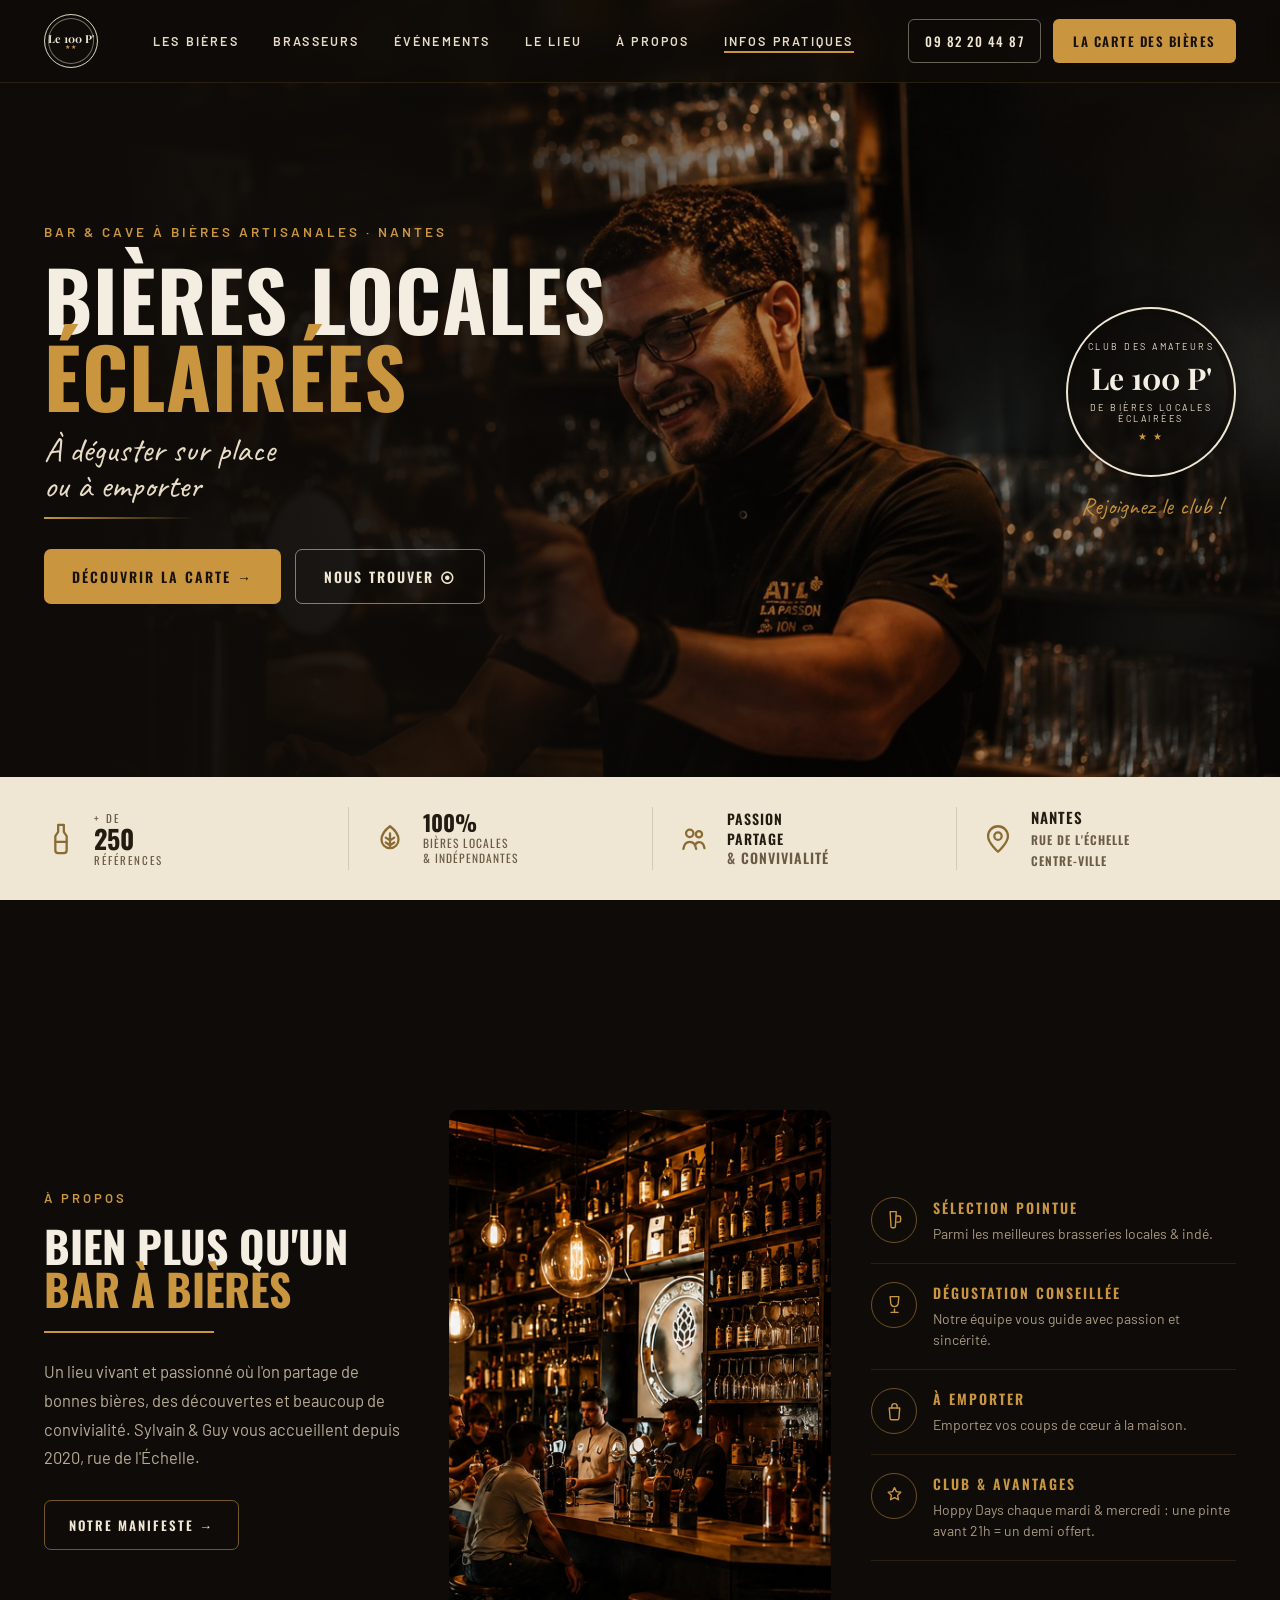
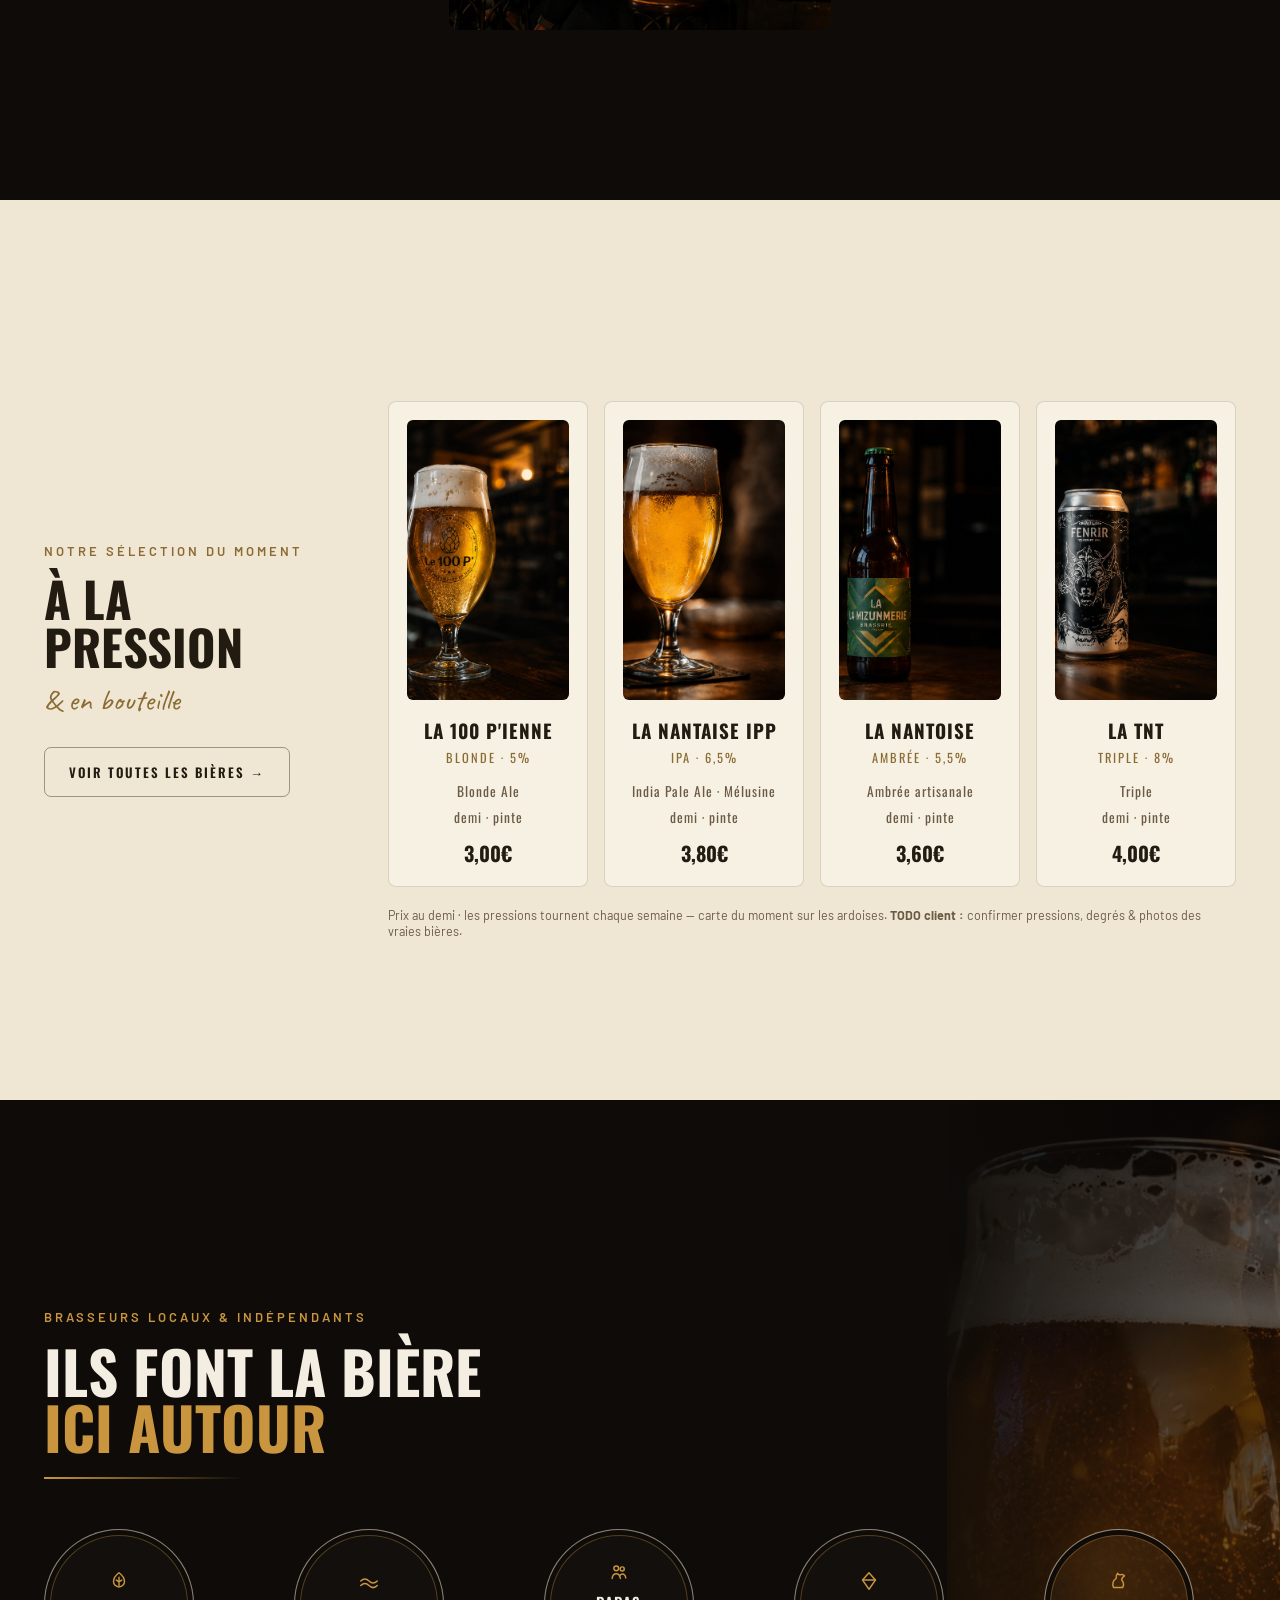
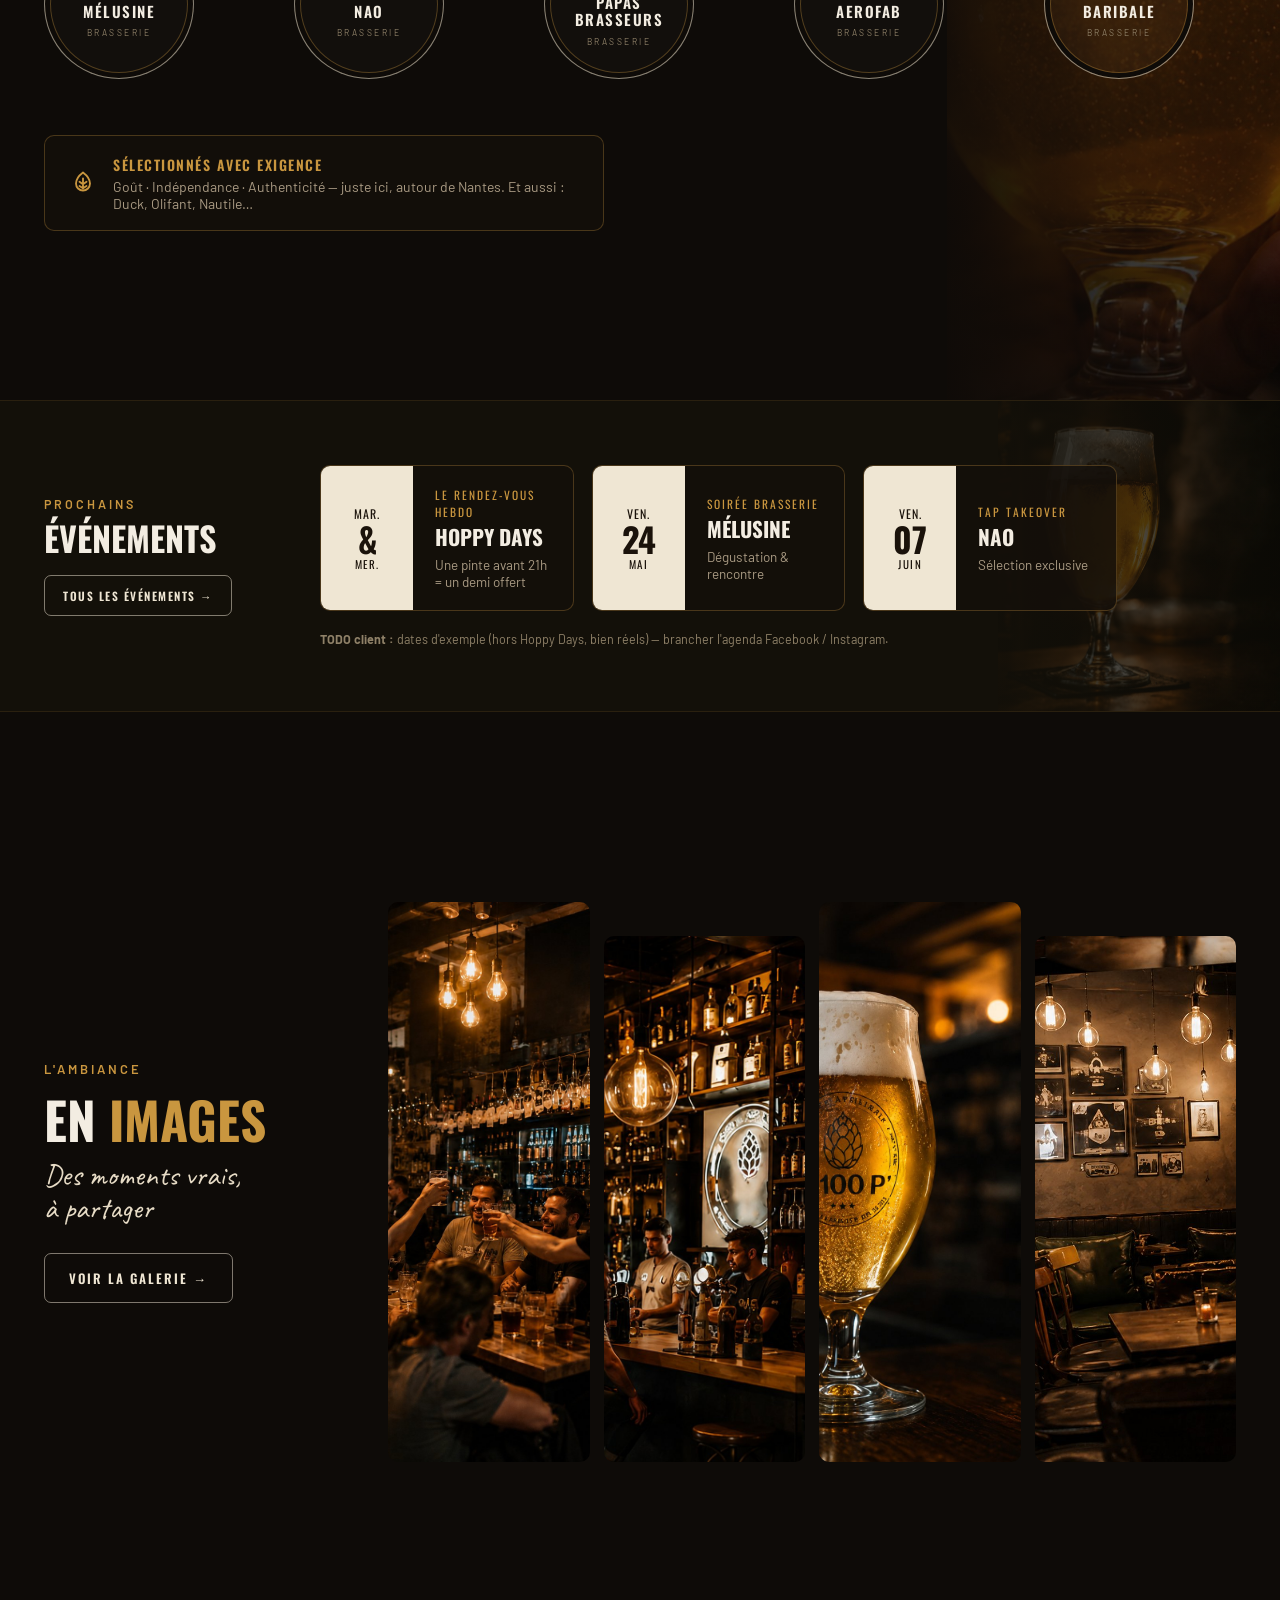
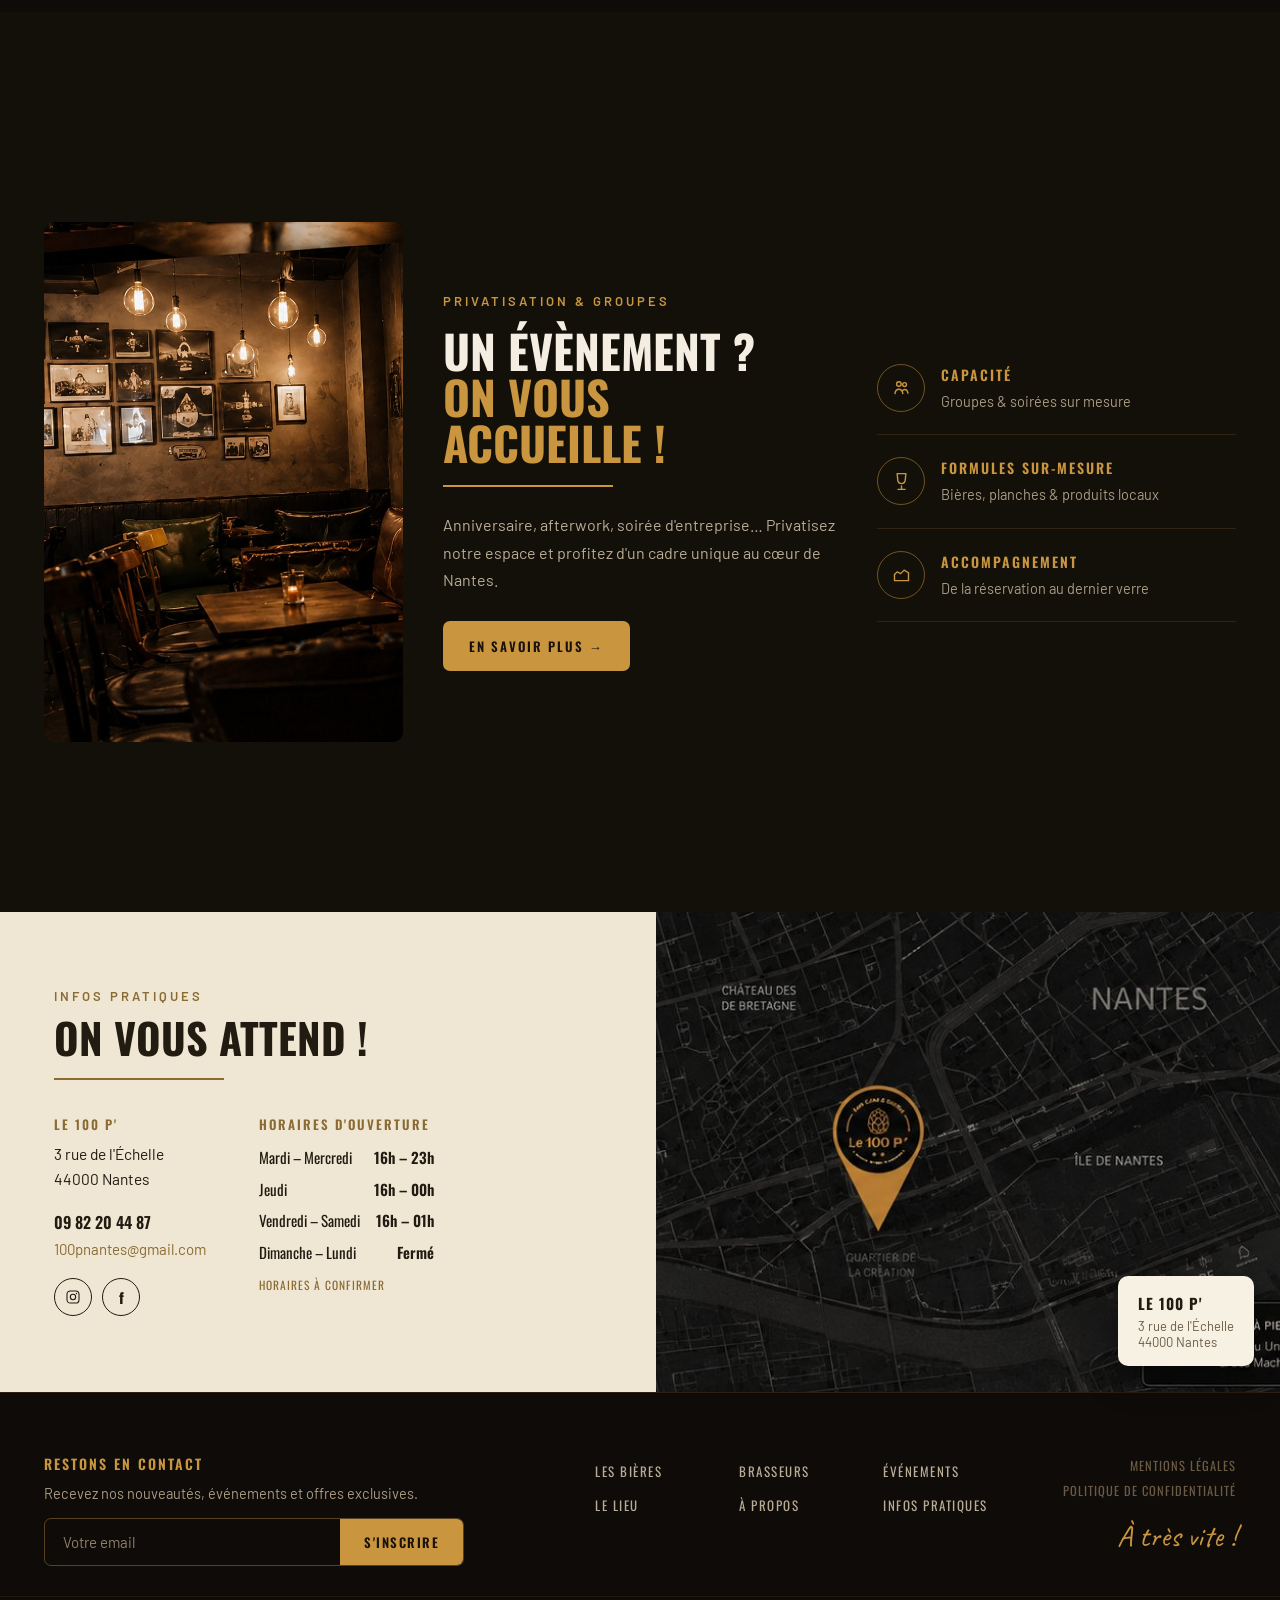
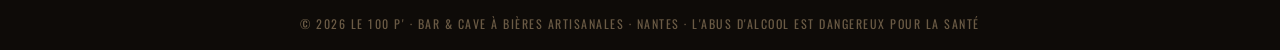
==== commit 9aa0fe63: "Implémentation fidèle du design handoff v2 (Reproduire site depuis photos-2.zip) - Prototype 'Le 100" ====
--- a/index.html
+++ b/index.html
@@ -3,21 +3,20 @@
 <head>
 <meta charset="UTF-8">
 <meta name="viewport" content="width=device-width, initial-scale=1">
-<script>document.documentElement.classList.add('js')</script>
 
 <!-- ============ SEO / GEO LOCAL ============ -->
 <title>Le 100 P' — Bar à bières artisanales à Nantes</title>
 <meta name="description" content="Le 100 P', bar & cave à bières artisanales et locales à Nantes, près de la Place Royale. À déguster sur place ou à emporter, vins & produits locaux à grignoter. Hoppy Days mardi & mercredi.">
 <link rel="canonical" href="https://le100p-nantes.fr/">
-<meta name="theme-color" content="#0D0A07">
-<link rel="icon" href="data:image/svg+xml,<svg xmlns='http://www.w3.org/2000/svg' viewBox='0 0 100 100'><rect width='100' height='100' rx='20' fill='%230D0A07'/><path d='M50 20c-9 0-16 7-16 17 0 8 5 12 5 20h22c0-8 5-12 5-20 0-10-7-17-16-17z' fill='none' stroke='%23C9913F' stroke-width='4'/><path d='M50 30v34M42 40l8 6 8-6M42 52l8 6 8-6' stroke='%23C9913F' stroke-width='3' fill='none'/></svg>">
+<meta name="theme-color" content="#0e0b08">
+<link rel="icon" href="data:image/svg+xml,<svg xmlns='http://www.w3.org/2000/svg' viewBox='0 0 100 100'><rect width='100' height='100' rx='20' fill='%230e0b08'/><path d='M50 20c-9 0-16 7-16 17 0 8 5 12 5 20h22c0-8 5-12 5-20 0-10-7-17-16-17z' fill='none' stroke='%23c9963f' stroke-width='4'/><path d='M50 30v34M42 40l8 6 8-6M42 52l8 6 8-6' stroke='%23c9963f' stroke-width='3' fill='none'/></svg>">
 
 <!-- Open Graph / Twitter -->
 <meta property="og:type" content="restaurant.restaurant">
 <meta property="og:title" content="Le 100 P' — Bar à bières artisanales à Nantes">
 <meta property="og:description" content="Club des amateurs de bières locales éclairés. Bar & cave à bières artisanales, rue de l'Échelle à Nantes.">
 <meta property="og:url" content="https://le100p-nantes.fr/">
-<meta property="og:image" content="https://le100p-nantes.fr/assets/images/bar.jpg">
+<meta property="og:image" content="https://le100p-nantes.fr/assets/images/le100p/bar.jpg">
 <meta property="og:locale" content="fr_FR">
 <meta name="twitter:card" content="summary_large_image">
 
@@ -27,7 +26,7 @@
   "@context": "https://schema.org",
   "@type": "BarOrPub",
   "name": "Le 100 P'",
-  "image": "https://le100p-nantes.fr/assets/images/bar.jpg",
+  "image": "https://le100p-nantes.fr/assets/images/le100p/bar.jpg",
   "@id": "https://le100p-nantes.fr",
   "url": "https://le100p-nantes.fr",
   "telephone": "+33 9 82 20 44 87",
@@ -55,1012 +54,655 @@
 
 <link rel="preconnect" href="https://fonts.googleapis.com">
 <link rel="preconnect" href="https://fonts.gstatic.com" crossorigin>
-<link href="https://fonts.googleapis.com/css2?family=Fraunces:ital,opsz,wght@0,9..144,600;0,9..144,900;1,9..144,500;1,9..144,700&family=Oswald:wght@500;600;700&family=Space+Mono:wght@400;700&family=Caveat:wght@500;700&family=Archivo:wght@400;500;600&display=swap" rel="stylesheet">
+<link href="https://fonts.googleapis.com/css2?family=Oswald:wght@400;500;600;700&family=Playfair+Display:ital,wght@0,600;0,700;1,600&family=Caveat:wght@500;600;700&family=Barlow:wght@300;400;500;600;700&display=swap" rel="stylesheet">
 
 <style>
-/* ================= DESIGN SYSTEM — Le 100 P' · speakeasy noir & or ================= */
+/* ================= Le 100 P' — design handoff v2 (hifi) ================= */
 :root{
-  --noir:#0D0A07;          /* fond profond */
-  --noir2:#161009;         /* panneaux */
-  --noir3:#1E160C;
-  --craie:#EFE6D5;         /* texte clair / bandeaux */
-  --craie-soft:#B4A688;
-  --or:#C9913F;            /* accent doré */
-  --or-light:#E0AF62;
-  --line:rgba(224,175,98,.26);
-  --line-soft:rgba(239,230,213,.13);
-  --f-serif:'Fraunces', Georgia, serif;
-  --f-cond:'Oswald', 'Arial Narrow', sans-serif;
-  --f-mono:'Space Mono', monospace;
-  --f-script:'Caveat', cursive;
-  --f-text:'Archivo', system-ui, sans-serif;
-  --maxw:1280px;
-  --ease:cubic-bezier(.77,0,.175,1);
-  --ease-out:cubic-bezier(.16,1,.3,1);
+  --bg:#0e0b08;
+  --bg-alt:#131009;
+  --bg-panel:#15100b;
+  --cream:#efe6d3;
+  --cream-card:#f7f1e4;
+  --gold:#c9963f;
+  --gold-hover:#e7bd63;
+  --gold-dark:#8a6b33;
+  --ink:#221b12;
+  --ink-soft:#6b5b45;
+  --head:#f3ede2;
+  --body:#b9ac97;
+  --muted:#a99a83;
+  --faint:#8f8168;
+  --btn-ink:#1a120a;
+  --hair:rgba(201,150,63,.15);
+  --oswald:'Oswald',sans-serif;
+  --playfair:'Playfair Display',serif;
+  --caveat:'Caveat',cursive;
+  --barlow:'Barlow',sans-serif;
 }
 *{box-sizing:border-box;margin:0;padding:0}
 html{scroll-behavior:smooth}
-body{font-family:var(--f-text);color:var(--craie);background:var(--noir);line-height:1.65;-webkit-font-smoothing:antialiased;overflow-x:hidden}
-a{color:inherit;text-decoration:none}
+body{background:var(--bg);color:var(--cream);font-family:var(--barlow);-webkit-font-smoothing:antialiased;overflow-x:hidden}
+a{color:#d7a24a;text-decoration:none;transition:color .25s,background .25s,border-color .25s}
+a:hover{color:var(--gold-hover)}
 img{max-width:100%;display:block}
-::selection{background:var(--or);color:var(--noir)}
-:focus-visible{outline:2px solid var(--or);outline-offset:3px;border-radius:2px}
-.wrap{max-width:var(--maxw);margin:0 auto;padding:0 30px}
-.grain{position:relative}
-.grain::before{content:"";position:absolute;inset:0;opacity:.05;pointer-events:none;z-index:1;
-  background-image:radial-gradient(rgba(239,230,213,.55) 1px,transparent 1px);background-size:5px 5px}
-.grain>*{position:relative;z-index:2}
-
-/* ---------- primitives typographiques ---------- */
-.eyebrow{font-family:var(--f-mono);font-weight:700;text-transform:uppercase;letter-spacing:.3em;font-size:12px;color:var(--or)}
-.t-cond{font-family:var(--f-cond);font-weight:600;text-transform:uppercase;line-height:.98;letter-spacing:.015em;color:var(--craie)}
-.t-cond .or{color:var(--or)}
-.t-serif{font-family:var(--f-serif);font-weight:900;line-height:.95;letter-spacing:-.01em;color:var(--craie)}
-.t-serif .or{color:var(--or)}
-.script{font-family:var(--f-script);font-weight:700;color:var(--or-light)}
-.mono{font-family:var(--f-mono)}
-h2.sec-title{font-size:clamp(44px,6.6vw,92px);margin:14px 0 0}
-.sec-head p.lead{max-width:52ch;color:var(--craie-soft);font-size:16px}
-
-/* ---------- reveals ---------- */
-.t-line{display:block;overflow:hidden;padding-bottom:.08em;margin-bottom:-.08em}
-.t-line i{display:block;font-style:normal;transform:translateY(112%);transition:transform 1s var(--ease)}
-.reveal.in .t-line i{transform:translateY(0)}
-.t-line:nth-child(2) i{transition-delay:.09s}
-.t-line:nth-child(3) i{transition-delay:.18s}
-.reveal .fade{opacity:0;transform:translateY(18px)}
-.reveal.in .fade{opacity:1;transform:none;transition:opacity .8s var(--ease-out),transform .8s var(--ease-out)}
-.reveal.in .fade.d1{transition-delay:.12s}.reveal.in .fade.d2{transition-delay:.24s}
-.reveal.in .fade.d3{transition-delay:.36s}.reveal.in .fade.d4{transition-delay:.48s}
-
-/* ---------- boutons ---------- */
-.btn{display:inline-flex;align-items:center;gap:12px;padding:16px 26px;border-radius:4px;cursor:pointer;border:0;
-  font-family:var(--f-mono);font-weight:700;font-size:13px;text-transform:uppercase;letter-spacing:.14em;
-  transition:background .3s var(--ease-out),color .3s var(--ease-out),border-color .3s var(--ease-out)}
-.btn .ar{display:inline-block;transition:transform .3s var(--ease-out)}
-.btn:hover .ar{transform:translateX(5px)}
-.btn-or{background:var(--or);color:var(--noir)}
-.btn-or:hover{background:var(--or-light)}
-.btn-ghost{background:transparent;color:var(--craie);border:1px solid rgba(239,230,213,.35)}
-.btn-ghost:hover{border-color:var(--or);color:var(--or-light)}
-
-/* ---------- sceau ---------- */
-.seal{filter:drop-shadow(0 10px 24px rgba(0,0,0,.6))}
-.seal .ring{transform-box:fill-box;transform-origin:center;animation:sealspin 30s linear infinite}
-@keyframes sealspin{to{transform:rotate(360deg)}}
-.seal .arc{font-family:var(--f-mono);font-size:7.2px;font-weight:700;letter-spacing:1.6px}
-.seal .name{font-family:var(--f-serif);font-weight:900;font-size:19px}
-.seal .star{font-size:10px}
+::selection{background:var(--gold);color:var(--bg)}
+:focus-visible{outline:2px solid var(--gold);outline-offset:3px;border-radius:3px}
+
+.eyebrow{font-weight:600;font-size:13px;letter-spacing:3px;text-transform:uppercase;color:var(--gold);margin-bottom:18px}
+.rule{display:block;height:2px;width:170px;background:var(--gold);margin:20px 0 24px}
+.rule--fade{width:150px;background:linear-gradient(90deg,var(--gold),transparent);margin:14px 0 30px}
+.btn{display:inline-flex;align-items:center;gap:12px;border-radius:7px;padding:16px 28px;font-family:var(--oswald);font-weight:600;font-size:14px;letter-spacing:2px;text-transform:uppercase;cursor:pointer;transition:background .25s,border-color .25s,color .25s}
+.btn-solid{background:var(--gold);color:var(--btn-ink)!important}
+.btn-solid:hover{background:var(--gold-hover)}
+.btn-outline{border:1px solid rgba(239,230,211,.5);color:var(--cream)!important}
+.btn-outline:hover{border-color:var(--gold);color:var(--gold-hover)!important}
+.btn-outline--ink{border:1px solid rgba(34,27,18,.4);color:var(--ink)!important}
+.btn-outline--ink:hover{border-color:var(--gold-dark);color:var(--gold-dark)!important}
+.ic{stroke:currentColor;fill:none;stroke-width:1.6;stroke-linecap:round;stroke-linejoin:round}
 
 /* ================= NAV ================= */
-header.nav{position:sticky;top:0;z-index:80;background:rgba(13,10,7,.85);backdrop-filter:blur(12px);border-bottom:1px solid var(--line)}
-.nav-in{display:flex;align-items:center;gap:24px;height:78px}
-.brand{display:flex;align-items:center;gap:13px;margin-right:auto}
-.brand svg{width:50px;height:50px}
-.brand b{font-family:var(--f-serif);font-weight:900;font-size:23px;color:var(--craie);white-space:nowrap}
-.nav-links{display:flex;gap:24px;align-items:center}
-.nav-links a{font-family:var(--f-mono);font-weight:700;font-size:11.5px;text-transform:uppercase;letter-spacing:.12em;position:relative;padding:6px 0;color:var(--craie)}
-.nav-links a::after{content:"";position:absolute;left:0;bottom:0;width:0;height:2px;background:var(--or);transition:width .3s var(--ease-out)}
+.nav{position:fixed;top:0;left:0;right:0;z-index:50;display:flex;align-items:center;justify-content:space-between;gap:20px;padding:14px 44px;background:rgba(14,11,8,.86);backdrop-filter:blur(10px);border-bottom:1px solid var(--hair)}
+.logo-badge{width:54px;height:54px;border-radius:50%;border:1.5px solid #d8cfbc;box-shadow:inset 0 0 0 3px var(--bg),inset 0 0 0 4px rgba(216,207,188,.5);display:flex;flex-direction:column;align-items:center;justify-content:center;line-height:1;background:var(--bg);flex:none}
+.logo-badge .wm{font-family:var(--playfair);font-size:11px;font-weight:700;color:var(--cream)}
+.logo-badge .st{font-size:6px;letter-spacing:1px;color:var(--gold)}
+.nav-links{display:flex;gap:34px;font-size:12.5px;font-weight:600;letter-spacing:2.2px;text-transform:uppercase}
+.nav-links a{color:#e7dcc6;position:relative;padding:4px 0}
+.nav-links a::after{content:"";position:absolute;left:0;bottom:0;width:0;height:2px;background:var(--gold);transition:width .3s}
+.nav-links a:hover{color:var(--gold-hover)}
 .nav-links a:hover::after,.nav-links a.active::after{width:100%}
-.nav-tel{font-family:var(--f-mono);font-weight:700;font-size:12px;letter-spacing:.08em;border:1px solid rgba(239,230,213,.3);border-radius:4px;padding:12px 15px;white-space:nowrap;transition:border-color .3s}
-.nav-tel:hover{border-color:var(--or)}
-.nav-cta{background:var(--or);color:var(--noir)!important;padding:13px 17px;border-radius:4px;font-family:var(--f-mono);font-weight:700;font-size:11.5px;text-transform:uppercase;letter-spacing:.1em;white-space:nowrap;transition:background .3s}
-.nav-cta:hover{background:var(--or-light)}
-.burger{display:none;flex-direction:column;gap:5px;background:none;border:0;cursor:pointer;padding:6px}
-.burger span{width:26px;height:2px;background:var(--craie);border-radius:3px;transition:.3s}
+.nav-right{display:flex;gap:12px;align-items:center}
+.nav-tel{border:1px solid rgba(239,230,211,.4);border-radius:6px;padding:11px 16px;font-family:var(--oswald);font-weight:500;font-size:13px;letter-spacing:1.5px;color:var(--cream)!important;white-space:nowrap}
+.nav-tel:hover{border-color:var(--gold)}
+.nav-cta{background:var(--gold);border-radius:6px;padding:12px 20px;font-family:var(--oswald);font-weight:600;font-size:13px;letter-spacing:1.5px;color:var(--btn-ink)!important;text-transform:uppercase;white-space:nowrap}
+.nav-cta:hover{background:var(--gold-hover)}
+.burger{display:none;flex-direction:column;gap:5px;background:none;border:0;cursor:pointer;padding:8px}
+.burger span{width:26px;height:2px;background:var(--cream);border-radius:2px;transition:.3s}
 
 /* ================= 1 · HERO ================= */
-.hero{position:relative;min-height:100svh;display:flex;align-items:center;overflow:hidden;background:var(--noir)}
-.hero-bg{position:absolute;inset:-8% 0;z-index:0;will-change:transform}
-.hero-bg img{width:100%;height:100%;object-fit:cover;object-position:68% 30%;filter:saturate(.92) brightness(.72)}
-.hero::before{content:"";position:absolute;inset:0;z-index:1;
-  background:linear-gradient(90deg,rgba(13,10,7,.96) 0%,rgba(13,10,7,.85) 32%,rgba(13,10,7,.42) 62%,rgba(13,10,7,.32) 100%),
-             linear-gradient(180deg,rgba(13,10,7,.55),transparent 26%,transparent 70%,rgba(13,10,7,.92))}
-.hero::after{content:"";position:absolute;inset:0;z-index:1;opacity:.05;pointer-events:none;
-  background-image:radial-gradient(rgba(239,230,213,.5) 1px,transparent 1px);background-size:5px 5px}
-.hero-ghost{position:absolute;left:-70px;top:2%;z-index:1;font-family:var(--f-serif);font-weight:900;font-size:min(76vh,760px);line-height:1;
-  color:transparent;-webkit-text-stroke:1.5px rgba(201,145,63,.13);pointer-events:none;user-select:none}
-.hero .wrap{position:relative;z-index:2;width:100%;padding-top:56px;padding-bottom:130px}
-.hero-eyebrow{opacity:0;animation:fadeUp .8s ease .3s forwards}
-.hero-grid{display:flex;align-items:flex-start;gap:46px;margin-top:22px}
-h1.hero-title{font-family:var(--f-serif);font-weight:900;font-size:clamp(58px,8.4vw,122px);line-height:.9;letter-spacing:-.015em;color:var(--craie)}
-h1.hero-title .or{color:var(--or)}
-.hero-title .t-line i{animation:wordUp 1.1s var(--ease) forwards;transform:translateY(112%);transition:none}
-.hero-title .t-line:nth-child(1) i{animation-delay:.5s}
-.hero-title .t-line:nth-child(2) i{animation-delay:.64s}
-.hero-title .t-line:nth-child(3) i{animation-delay:.78s}
-@keyframes wordUp{from{transform:translateY(112%)}to{transform:translateY(0)}}
-@keyframes fadeUp{from{opacity:0;transform:translateY(16px)}to{opacity:1;transform:translateY(0)}}
-.hero-sealbox{margin-top:14px;flex-shrink:0;opacity:0;animation:fadeUp .9s ease 1.15s forwards}
-.hero-sealbox .seal{width:168px;height:168px}
-.hero-note{margin-top:14px;font-family:var(--f-mono);font-size:10.5px;font-weight:700;letter-spacing:.18em;text-transform:uppercase;color:var(--craie-soft);text-align:center}
-.hero-note .script{display:block;font-size:21px;letter-spacing:0;text-transform:none;margin-bottom:2px}
-.hero-baseline{font-family:var(--f-serif);font-style:italic;font-weight:500;font-size:clamp(19px,2vw,27px);color:var(--craie);margin-top:26px;opacity:0;animation:fadeUp .8s ease 1.05s forwards}
-.hero-cta{display:flex;gap:16px;flex-wrap:wrap;margin-top:34px;opacity:0;animation:fadeUp .8s ease 1.2s forwards}
-.hero-values{position:absolute;right:34px;bottom:158px;z-index:2;text-align:left;font-family:var(--f-mono);font-weight:700;font-size:12px;letter-spacing:.16em;text-transform:uppercase;color:var(--craie);opacity:0;animation:fadeUp .9s ease 1.5s forwards}
-.hero-values::before{content:"";display:block;width:110px;height:1px;background:var(--or);margin-bottom:14px}
-.hero-values span{display:block;padding:3px 0}
-.hero-values span:last-child{color:var(--or-light)}
-.hero-count{position:absolute;left:34px;bottom:130px;z-index:2;font-family:var(--f-mono);font-size:11px;font-weight:700;color:var(--craie-soft);display:flex;flex-direction:column;gap:6px;opacity:0;animation:fadeUp .9s ease 1.6s forwards}
-.hero-count b{color:var(--craie)}
-.hero-count .bar{width:1px;height:26px;background:var(--line);margin-left:9px}
-.hero-scroll{position:absolute;right:34px;bottom:40px;z-index:3;display:flex;align-items:center;gap:14px;font-family:var(--f-mono);font-weight:700;font-size:10.5px;letter-spacing:.2em;text-transform:uppercase;color:var(--craie);opacity:0;animation:fadeUp .9s ease 1.7s forwards}
-.hero-scroll .circ{width:40px;height:40px;border:1px solid var(--line);border-radius:50%;display:grid;place-items:center;color:var(--or);animation:bob 2s ease-in-out infinite}
-@keyframes bob{0%,100%{transform:translateY(0)}50%{transform:translateY(5px)}}
-/* marquee diagonal */
-.hero-tape{position:absolute;left:-4vw;right:-4vw;bottom:66px;z-index:2;transform:rotate(-2deg);
-  background:rgba(13,10,7,.72);border-top:1px solid var(--line);border-bottom:1px solid var(--line);overflow:hidden;backdrop-filter:blur(2px)}
-.tape-track{display:flex;white-space:nowrap;animation:slide 36s linear infinite;will-change:transform}
-.tape-track span{font-family:var(--f-mono);font-weight:700;font-size:14px;letter-spacing:.28em;text-transform:uppercase;color:var(--craie);padding:13px 26px;display:inline-flex;align-items:center;gap:26px}
-.tape-track span::after{content:"·";color:var(--or)}
-.tape-track span:nth-child(even){color:transparent;-webkit-text-stroke:1px rgba(239,230,213,.55)}
-@keyframes slide{to{transform:translateX(-50%)}}
-
-/* ================= sections communes ================= */
-section.sec{position:relative;padding:110px 0;background:var(--noir)}
-.sec-head{display:flex;align-items:flex-end;justify-content:space-between;gap:44px;margin-bottom:50px}
-.sec-strip{background:var(--noir2);border-top:1px solid var(--line-soft);border-bottom:1px solid var(--line-soft)}
-.pillars{display:flex;justify-content:center;gap:0;padding:24px 0;flex-wrap:wrap}
-.pillar{display:flex;align-items:center;gap:16px;padding:10px 42px;border-right:1px solid var(--line-soft)}
-.pillar:last-child{border-right:0}
-.pillar svg{width:38px;height:38px;stroke:var(--or);fill:none;stroke-width:1.4;flex-shrink:0}
-.pillar b{display:block;font-family:var(--f-mono);font-weight:700;font-size:13px;letter-spacing:.08em;text-transform:uppercase;color:var(--craie)}
-.pillar small{display:block;font-family:var(--f-mono);font-size:10.5px;letter-spacing:.06em;text-transform:uppercase;color:var(--craie-soft);margin-top:2px}
-
-/* ================= 2 · LES BIÈRES ================= */
-.bieres .sec-side{max-width:390px}
-.bieres .sec-side p{color:var(--craie-soft);font-size:16.5px;margin-bottom:22px}
-.toggles{display:flex;gap:14px;margin-top:6px;flex-wrap:wrap}
-.tog{display:inline-flex;align-items:center;gap:10px;padding:14px 22px;border-radius:4px;cursor:pointer;
-  font-family:var(--f-mono);font-weight:700;font-size:12px;text-transform:uppercase;letter-spacing:.1em;
-  background:transparent;color:var(--craie);border:1px solid rgba(239,230,213,.3);transition:.3s}
-.tog svg{width:17px;height:17px;stroke:currentColor;fill:none;stroke-width:1.6}
-.tog.on{background:var(--or);color:var(--noir);border-color:var(--or)}
-.tog:not(.on):hover{border-color:var(--or);color:var(--or-light)}
-.carousel-zone{position:relative;margin-top:40px}
-.beer-row{display:grid;grid-auto-flow:column;grid-auto-columns:minmax(270px,1fr);gap:22px;overflow-x:auto;scroll-snap-type:x mandatory;scrollbar-width:none;padding-bottom:6px}
-.beer-row::-webkit-scrollbar{display:none}
-.bcard{scroll-snap-align:start;border:1px solid var(--line);border-radius:8px;background:linear-gradient(180deg,rgba(30,22,12,.5),rgba(13,10,7,.4));overflow:hidden;display:flex;flex-direction:column;transition:border-color .3s,transform .35s var(--ease-out)}
-.bcard:hover{border-color:var(--or);transform:translateY(-6px)}
-.bcard .ph{aspect-ratio:3/3.3;overflow:hidden}
-.bcard .ph img{width:100%;height:100%;object-fit:cover}
-.bcard .bd{padding:20px 20px 22px;display:flex;flex-direction:column;flex:1}
-.bcard h3{font-family:var(--f-cond);font-weight:600;font-size:24px;text-transform:uppercase;letter-spacing:.02em;line-height:1.05}
-.bcard .style{font-family:var(--f-cond);font-weight:500;font-size:14px;text-transform:uppercase;letter-spacing:.12em;color:var(--or);margin-top:4px}
-.bcard p{font-size:13px;color:var(--craie-soft);margin:12px 0 16px;line-height:1.55}
-.brow-spec{display:flex;align-items:center;gap:10px;padding:9px 0;border-top:1px solid var(--line-soft);font-family:var(--f-mono);font-size:11px;letter-spacing:.06em;text-transform:uppercase}
-.brow-spec svg{width:16px;height:16px;stroke:var(--or);fill:none;stroke-width:1.5;flex-shrink:0}
-.brow-spec small{color:var(--craie-soft);margin-right:auto}
-.brow-spec b{color:var(--craie);font-weight:700}
-.bprices{display:flex;gap:22px;margin-top:auto;padding-top:14px;border-top:1px solid var(--line-soft)}
-.bprices div{display:flex;align-items:center;gap:9px;font-family:var(--f-mono)}
-.bprices svg{width:17px;height:17px;stroke:var(--or);fill:none;stroke-width:1.5}
-.bprices small{display:block;font-size:9.5px;letter-spacing:.08em;color:var(--craie-soft)}
-.bprices b{display:block;font-size:14px;color:var(--craie)}
-.car-btn{position:absolute;top:36%;width:52px;height:52px;border-radius:50%;border:1px solid var(--line);background:rgba(13,10,7,.85);color:var(--or);display:grid;place-items:center;cursor:pointer;z-index:3;font-size:19px;transition:.3s}
-.car-btn:hover{background:var(--or);color:var(--noir);border-color:var(--or)}
-.car-btn.prev{left:-68px}
-.car-btn.next{right:-68px}
-.car-btn small{position:absolute;top:58px;left:50%;transform:translateX(-50%);font-family:var(--f-mono);font-weight:700;font-size:9px;letter-spacing:.16em;text-transform:uppercase;color:var(--craie-soft);white-space:nowrap}
-.bieres-note{margin-top:26px;font-size:12.5px;color:var(--craie-soft);opacity:.85}
-
-/* ================= 3 · MANIFESTE ================= */
-.manif-grid{display:grid;grid-template-columns:1.02fr .98fr;gap:70px;align-items:center}
-.manif-script{font-size:clamp(24px,2.5vw,32px);line-height:1.15;display:inline-block;margin:22px 0 6px;transform:rotate(-1.5deg)}
-.manif-script .rule{display:block;width:180px;height:9px;margin-top:8px;
-  background:url("data:image/svg+xml,%3Csvg xmlns='http://www.w3.org/2000/svg' viewBox='0 0 200 10' preserveAspectRatio='none'%3E%3Cpath d='M2 7 C40 2 90 9 198 4' fill='none' stroke='%23C9913F' stroke-width='3' stroke-linecap='round'/%3E%3C/svg%3E") no-repeat center/100% 100%}
-.manif-text{font-family:var(--f-mono);font-size:14px;line-height:1.9;color:var(--craie-soft);max-width:56ch;margin:20px 0 30px}
-.manif-text b{color:var(--craie)}
-.manif-cta{display:flex;gap:16px;flex-wrap:wrap}
-.manif-photos{position:relative;display:grid;grid-template-columns:1.5fr 1fr;grid-template-rows:1fr 1fr;gap:14px;min-height:480px}
-.manif-photos .p1{grid-row:1/3;border-radius:8px;overflow:hidden;border:1px solid var(--line-soft)}
-.manif-photos .p2,.manif-photos .p3{border-radius:8px;overflow:hidden;border:1px solid var(--line-soft)}
-.manif-photos img{width:100%;height:100%;object-fit:cover}
-.manif-photos .pola{position:absolute;left:-30px;bottom:-26px;width:235px;transform:rotate(-5deg);box-shadow:0 24px 44px -18px rgba(0,0,0,.85);border-radius:4px;transition:transform .4s var(--ease-out)}
-.manif-photos .pola:hover{transform:rotate(-2deg) translateY(-6px)}
-
-/* ================= 4 · BRASSEURS ================= */
-.brass-grid{display:grid;grid-template-columns:1.05fr 1.3fr .95fr;gap:34px;align-items:start}
-.brass-left .rule-script{display:block;width:88px;height:10px;margin:20px 0 24px;
-  background:url("data:image/svg+xml,%3Csvg xmlns='http://www.w3.org/2000/svg' viewBox='0 0 100 12' preserveAspectRatio='none'%3E%3Cpath d='M2 8 C30 3 60 10 98 5' fill='none' stroke='%23C9913F' stroke-width='3.4' stroke-linecap='round'/%3E%3C/svg%3E") no-repeat center/100% 100%}
-.brass-left p{font-size:16px;color:var(--craie-soft);max-width:38ch;margin-bottom:30px}
-.brass-bottle{margin-top:30px;border-radius:8px;overflow:hidden;border:1px solid var(--line-soft);max-width:330px}
-.selectbox{display:flex;align-items:center;gap:14px;margin-top:22px;border:1px solid var(--line-soft);border-radius:6px;padding:16px 18px;background:rgba(22,16,9,.6);max-width:380px}
-.selectbox svg{width:34px;height:34px;stroke:var(--or);fill:none;stroke-width:1.4;flex-shrink:0}
-.selectbox b{display:block;font-family:var(--f-mono);font-weight:700;font-size:11.5px;letter-spacing:.1em;text-transform:uppercase}
-.selectbox small{font-size:12.5px;color:var(--craie-soft)}
-.brass-mid .script-note{display:block;font-size:clamp(22px,1.9vw,27px);transform:rotate(-2deg);margin-bottom:16px}
-.brass-frame{border:1px solid var(--or);border-radius:8px;padding:10px;background:rgba(22,16,9,.5)}
-.brass-frame img{border-radius:5px;width:100%;height:330px;object-fit:cover}
-.badge-row{display:grid;grid-template-columns:repeat(3,1fr);gap:14px;margin-top:14px}
-.bbadge{border:1px solid var(--line);border-radius:8px;background:rgba(22,16,9,.65);padding:22px 12px 18px;text-align:center;transition:border-color .3s,transform .3s var(--ease-out)}
-.bbadge:hover{border-color:var(--or);transform:translateY(-4px)}
-.bbadge .ic{width:46px;height:46px;margin:0 auto 12px;border:1px solid var(--or);border-radius:50%;display:grid;place-items:center;font-family:var(--f-serif);font-weight:900;font-size:18px;color:var(--or)}
-.bbadge b{display:block;font-family:var(--f-cond);font-weight:600;font-size:16.5px;text-transform:uppercase;letter-spacing:.04em}
-.bbadge small{display:block;font-family:var(--f-mono);font-size:9.5px;letter-spacing:.2em;text-transform:uppercase;color:var(--craie-soft);margin-top:4px}
-.brass-panel{border:1px solid var(--line);border-radius:8px;background:rgba(22,16,9,.65);padding:26px 24px}
-.brass-panel h3{font-family:var(--f-mono);font-weight:700;font-size:12.5px;letter-spacing:.16em;text-transform:uppercase;color:var(--or);margin-bottom:8px}
-.brass-panel .li{display:flex;align-items:center;gap:16px;padding:15px 0;border-bottom:1px solid var(--line-soft)}
-.brass-panel .li:last-child{border-bottom:0}
-.brass-panel .ic{width:44px;height:44px;border:1px solid var(--or);border-radius:50%;display:grid;place-items:center;font-family:var(--f-serif);font-weight:900;font-size:16px;color:var(--or);flex-shrink:0}
-.brass-panel b{display:block;font-family:var(--f-cond);font-weight:600;font-size:18px;text-transform:uppercase;letter-spacing:.04em}
-.brass-panel small{display:block;font-family:var(--f-mono);font-size:9.5px;letter-spacing:.2em;text-transform:uppercase;color:var(--craie-soft);margin-top:2px}
-.brass-quote{margin-top:26px;padding:4px 6px}
-.brass-quote .qq{font-family:var(--f-serif);font-weight:900;font-size:44px;color:var(--or);line-height:.6}
-.brass-quote p{font-size:14.5px;color:var(--craie-soft);margin-top:10px}
-.brass-quote .script{display:block;text-align:right;font-size:21px;margin-top:12px;transform:rotate(-2deg)}
-.brass-band{display:flex;align-items:center;gap:18px;border:1px solid var(--line);border-radius:8px;background:rgba(22,16,9,.65);padding:18px 22px;margin-top:14px}
-.brass-band svg{width:38px;height:38px;stroke:var(--or);fill:none;stroke-width:1.4;flex-shrink:0}
-.brass-band b{display:block;font-family:var(--f-mono);font-weight:700;font-size:12px;letter-spacing:.12em;text-transform:uppercase;color:var(--or)}
-.brass-band small{font-size:13px;color:var(--craie-soft)}
-
-/* ================= 5 · ÉVÉNEMENTS ================= */
-.ev-top{display:grid;grid-template-columns:.92fr 1.08fr;gap:56px;align-items:center;margin-bottom:44px}
-.ev-left .lead{color:var(--craie-soft);font-size:16.5px;max-width:44ch;margin-top:22px}
-.ev-left .lead .script{font-size:23px}
-.ev-left .cta{display:flex;gap:14px;flex-wrap:wrap;margin-top:30px}
-.ev-phare{position:relative;border:1px solid var(--line);border-radius:10px;background:linear-gradient(90deg,#191209 0%,#120d07 100%);padding:30px;display:grid;grid-template-columns:1.3fr .9fr;gap:22px;align-items:center;overflow:visible}
-.ev-phare .tag{position:absolute;top:0;left:30px;transform:translateY(-50%);background:var(--or);color:var(--noir);font-family:var(--f-mono);font-weight:700;font-size:10.5px;letter-spacing:.14em;text-transform:uppercase;padding:8px 14px;border-radius:3px}
-.ev-date{display:inline-flex;flex-direction:column;align-items:center;background:var(--craie);color:var(--noir);border-radius:6px;padding:10px 14px;font-family:var(--f-mono);font-weight:700;line-height:1.15;margin-bottom:14px}
-.ev-date small{font-size:10px;letter-spacing:.06em}
-.ev-date b{font-size:17px}
-.ev-phare h3{font-family:var(--f-mono);font-weight:700;font-size:12px;letter-spacing:.24em;text-transform:uppercase;color:var(--craie-soft)}
-.ev-phare .big{display:block;font-family:var(--f-cond);font-weight:600;font-size:clamp(30px,3vw,44px);text-transform:uppercase;line-height:1;margin:6px 0 2px;color:var(--craie)}
-.ev-phare .script{font-size:clamp(24px,2.2vw,32px);display:block;margin-bottom:12px}
-.ev-phare p{font-size:14px;color:var(--craie-soft);max-width:40ch;margin-bottom:18px}
-.ev-phare .ph{border-radius:8px;overflow:hidden;border:1px solid var(--line-soft);height:100%;min-height:260px}
-.ev-phare .ph img{width:100%;height:100%;object-fit:cover}
-.ev-row{display:grid;grid-auto-flow:column;grid-auto-columns:minmax(238px,1fr);gap:18px;overflow-x:auto;scroll-snap-type:x mandatory;scrollbar-width:none;padding-bottom:6px}
-.ev-row::-webkit-scrollbar{display:none}
-.ecard{scroll-snap-align:start;border:1px solid var(--line);border-radius:8px;background:rgba(22,16,9,.55);overflow:hidden;display:flex;flex-direction:column;transition:border-color .3s,transform .3s var(--ease-out)}
-.ecard:hover{border-color:var(--or);transform:translateY(-5px)}
-.ecard .ph{aspect-ratio:16/10;overflow:hidden}
-.ecard .ph img{width:100%;height:100%;object-fit:cover}
-.ecard .bd{padding:16px 18px 18px;display:flex;flex-direction:column;flex:1}
-.ecard .cat{font-family:var(--f-mono);font-weight:700;font-size:10px;letter-spacing:.18em;text-transform:uppercase;color:var(--or)}
-.ecard h4{font-family:var(--f-cond);font-weight:600;font-size:21px;text-transform:uppercase;letter-spacing:.02em;margin:6px 0 8px;line-height:1.05}
-.ecard p{font-size:12.5px;color:var(--craie-soft);line-height:1.55}
-.ecard .go{margin-top:auto;padding-top:12px;color:var(--or);font-size:17px;transition:transform .3s var(--ease-out)}
-.ecard:hover .go{transform:translateX(5px)}
-.ev-note{margin-top:20px;font-size:12.5px;color:var(--craie-soft);opacity:.85}
-.ev-foot{display:grid;grid-template-columns:1fr 1fr 1fr 1.15fr;gap:22px;align-items:center;margin-top:44px;padding-top:34px;border-top:1px solid var(--line-soft)}
-.ev-foot .pf{display:flex;gap:14px;align-items:flex-start}
-.ev-foot svg{width:32px;height:32px;stroke:var(--or);fill:none;stroke-width:1.4;flex-shrink:0}
-.ev-foot b{display:block;font-family:var(--f-mono);font-weight:700;font-size:11.5px;letter-spacing:.1em;text-transform:uppercase;color:var(--craie)}
-.ev-foot small{font-size:12px;color:var(--craie-soft);line-height:1.5}
-.ev-propose{border:1px solid var(--line);border-radius:8px;padding:20px 22px}
-.ev-propose b{display:block;font-family:var(--f-mono);font-weight:700;font-size:12px;letter-spacing:.1em;text-transform:uppercase}
-.ev-propose .script{font-size:19px;display:block;margin:2px 0 12px}
-
-/* ================= 6 · PRIVATISATION ================= */
-.prive-grid{display:grid;grid-template-columns:1.05fr .95fr;gap:60px;align-items:center}
-.prive .sec-title{font-size:clamp(40px,5.4vw,76px);white-space:nowrap}
-.prive .lead{color:var(--craie-soft);font-size:16.5px;max-width:52ch;margin-top:24px}
-.features{display:grid;grid-template-columns:repeat(3,1fr);gap:26px;margin:40px 0}
-.feat svg{width:42px;height:42px;stroke:var(--or);fill:none;stroke-width:1.3;margin-bottom:14px}
-.feat b{display:block;font-family:var(--f-mono);font-weight:700;font-size:12px;letter-spacing:.12em;text-transform:uppercase;color:var(--or);margin-bottom:8px;line-height:1.5}
-.feat p{font-size:13.5px;color:var(--craie-soft);line-height:1.6}
-.prive-photo{border-radius:12px;overflow:hidden}
-.prive-photo img{width:100%;height:auto}
-
-/* ================= 7 · LE LIEU / AMBIANCE ================= */
-.lieu-head{display:grid;grid-template-columns:1fr auto;gap:44px;align-items:end;margin-bottom:40px}
-.lieu-left .script-sub{font-size:clamp(24px,2.3vw,31px);display:inline-block;transform:rotate(-2deg);margin-top:18px}
-.lieu-deco{display:flex;align-items:center;gap:22px;margin-top:32px}
-.lieu-deco .seal-o{width:116px;height:116px;opacity:.9}
-.sticker{background:var(--craie);color:#241a0d;font-family:var(--f-script);font-weight:700;font-size:19px;line-height:1.25;padding:16px 20px;border-radius:3px;transform:rotate(-3deg);box-shadow:0 14px 30px -14px rgba(0,0,0,.85);max-width:190px;text-align:center}
-.lieu-note .script{font-size:clamp(20px,1.8vw,26px);display:inline-block;transform:rotate(-2deg)}
-.amb-row{display:grid;grid-auto-flow:column;grid-auto-columns:minmax(215px,255px);gap:16px;overflow-x:auto;scroll-snap-type:x mandatory;scrollbar-width:none;padding-bottom:6px}
-.amb-row::-webkit-scrollbar{display:none}
-.amb-row .ph{scroll-snap-align:start;aspect-ratio:9/15;border-radius:10px;overflow:hidden;border:1px solid var(--line-soft)}
-.amb-row .ph img{width:100%;height:100%;object-fit:cover;filter:saturate(.95)}
-.lieu-foot{display:grid;grid-template-columns:2.3fr 1fr 1.15fr;gap:0;margin-top:44px;border:1px solid var(--line-soft);border-radius:10px;overflow:hidden}
-.lieu-vals{display:grid;grid-template-columns:repeat(4,1fr);gap:10px;padding:24px 26px;background:rgba(22,16,9,.6)}
-.lval svg{width:27px;height:27px;stroke:var(--or);fill:none;stroke-width:1.4;margin-bottom:8px}
-.lval b{display:block;font-family:var(--f-mono);font-weight:700;font-size:10.5px;letter-spacing:.08em;text-transform:uppercase}
-.lval small{font-family:var(--f-script);font-weight:700;font-size:15px;color:var(--craie-soft)}
-.lieu-follow{background:var(--or);color:var(--noir);padding:24px 22px;display:flex;flex-direction:column;gap:12px;justify-content:center}
-.lieu-follow b{font-family:var(--f-mono);font-weight:700;font-size:11.5px;letter-spacing:.12em;text-transform:uppercase}
-.lieu-follow .socials{display:flex;gap:10px}
-.lieu-follow a{width:38px;height:38px;border:1.5px solid var(--noir);border-radius:50%;display:grid;place-items:center;transition:.25s;color:var(--noir)}
-.lieu-follow a:hover{background:var(--noir);color:var(--or)}
-.lieu-next{background:#0a0806;padding:24px 22px}
-.lieu-next .cat{font-family:var(--f-mono);font-weight:700;font-size:10px;letter-spacing:.18em;text-transform:uppercase;color:var(--or)}
-.lieu-next h4{font-family:var(--f-cond);font-weight:600;font-size:22px;text-transform:uppercase;margin:6px 0 2px}
-.lieu-next small{display:block;font-family:var(--f-mono);font-size:10.5px;letter-spacing:.1em;text-transform:uppercase;color:var(--craie-soft);margin-bottom:14px}
-.lieu-next .mini{display:inline-flex;align-items:center;gap:8px;border:1px solid var(--line);border-radius:4px;padding:9px 14px;font-family:var(--f-mono);font-weight:700;font-size:10.5px;letter-spacing:.1em;text-transform:uppercase;transition:.3s}
-.lieu-next .mini:hover{background:var(--or);color:var(--noir);border-color:var(--or)}
-/* déchirure craie */
-.torn{position:relative;background:var(--craie);padding:52px 0 42px;margin-top:70px;
-  clip-path:polygon(0 22px,3% 8px,7% 18px,12% 4px,18% 16px,24% 6px,30% 19px,37% 7px,44% 15px,51% 3px,58% 17px,65% 6px,72% 16px,79% 5px,86% 15px,93% 7px,100% 14px,100% 100%,0 100%)}
-.torn .big{font-family:var(--f-cond);font-weight:700;font-size:clamp(26px,4.4vw,58px);text-transform:uppercase;line-height:1.05;letter-spacing:.02em;
-  color:transparent;-webkit-text-stroke:1.4px rgba(36,26,13,.45)}
-.torn .big b{color:#241a0d;-webkit-text-stroke:0}
-
-/* ================= 8 · INFOS PRATIQUES ================= */
-.infos-grid{display:grid;grid-template-columns:1fr 1.05fr;gap:56px;align-items:center}
-.infos .lead{color:var(--craie-soft);font-size:16.5px;max-width:46ch;margin-top:22px}
-.info-cells{display:grid;grid-template-columns:1fr 1fr;gap:0;margin-top:36px;border-top:1px solid var(--line-soft)}
-.icell{padding:24px 26px 24px 0;border-bottom:1px solid var(--line-soft);display:flex;gap:16px;align-items:flex-start}
-.icell:nth-child(odd){border-right:1px solid var(--line-soft)}
-.icell:nth-child(even){padding-left:26px;padding-right:0}
-.icell svg{width:36px;height:36px;stroke:var(--or);fill:none;stroke-width:1.4;flex-shrink:0}
-.icell b{display:block;font-family:var(--f-mono);font-weight:700;font-size:11.5px;letter-spacing:.12em;text-transform:uppercase;color:var(--or);margin-bottom:6px}
-.icell p{font-size:14px;color:var(--craie);line-height:1.7}
-.icell small{color:var(--craie-soft);font-size:12.5px}
-.icell .lk{display:inline-flex;gap:8px;font-family:var(--f-mono);font-weight:700;font-size:11px;letter-spacing:.08em;text-transform:uppercase;border-bottom:1px solid var(--or);padding-bottom:2px;margin-top:8px;color:var(--craie)}
-.icell .lk:hover{color:var(--or-light)}
-.hrs{width:100%;border-collapse:collapse}
-.hrs td{padding:2px 0;font-size:13.5px}
-.hrs td:last-child{text-align:right;font-family:var(--f-mono);color:var(--or-light);font-size:12px}
-.warn{font-size:11px;color:var(--or);font-family:var(--f-mono);letter-spacing:.04em}
-.map-card{position:relative;border:1px solid var(--line);border-radius:10px;overflow:hidden;display:block}
-.map-card img{width:100%;height:auto;display:block;transition:filter .4s}
-.map-card:hover img{filter:brightness(1.18)}
-.map-card .maplk{position:absolute;left:18px;bottom:16px;background:rgba(13,10,7,.88);border:1px solid var(--line);border-radius:4px;padding:10px 16px;font-family:var(--f-mono);font-weight:700;font-size:10.5px;letter-spacing:.12em;text-transform:uppercase;color:var(--craie)}
-/* cercle / newsletter */
-.cercle{display:grid;grid-template-columns:.8fr 1.4fr .8fr;gap:34px;align-items:stretch;margin-top:84px;border-top:1px solid var(--line-soft);border-bottom:1px solid var(--line-soft)}
-.cercle .ph{min-height:220px;overflow:hidden}
-.cercle .ph img{width:100%;height:100%;object-fit:cover}
-.cercle-mid{padding:36px 0;display:flex;gap:34px;align-items:center;flex-wrap:wrap}
-.cercle-mid h3{font-family:var(--f-cond);font-weight:600;font-size:clamp(28px,2.6vw,40px);text-transform:uppercase;line-height:1;color:var(--craie)}
-.cercle-mid h3 .or{color:var(--or)}
-.cercle-mid p{font-size:13.5px;color:var(--craie-soft)}
-.cercle-form{display:flex;margin-top:14px}
-.cercle-form input{flex:1;min-width:0;background:transparent;border:1px solid rgba(239,230,213,.3);border-right:0;border-radius:4px 0 0 4px;padding:15px 16px;color:var(--craie);font-family:var(--f-mono);font-size:13px}
-.cercle-form input::placeholder{color:var(--craie-soft)}
-.cercle-form button{border:0;background:var(--or);color:var(--noir);font-family:var(--f-mono);font-weight:700;font-size:11.5px;letter-spacing:.08em;text-transform:uppercase;padding:0 22px;border-radius:0 4px 4px 0;cursor:pointer;transition:.3s;white-space:nowrap}
-.cercle-form button:hover{background:var(--or-light)}
-.cercle-right{padding:36px 0;display:flex;flex-direction:column;justify-content:center}
-.cercle-right b{display:block;font-family:var(--f-mono);font-weight:700;font-size:11.5px;letter-spacing:.14em;text-transform:uppercase;margin-bottom:14px}
-.cercle-right .socials{display:flex;gap:12px}
-.cercle-right .socials a{width:44px;height:44px;border:1px solid var(--line);border-radius:50%;display:grid;place-items:center;color:var(--craie);transition:.25s}
-.cercle-right .socials a:hover{background:var(--or);color:var(--noir);border-color:var(--or)}
-/* bandeau craie + sceau */
-.strip-craie{position:relative;background:var(--craie);color:#241a0d}
-.strip-craie .pillars{padding:28px 0}
-.strip-craie .pillar{border-right-color:rgba(36,26,13,.15)}
-.strip-craie .pillar svg{stroke:#8a6524}
-.strip-craie .pillar b{color:#241a0d}
-.strip-craie .pillar small{color:#7d6c4e}
-.strip-craie .seal-stamp{position:absolute;right:5%;top:50%;transform:translateY(-50%) rotate(8deg);width:126px;height:126px}
-.infos .strip-craie{margin-top:84px}
-
-/* ================= FOOTER ================= */
-footer{background:#0a0806;border-top:1px solid var(--line-soft);padding:64px 0 0}
-.foot-grid{display:grid;grid-template-columns:1.1fr 1fr 1fr 1fr 1.2fr;gap:36px}
-.foot-brand svg{width:94px;height:94px;margin-bottom:16px}
-.foot-brand p{font-size:13px;color:var(--craie-soft);max-width:26ch}
-.fcol h4{font-family:var(--f-mono);font-weight:700;font-size:11.5px;letter-spacing:.16em;text-transform:uppercase;color:var(--or);margin-bottom:16px}
-.fcol a{display:block;font-size:13.5px;color:var(--craie-soft);padding:5px 0;transition:color .2s,padding-left .2s}
-.fcol a:hover{color:var(--or-light);padding-left:5px}
-.fcol .fh{font-size:13.5px;color:var(--craie-soft);line-height:1.9}
-.fcol .fh b{color:var(--craie)}
-.fcol .flink{font-family:var(--f-mono);font-weight:700;color:var(--or-light);font-size:13px}
-.foot-legal{display:flex;align-items:center;justify-content:space-between;gap:16px;flex-wrap:wrap;margin-top:50px;padding:20px 0 30px;border-top:1px solid var(--line-soft);font-size:11.5px;color:var(--craie-soft)}
-.foot-legal a{color:var(--or-light)}
-.foot-legal a:hover{text-decoration:underline}
-
-/* ================= MOBILE ================= */
-@media (max-width:1080px){
-  .car-btn.prev{left:6px}
-  .car-btn.next{right:6px}
-  .car-btn small{display:none}
-  .brass-grid{grid-template-columns:1fr;gap:40px}
-  .brass-bottle{max-width:100%}
-  .manif-grid,.prive-grid,.ev-top,.infos-grid{grid-template-columns:1fr;gap:44px}
-  .ev-foot{grid-template-columns:1fr 1fr}
-  .lieu-foot{grid-template-columns:1fr;border:0;gap:14px}
-  .lieu-vals{border:1px solid var(--line-soft);border-radius:10px}
-  .lieu-follow,.lieu-next{border-radius:10px}
-  .cercle{grid-template-columns:1fr;gap:0}
-  .cercle .ph{min-height:180px}
-  .cercle-mid,.cercle-right{padding:30px}
-  .foot-grid{grid-template-columns:1fr 1fr}
-  .hero-values{display:none}
-  .lieu-head{grid-template-columns:1fr;align-items:start;gap:16px}
+#hero{min-height:100vh;display:flex;flex-direction:column}
+.hero-main{position:relative;flex:1;display:flex;align-items:center;overflow:hidden;padding:110px 44px 60px}
+.hero-bg{position:absolute;inset:0;z-index:0}
+.hero-bg img{width:100%;height:100%;object-fit:cover;object-position:center 30%}
+.hero-scrim{position:absolute;inset:0;z-index:1;pointer-events:none;background:linear-gradient(90deg,#0e0b08 8%,rgba(14,11,8,.88) 38%,rgba(14,11,8,.25) 65%,rgba(14,11,8,.55) 100%)}
+.hero-in{position:relative;z-index:2;max-width:1400px;margin:0 auto;width:100%;display:flex;align-items:center;justify-content:space-between;gap:40px}
+.hero-copy{max-width:640px}
+.hero-copy .eyebrow{font-size:13.5px;margin-bottom:20px}
+h1{font-family:var(--oswald);font-weight:700;font-size:clamp(52px,6.4vw,96px);line-height:.94;text-transform:uppercase;letter-spacing:1px;color:var(--head)}
+h1 .or{color:var(--gold)}
+.hero-script{font-family:var(--caveat);font-size:34px;color:#e7dcc6;margin-top:18px;line-height:1.05}
+.hero-cta{display:flex;gap:14px;flex-wrap:wrap}
+.club-badge{width:170px;height:170px;border-radius:50%;border:2px solid var(--cream);box-shadow:inset 0 0 0 6px rgba(14,11,8,.4),0 10px 40px rgba(0,0,0,.5);display:flex;flex-direction:column;align-items:center;justify-content:center;background:rgba(14,11,8,.35);backdrop-filter:blur(2px);text-align:center}
+.club-badge .l1,.club-badge .l3{font-size:9px;letter-spacing:2.5px;color:var(--cream);text-transform:uppercase;padding:0 14px}
+.club-badge .l2{font-family:var(--playfair);font-weight:700;font-size:30px;color:var(--head);margin:6px 0 4px}
+.club-badge .st{font-size:10px;letter-spacing:2px;color:var(--gold);margin-top:6px}
+.hero-side{flex:none;text-align:center}
+.hero-side .join{font-family:var(--caveat);font-size:24px;color:var(--gold);margin-top:14px}
+/* bande stats crème */
+.stats{background:var(--cream);color:var(--ink)}
+.stats-in{max-width:1400px;margin:0 auto;padding:30px 44px;display:grid;grid-template-columns:repeat(4,minmax(0,1fr));gap:24px}
+.stat{display:flex;align-items:center;gap:16px}
+.stat+.stat{border-left:1px solid rgba(0,0,0,.12);padding-left:24px}
+.stat svg{width:34px;height:34px;color:var(--gold-dark);flex:none}
+.stat .tt{font-family:var(--oswald)}
+.stat .sm{font-size:11px;letter-spacing:2px;color:var(--ink-soft);text-transform:uppercase}
+.stat .bg-num{font-weight:700;font-size:26px;line-height:1}
+.stat .md{font-weight:700;font-size:22px;line-height:1.05}
+.stat .ln{font-size:11.5px;letter-spacing:1px;color:var(--ink-soft);line-height:1.35;text-transform:uppercase}
+.stat .b14{font-weight:600;font-size:14px;letter-spacing:1px;line-height:1.4;text-transform:uppercase}
+.stat .b15{font-weight:600;font-size:15px;letter-spacing:1px;line-height:1.4;text-transform:uppercase}
+.stat .sub12{font-size:12px;color:var(--ink-soft);letter-spacing:1px}
+
+/* ================= sections ================= */
+.sec{min-height:100vh;display:flex;align-items:center;background:var(--bg);padding:100px 44px 60px}
+.sec-in{max-width:1440px;margin:0 auto;width:100%}
+h2.h2{font-family:var(--oswald);font-weight:700;line-height:1;text-transform:uppercase;color:var(--head)}
+h2.h2 .or{color:var(--gold)}
+
+/* 2 · À propos */
+#apropos .sec-in{display:grid;grid-template-columns:minmax(0,1fr) minmax(0,1.05fr) minmax(0,1fr);gap:40px;align-items:center}
+#apropos h2{font-size:clamp(36px,3.4vw,54px)}
+#apropos .txt{font-size:16.5px;line-height:1.75;color:var(--body);max-width:400px}
+#apropos .photo{height:min(520px,60vh);border-radius:10px;overflow:hidden}
+#apropos .photo img{width:100%;height:100%;object-fit:cover}
+.featlist{display:grid;grid-template-columns:1fr;align-content:center}
+.feat{display:flex;gap:16px;padding:18px 0;border-bottom:1px solid var(--hair)}
+.feat .fic{width:46px;height:46px;flex:none;border:1px solid rgba(201,150,63,.5);border-radius:50%;display:flex;align-items:center;justify-content:center;color:var(--gold)}
+.feat .fic svg{width:21px;height:21px}
+.feat b{font-family:var(--oswald);font-weight:600;font-size:14px;letter-spacing:2px;text-transform:uppercase;color:var(--gold);display:block}
+.feat p{font-size:14px;line-height:1.55;color:var(--muted);margin-top:5px}
+
+/* 3 · Les bières (crème) */
+#bieres{background:var(--cream);color:var(--ink)}
+#bieres .sec-in{display:grid;grid-template-columns:minmax(230px,300px) minmax(0,1fr);gap:44px;align-items:center}
+#bieres .eyebrow{color:var(--gold-dark);margin-bottom:16px}
+#bieres h2{font-size:clamp(40px,3.8vw,60px);line-height:.98;color:var(--ink)}
+#bieres .script{font-family:var(--caveat);font-size:30px;color:var(--gold-dark);margin-top:10px}
+.beer-grid{display:grid;grid-template-columns:repeat(4,minmax(0,1fr));gap:16px}
+.beer-card{background:var(--cream-card);border:1px solid rgba(34,27,18,.14);border-radius:8px;padding:18px;display:flex;flex-direction:column;align-items:center;text-align:center;transition:transform .3s,box-shadow .3s}
+.beer-card:hover{transform:translateY(-5px);box-shadow:0 18px 34px -18px rgba(34,27,18,.35)}
+.beer-card .ph{width:100%;height:min(280px,32vh);border-radius:6px;overflow:hidden}
+.beer-card .ph img{width:100%;height:100%;object-fit:cover}
+.beer-card h3{font-family:var(--oswald);font-weight:700;font-size:19px;letter-spacing:1px;text-transform:uppercase;color:var(--ink);margin-top:16px}
+.beer-card .type{font-family:var(--oswald);font-size:12.5px;letter-spacing:2px;text-transform:uppercase;color:var(--gold-dark);margin-top:4px}
+.beer-card .spec{font-family:var(--oswald);font-size:13.5px;letter-spacing:1px;color:var(--ink-soft);margin-top:12px;line-height:1.9}
+.beer-card .price{font-family:var(--oswald);font-weight:700;font-size:20px;color:var(--ink);margin-top:8px}
+.bieres-note{grid-column:1/-1;font-size:12.5px;color:var(--ink-soft);margin-top:4px}
+
+/* 4 · Brasseurs */
+#brasseurs{position:relative;overflow:hidden}
+.brass-side{position:absolute;right:0;top:0;bottom:0;width:26%;z-index:0;opacity:.55}
+.brass-side img{width:100%;height:100%;object-fit:cover}
+.brass-side-scrim{position:absolute;right:0;top:0;bottom:0;width:30%;z-index:1;pointer-events:none;background:linear-gradient(90deg,#0e0b08,rgba(14,11,8,.2))}
+#brasseurs .sec-in{position:relative;z-index:2}
+#brasseurs h2{font-size:clamp(44px,4.6vw,72px);line-height:.95}
+#brasseurs .rule{width:200px;background:linear-gradient(90deg,var(--gold),transparent);margin:22px 0 50px}
+.brewer-row{display:flex;align-items:center;gap:36px;flex-wrap:wrap;justify-content:space-between;max-width:1150px}
+.brewer{text-align:center}
+.brewer .circle{width:150px;height:150px;border-radius:50%;border:1.5px solid rgba(216,207,188,.6);box-shadow:inset 0 0 0 5px var(--bg),inset 0 0 0 6px rgba(201,150,63,.35);display:flex;flex-direction:column;align-items:center;justify-content:center;background:rgba(255,255,255,.02);transition:box-shadow .3s,border-color .3s}
+.brewer .circle:hover{border-color:var(--gold)}
+.brewer .bic{color:var(--gold);margin-bottom:8px}
+.brewer .bic svg{width:22px;height:22px}
+.brewer .nm{font-family:var(--oswald);font-weight:600;font-size:15px;letter-spacing:1.5px;text-transform:uppercase;color:var(--head);line-height:1.15;padding:0 12px}
+.brewer .lb{font-size:8.5px;letter-spacing:2.5px;color:var(--faint);text-transform:uppercase;margin-top:7px}
+.select-note{display:flex;align-items:center;gap:16px;border:1px solid rgba(201,150,63,.3);border-radius:10px;padding:18px 24px;margin-top:56px;max-width:560px;background:rgba(21,16,11,.7)}
+.select-note svg{width:28px;height:28px;color:var(--gold);flex:none}
+.select-note b{font-family:var(--oswald);font-weight:600;font-size:14px;letter-spacing:1.5px;text-transform:uppercase;color:var(--gold);display:block}
+.select-note p{font-size:14px;color:var(--muted);margin-top:3px}
+
+/* 5 · Événements (bande courte) */
+#events{background:var(--bg-alt);padding:64px 44px;position:relative;overflow:hidden;border-top:1px solid rgba(201,150,63,.12);border-bottom:1px solid rgba(201,150,63,.12)}
+.ev-side{position:absolute;right:0;top:0;bottom:0;width:22%;z-index:0;opacity:.5}
+.ev-side img{width:100%;height:100%;object-fit:cover}
+.ev-side-scrim{position:absolute;right:0;top:0;bottom:0;width:26%;z-index:1;pointer-events:none;background:linear-gradient(90deg,#131009,rgba(19,16,9,.15))}
+#events .sec-in{position:relative;z-index:2;display:grid;grid-template-columns:minmax(190px,240px) minmax(0,1fr);gap:36px;align-items:center}
+#events .eyebrow{font-size:12.5px;margin-bottom:10px}
+#events h2{font-size:34px;line-height:.95}
+.ev-grid{display:grid;grid-template-columns:repeat(3,minmax(0,1fr));gap:18px;padding-right:13%}
+.ev-card{display:flex;border:1px solid rgba(201,150,63,.3);border-radius:10px;overflow:hidden;background:rgba(21,16,11,.8);transition:border-color .3s,transform .3s}
+.ev-card:hover{border-color:var(--gold);transform:translateY(-4px)}
+.ev-date{flex:none;width:92px;background:var(--cream);color:var(--btn-ink);display:flex;flex-direction:column;align-items:center;justify-content:center;font-family:var(--oswald);padding:18px 10px}
+.ev-date .d{font-size:12px;letter-spacing:1px}
+.ev-date .n{font-size:34px;font-weight:700;line-height:1}
+.ev-date .m{font-size:11px;letter-spacing:1.5px}
+.ev-body{padding:20px 22px;display:flex;flex-direction:column;justify-content:center}
+.ev-body .tag{font-family:var(--oswald);font-size:11.5px;letter-spacing:2px;text-transform:uppercase;color:var(--gold)}
+.ev-body h3{font-family:var(--oswald);font-weight:700;font-size:21px;text-transform:uppercase;color:var(--head);line-height:1.05;margin-top:6px}
+.ev-body p{font-size:13.5px;color:var(--muted);margin-top:8px}
+.ev-note{grid-column:1/-1;font-size:12.5px;color:var(--faint);margin-top:2px;position:relative;z-index:2}
+
+/* 6 · Ambiance */
+#lieu .sec-in{max-width:1500px;display:grid;grid-template-columns:minmax(220px,300px) minmax(0,1fr);gap:44px;align-items:center}
+#lieu h2{font-size:clamp(40px,4vw,64px);line-height:.95}
+#lieu .script{font-family:var(--caveat);font-size:30px;color:#e7dcc6;margin-top:16px;line-height:1.1}
+.gallery{display:grid;grid-template-columns:repeat(4,minmax(0,1fr));gap:14px;height:min(560px,64vh)}
+.gallery .g{border-radius:10px;overflow:hidden}
+.gallery .g img{width:100%;height:100%;object-fit:cover}
+.gallery .g:nth-child(2),.gallery .g:nth-child(4){margin-top:34px}
+
+/* 7 · Privatisation */
+#priv{background:var(--bg-alt)}
+#priv .sec-in{display:grid;grid-template-columns:minmax(0,1fr) minmax(0,1.1fr) minmax(0,1fr);gap:40px;align-items:center}
+#priv h2{font-size:clamp(36px,3.6vw,56px)}
+#priv .photo{height:min(520px,60vh);border-radius:10px;overflow:hidden}
+#priv .photo img{width:100%;height:100%;object-fit:cover}
+#priv .txt{font-size:16px;line-height:1.7;color:var(--body);max-width:420px}
+#priv .feat{padding:22px 0}
+#priv .feat .fic{width:48px;height:48px}
+#priv .feat p{font-size:14.5px}
+
+/* 8 · Infos pratiques */
+#infos{min-height:480px;display:grid;grid-template-columns:1.05fr 1fr}
+.infos-cream{background:var(--cream);color:var(--ink);display:flex;align-items:center;padding:56px 54px}
+.infos-cream .inw{max-width:600px}
+.infos-cream .eyebrow{color:var(--gold-dark);margin-bottom:14px}
+.infos-cream h2{font-family:var(--oswald);font-weight:700;font-size:42px;line-height:.95;text-transform:uppercase;color:var(--ink)}
+.infos-cream .rule{background:var(--gold-dark);margin:20px 0 34px}
+.infos-cols{display:grid;grid-template-columns:1fr 1fr;gap:30px}
+.ilab{font-family:var(--oswald);font-weight:600;font-size:13px;letter-spacing:2px;text-transform:uppercase;color:var(--gold-dark)}
+.infos-cols p.addr{font-size:15.5px;line-height:1.6;margin-top:8px}
+.infos-cols .tel{font-family:var(--oswald);font-weight:600;font-size:16px;margin-top:18px}
+.infos-cols .tel a{color:var(--ink)}
+.infos-cols .mail{font-size:15px;margin-top:6px}
+.infos-cols .mail a{color:var(--gold-dark)}
+.socials{display:flex;gap:10px;margin-top:20px}
+.socials a{width:38px;height:38px;border:1px solid var(--ink);border-radius:50%;display:flex;align-items:center;justify-content:center;color:var(--ink)!important;transition:.25s}
+.socials a:hover{background:var(--ink);color:var(--cream)!important}
+.hours{font-size:15px;line-height:2.1;margin-top:8px;font-family:var(--oswald)}
+.hours>div{display:flex;justify-content:space-between;gap:16px}
+.hours b{font-weight:600}
+.hours-warn{font-size:11.5px;color:var(--gold-dark);letter-spacing:1px;font-family:var(--oswald);text-transform:uppercase;margin-top:8px;display:block}
+.infos-map{position:relative;background:var(--bg);min-height:420px;display:block}
+.infos-map img.mapimg{position:absolute;inset:0;width:100%;height:100%;object-fit:cover;transition:filter .35s}
+.infos-map:hover img.mapimg{filter:brightness(1.18)}
+.map-pin{position:absolute;left:50%;top:44%;transform:translate(-50%,-50%);z-index:2;width:64px;height:64px;background:var(--gold);border-radius:50% 50% 50% 0;rotate:-45deg;display:flex;align-items:center;justify-content:center;box-shadow:0 10px 30px rgba(0,0,0,.5)}
+.map-pin span{rotate:45deg;font-family:var(--playfair);font-weight:700;font-size:12px;color:var(--btn-ink)}
+.map-card{position:absolute;right:26px;bottom:26px;z-index:2;background:var(--cream-card);color:var(--ink);border-radius:10px;padding:16px 20px;box-shadow:0 12px 34px rgba(0,0,0,.45)}
+.map-card b{font-family:var(--oswald);font-weight:700;font-size:15px;letter-spacing:1px;display:block}
+.map-card p{font-size:13px;color:var(--ink-soft);margin-top:4px}
+
+/* 9 · Footer */
+footer{background:var(--bg);border-top:1px solid var(--hair)}
+.foot-in{max-width:1440px;margin:0 auto;padding:60px 44px 30px;display:grid;grid-template-columns:1.2fr 1fr auto;gap:50px;align-items:start}
+.foot-nl b{font-family:var(--oswald);font-weight:600;font-size:14px;letter-spacing:2px;text-transform:uppercase;color:var(--gold);display:block;margin-bottom:10px}
+.foot-nl p{font-size:14.5px;color:var(--muted);margin-bottom:16px}
+.nl-form{display:flex;max-width:420px;border:1px solid rgba(201,150,63,.4);border-radius:7px;overflow:hidden}
+.nl-form input{flex:1;min-width:0;background:transparent;border:none;outline:none;padding:14px 18px;color:var(--cream);font-family:var(--barlow);font-size:15px}
+.nl-form input::placeholder{color:var(--faint)}
+.nl-form button{background:var(--gold);border:none;padding:0 24px;font-family:var(--oswald);font-weight:600;font-size:13px;letter-spacing:1.5px;text-transform:uppercase;color:var(--btn-ink);cursor:pointer;transition:background .25s}
+.nl-form button:hover{background:var(--gold-hover)}
+.foot-links{display:grid;grid-template-columns:1fr 1fr 1fr;gap:14px;font-family:var(--oswald);font-size:13px;letter-spacing:1.5px;text-transform:uppercase;padding-top:8px}
+.foot-links a{color:var(--body)}
+.foot-links a:hover{color:var(--gold-hover)}
+.foot-legal{text-align:right}
+.foot-legal .lg{font-size:12.5px;letter-spacing:1px;color:var(--ink-soft);line-height:2;font-family:var(--oswald);text-transform:uppercase}
+.foot-legal .lg a{color:var(--ink-soft);display:block}
+.foot-legal .lg a:hover{color:var(--gold-hover)}
+.foot-legal .bye{font-family:var(--caveat);font-size:30px;color:var(--gold);margin-top:14px}
+.foot-bar{border-top:1px solid rgba(201,150,63,.1);padding:18px 44px;text-align:center;font-size:12px;letter-spacing:1.5px;color:var(--ink-soft);font-family:var(--oswald);text-transform:uppercase}
+
+/* ================= RESPONSIVE (<900px) ================= */
+@media (max-width:1200px){
+  .nav{padding:14px 24px}
+  .nav-links{gap:20px;font-size:11.5px;letter-spacing:1.6px}
+  .nav-tel{display:none}
 }
-@media (max-width:768px){
-  .wrap{padding:0 20px}
-  .nav-links{position:fixed;inset:78px 0 auto 0;flex-direction:column;gap:0;background:var(--noir);padding:8px 22px 22px;transform:translateY(-140%);transition:transform .35s ease;border-bottom:1px solid var(--line);z-index:79}
+@media (max-width:900px){
+  .nav-links{position:fixed;inset:82px 0 auto 0;flex-direction:column;gap:0;background:var(--bg);padding:8px 24px 20px;border-bottom:1px solid var(--hair);transform:translateY(-160%);transition:transform .35s ease;z-index:49}
   .nav-links.open{transform:translateY(0)}
-  .nav-links a{padding:15px 0;border-bottom:1px solid var(--line-soft);width:100%;font-size:12px}
-  .nav-tel{display:none}
-  .nav-cta{padding:11px 12px;font-size:10px}
-  .brand b{display:none}
+  .nav-links a{padding:15px 0;border-bottom:1px solid rgba(201,150,63,.12);width:100%}
   .burger{display:flex}
   .burger.x span:nth-child(1){transform:translateY(7px) rotate(45deg)}
   .burger.x span:nth-child(2){opacity:0}
   .burger.x span:nth-child(3){transform:translateY(-7px) rotate(-45deg)}
-
-  .hero .wrap{padding-top:44px;padding-bottom:156px}
-  h1.hero-title{font-size:clamp(52px,14.5vw,72px)}
-  .hero-grid{gap:18px}
-  .hero-sealbox .seal{width:92px;height:92px}
-  .hero-note{display:none}
-  .hero-ghost{font-size:68vh;left:-40px}
-  .hero-count{display:none}
-  .hero-scroll{right:20px;bottom:24px}
-  .hero-tape{bottom:80px}
-  .tape-track span{font-size:11px;padding:10px 16px;gap:16px}
-  section.sec{padding:76px 0}
-  h2.sec-title{font-size:clamp(38px,11vw,54px)}
-  .sec-head{flex-direction:column;align-items:flex-start;gap:20px;margin-bottom:34px}
-  .pillar{border-right:0;border-bottom:1px solid var(--line-soft);width:100%;padding:15px 8px}
-  .pillar:last-child{border-bottom:0}
-  .beer-row{grid-auto-columns:82%}
-  .ev-row{grid-auto-columns:78%}
-  .amb-row{grid-auto-columns:64%}
-  .ev-phare{grid-template-columns:1fr;padding:24px 20px}
-  .ev-phare .ph{min-height:200px;order:-1}
-  .features{grid-template-columns:1fr;gap:22px}
-  .manif-photos{min-height:380px}
-  .manif-photos .pola{width:165px;left:-6px;bottom:-16px}
-  .info-cells{grid-template-columns:1fr}
-  .icell:nth-child(odd){border-right:0}
-  .icell:nth-child(even){padding-left:0}
-  .icell{padding:20px 0}
-  .strip-craie .seal-stamp{display:none}
-  .foot-grid{grid-template-columns:1fr 1fr;gap:28px}
-  .foot-brand{grid-column:1/-1}
-  .torn .big{font-size:clamp(20px,6.4vw,32px)}
+  .nav-cta{padding:11px 14px;font-size:11px}
+
+  .hero-main{padding:120px 24px 50px}
+  .hero-in{flex-direction:column;align-items:flex-start;gap:34px}
+  .hero-side{align-self:center}
+  .club-badge{width:140px;height:140px}
+  .club-badge .l2{font-size:24px}
+  .stats-in{grid-template-columns:1fr 1fr;gap:18px;padding:24px 24px}
+  .stat+.stat{border-left:0;padding-left:0}
+  .stat:nth-child(even){border-left:1px solid rgba(0,0,0,.12);padding-left:18px}
+
+  .sec{min-height:0;padding:80px 24px 50px}
+  #apropos .sec-in,#priv .sec-in{grid-template-columns:1fr;gap:36px}
+  #apropos .photo,#priv .photo{height:320px;order:-1}
+  #bieres .sec-in{grid-template-columns:1fr;gap:34px}
+  .beer-grid{grid-template-columns:repeat(2,minmax(0,1fr))}
+  .beer-card .ph{height:230px}
+  .brass-side,.brass-side-scrim,.ev-side,.ev-side-scrim{display:none}
+  .brewer-row{justify-content:center}
+  #events{padding:56px 24px}
+  #events .sec-in{grid-template-columns:1fr;gap:26px}
+  .ev-grid{grid-template-columns:1fr;padding-right:0}
+  #lieu .sec-in{grid-template-columns:1fr;gap:34px}
+  .gallery{grid-template-columns:repeat(2,minmax(0,1fr));height:auto}
+  .gallery .g{aspect-ratio:3/4}
+  .gallery .g:nth-child(2),.gallery .g:nth-child(4){margin-top:0}
+  #infos{grid-template-columns:1fr}
+  .infos-cream{padding:44px 24px}
+  .infos-map{min-height:340px}
+  .foot-in{grid-template-columns:1fr;gap:36px;padding:50px 24px 26px}
+  .foot-legal{text-align:left}
+  .foot-bar{padding:16px 24px}
 }
-
-/* ================= REDUCED MOTION ================= */
+@media (max-width:560px){
+  .beer-grid{grid-template-columns:1fr}
+  .stats-in{grid-template-columns:1fr}
+  .stat:nth-child(even){border-left:0;padding-left:0}
+  .stat{border-bottom:1px solid rgba(0,0,0,.1);padding-bottom:14px}
+  .stat:last-child{border-bottom:0;padding-bottom:0}
+  .infos-cols{grid-template-columns:1fr}
+  h1{font-size:clamp(44px,13vw,60px)}
+}
 @media (prefers-reduced-motion:reduce){
-  *,*::before,*::after{animation:none!important;transition:none!important;scroll-behavior:auto!important}
-  .hero-eyebrow,.hero-baseline,.hero-cta,.hero-values,.hero-count,.hero-scroll,.hero-sealbox{opacity:1!important;transform:none!important}
-  .hero-title .t-line i,.t-line i{transform:none!important}
-  .reveal .fade{opacity:1!important;transform:none!important}
+  *,*::before,*::after{transition:none!important;animation:none!important;scroll-behavior:auto!important}
 }
 </style>
-<noscript><style>.reveal .fade,.reveal .t-line i{opacity:1!important;transform:none!important}</style></noscript>
 </head>
 <body id="top">
 
 <!-- ============ NAV ============ -->
-<header class="nav">
-  <div class="wrap nav-in">
-    <a href="#top" class="brand" aria-label="Le 100 P' — accueil">
-      <svg viewBox="0 0 120 120" aria-hidden="true">
-        <circle cx="60" cy="60" r="56" fill="none" stroke="#EFE6D5" stroke-width="1.6"/>
-        <circle cx="60" cy="60" r="47" fill="none" stroke="#C9913F" stroke-width="1" stroke-dasharray="2 3"/>
-        <path d="M60 26c-8 0-14 6-14 15 0 7 4.5 10.5 4.5 17.5h19C69.5 51.5 74 48 74 41c0-9-6-15-14-15z" fill="none" stroke="#EFE6D5" stroke-width="2.4"/>
-        <path d="M60 34v22M53 41l7 5 7-5M53 50l7 5 7-5" stroke="#C9913F" stroke-width="2" fill="none"/>
-        <text x="60" y="86" text-anchor="middle" font-family="Fraunces, serif" font-weight="900" font-size="15" fill="#EFE6D5">Le 100 P'</text>
-        <text x="60" y="98" text-anchor="middle" font-size="8" fill="#C9913F">★ ★</text>
-      </svg>
-      <b>Le 100 P'</b>
-    </a>
-    <nav class="nav-links" id="navlinks">
+<nav class="nav">
+  <a href="#hero" aria-label="Le 100 P' — accueil">
+    <span class="logo-badge"><span class="wm">Le 100 P'</span><span class="st">★★</span></span>
+  </a>
+  <div class="nav-links" id="navlinks">
+    <a href="#bieres">Les bières</a>
+    <a href="#brasseurs">Brasseurs</a>
+    <a href="#events">Événements</a>
+    <a href="#lieu">Le lieu</a>
+    <a href="#apropos">À propos</a>
+    <a href="#infos">Infos pratiques</a>
+  </div>
+  <div class="nav-right">
+    <a href="tel:+33982204487" class="nav-tel">09 82 20 44 87</a>
+    <a href="#bieres" class="nav-cta">La carte des bières</a>
+    <button class="burger" id="burger" aria-label="Menu"><span></span><span></span><span></span></button>
+  </div>
+</nav>
+
+<main>
+
+<!-- ============ 1 · HERO ============ -->
+<section id="hero">
+  <div class="hero-main">
+    <div class="hero-bg" aria-hidden="true"><img src="assets/images/le100p/barman.jpg" alt=""></div>
+    <div class="hero-scrim" aria-hidden="true"></div>
+    <div class="hero-in">
+      <div class="hero-copy">
+        <p class="eyebrow">Bar &amp; cave à bières artisanales · Nantes</p>
+        <h1>Bières locales<br><span class="or">éclairées</span></h1>
+        <p class="hero-script">À déguster sur place<br>ou à emporter</p>
+        <span class="rule rule--fade" aria-hidden="true"></span>
+        <div class="hero-cta">
+          <a href="#bieres" class="btn btn-solid">Découvrir la carte →</a>
+          <a href="#infos" class="btn btn-outline">Nous trouver ⦿</a>
+        </div>
+      </div>
+      <div class="hero-side">
+        <div class="club-badge">
+          <span class="l1">Club des amateurs</span>
+          <span class="l2">Le 100 P'</span>
+          <span class="l3">de bières locales éclairées</span>
+          <span class="st">★ ★</span>
+        </div>
+        <p class="join">Rejoignez le club !</p>
+      </div>
+    </div>
+  </div>
+  <!-- bande stats crème -->
+  <div class="stats">
+    <div class="stats-in">
+      <div class="stat">
+        <svg class="ic" viewBox="0 0 24 24" aria-hidden="true"><path d="M10 2h4v5l2 3v10a2 2 0 0 1-2 2h-4a2 2 0 0 1-2-2V10l2-3V2z"/><path d="M8 14h8"/></svg>
+        <div class="tt"><div class="sm">+ de</div><div class="bg-num">250</div><div class="sm">Références</div></div><!-- TODO client : confirmer le nombre de références -->
+      </div>
+      <div class="stat">
+        <svg class="ic" viewBox="0 0 24 24" aria-hidden="true"><path d="M12 3c-4 3-6 6-6 9.5a6 6 0 0 0 12 0C18 9 16 6 12 3z"/><path d="M12 8v9M9 11l3 2 3-2M9 14.5l3 2 3-2"/></svg>
+        <div class="tt"><div class="md">100%</div><div class="ln">Bières locales<br>&amp; indépendantes</div></div>
+      </div>
+      <div class="stat">
+        <svg class="ic" viewBox="0 0 24 24" aria-hidden="true"><circle cx="9" cy="8" r="2.6"/><circle cx="15.5" cy="8.6" r="2.2"/><path d="M4.5 19c.5-3.4 2.3-5 4.5-5s4 1.6 4.5 5M12.6 16.6c.6-1.6 1.7-2.4 3-2.4 1.9 0 3.3 1.4 3.8 4.3"/></svg>
+        <div class="tt"><div class="b14">Passion<br>Partage<br><span style="color:var(--ink-soft)">&amp; convivialité</span></div></div>
+      </div>
+      <div class="stat">
+        <svg class="ic" viewBox="0 0 24 24" aria-hidden="true"><path d="M12 21s-7-6.2-7-11a7 7 0 1 1 14 0c0 4.8-7 11-7 11z"/><circle cx="12" cy="10" r="2.6"/></svg>
+        <div class="tt"><div class="b15">Nantes<br><span class="sub12">Rue de l'Échelle<br>Centre-ville</span></div></div>
+      </div>
+    </div>
+  </div>
+</section>
+
+<!-- ============ 2 · À PROPOS ============ -->
+<section id="apropos" class="sec">
+  <div class="sec-in">
+    <div>
+      <p class="eyebrow">À propos</p>
+      <h2 class="h2">Bien plus qu'un<br><span class="or">bar à bières</span></h2>
+      <span class="rule" aria-hidden="true"></span>
+      <p class="txt">Un lieu vivant et passionné où l'on partage de bonnes bières, des découvertes et beaucoup de convivialité. Sylvain &amp; Guy vous accueillent depuis 2020, rue de l'Échelle.</p>
+      <a href="#infos" class="btn btn-outline" style="margin-top:28px;border-color:rgba(201,150,63,.55);padding:14px 24px;font-size:13px">Notre manifeste →</a>
+    </div>
+    <div class="photo"><img src="assets/images/le100p/bar.jpg" alt="Le bar animé du 100 P'" loading="lazy" decoding="async"></div>
+    <div class="featlist">
+      <div class="feat">
+        <span class="fic"><svg class="ic" viewBox="0 0 24 24"><path d="M7 3h7l-1 17a1.5 1.5 0 0 1-1.5 1.4H9.5A1.5 1.5 0 0 1 8 20L7 3z"/><path d="M14 8h3a2 2 0 0 1 2 2v3a2 2 0 0 1-2 2h-2.4"/></svg></span>
+        <div><b>Sélection pointue</b><p>Parmi les meilleures brasseries locales &amp; indé.</p></div>
+      </div>
+      <div class="feat">
+        <span class="fic"><svg class="ic" viewBox="0 0 24 24"><path d="M8 21h8M12 17v4M7 3h10l-.8 8a4.3 4.3 0 0 1-8.4 0L7 3z"/></svg></span>
+        <div><b>Dégustation conseillée</b><p>Notre équipe vous guide avec passion et sincérité.</p></div>
+      </div>
+      <div class="feat">
+        <span class="fic"><svg class="ic" viewBox="0 0 24 24"><path d="M6 8h12l-1 12a1.6 1.6 0 0 1-1.6 1.5H8.6A1.6 1.6 0 0 1 7 20L6 8z"/><path d="M9 8V6a3 3 0 0 1 6 0v2"/></svg></span>
+        <div><b>À emporter</b><p>Emportez vos coups de cœur à la maison.</p></div>
+      </div>
+      <div class="feat">
+        <span class="fic"><svg class="ic" viewBox="0 0 24 24"><path d="M12 3l2.2 4.6 5 .7-3.6 3.5.9 5-4.5-2.4-4.5 2.4.9-5L4.8 8.3l5-.7L12 3z"/></svg></span>
+        <div><b>Club &amp; avantages</b><p>Hoppy Days chaque mardi &amp; mercredi : une pinte avant 21h = un demi offert.</p></div>
+      </div>
+    </div>
+  </div>
+</section>
+
+<!-- ============ 3 · LES BIÈRES (crème) ============ -->
+<section id="bieres" class="sec">
+  <div class="sec-in">
+    <div>
+      <p class="eyebrow">Notre sélection du moment</p>
+      <h2 class="h2" style="color:var(--ink)">À la<br>pression</h2>
+      <p class="script">&amp; en bouteille</p>
+      <a href="tel:+33982204487" class="btn btn-outline--ink" style="margin-top:28px;padding:14px 24px;font-size:13px">Voir toutes les bières →</a>
+    </div>
+    <div class="beer-grid">
+      <article class="beer-card">
+        <div class="ph"><img src="assets/images/le100p/glass-logo.jpg" alt="La 100 P'ienne, blonde maison" loading="lazy" decoding="async"></div>
+        <h3>La 100 P'ienne</h3>
+        <div class="type">Blonde · 5%</div>
+        <div class="spec">Blonde Ale<br>demi · pinte</div>
+        <div class="price">3,00€</div>
+      </article>
+      <article class="beer-card">
+        <div class="ph"><img src="assets/images/le100p/glass-single.jpg" alt="La Nantaise IPP, IPA de Mélusine" loading="lazy" decoding="async"></div>
+        <h3>La Nantaise IPP</h3>
+        <div class="type">IPA · 6,5%</div>
+        <div class="spec">India Pale Ale · Mélusine<br>demi · pinte</div>
+        <div class="price">3,80€</div>
+      </article>
+      <article class="beer-card">
+        <div class="ph"><img src="assets/images/le100p/x9.jpg" alt="La Nantoise, ambrée artisanale" loading="lazy" decoding="async"></div>
+        <h3>La Nantoise</h3>
+        <div class="type">Ambrée · 5,5%</div>
+        <div class="spec">Ambrée artisanale<br>demi · pinte</div>
+        <div class="price">3,60€</div>
+      </article>
+      <article class="beer-card">
+        <div class="ph"><img src="assets/images/le100p/x10.jpg" alt="La TNT, triple" loading="lazy" decoding="async"></div>
+        <h3>La TNT</h3>
+        <div class="type">Triple · 8%</div>
+        <div class="spec">Triple<br>demi · pinte</div>
+        <div class="price">4,00€</div>
+      </article>
+      <p class="bieres-note">Prix au demi · les pressions tournent chaque semaine — carte du moment sur les ardoises. <b>TODO client :</b> confirmer pressions, degrés &amp; photos des vraies bières.</p>
+    </div>
+  </div>
+</section>
+
+<!-- ============ 4 · BRASSEURS ============ -->
+<section id="brasseurs" class="sec">
+  <div class="brass-side" aria-hidden="true"><img src="assets/images/le100p/hand-glass.jpg" alt=""></div>
+  <div class="brass-side-scrim" aria-hidden="true"></div>
+  <div class="sec-in">
+    <p class="eyebrow">Brasseurs locaux &amp; indépendants</p>
+    <h2 class="h2">Ils font la bière<br><span class="or">ici autour</span></h2>
+    <span class="rule" aria-hidden="true"></span>
+    <div class="brewer-row">
+      <div class="brewer">
+        <div class="circle">
+          <span class="bic"><svg class="ic" viewBox="0 0 24 24"><path d="M12 3c-4 3-6 6-6 9.5a6 6 0 0 0 12 0C18 9 16 6 12 3z"/><path d="M12 8v9M9 11l3 2 3-2"/></svg></span>
+          <span class="nm">Mélusine</span><span class="lb">Brasserie</span>
+        </div>
+      </div>
+      <div class="brewer">
+        <div class="circle">
+          <span class="bic"><svg class="ic" viewBox="0 0 24 24"><path d="M3 12c3-3 6-3 9 0s6 3 9 0M3 17c3-3 6-3 9 0s6 3 9 0"/></svg></span>
+          <span class="nm">Nao</span><span class="lb">Brasserie</span>
+        </div>
+      </div>
+      <div class="brewer">
+        <div class="circle">
+          <span class="bic"><svg class="ic" viewBox="0 0 24 24"><circle cx="9" cy="8" r="2.6"/><circle cx="15.5" cy="8.6" r="2.2"/><path d="M4.5 19c.5-3.4 2.3-5 4.5-5s4 1.6 4.5 5M12.6 16.6c.6-1.6 1.7-2.4 3-2.4 1.9 0 3.3 1.4 3.8 4.3"/></svg></span>
+          <span class="nm">Papas Brasseurs</span><span class="lb">Brasserie</span>
+        </div>
+      </div>
+      <div class="brewer">
+        <div class="circle">
+          <span class="bic"><svg class="ic" viewBox="0 0 24 24"><path d="M12 3l7 8-7 10L5 11l7-8z"/><path d="M5 11h14"/></svg></span>
+          <span class="nm">Aerofab</span><span class="lb">Brasserie</span>
+        </div>
+      </div>
+      <div class="brewer">
+        <div class="circle">
+          <span class="bic"><svg class="ic" viewBox="0 0 24 24"><path d="M6 19c-1.5-4 0-8 3-10-.5-2 0-4 1.5-5.5C11 5 12.5 5.5 14 5c1.5-.5 3 0 4 1.5-2 1-3 2.5-3 4.5 2 2.5 2.5 5.5 1 8H6z"/></svg></span>
+          <span class="nm">Baribale</span><span class="lb">Brasserie</span>
+        </div>
+      </div>
+    </div>
+    <div class="select-note">
+      <svg class="ic" viewBox="0 0 24 24" aria-hidden="true"><path d="M12 3c-4 3-6 6-6 9.5a6 6 0 0 0 12 0C18 9 16 6 12 3z"/><path d="M12 8v9M9 11l3 2 3-2M9 14.5l3 2 3-2"/></svg>
+      <div><b>Sélectionnés avec exigence</b><p>Goût · Indépendance · Authenticité — juste ici, autour de Nantes. Et aussi : Duck, Olifant, Nautile…</p></div>
+    </div>
+  </div>
+</section>
+
+<!-- ============ 5 · ÉVÉNEMENTS ============ -->
+<section id="events">
+  <div class="ev-side" aria-hidden="true"><img src="assets/images/le100p/glass-single.jpg" alt=""></div>
+  <div class="ev-side-scrim" aria-hidden="true"></div>
+  <div class="sec-in">
+    <div>
+      <p class="eyebrow">Prochains</p>
+      <h2 class="h2">Événements</h2>
+      <a href="https://www.facebook.com/le100P/" target="_blank" rel="noopener" class="btn btn-outline" style="margin-top:20px;padding:11px 18px;font-size:11.5px;letter-spacing:1.5px">Tous les événements →</a>
+    </div>
+    <div class="ev-grid">
+      <article class="ev-card">
+        <div class="ev-date"><span class="d">MAR.</span><span class="n">&amp;</span><span class="m">MER.</span></div>
+        <div class="ev-body"><span class="tag">Le rendez-vous hebdo</span><h3>Hoppy Days</h3><p>Une pinte avant 21h = un demi offert</p></div>
+      </article>
+      <article class="ev-card">
+        <div class="ev-date"><span class="d">VEN.</span><span class="n">24</span><span class="m">MAI</span></div>
+        <div class="ev-body"><span class="tag">Soirée brasserie</span><h3>Mélusine</h3><p>Dégustation &amp; rencontre</p></div>
+      </article>
+      <article class="ev-card">
+        <div class="ev-date"><span class="d">VEN.</span><span class="n">07</span><span class="m">JUIN</span></div>
+        <div class="ev-body"><span class="tag">Tap takeover</span><h3>Nao</h3><p>Sélection exclusive</p></div>
+      </article>
+      <p class="ev-note"><b>TODO client :</b> dates d'exemple (hors Hoppy Days, bien réels) — brancher l'agenda Facebook / Instagram.</p>
+    </div>
+  </div>
+</section>
+
+<!-- ============ 6 · AMBIANCE ============ -->
+<section id="lieu" class="sec">
+  <div class="sec-in">
+    <div>
+      <p class="eyebrow">L'ambiance</p>
+      <h2 class="h2">En <span class="or">images</span></h2>
+      <p class="script">Des moments vrais,<br>à partager</p>
+      <a href="https://www.instagram.com/le100p/" target="_blank" rel="noopener" class="btn btn-outline" style="margin-top:28px;padding:14px 24px;font-size:13px">Voir la galerie →</a>
+    </div>
+    <div class="gallery">
+      <div class="g"><img src="assets/images/le100p/group.jpg" alt="Trinquer entre amis au 100 P'" loading="lazy" decoding="async"></div>
+      <div class="g"><img src="assets/images/le100p/bar.jpg" alt="Le bar" loading="lazy" decoding="async"></div>
+      <div class="g"><img src="assets/images/le100p/glass-logo.jpg" alt="Verre Le 100 P'" loading="lazy" decoding="async"></div>
+      <div class="g"><img src="assets/images/le100p/interior.jpg" alt="La salle" loading="lazy" decoding="async"></div>
+    </div>
+  </div>
+</section>
+
+<!-- ============ 7 · PRIVATISATION ============ -->
+<section id="priv" class="sec">
+  <div class="sec-in">
+    <div class="photo"><img src="assets/images/le100p/interior.jpg" alt="La salle du 100 P'" loading="lazy" decoding="async"></div>
+    <div>
+      <p class="eyebrow">Privatisation &amp; groupes</p>
+      <h2 class="h2">Un évènement ?<br><span class="or">On vous accueille&nbsp;!</span></h2>
+      <span class="rule" aria-hidden="true"></span>
+      <p class="txt">Anniversaire, afterwork, soirée d'entreprise… Privatisez notre espace et profitez d'un cadre unique au cœur de Nantes.</p>
+      <a href="mailto:100pnantes@gmail.com?subject=Privatisation%20%E2%80%94%20Le%20100%20P'" class="btn btn-solid" style="margin-top:28px;padding:15px 26px;font-size:13px">En savoir plus →</a>
+    </div>
+    <div class="featlist">
+      <div class="feat">
+        <span class="fic"><svg class="ic" viewBox="0 0 24 24"><circle cx="9" cy="8" r="2.6"/><circle cx="15.5" cy="8.6" r="2.2"/><path d="M4.5 19c.5-3.4 2.3-5 4.5-5s4 1.6 4.5 5M12.6 16.6c.6-1.6 1.7-2.4 3-2.4 1.9 0 3.3 1.4 3.8 4.3"/></svg></span>
+        <div><b>Capacité</b><p>Groupes &amp; soirées sur mesure</p></div>
+      </div>
+      <div class="feat">
+        <span class="fic"><svg class="ic" viewBox="0 0 24 24"><path d="M8 21h8M12 17v4M7 3h10l-.8 8a4.3 4.3 0 0 1-8.4 0L7 3z"/></svg></span>
+        <div><b>Formules sur-mesure</b><p>Bières, planches &amp; produits locaux</p></div>
+      </div>
+      <div class="feat">
+        <span class="fic"><svg class="ic" viewBox="0 0 24 24"><path d="M4 12l3-3 4 2 4-4 5 3"/><path d="M4 12v7h16v-9"/></svg></span>
+        <div><b>Accompagnement</b><p>De la réservation au dernier verre</p></div>
+      </div>
+    </div>
+  </div>
+</section>
+
+<!-- ============ 8 · INFOS PRATIQUES ============ -->
+<section id="infos">
+  <div class="infos-cream">
+    <div class="inw">
+      <p class="eyebrow">Infos pratiques</p>
+      <h2>On vous attend !</h2>
+      <span class="rule" aria-hidden="true"></span>
+      <div class="infos-cols">
+        <div>
+          <div class="ilab">Le 100 P'</div>
+          <p class="addr">3 rue de l'Échelle<br>44000 Nantes</p>
+          <div class="tel"><a href="tel:+33982204487">09 82 20 44 87</a></div>
+          <div class="mail"><a href="mailto:100pnantes@gmail.com">100pnantes@gmail.com</a></div>
+          <div class="socials">
+            <a href="https://www.instagram.com/le100p/" target="_blank" rel="noopener" aria-label="Instagram"><svg class="ic" viewBox="0 0 24 24" width="16" height="16"><rect x="3" y="3" width="18" height="18" rx="5"/><circle cx="12" cy="12" r="4"/><circle cx="17.2" cy="6.8" r="1" fill="currentColor" stroke="none"/></svg></a>
+            <a href="https://www.facebook.com/le100P/" target="_blank" rel="noopener" aria-label="Facebook" style="font-family:var(--oswald);font-weight:700;font-size:15px">f</a>
+          </div>
+        </div>
+        <div>
+          <div class="ilab">Horaires d'ouverture</div>
+          <div class="hours">
+            <div><span>Mardi – Mercredi</span><b>16h – 23h</b></div>
+            <div><span>Jeudi</span><b>16h – 00h</b></div>
+            <div><span>Vendredi – Samedi</span><b>16h – 01h</b></div>
+            <div><span>Dimanche – Lundi</span><b>Fermé</b></div>
+          </div>
+          <span class="hours-warn">Horaires à confirmer</span>
+        </div>
+      </div>
+    </div>
+  </div>
+  <a class="infos-map" href="https://www.google.com/maps/dir/?api=1&destination=3+rue+de+l'Echelle+44000+Nantes" target="_blank" rel="noopener" aria-label="Itinéraire vers Le 100 P' sur Google Maps">
+    <img class="mapimg" src="assets/images/maq/map-nantes.jpg" alt="Plan du quartier — Nantes" loading="lazy" decoding="async">
+    <span class="map-card"><b>LE 100 P'</b><p>3 rue de l'Échelle<br>44000 Nantes</p></span>
+  </a>
+</section>
+
+</main>
+
+<!-- ============ 9 · FOOTER ============ -->
+<footer>
+  <div class="foot-in">
+    <div class="foot-nl">
+      <b>Restons en contact</b>
+      <p>Recevez nos nouveautés, événements et offres exclusives.</p>
+      <form class="nl-form" action="mailto:100pnantes@gmail.com" method="get">
+        <input type="email" placeholder="Votre email" aria-label="Votre email" required>
+        <button type="submit">S'inscrire</button>
+      </form>
+    </div>
+    <div class="foot-links">
       <a href="#bieres">Les bières</a>
       <a href="#brasseurs">Brasseurs</a>
-      <a href="#evenements">Événements</a>
+      <a href="#events">Événements</a>
       <a href="#lieu">Le lieu</a>
       <a href="#apropos">À propos</a>
       <a href="#infos">Infos pratiques</a>
-    </nav>
-    <a href="tel:+33982204487" class="nav-tel">09 82 20 44 87</a>
-    <a href="#bieres" class="nav-cta">La carte des bières</a>
-    <button class="burger" id="burger" aria-label="Menu"><span></span><span></span><span></span></button>
-  </div>
-</header>
-
-<main>
-
-<!-- ============ 1 · HERO ============ -->
-<section class="hero">
-  <div class="hero-bg" aria-hidden="true"><img src="assets/images/maq/hero-barman.jpg" alt=""></div>
-  <span class="hero-ghost" aria-hidden="true">P'</span>
-  <div class="wrap">
-    <p class="eyebrow hero-eyebrow">Bar &amp; cave à bières artisanales · Nantes</p>
-    <div class="hero-grid">
-      <h1 class="hero-title" aria-label="Bières locales éclairées">
-        <span class="t-line"><i>Bières</i></span>
-        <span class="t-line"><i>locales</i></span>
-        <span class="t-line"><i class="or">éclairées</i></span>
-      </h1>
-      <div class="hero-sealbox">
-        <svg class="seal" viewBox="0 0 120 120" role="img" aria-label="Club des amateurs de bières locales éclairées">
-          <defs><path id="sealArc" d="M60,60 m-46,0 a46,46 0 1,1 92,0 a46,46 0 1,1 -92,0"/></defs>
-          <circle cx="60" cy="60" r="58" fill="rgba(13,10,7,.55)" stroke="#EFE6D5" stroke-width="1.4"/>
-          <circle cx="60" cy="60" r="51" fill="none" stroke="#C9913F" stroke-width="1" stroke-dasharray="1.5 3"/>
-          <g class="ring"><text class="arc" fill="#EFE6D5"><textPath href="#sealArc" startOffset="0">· CLUB DES AMATEURS · BIÈRES LOCALES ÉCLAIRÉES </textPath></text></g>
-          <path d="M60 34c-7 0-12 5-12 13 0 6 4 9 4 15h16c0-6 4-9 4-15 0-8-5-13-12-13z" fill="none" stroke="#C9913F" stroke-width="1.8"/>
-          <text class="name" x="60" y="78" text-anchor="middle" fill="#EFE6D5">Le 100 P'</text>
-          <text class="star" x="60" y="90" text-anchor="middle" fill="#C9913F">★ ★</text>
-        </svg>
-        <p class="hero-note"><span class="script">Nantes</span>↳ rue de l'Échelle</p>
-      </div>
-    </div>
-    <p class="hero-baseline">À déguster sur place ou à emporter</p>
-    <div class="hero-cta">
-      <a href="#bieres" class="btn btn-or"><span>La carte des bières</span><span class="ar">→</span></a>
-      <a href="#infos" class="btn btn-ghost"><span>Nous trouver</span><svg width="15" height="15" viewBox="0 0 24 24" fill="none" stroke="currentColor" stroke-width="1.8"><path d="M12 21s-7-6.2-7-11a7 7 0 1 1 14 0c0 4.8-7 11-7 11z"/><circle cx="12" cy="10" r="2.6"/></svg></a>
-    </div>
-  </div>
-  <div class="hero-count" aria-hidden="true"><b>01</b><span class="bar"></span><span>02</span><span>03</span></div>
-  <div class="hero-values" aria-hidden="true">
-    <span>Microbrasseries</span><span>Vins naturels</span><span>Produits locaux</span><span>Convivialité</span>
-  </div>
-  <div class="hero-tape" aria-hidden="true">
-    <div class="tape-track">
-      <span>Bières locales éclairées</span><span>Bières locales éclairées</span><span>Bières locales éclairées</span><span>Bières locales éclairées</span>
-      <span>Bières locales éclairées</span><span>Bières locales éclairées</span><span>Bières locales éclairées</span><span>Bières locales éclairées</span>
-    </div>
-  </div>
-  <a href="#bieres" class="hero-scroll"><span>Scrollez pour découvrir</span><span class="circ">↓</span></a>
-</section>
-
-<!-- ============ 2 · LES BIÈRES ============ -->
-<section class="sec grain bieres" id="bieres">
-  <div class="wrap reveal">
-    <div class="sec-head">
-      <div>
-        <span class="eyebrow">Notre sélection du moment</span>
-        <h2 class="sec-title t-cond"><span class="t-line"><i>À la pression</i></span><span class="t-line"><i class="or">&amp; en bouteille</i></span></h2>
-        <div class="toggles fade d1" role="tablist" aria-label="Type de bières">
-          <button class="tog on" id="togPression" role="tab" aria-selected="true">
-            <svg viewBox="0 0 24 24"><path d="M7 3h7l-1 17a1.5 1.5 0 0 1-1.5 1.4H9.5A1.5 1.5 0 0 1 8 20L7 3z"/><path d="M14 8h3a2 2 0 0 1 2 2v3a2 2 0 0 1-2 2h-2.4"/></svg>
-            À la pression
-          </button>
-          <button class="tog" id="togBouteille" role="tab" aria-selected="false">
-            <svg viewBox="0 0 24 24"><path d="M10 2h4v5l2 3v10a2 2 0 0 1-2 2h-4a2 2 0 0 1-2-2V10l2-3V2z"/><path d="M8 14h8"/></svg>
-            En bouteille
-          </button>
-        </div>
-      </div>
-      <div class="sec-side fade d2">
-        <p>Des bières locales, singulières et éclairées, sélectionnées avec passion.</p>
-        <a href="tel:+33982204487" class="btn btn-ghost"><span>Voir toutes les bières</span><span class="ar">→</span></a>
-      </div>
-    </div>
-    <div class="carousel-zone">
-      <button class="car-btn prev" data-car="beerRow" data-dir="-1" aria-label="Précédent">←<small>Précédent</small></button>
-      <button class="car-btn next" data-car="beerRow" data-dir="1" aria-label="Suivant">→<small>Suivant</small></button>
-      <div class="beer-row" id="beerRow">
-        <article class="bcard">
-          <div class="ph"><img src="assets/images/maq/biere-1.jpg" alt="La 100 P'ienne, blonde maison" loading="lazy" decoding="async"></div>
-          <div class="bd">
-            <h3>La 100 P'ienne</h3><span class="style">Blonde</span>
-            <p>La blonde maison : légère et rafraîchissante, aux notes maltées et florales.</p>
-            <div class="brow-spec"><svg viewBox="0 0 24 24"><path d="M12 3c-4 3-6 6-6 9.5a6 6 0 0 0 12 0C18 9 16 6 12 3z"/><path d="M12 8v9M9 11l3 2 3-2"/></svg><small>Style</small><b>Blonde ale</b></div>
-            <div class="brow-spec"><svg viewBox="0 0 24 24"><circle cx="12" cy="12" r="9"/><path d="M8 12h8M12 8v8"/></svg><small>Alc.</small><b>5° vol.</b></div>
-            <div class="bprices">
-              <div><svg viewBox="0 0 24 24"><path d="M8 3h8l-1 16a1.5 1.5 0 0 1-1.5 1.4h-3A1.5 1.5 0 0 1 9 19L8 3z"/></svg><span><small>DEMI</small><b>3,00€</b></span></div>
-              <div><svg viewBox="0 0 24 24"><path d="M7 2h10l-1.2 18a1.6 1.6 0 0 1-1.6 1.5H9.8A1.6 1.6 0 0 1 8.2 20L7 2z"/></svg><span><small>PINTE</small><b>5,00€</b></span></div>
-            </div>
-          </div>
-        </article>
-        <article class="bcard">
-          <div class="ph"><img src="assets/images/maq/biere-2.jpg" alt="La Nantaise IPP, IPA de la brasserie Mélusine" loading="lazy" decoding="async"></div>
-          <div class="bd">
-            <h3>La Nantaise IPP</h3><span class="style">IPA · Mélusine</span>
-            <p>Une IPA houblonnée et aromatique, aux notes d'agrumes et de résine.</p>
-            <div class="brow-spec"><svg viewBox="0 0 24 24"><path d="M12 3c-4 3-6 6-6 9.5a6 6 0 0 0 12 0C18 9 16 6 12 3z"/><path d="M12 8v9M9 11l3 2 3-2"/></svg><small>Style</small><b>India Pale Ale</b></div>
-            <div class="brow-spec"><svg viewBox="0 0 24 24"><circle cx="12" cy="12" r="9"/><path d="M8 12h8M12 8v8"/></svg><small>Alc.</small><b>6,5° vol.</b></div>
-            <div class="bprices">
-              <div><svg viewBox="0 0 24 24"><path d="M8 3h8l-1 16a1.5 1.5 0 0 1-1.5 1.4h-3A1.5 1.5 0 0 1 9 19L8 3z"/></svg><span><small>DEMI</small><b>3,80€</b></span></div>
-              <div><svg viewBox="0 0 24 24"><path d="M7 2h10l-1.2 18a1.6 1.6 0 0 1-1.6 1.5H9.8A1.6 1.6 0 0 1 8.2 20L7 2z"/></svg><span><small>PINTE</small><b>6,80€</b></span></div>
-            </div>
-          </div>
-        </article>
-        <article class="bcard">
-          <div class="ph"><img src="assets/images/maq/biere-3.jpg" alt="La Nantoise, bière ambrée" loading="lazy" decoding="async"></div>
-          <div class="bd">
-            <h3>La Nantoise</h3><span class="style">Ambrée</span>
-            <p>Une ambrée artisanale aux saveurs caramélisées et légèrement toastées.</p>
-            <div class="brow-spec"><svg viewBox="0 0 24 24"><path d="M12 3c-4 3-6 6-6 9.5a6 6 0 0 0 12 0C18 9 16 6 12 3z"/><path d="M12 8v9M9 11l3 2 3-2"/></svg><small>Style</small><b>Ambrée</b></div>
-            <div class="brow-spec"><svg viewBox="0 0 24 24"><circle cx="12" cy="12" r="9"/><path d="M8 12h8M12 8v8"/></svg><small>Alc.</small><b>5,5° vol.</b></div>
-            <div class="bprices">
-              <div><svg viewBox="0 0 24 24"><path d="M8 3h8l-1 16a1.5 1.5 0 0 1-1.5 1.4h-3A1.5 1.5 0 0 1 9 19L8 3z"/></svg><span><small>DEMI</small><b>3,60€</b></span></div>
-              <div><svg viewBox="0 0 24 24"><path d="M7 2h10l-1.2 18a1.6 1.6 0 0 1-1.6 1.5H9.8A1.6 1.6 0 0 1 8.2 20L7 2z"/></svg><span><small>PINTE</small><b>6,60€</b></span></div>
-            </div>
-          </div>
-        </article>
-        <article class="bcard">
-          <div class="ph"><img src="assets/images/maq/biere-4.jpg" alt="La TNT, bière triple" loading="lazy" decoding="async"></div>
-          <div class="bd">
-            <h3>La TNT</h3><span class="style">Triple</span>
-            <p>Une triple intense et généreuse, pour les amateurs de caractère.</p>
-            <div class="brow-spec"><svg viewBox="0 0 24 24"><path d="M12 3c-4 3-6 6-6 9.5a6 6 0 0 0 12 0C18 9 16 6 12 3z"/><path d="M12 8v9M9 11l3 2 3-2"/></svg><small>Style</small><b>Triple</b></div>
-            <div class="brow-spec"><svg viewBox="0 0 24 24"><circle cx="12" cy="12" r="9"/><path d="M8 12h8M12 8v8"/></svg><small>Alc.</small><b>8° vol.</b></div>
-            <div class="bprices">
-              <div><svg viewBox="0 0 24 24"><path d="M8 3h8l-1 16a1.5 1.5 0 0 1-1.5 1.4h-3A1.5 1.5 0 0 1 9 19L8 3z"/></svg><span><small>DEMI</small><b>4,00€</b></span></div>
-              <div><svg viewBox="0 0 24 24"><path d="M7 2h10l-1.2 18a1.6 1.6 0 0 1-1.6 1.5H9.8A1.6 1.6 0 0 1 8.2 20L7 2z"/></svg><span><small>PINTE</small><b>7,20€</b></span></div>
-            </div>
-          </div>
-        </article>
-      </div>
-    </div>
-    <p class="bieres-note" id="bieresNote">Les pressions tournent chaque semaine — carte du moment sur les ardoises du comptoir. <b>TODO client :</b> confirmer pressions &amp; degrés.</p>
-  </div>
-</section>
-
-<!-- bandeau piliers -->
-<div class="sec-strip">
-  <div class="wrap pillars">
-    <div class="pillar"><svg viewBox="0 0 24 24"><path d="M12 3c-4 3-6 6-6 9.5a6 6 0 0 0 12 0C18 9 16 6 12 3z"/><path d="M12 8v9M9 11l3 2 3-2M9 14.5l3 2 3-2"/></svg><span><b>100%</b><small>bières locales et indépendantes</small></span></div>
-    <div class="pillar"><svg viewBox="0 0 24 24"><circle cx="9" cy="8" r="2.6"/><circle cx="15.5" cy="8.6" r="2.2"/><path d="M4.5 19c.5-3.4 2.3-5 4.5-5s4 1.6 4.5 5M12.6 16.6c.6-1.6 1.7-2.4 3-2.4 1.9 0 3.3 1.4 3.8 4.3"/></svg><span><b>Passion</b><small>partage &amp; convivialité</small></span></div>
-    <div class="pillar"><svg viewBox="0 0 24 24"><path d="M12 21s-7-6.2-7-11a7 7 0 1 1 14 0c0 4.8-7 11-7 11z"/><circle cx="12" cy="10" r="2.6"/></svg><span><b>Nantes</b><small>rue de l'Échelle · centre-ville</small></span></div>
-  </div>
-</div>
-
-<!-- ============ 3 · MANIFESTE / À PROPOS ============ -->
-<section class="sec grain" id="apropos">
-  <div class="wrap reveal manif-grid">
-    <div>
-      <span class="eyebrow">Notre manifeste</span>
-      <h2 class="sec-title t-cond"><span class="t-line"><i>Bien plus qu'un</i></span><span class="t-line"><i class="or">bar à bières</i></span></h2>
-      <span class="script manif-script fade d1">Un lieu de quartier, pensé<br>comme un lieu de rencontres.<span class="rule" aria-hidden="true"></span></span>
-      <p class="manif-text fade d2">Au 100 P', on célèbre <b>les bières locales</b>, les femmes et les hommes qui les font, et les moments simples qui nous rassemblent. Ici, pas de chichi : juste de la passion, du partage, et l'envie de faire découvrir autrement. <b>Sylvain &amp; Guy</b> vous accueillent depuis 2020.</p>
-      <div class="manif-cta fade d3">
-        <a href="#bieres" class="btn btn-or"><span>Découvrir la carte</span><span class="ar">→</span></a>
-        <a href="#infos" class="btn btn-ghost"><span>Nous trouver</span><svg width="15" height="15" viewBox="0 0 24 24" fill="none" stroke="currentColor" stroke-width="1.8"><path d="M12 21s-7-6.2-7-11a7 7 0 1 1 14 0c0 4.8-7 11-7 11z"/><circle cx="12" cy="10" r="2.6"/></svg></a>
-      </div>
-    </div>
-    <div class="manif-photos fade d2">
-      <div class="p1"><img src="assets/images/maq/manif-bar.jpg" alt="Le comptoir du 100 P'" loading="lazy" decoding="async"></div>
-      <div class="p2"><img src="assets/images/maq/manif-verre.jpg" alt="Un verre de bière blonde Le 100 P'" loading="lazy" decoding="async"></div>
-      <div class="p3"><img src="assets/images/maq/manif-salle.jpg" alt="La salle du 100 P'" loading="lazy" decoding="async"></div>
-      <img class="pola" src="assets/images/maq/manif-pola.jpg" alt="Au service, derrière les tireuses" loading="lazy" decoding="async">
-    </div>
-  </div>
-</section>
-
-<!-- bandeau craie stats -->
-<div class="strip-craie">
-  <div class="wrap pillars">
-    <div class="pillar"><svg viewBox="0 0 24 24"><circle cx="12" cy="12" r="9"/><path d="M12 7v5l3.2 2.4"/></svg><span><b>Depuis 2020</b><small>rue de l'Échelle</small></span></div>
-    <div class="pillar"><svg viewBox="0 0 24 24"><path d="M12 3c-4 3-6 6-6 9.5a6 6 0 0 0 12 0C18 9 16 6 12 3z"/><path d="M12 8v9M9 11l3 2 3-2M9 14.5l3 2 3-2"/></svg><span><b>100%</b><small>bières locales &amp; indépendantes</small></span></div>
-    <div class="pillar"><svg viewBox="0 0 24 24"><circle cx="9" cy="8" r="2.6"/><circle cx="15.5" cy="8.6" r="2.2"/><path d="M4.5 19c.5-3.4 2.3-5 4.5-5s4 1.6 4.5 5M12.6 16.6c.6-1.6 1.7-2.4 3-2.4 1.9 0 3.3 1.4 3.8 4.3"/></svg><span><b>Passion</b><small>partage &amp; convivialité</small></span></div>
-    <div class="pillar"><svg viewBox="0 0 24 24"><path d="M12 21s-7-6.2-7-11a7 7 0 1 1 14 0c0 4.8-7 11-7 11z"/><circle cx="12" cy="10" r="2.6"/></svg><span><b>Nantes</b><small>centre-ville · Place Royale</small></span></div>
-  </div>
-</div>
-
-<!-- ============ 4 · BRASSEURS ============ -->
-<section class="sec grain" id="brasseurs">
-  <div class="wrap reveal">
-    <div class="brass-grid">
-      <div class="brass-left">
-        <span class="eyebrow">Bar &amp; cave à bières artisanales · Nantes</span>
-        <h2 class="sec-title t-cond"><span class="t-line"><i>Ils brassent</i></span><span class="t-line"><i class="or">ici autour !</i></span></h2>
-        <span class="rule-script fade d1" aria-hidden="true"></span>
-        <p class="fade d1">Au 100 P', nous mettons à l'honneur celles et ceux qui brassent avec passion, juste ici, autour de Nantes. Indépendants, engagés, inspirés — ils font vibrer le territoire une bière à la fois.</p>
-        <a href="#bieres" class="btn btn-or fade d2"><span>Découvrir toutes nos bières</span><span class="ar">→</span></a>
-        <div class="selectbox fade d2">
-          <svg viewBox="0 0 24 24"><path d="M12 3c-4 3-6 6-6 9.5a6 6 0 0 0 12 0C18 9 16 6 12 3z"/><path d="M12 8v9M9 11l3 2 3-2M9 14.5l3 2 3-2"/></svg>
-          <span><b>Sélectionnés avec exigence</b><small>Goût · Indépendance · Authenticité</small></span>
-        </div>
-        <div class="brass-bottle fade d3"><img src="assets/images/maq/brasseur-bouteille.jpg" alt="Bouteille sérigraphiée Le 100 P'" loading="lazy" decoding="async"></div>
-      </div>
-      <div class="brass-mid">
-        <span class="script script-note fade d1">Des talents locaux,<br>des bières d'exception.</span>
-        <div class="brass-frame fade d2"><img src="assets/images/maq/brasseurs-tireuses.jpg" alt="Les tireuses du 100 P'" loading="lazy" decoding="async"></div>
-        <div class="badge-row fade d3">
-          <div class="bbadge"><span class="ic">M</span><b>Mélusine</b><small>Brasserie</small></div>
-          <div class="bbadge"><span class="ic">N</span><b>Nao</b><small>Brasserie</small></div>
-          <div class="bbadge"><span class="ic">P</span><b>Papas Brasseurs</b><small>Brasserie</small></div>
-        </div>
-        <div class="brass-band fade d4">
-          <svg viewBox="0 0 24 24"><path d="M12 3c-4 3-6 6-6 9.5a6 6 0 0 0 12 0C18 9 16 6 12 3z"/><path d="M12 8v9M9 11l3 2 3-2M9 14.5l3 2 3-2"/></svg>
-          <span><b>100% indépendants · 100% passionnés</b><small>Des brasseurs de caractère, des bières de goût, et un territoire qui pétille.</small></span>
-        </div>
-      </div>
-      <div class="brass-right">
-        <div class="brass-panel fade d2">
-          <h3>Nos brasseurs locaux</h3>
-          <div class="li"><span class="ic">A</span><span><b>Aerofab</b><small>Brasserie</small></span></div>
-          <div class="li"><span class="ic">B</span><span><b>Baribale</b><small>Brasserie</small></span></div>
-          <div class="li"><span class="ic">D</span><span><b>Duck</b><small>Brasserie</small></span></div>
-          <div class="li"><span class="ic">O</span><span><b>Olifant</b><small>Brasserie</small></span></div>
-          <div class="li"><span class="ic">N</span><span><b>Nautile</b><small>Brasserie</small></span></div>
-        </div>
-        <div class="brass-quote fade d3">
-          <span class="qq">“</span>
-          <p>Brasser local, c'est plus qu'un choix. C'est une vraie fierté.</p>
-          <span class="script">L'équipe du 100 P'</span>
-        </div>
-      </div>
-    </div>
-  </div>
-</section>
-
-<!-- ============ 5 · ÉVÉNEMENTS ============ -->
-<section class="sec grain" id="evenements">
-  <div class="wrap reveal">
-    <div class="ev-top">
-      <div class="ev-left">
-        <span class="eyebrow">Événements · Nantes</span>
-        <h2 class="sec-title t-serif"><span class="t-line"><i>À vos</i></span><span class="t-line"><i class="or">agendas !</i></span></h2>
-        <p class="lead fade d1">Des événements houblonnés, des rencontres brassées avec passion, et des soirées qui <span class="script">restent en tête.</span></p>
-        <div class="cta fade d2">
-          <a href="https://www.facebook.com/le100P/" target="_blank" rel="noopener" class="btn btn-or"><span>Voir tous les événements</span><span class="ar">→</span></a>
-          <a href="https://www.instagram.com/le100p/" target="_blank" rel="noopener" class="btn btn-ghost"><span>S'abonner à l'agenda</span></a>
-        </div>
-      </div>
-      <div class="ev-phare fade d2">
-        <span class="tag">Événement phare</span>
-        <div>
-          <span class="ev-date"><small>MAR &amp; MER</small><b>16h—21h</b></span>
-          <h3>Le rendez-vous hebdo</h3>
-          <span class="big">Hoppy Days</span>
-          <span class="script">chaque semaine !</span>
-          <p>Une pinte achetée avant 21 h = un demi offert. Le rendez-vous des amateurs éclairés, tous les mardis et mercredis.</p>
-          <a href="#infos" class="btn btn-ghost"><span>En savoir plus</span><span class="ar">→</span></a>
-        </div>
-        <div class="ph"><img src="assets/images/maq/event-phare.jpg" alt="Une bière servie au 100 P'" loading="lazy" decoding="async"></div>
-      </div>
-    </div>
-    <div class="carousel-zone" style="margin-top:0">
-      <div class="ev-row" id="evRow">
-        <article class="ecard">
-          <div class="ph"><img src="assets/images/maq/event-1.jpg" alt="Concert acoustique au bar" loading="lazy" decoding="async"></div>
-          <div class="bd"><span class="cat">Concert live</span><h4>Folk &amp; bières</h4><p>Soirée acoustique et sélection de bières douces au comptoir.</p><span class="go">→</span></div>
-        </article>
-        <article class="ecard">
-          <div class="ph"><img src="assets/images/maq/event-2.jpg" alt="Tap takeover, bière pression" loading="lazy" decoding="async"></div>
-          <div class="bd"><span class="cat">Tap takeover</span><h4>Brasserie invitée</h4><p>Une brasserie nantaise prend les commandes des becs le temps d'une soirée.</p><span class="go">→</span></div>
-        </article>
-        <article class="ecard">
-          <div class="ph"><img src="assets/images/maq/event-3.jpg" alt="Dégustation à l'aveugle" loading="lazy" decoding="async"></div>
-          <div class="bd"><span class="cat">Blind test</span><h4>100% bière</h4><p>Des bières à deviner, des lots à gagner, et une ambiance garantie.</p><span class="go">→</span></div>
-        </article>
-        <article class="ecard">
-          <div class="ph"><img src="assets/images/maq/event-4.jpg" alt="Pizza et bière" loading="lazy" decoding="async"></div>
-          <div class="bd"><span class="cat">Food &amp; beers</span><h4>Accords gourmands</h4><p>Planches, produits locaux et bières sélectionnées pour l'occasion.</p><span class="go">→</span></div>
-        </article>
-        <article class="ecard">
-          <div class="ph"><img src="assets/images/maq/event-5.jpg" alt="Sélection de vinyles" loading="lazy" decoding="async"></div>
-          <div class="bd"><span class="cat">Soirée vinyles</span><h4>Groove &amp; houblons</h4><p>Sélection vinyles pour une ambiance chill &amp; vintage au comptoir.</p><span class="go">→</span></div>
-        </article>
-      </div>
-    </div>
-    <p class="ev-note"><b>TODO client :</b> agenda d'exemple — brancher les vraies dates (Facebook / Instagram du bar).</p>
-    <div class="ev-foot">
-      <div class="pf"><svg viewBox="0 0 24 24"><circle cx="9" cy="8" r="2.6"/><circle cx="15.5" cy="8.6" r="2.2"/><path d="M4.5 19c.5-3.4 2.3-5 4.5-5s4 1.6 4.5 5M12.6 16.6c.6-1.6 1.7-2.4 3-2.4 1.9 0 3.3 1.4 3.8 4.3"/></svg><span><b>Passion &amp; partage</b><small>Des événements pensés pour rassembler autour de la bière artisanale.</small></span></div>
-      <div class="pf"><svg viewBox="0 0 24 24"><path d="M12 3c-4 3-6 6-6 9.5a6 6 0 0 0 12 0C18 9 16 6 12 3z"/><path d="M12 8v9M9 11l3 2 3-2M9 14.5l3 2 3-2"/></svg><span><b>Soutien aux brasseurs</b><small>Nous mettons à l'honneur les talents locaux et indépendants.</small></span></div>
-      <div class="pf"><svg viewBox="0 0 24 24"><path d="M7 3h7l-1 17a1.5 1.5 0 0 1-1.5 1.4H9.5A1.5 1.5 0 0 1 8 20L7 3z"/><path d="M14 8h3a2 2 0 0 1 2 2v3a2 2 0 0 1-2 2h-2.4"/></svg><span><b>Lieu de vie</b><small>Concerts, rencontres, dégustations… Le 100 P' est plus qu'un bar.</small></span></div>
-      <div class="ev-propose"><b>Un événement à proposer ?</b><span class="script">Parlons-en !</span><a href="mailto:100pnantes@gmail.com" class="btn btn-ghost" style="padding:11px 16px;font-size:11px"><span>Nous contacter</span><span class="ar">→</span></a></div>
-    </div>
-  </div>
-</section>
-
-<!-- ============ 6 · PRIVATISATION ============ -->
-<section class="sec grain prive">
-  <div class="wrap reveal prive-grid">
-    <div>
-      <span class="eyebrow">Privatisation · Afterworks · Anniversaires · Groupes</span>
-      <h2 class="sec-title t-serif"><span class="t-line"><i>Un événement ?</i></span><span class="t-line"><i class="or">On vous accueille.</i></span></h2>
-      <p class="lead fade d1">Le 100 P' est le lieu idéal pour vos événements privés et professionnels. Un cadre chaleureux, des bières locales d'exception et une équipe aux petits soins.</p>
-      <div class="features fade d2">
-        <div class="feat">
-          <svg viewBox="0 0 24 24"><circle cx="9" cy="8" r="2.6"/><circle cx="15.5" cy="8.6" r="2.2"/><path d="M4.5 19c.5-3.4 2.3-5 4.5-5s4 1.6 4.5 5M12.6 16.6c.6-1.6 1.7-2.4 3-2.4 1.9 0 3.3 1.4 3.8 4.3"/></svg>
-          <b>Petits &amp; grands groupes</b>
-          <p>Un espace convivial pour vos équipes, anniversaires et soirées sur mesure.</p>
-        </div>
-        <div class="feat">
-          <svg viewBox="0 0 24 24"><path d="M9 2h3v5l1.5 2v11a1 1 0 0 1-1 1h-4a1 1 0 0 1-1-1V9L9 7V2z"/><path d="M15.5 8c2 1.4 3 3.2 3 5.5a4.5 4.5 0 0 1-3.5 4.4"/></svg>
-          <b>Formules sur mesure</b>
-          <p>Sélection de bières locales, planches à partager et options personnalisées.</p>
-        </div>
-        <div class="feat">
-          <svg viewBox="0 0 24 24"><path d="M3 12l4-3 3 2 4-4 3 2 4-3"/><path d="M3 12v7h18v-9"/></svg>
-          <b>Accompagnement dédié</b>
-          <p>Une équipe à votre écoute pour un événement simple, fluide et 100 % réussi.</p>
-        </div>
-      </div>
-      <div class="manif-cta fade d3">
-        <a href="mailto:100pnantes@gmail.com?subject=Demande%20de%20devis%20%E2%80%94%20%C3%A9v%C3%A9nement%20au%20100%20P'" class="btn btn-or"><span>Demander un devis</span><span class="ar">→</span></a>
-        <a href="tel:+33982204487" class="btn btn-ghost"><span>Nous contacter</span></a>
-      </div>
-    </div>
-    <div class="prive-photo fade d2"><img src="assets/images/maq/prive-groupe.jpg" alt="Un groupe trinque au 100 P'" loading="lazy" decoding="async"></div>
-  </div>
-</section>
-
-<!-- ============ 7 · LE LIEU / AMBIANCE ============ -->
-<section class="sec grain" id="lieu" style="padding-bottom:0">
-  <div class="wrap reveal">
-    <div class="lieu-head">
-      <div class="lieu-left">
-        <span class="eyebrow">Dans votre bar &amp; cave à bières</span>
-        <h2 class="sec-title t-cond"><span class="t-line"><i>L'ambiance</i></span><span class="t-line"><i class="or">en images</i></span></h2>
-        <span class="script script-sub fade d1">Des moments vrais,<br>à partager</span>
-        <div class="lieu-deco fade d2">
-          <svg class="seal-o" viewBox="0 0 120 120" aria-hidden="true">
-            <circle cx="60" cy="60" r="56" fill="none" stroke="#C9913F" stroke-width="1.2"/>
-            <circle cx="60" cy="60" r="46" fill="none" stroke="#C9913F" stroke-width="1" stroke-dasharray="2 3"/>
-            <path d="M60 38c-6 0-10 4.5-10 11 0 5 3.4 7.6 3.4 12.6h13.2c0-5 3.4-7.6 3.4-12.6 0-6.5-4-11-10-11z" fill="none" stroke="#C9913F" stroke-width="1.6"/>
-            <text x="60" y="86" text-anchor="middle" font-family="Space Mono, monospace" font-weight="700" font-size="9" fill="#C9913F" letter-spacing="1.5">100% PLAISIR</text>
-          </svg>
-          <div class="sticker">Convivialité, découverte &amp; passion</div>
-        </div>
-      </div>
-      <div class="lieu-note fade d1">
-        <span class="script">Vivez l'expérience 100 P' ↴</span>
-      </div>
-    </div>
-    <div class="carousel-zone" style="margin-top:0">
-      <button class="car-btn prev" data-car="ambRow" data-dir="-1" aria-label="Précédent" style="top:44%">←</button>
-      <button class="car-btn next" data-car="ambRow" data-dir="1" aria-label="Suivant" style="top:44%">→</button>
-      <div class="amb-row" id="ambRow">
-        <div class="ph"><img src="assets/images/maq/amb-1.jpg" alt="On trinque au 100 P'" loading="lazy" decoding="async"></div>
-        <div class="ph"><img src="assets/images/maq/amb-2.jpg" alt="Au comptoir" loading="lazy" decoding="async"></div>
-        <div class="ph"><img src="assets/images/maq/amb-3.jpg" alt="Les tireuses" loading="lazy" decoding="async"></div>
-        <div class="ph"><img src="assets/images/maq/amb-4.jpg" alt="La cave à bouteilles" loading="lazy" decoding="async"></div>
-        <div class="ph"><img src="assets/images/bar.jpg" alt="Le mur de bières du comptoir" loading="lazy" decoding="async"></div>
-        <div class="ph"><img src="assets/images/devanture.jpg" alt="La devanture rue de l'Échelle" loading="lazy" decoding="async"></div>
-      </div>
-    </div>
-    <div class="lieu-foot">
-      <div class="lieu-vals">
-        <div class="lval"><svg viewBox="0 0 24 24"><path d="M8 21h8M12 17v4M7 3h10l-.8 8a4.3 4.3 0 0 1-8.4 0L7 3z"/></svg><b>Convivialité</b><small>Avant tout</small></div>
-        <div class="lval"><svg viewBox="0 0 24 24"><path d="M12 3c-4 3-6 6-6 9.5a6 6 0 0 0 12 0C18 9 16 6 12 3z"/><path d="M12 8v9M9 11l3 2 3-2"/></svg><b>Bières locales</b><small>Éclairées &amp; engagées</small></div>
-        <div class="lval"><svg viewBox="0 0 24 24"><circle cx="9" cy="8" r="2.6"/><circle cx="15.5" cy="8.6" r="2.2"/><path d="M4.5 19c.5-3.4 2.3-5 4.5-5s4 1.6 4.5 5M12.6 16.6c.6-1.6 1.7-2.4 3-2.4 1.9 0 3.3 1.4 3.8 4.3"/></svg><b>Passionnés</b><small>Comme vous</small></div>
-        <div class="lval"><svg viewBox="0 0 24 24"><path d="M9 18V6l10-2v12"/><circle cx="6.5" cy="18.5" r="2.5"/><circle cx="16.5" cy="16.5" r="2.5"/></svg><b>Good vibes</b><small>Toujours au rdv</small></div>
-      </div>
-      <div class="lieu-follow">
-        <b>Suivez nos événements</b>
-        <div class="socials">
-          <a href="https://www.instagram.com/le100p/" target="_blank" rel="noopener" aria-label="Instagram"><svg viewBox="0 0 24 24" width="17" height="17" fill="none" stroke="currentColor" stroke-width="2"><rect x="3" y="3" width="18" height="18" rx="5"/><circle cx="12" cy="12" r="4"/><circle cx="17.2" cy="6.8" r="1.1" fill="currentColor" stroke="none"/></svg></a>
-          <a href="https://www.facebook.com/le100P/" target="_blank" rel="noopener" aria-label="Facebook"><b style="font-family:var(--f-serif);font-size:16px">f</b></a>
-        </div>
-      </div>
-      <div class="lieu-next">
-        <span class="cat">Prochain événement</span>
-        <h4>Hoppy Days</h4>
-        <small>Mardi &amp; mercredi · dès 16h</small>
-        <a href="#evenements" class="mini"><span>Voir l'agenda</span><span>→</span></a>
-      </div>
-    </div>
-  </div>
-  <div class="torn">
-    <div class="wrap">
-      <p class="big">Club des amateurs<br><b>de bières locales éclairées</b></p>
-    </div>
-  </div>
-</section>
-
-<!-- ============ 8 · INFOS PRATIQUES ============ -->
-<section class="sec grain infos" id="infos" style="padding-bottom:0">
-  <div class="wrap reveal">
-    <div class="infos-grid">
-      <div>
-        <span class="eyebrow">Infos pratiques</span>
-        <h2 class="sec-title t-cond"><span class="t-line"><i>On vous <span class="or">attend !</span></i></span></h2>
-        <p class="lead fade d1">Le 100 P', c'est plus qu'un bar. C'est un lieu de partage, de découvertes et de rencontres autour de bières locales éclairées.</p>
-        <div class="info-cells fade d2">
-          <div class="icell">
-            <svg viewBox="0 0 24 24"><path d="M12 21s-7-6.2-7-11a7 7 0 1 1 14 0c0 4.8-7 11-7 11z"/><circle cx="12" cy="10" r="2.6"/></svg>
-            <div><b>Le 100 P'</b>
-              <p>3 rue de l'Échelle<br>44000 Nantes</p>
-              <a class="lk" href="https://www.google.com/maps/dir/?api=1&destination=3+rue+de+l'Echelle+44000+Nantes" target="_blank" rel="noopener">Voir sur la carte <span>→</span></a>
-            </div>
-          </div>
-          <div class="icell">
-            <svg viewBox="0 0 24 24"><circle cx="12" cy="12" r="9"/><path d="M12 7v5l3.2 2.4"/></svg>
-            <div><b>Horaires d'ouverture</b>
-              <table class="hrs">
-                <tr><td>Mardi – Mercredi</td><td>16h — 23h</td></tr>
-                <tr><td>Jeudi</td><td>16h — 00h</td></tr>
-                <tr><td>Vendredi – Samedi</td><td>16h — 01h</td></tr>
-                <tr><td>Dimanche – Lundi</td><td>Fermé</td></tr>
-              </table>
-              <span class="warn">Horaires à confirmer</span>
-            </div>
-          </div>
-          <div class="icell">
-            <svg viewBox="0 0 24 24"><path d="M6 3h4l1.5 5-2.5 2a12 12 0 0 0 4.5 4.5l2-2.5 5 1.5v4a2 2 0 0 1-2 2A17 17 0 0 1 4 5a2 2 0 0 1 2-2z"/></svg>
-            <div><b>Téléphone</b>
-              <p><a href="tel:+33982204487">09 82 20 44 87</a></p>
-              <small>Appel ou SMS</small>
-            </div>
-          </div>
-          <div class="icell">
-            <svg viewBox="0 0 24 24"><rect x="3" y="5" width="18" height="14" rx="2"/><path d="M3 7l9 6 9-6"/></svg>
-            <div><b>Email</b>
-              <p><a href="mailto:100pnantes@gmail.com">100pnantes@gmail.com</a></p>
-              <small>On vous répond vite !</small>
-            </div>
-          </div>
-        </div>
-      </div>
-      <a class="map-card fade d2" href="https://www.google.com/maps/search/Le+100+P+Nantes" target="_blank" rel="noopener" aria-label="Ouvrir la carte Google Maps">
-        <img src="assets/images/maq/map-nantes.jpg" alt="Plan stylisé de Nantes — Le 100 P', rue de l'Échelle" loading="lazy" decoding="async">
-        <span class="maplk">Ouvrir dans Google Maps →</span>
-      </a>
-    </div>
-
-    <!-- restez dans le cercle -->
-    <div class="cercle fade">
-      <div class="ph"><img src="assets/images/maq/cercle-bar.jpg" alt="Un demi au comptoir du 100 P'" loading="lazy" decoding="async"></div>
-      <div class="cercle-mid">
-        <h3>Restez dans<br><span class="or">le cercle</span></h3>
-        <div style="flex:1;min-width:250px">
-          <p>Actualités, nouveautés, événements, coulisses… Ne ratez rien de la vie du 100 P'.</p>
-          <form class="cercle-form" action="mailto:100pnantes@gmail.com" method="get">
-            <input type="email" placeholder="Votre email" aria-label="Votre email" required>
-            <button type="submit">Je m'inscris</button>
-          </form>
-        </div>
-      </div>
-      <div class="cercle-right">
-        <b>Suivez-nous</b>
-        <div class="socials">
-          <a href="https://www.instagram.com/le100p/" target="_blank" rel="noopener" aria-label="Instagram"><svg viewBox="0 0 24 24" width="18" height="18" fill="none" stroke="currentColor" stroke-width="2"><rect x="3" y="3" width="18" height="18" rx="5"/><circle cx="12" cy="12" r="4"/><circle cx="17.2" cy="6.8" r="1.1" fill="currentColor" stroke="none"/></svg></a>
-          <a href="https://www.facebook.com/le100P/" target="_blank" rel="noopener" aria-label="Facebook"><b style="font-family:var(--f-serif);font-size:17px">f</b></a>
-        </div>
-      </div>
-    </div>
-  </div>
-
-  <!-- bandeau craie + sceau -->
-  <div class="strip-craie">
-    <div class="wrap pillars" style="justify-content:flex-start">
-      <div class="pillar"><svg viewBox="0 0 24 24"><path d="M12 3c-4 3-6 6-6 9.5a6 6 0 0 0 12 0C18 9 16 6 12 3z"/><path d="M12 8v9M9 11l3 2 3-2M9 14.5l3 2 3-2"/></svg><span><b>100%</b><small>bières locales &amp; indépendantes</small></span></div>
-      <div class="pillar"><svg viewBox="0 0 24 24"><circle cx="9" cy="8" r="2.6"/><circle cx="15.5" cy="8.6" r="2.2"/><path d="M4.5 19c.5-3.4 2.3-5 4.5-5s4 1.6 4.5 5M12.6 16.6c.6-1.6 1.7-2.4 3-2.4 1.9 0 3.3 1.4 3.8 4.3"/></svg><span><b>Passion</b><small>partage &amp; convivialité</small></span></div>
-      <div class="pillar"><svg viewBox="0 0 24 24"><path d="M12 21s-7-6.2-7-11a7 7 0 1 1 14 0c0 4.8-7 11-7 11z"/><circle cx="12" cy="10" r="2.6"/></svg><span><b>Nantes</b><small>4,8/5 · 286 avis Google</small></span></div>
-    </div>
-    <svg class="seal-stamp" viewBox="0 0 120 120" aria-hidden="true">
-      <circle cx="60" cy="60" r="56" fill="none" stroke="#241a0d" stroke-width="1.6"/>
-      <circle cx="60" cy="60" r="46" fill="none" stroke="#241a0d" stroke-width="1" stroke-dasharray="2 3"/>
-      <text x="60" y="57" text-anchor="middle" font-family="Fraunces, serif" font-weight="900" font-size="20" fill="#241a0d">100 P'</text>
-      <text x="60" y="72" text-anchor="middle" font-family="Space Mono, monospace" font-weight="700" font-size="7.4" fill="#241a0d" letter-spacing="1.4">NANTES · 2020</text>
-      <text x="60" y="86" text-anchor="middle" font-size="9" fill="#8a6524">★ ★</text>
-    </svg>
-  </div>
-</section>
-
-</main>
-
-<!-- ============ FOOTER ============ -->
-<footer>
-  <div class="wrap foot-grid">
-    <div class="foot-brand">
-      <svg viewBox="0 0 120 120" aria-hidden="true">
-        <circle cx="60" cy="60" r="56" fill="none" stroke="#C9913F" stroke-width="1.4"/>
-        <circle cx="60" cy="60" r="46" fill="none" stroke="#C9913F" stroke-width="1" stroke-dasharray="2 3"/>
-        <path d="M60 30c-7 0-12 5-12 13 0 6 4 9 4 15h16c0-6 4-9 4-15 0-8-5-13-12-13z" fill="none" stroke="#EFE6D5" stroke-width="2"/>
-        <text x="60" y="82" text-anchor="middle" font-family="Fraunces, serif" font-weight="900" font-size="16" fill="#EFE6D5">Le 100 P'</text>
-        <text x="60" y="95" text-anchor="middle" font-size="8" fill="#C9913F">★ ★</text>
-      </svg>
-      <p>Bar &amp; cave à bières artisanales. Club des amateurs de bières locales éclairés — à déguster sur place ou à emporter.</p>
-    </div>
-    <div class="fcol">
-      <h4>Les bières</h4>
-      <a href="#bieres">À la pression</a>
-      <a href="#bieres">En bouteille</a>
-      <a href="#bieres">Nos coups de cœur</a>
-    </div>
-    <div class="fcol">
-      <h4>Le bar</h4>
-      <a href="#brasseurs">Nos brasseurs</a>
-      <a href="#evenements">Événements</a>
-      <a href="#lieu">Le lieu</a>
-      <a href="#apropos">À propos</a>
-    </div>
-    <div class="fcol">
-      <h4>Horaires</h4>
-      <p class="fh">Mar · Mer — 16h–23h<br>Jeudi — 16h–00h<br>Ven · Sam — 16h–01h<br>Dim · Lun — fermé</p>
-    </div>
-    <div class="fcol">
-      <h4>Le 100 P'</h4>
-      <p class="fh"><b>3 rue de l'Échelle</b><br>44000 Nantes · Place Royale</p>
-      <a href="tel:+33982204487" class="flink">09 82 20 44 87</a><br>
-      <a href="mailto:100pnantes@gmail.com" class="flink">100pnantes@gmail.com</a>
-    </div>
-  </div>
-  <div class="wrap foot-legal">
-    <span>© <span id="yr"></span> Le 100 P' — Nantes · L'abus d'alcool est dangereux pour la santé — à consommer avec modération</span>
-    <a href="mentions-legales.html">Mentions légales</a>
-  </div>
+    </div>
+    <div class="foot-legal">
+      <div class="lg">
+        <a href="mentions-legales.html">Mentions légales</a>
+        <a href="mentions-legales.html">Politique de confidentialité</a>
+      </div>
+      <p class="bye">À très vite !</p>
+    </div>
+  </div>
+  <div class="foot-bar">© <span id="yr"></span> Le 100 P' · Bar &amp; cave à bières artisanales · Nantes · L'abus d'alcool est dangereux pour la santé</div>
 </footer>
 
 <script>
-if('scrollRestoration' in history){history.scrollRestoration='manual';}
 document.getElementById('yr').textContent=new Date().getFullYear();
-var reduce=window.matchMedia('(prefers-reduced-motion: reduce)').matches;
 
 /* burger */
 var burger=document.getElementById('burger'),links=document.getElementById('navlinks');
@@ -1082,52 +724,6 @@
   },{rootMargin:'-35% 0px -55% 0px'});
   Object.keys(spyMap).forEach(function(id){spy.observe(document.getElementById(id));});
 }
-
-/* reveals */
-var revs=document.querySelectorAll('.reveal');
-if(reduce||!('IntersectionObserver' in window)){
-  revs.forEach(function(el){el.classList.add('in');});
-}else{
-  var io=new IntersectionObserver(function(entries){
-    entries.forEach(function(e){if(e.isIntersecting){e.target.classList.add('in');io.unobserve(e.target);}});
-  },{threshold:.1,rootMargin:'0px 0px -6% 0px'});
-  revs.forEach(function(el){io.observe(el);});
-}
-
-/* carrousels : boutons scroll */
-document.querySelectorAll('.car-btn').forEach(function(btn){
-  btn.addEventListener('click',function(){
-    var row=document.getElementById(btn.getAttribute('data-car'));
-    if(!row)return;
-    var card=row.firstElementChild;
-    var w=card?card.getBoundingClientRect().width+20:320;
-    row.scrollBy({left:w*parseInt(btn.getAttribute('data-dir'),10),behavior:'smooth'});
-  });
-});
-
-/* toggle pression / bouteille */
-var togP=document.getElementById('togPression'),togB=document.getElementById('togBouteille'),note=document.getElementById('bieresNote');
-function setTog(on){
-  togP.classList.toggle('on',on);togB.classList.toggle('on',!on);
-  togP.setAttribute('aria-selected',on);togB.setAttribute('aria-selected',!on);
-  note.innerHTML=on
-    ?'Les pressions tournent chaque semaine — carte du moment sur les ardoises du comptoir. <b>TODO client :</b> confirmer pressions &amp; degrés.'
-    :'Côté cave : plus de 100 canettes &amp; bouteilles à emporter — IPA, stouts, sours, vins locaux. La sélection complète vous attend au comptoir.';
-}
-togP.addEventListener('click',function(){setTog(true);});
-togB.addEventListener('click',function(){setTog(false);});
-
-/* parallax hero (translation seule, jamais de zoom) */
-var heroBg=document.querySelector('.hero-bg');
-if(heroBg&&!reduce){
-  var tick=false;
-  var par=function(){
-    tick=false;
-    var y=window.scrollY;
-    if(y<window.innerHeight){heroBg.style.transform='translate3d(0,'+(y*.12).toFixed(1)+'px,0)';}
-  };
-  window.addEventListener('scroll',function(){if(!tick){tick=true;requestAnimationFrame(par);}},{passive:true});
-}
 </script>
 </body>
 </html>
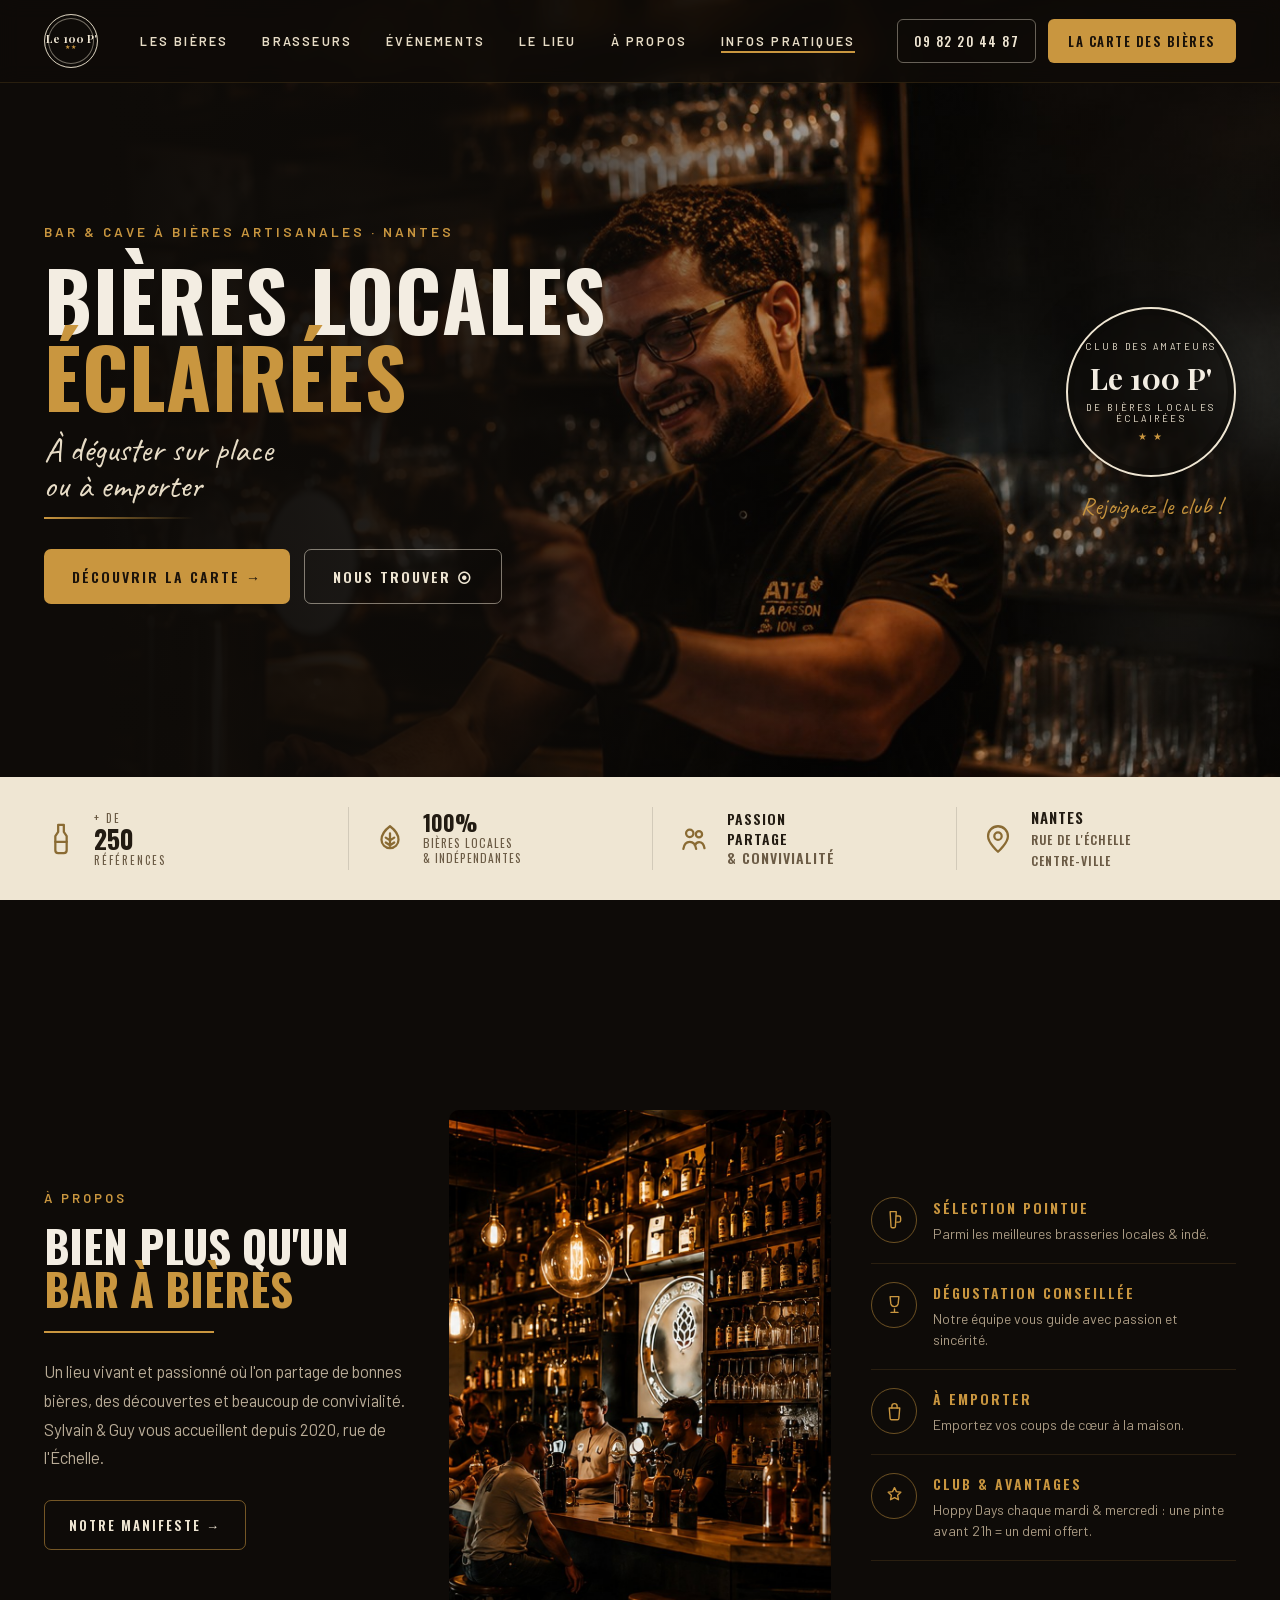
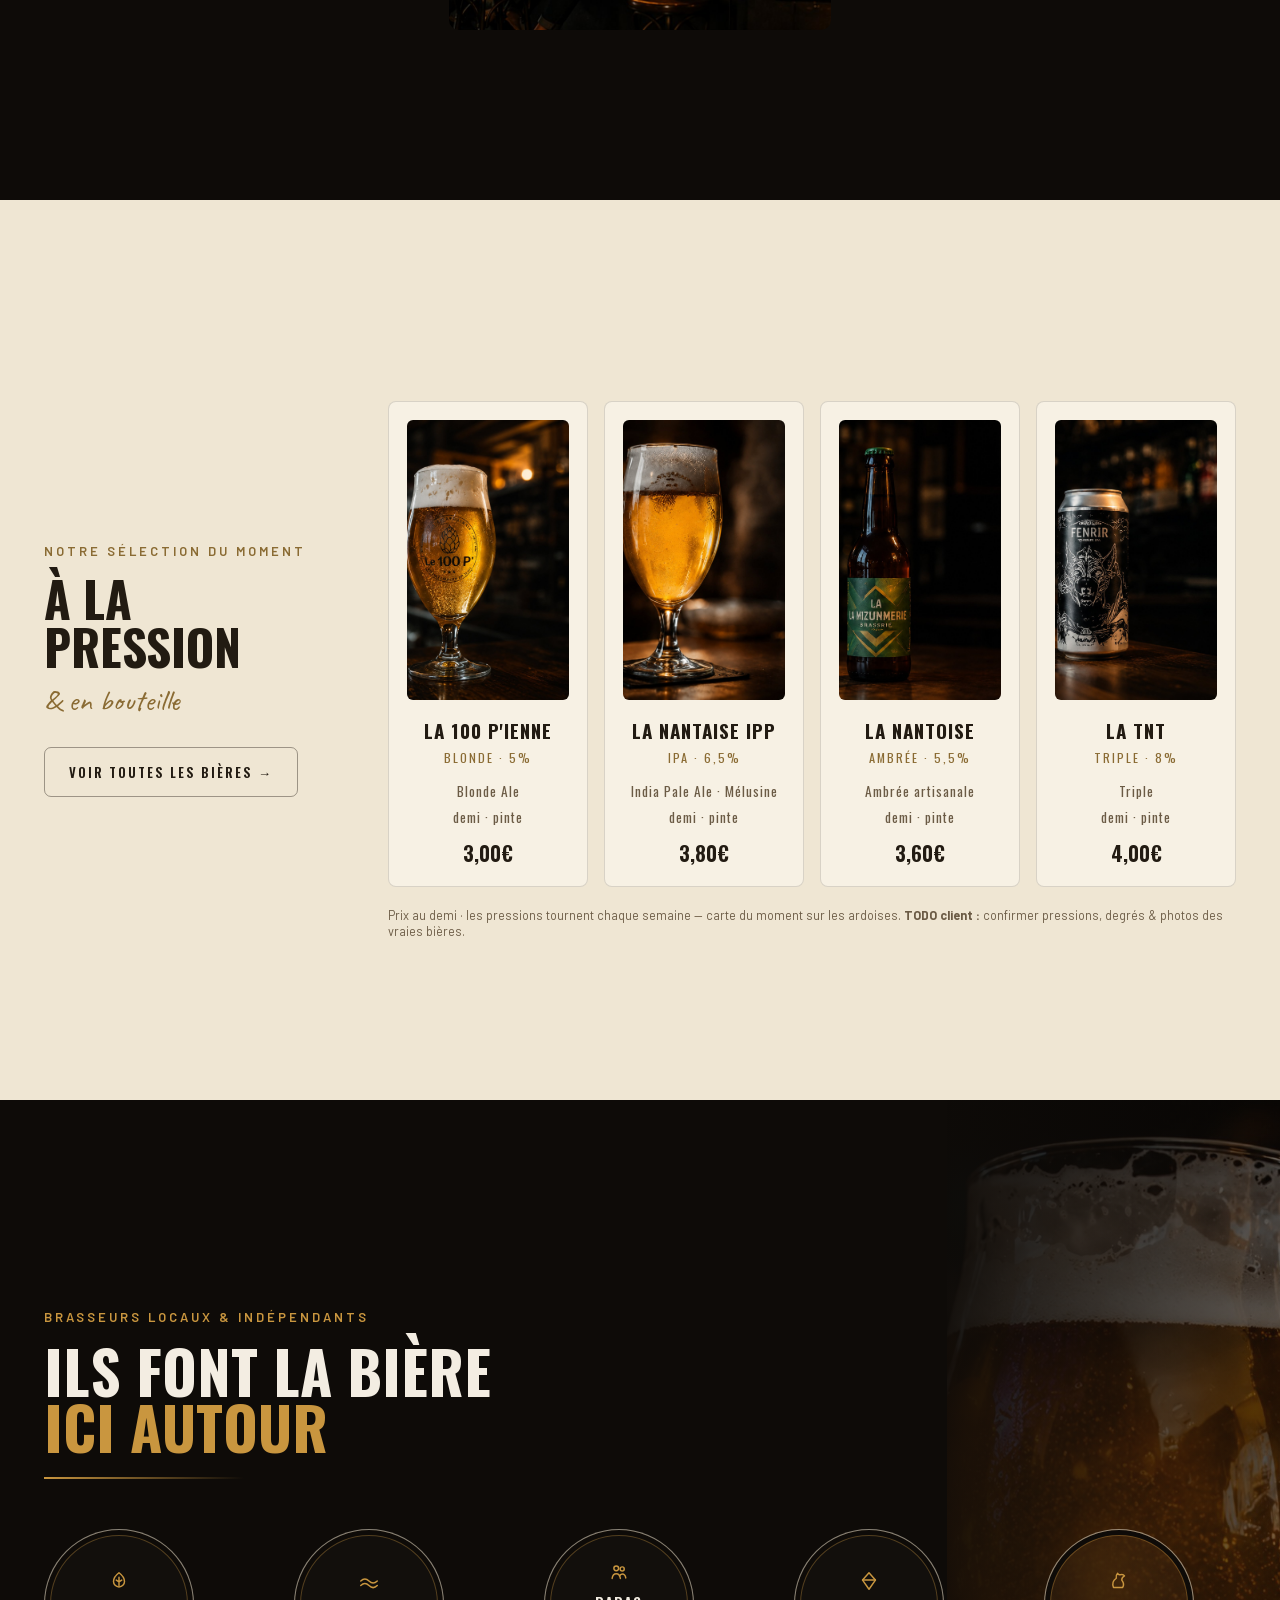
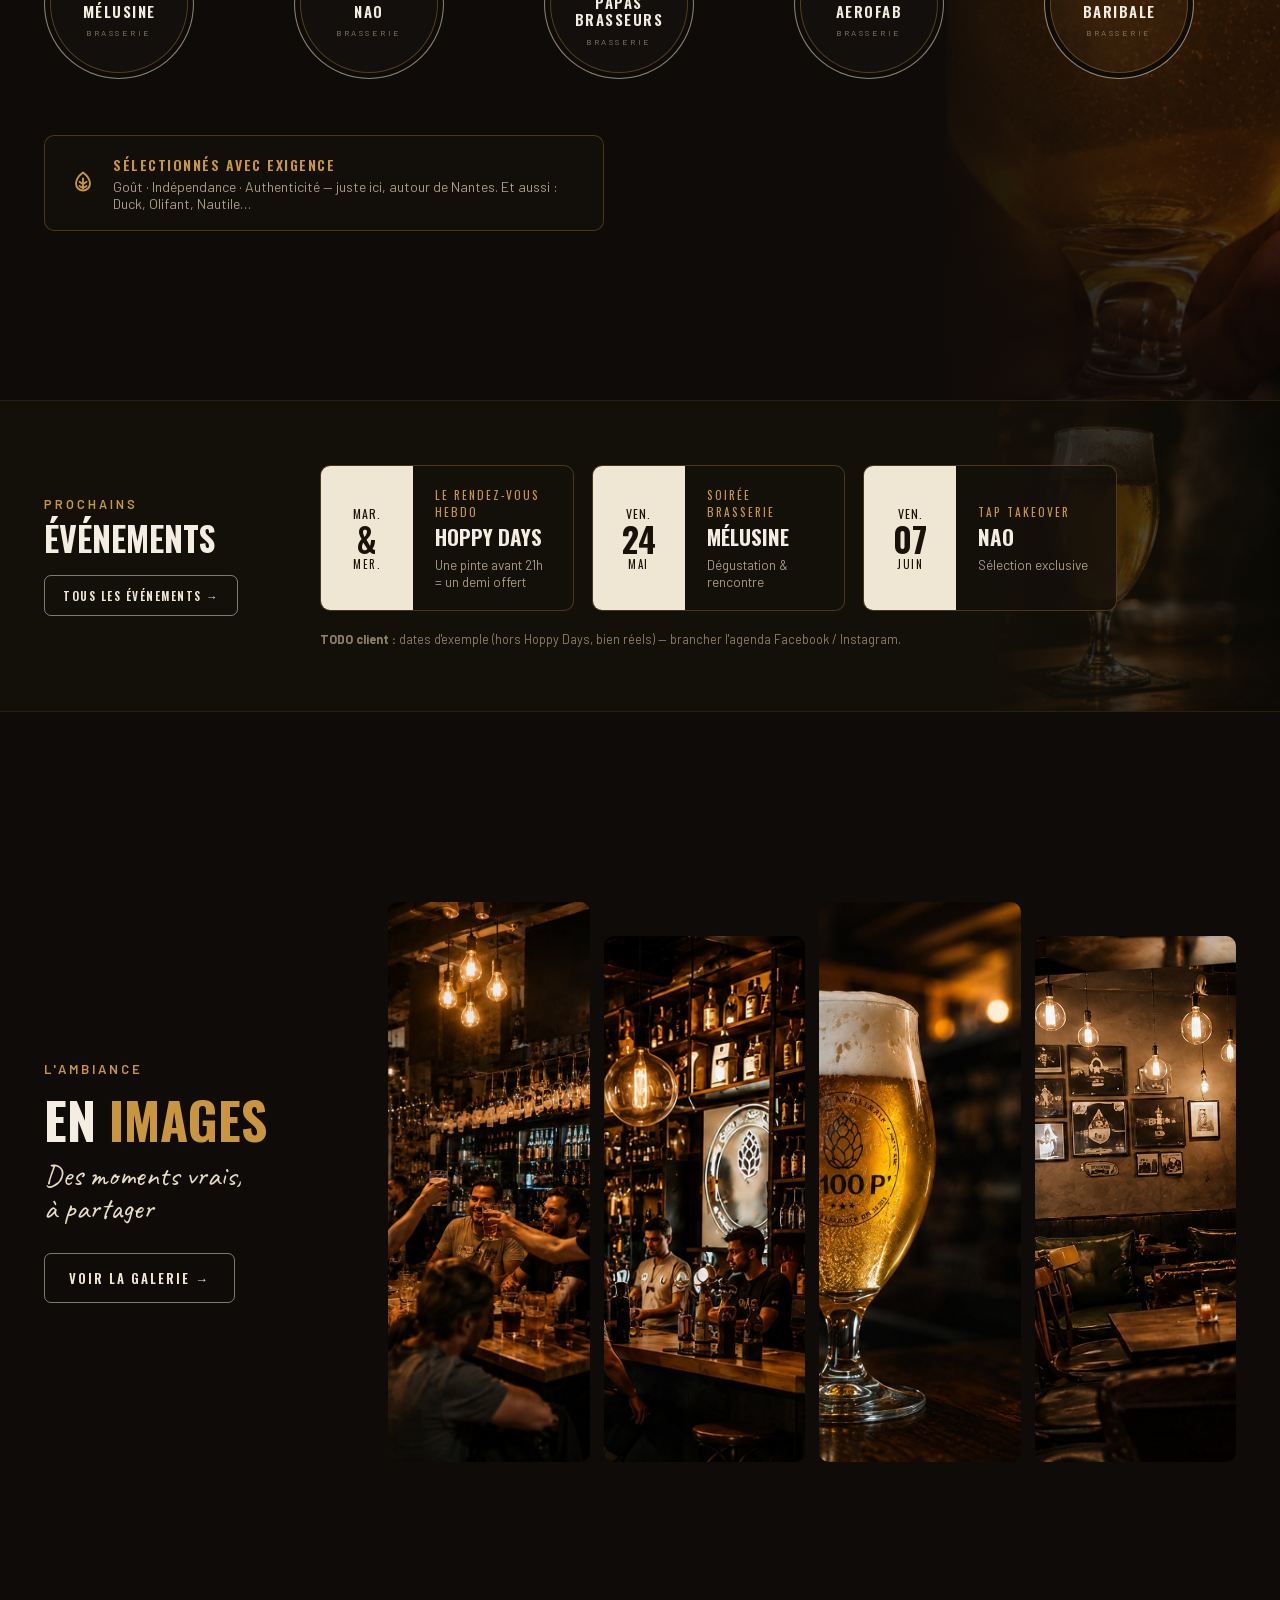
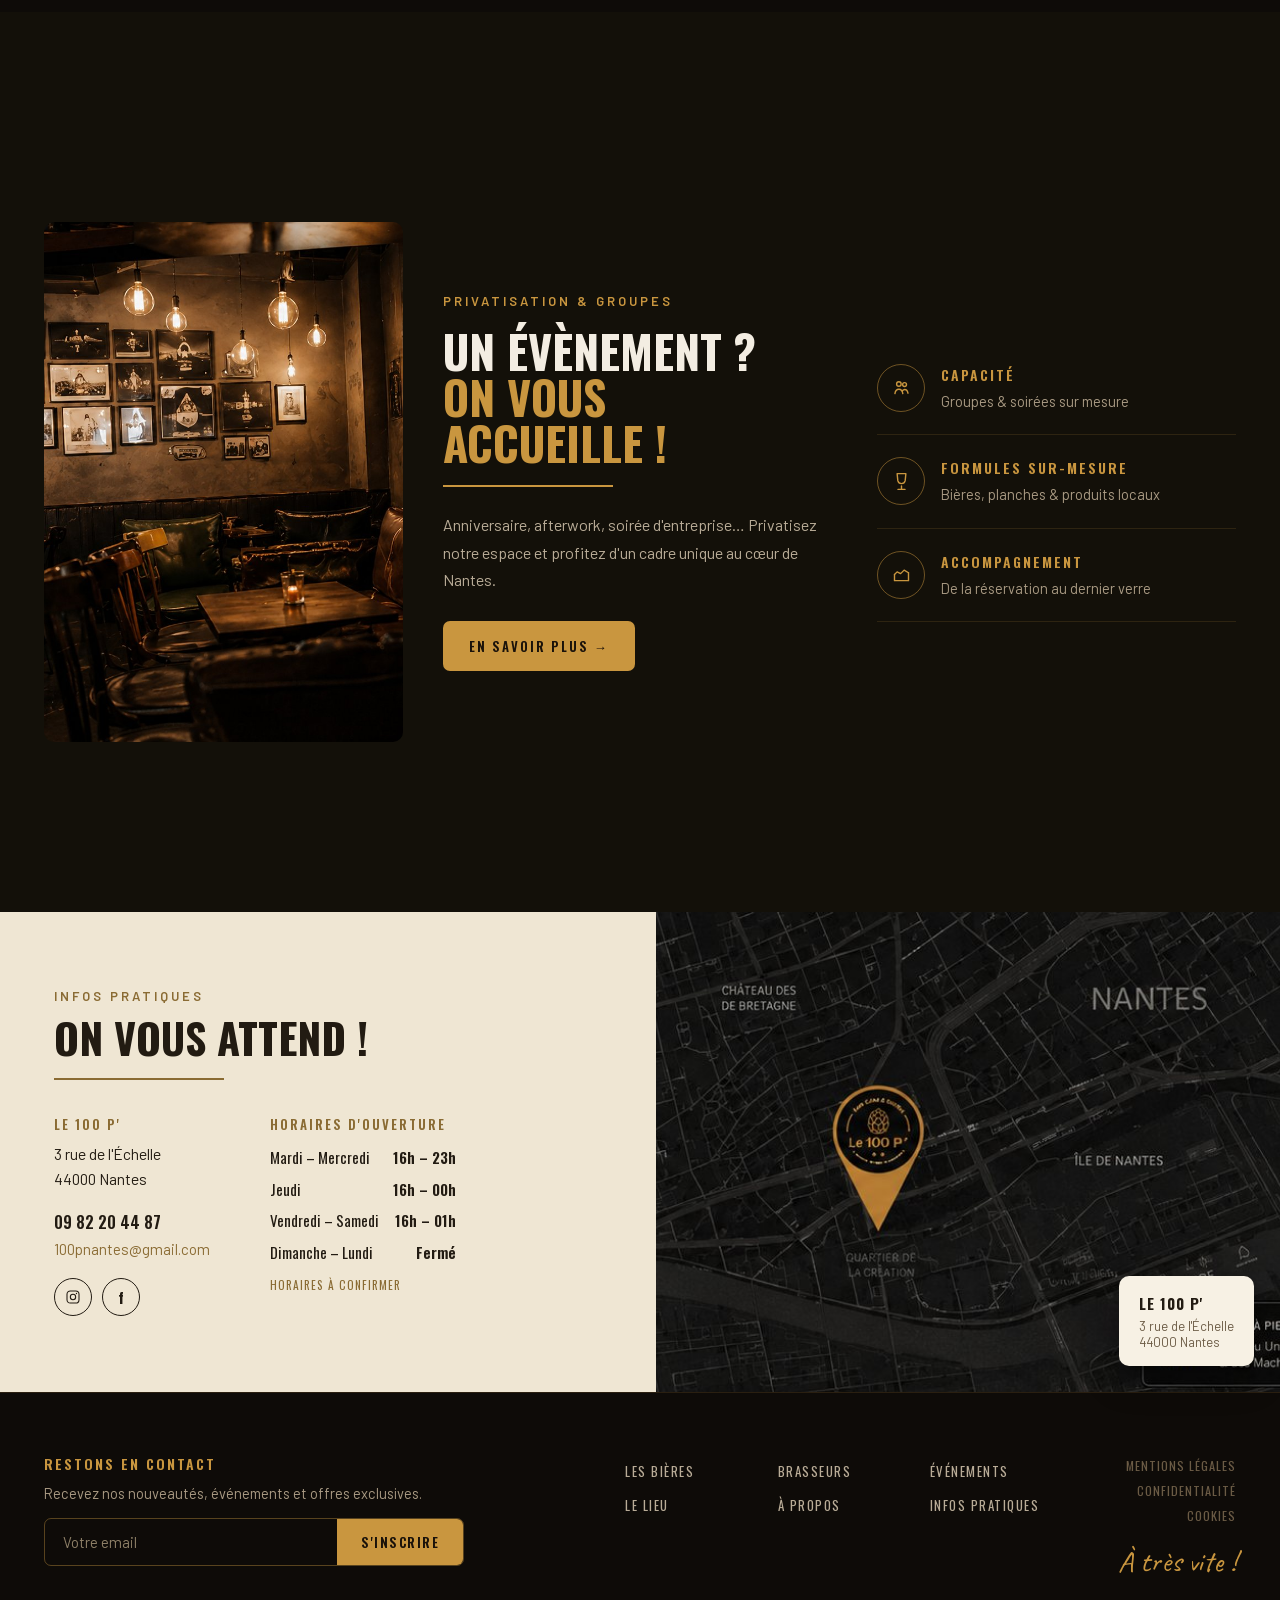
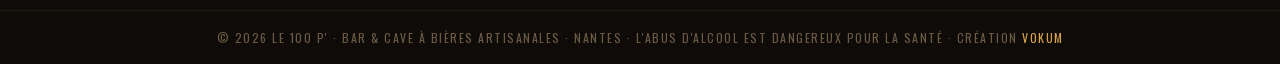
==== commit 7c583aab: "Pages légales : mentions légales, confidentialité et cookies Ajoute les deux pages obligatoires (art" ====
--- a/index.html
+++ b/index.html
@@ -52,9 +52,10 @@
 }
 </script>
 
-<link rel="preconnect" href="https://fonts.googleapis.com">
-<link rel="preconnect" href="https://fonts.gstatic.com" crossorigin>
-<link href="https://fonts.googleapis.com/css2?family=Oswald:wght@400;500;600;700&family=Playfair+Display:ital,wght@0,600;0,700;1,600&family=Caveat:wght@500;600;700&family=Barlow:wght@300;400;500;600;700&display=swap" rel="stylesheet">
+<!-- Polices auto-hébergées — aucune requête vers Google (voir fonts.css) -->
+<link rel="preload" href="assets/fonts/oswald-var-latin.woff2" as="font" type="font/woff2" crossorigin>
+<link rel="preload" href="assets/fonts/barlow-400-latin.woff2" as="font" type="font/woff2" crossorigin>
+<link rel="stylesheet" href="fonts.css">
 
 <style>
 /* ================= Le 100 P' — design handoff v2 (hifi) ================= */
@@ -693,12 +694,13 @@
     <div class="foot-legal">
       <div class="lg">
         <a href="mentions-legales.html">Mentions légales</a>
-        <a href="mentions-legales.html">Politique de confidentialité</a>
+        <a href="confidentialite.html">Confidentialité</a>
+        <a href="confidentialite.html#cookies">Cookies</a>
       </div>
       <p class="bye">À très vite !</p>
     </div>
   </div>
-  <div class="foot-bar">© <span id="yr"></span> Le 100 P' · Bar &amp; cave à bières artisanales · Nantes · L'abus d'alcool est dangereux pour la santé</div>
+  <div class="foot-bar">© <span id="yr"></span> Le 100 P' · Bar &amp; cave à bières artisanales · Nantes · L'abus d'alcool est dangereux pour la santé · Création <a href="https://vokumagency.com" target="_blank" rel="noopener">Vokum</a></div>
 </footer>
 
 <script>
--- a/fonts.css
+++ b/fonts.css
@@ -0,0 +1,164 @@
+/* =============================================================================
+   Le 100 P' — polices auto-hébergées
+   -----------------------------------------------------------------------------
+   Oswald, Playfair Display, Caveat, Barlow — licence SIL Open Font License 1.1.
+   Rapatriées depuis Google Fonts le 17 juillet 2026 et servies depuis ce site :
+   le navigateur du visiteur ne contacte plus fonts.googleapis.com ni
+   fonts.gstatic.com, donc aucune adresse IP n'est transmise à Google.
+   Sous-ensembles latin + latin-ext uniquement (site en français).
+   Les url() sont relatives à ce fichier, placé à la racine du site.
+   ============================================================================= */
+
+/* ---------- Oswald — variable, wght 400→700 (titres, nav, boutons) ---------- */
+@font-face {
+  font-family: 'Oswald';
+  font-style: normal;
+  font-weight: 400 700;
+  font-display: swap;
+  src: url(assets/fonts/oswald-var-latin.woff2) format('woff2');
+  unicode-range: U+0000-00FF, U+0131, U+0152-0153, U+02BB-02BC, U+02C6, U+02DA, U+02DC, U+0304, U+0308, U+0329, U+2000-206F, U+20AC, U+2122, U+2191, U+2193, U+2212, U+2215, U+FEFF, U+FFFD;
+}
+@font-face {
+  font-family: 'Oswald';
+  font-style: normal;
+  font-weight: 400 700;
+  font-display: swap;
+  src: url(assets/fonts/oswald-var-latin-ext.woff2) format('woff2');
+  unicode-range: U+0100-02BA, U+02BD-02C5, U+02C7-02CC, U+02CE-02D7, U+02DD-02FF, U+0304, U+0308, U+0329, U+1D00-1DBF, U+1E00-1E9F, U+1EF2-1EFF, U+2020, U+20A0-20AB, U+20AD-20C0, U+2113, U+2C60-2C7F, U+A720-A7FF;
+}
+
+/* ---------- Playfair Display — variable, wght 400→900 (display) ---------- */
+@font-face {
+  font-family: 'Playfair Display';
+  font-style: normal;
+  font-weight: 400 900;
+  font-display: swap;
+  src: url(assets/fonts/playfair-var-latin.woff2) format('woff2');
+  unicode-range: U+0000-00FF, U+0131, U+0152-0153, U+02BB-02BC, U+02C6, U+02DA, U+02DC, U+0304, U+0308, U+0329, U+2000-206F, U+20AC, U+2122, U+2191, U+2193, U+2212, U+2215, U+FEFF, U+FFFD;
+}
+@font-face {
+  font-family: 'Playfair Display';
+  font-style: normal;
+  font-weight: 400 900;
+  font-display: swap;
+  src: url(assets/fonts/playfair-var-latin-ext.woff2) format('woff2');
+  unicode-range: U+0100-02BA, U+02BD-02C5, U+02C7-02CC, U+02CE-02D7, U+02DD-02FF, U+0304, U+0308, U+0329, U+1D00-1DBF, U+1E00-1E9F, U+1EF2-1EFF, U+2020, U+20A0-20AB, U+20AD-20C0, U+2113, U+2C60-2C7F, U+A720-A7FF;
+}
+
+/* Playfair Display italique — instance statique 600 (seule demandée par le site) */
+@font-face {
+  font-family: 'Playfair Display';
+  font-style: italic;
+  font-weight: 600;
+  font-display: swap;
+  src: url(assets/fonts/playfair-italic-600-latin.woff2) format('woff2');
+  unicode-range: U+0000-00FF, U+0131, U+0152-0153, U+02BB-02BC, U+02C6, U+02DA, U+02DC, U+0304, U+0308, U+0329, U+2000-206F, U+20AC, U+2122, U+2191, U+2193, U+2212, U+2215, U+FEFF, U+FFFD;
+}
+@font-face {
+  font-family: 'Playfair Display';
+  font-style: italic;
+  font-weight: 600;
+  font-display: swap;
+  src: url(assets/fonts/playfair-italic-600-latin-ext.woff2) format('woff2');
+  unicode-range: U+0100-02BA, U+02BD-02C5, U+02C7-02CC, U+02CE-02D7, U+02DD-02FF, U+0304, U+0308, U+0329, U+1D00-1DBF, U+1E00-1E9F, U+1EF2-1EFF, U+2020, U+20A0-20AB, U+20AD-20C0, U+2113, U+2C60-2C7F, U+A720-A7FF;
+}
+
+/* ---------- Caveat — variable, wght 400→700 (manuscrite, accents) ---------- */
+@font-face {
+  font-family: 'Caveat';
+  font-style: normal;
+  font-weight: 400 700;
+  font-display: swap;
+  src: url(assets/fonts/caveat-var-latin.woff2) format('woff2');
+  unicode-range: U+0000-00FF, U+0131, U+0152-0153, U+02BB-02BC, U+02C6, U+02DA, U+02DC, U+0304, U+0308, U+0329, U+2000-206F, U+20AC, U+2122, U+2191, U+2193, U+2212, U+2215, U+FEFF, U+FFFD;
+}
+@font-face {
+  font-family: 'Caveat';
+  font-style: normal;
+  font-weight: 400 700;
+  font-display: swap;
+  src: url(assets/fonts/caveat-var-latin-ext.woff2) format('woff2');
+  unicode-range: U+0100-02BA, U+02BD-02C5, U+02C7-02CC, U+02CE-02D7, U+02DD-02FF, U+0304, U+0308, U+0329, U+1D00-1DBF, U+1E00-1E9F, U+1EF2-1EFF, U+2020, U+20A0-20AB, U+20AD-20C0, U+2113, U+2C60-2C7F, U+A720-A7FF;
+}
+
+/* ---------- Barlow — statique, 5 graisses (texte courant) ---------- */
+@font-face {
+  font-family: 'Barlow';
+  font-style: normal;
+  font-weight: 300;
+  font-display: swap;
+  src: url(assets/fonts/barlow-300-latin.woff2) format('woff2');
+  unicode-range: U+0000-00FF, U+0131, U+0152-0153, U+02BB-02BC, U+02C6, U+02DA, U+02DC, U+0304, U+0308, U+0329, U+2000-206F, U+20AC, U+2122, U+2191, U+2193, U+2212, U+2215, U+FEFF, U+FFFD;
+}
+@font-face {
+  font-family: 'Barlow';
+  font-style: normal;
+  font-weight: 300;
+  font-display: swap;
+  src: url(assets/fonts/barlow-300-latin-ext.woff2) format('woff2');
+  unicode-range: U+0100-02BA, U+02BD-02C5, U+02C7-02CC, U+02CE-02D7, U+02DD-02FF, U+0304, U+0308, U+0329, U+1D00-1DBF, U+1E00-1E9F, U+1EF2-1EFF, U+2020, U+20A0-20AB, U+20AD-20C0, U+2113, U+2C60-2C7F, U+A720-A7FF;
+}
+@font-face {
+  font-family: 'Barlow';
+  font-style: normal;
+  font-weight: 400;
+  font-display: swap;
+  src: url(assets/fonts/barlow-400-latin.woff2) format('woff2');
+  unicode-range: U+0000-00FF, U+0131, U+0152-0153, U+02BB-02BC, U+02C6, U+02DA, U+02DC, U+0304, U+0308, U+0329, U+2000-206F, U+20AC, U+2122, U+2191, U+2193, U+2212, U+2215, U+FEFF, U+FFFD;
+}
+@font-face {
+  font-family: 'Barlow';
+  font-style: normal;
+  font-weight: 400;
+  font-display: swap;
+  src: url(assets/fonts/barlow-400-latin-ext.woff2) format('woff2');
+  unicode-range: U+0100-02BA, U+02BD-02C5, U+02C7-02CC, U+02CE-02D7, U+02DD-02FF, U+0304, U+0308, U+0329, U+1D00-1DBF, U+1E00-1E9F, U+1EF2-1EFF, U+2020, U+20A0-20AB, U+20AD-20C0, U+2113, U+2C60-2C7F, U+A720-A7FF;
+}
+@font-face {
+  font-family: 'Barlow';
+  font-style: normal;
+  font-weight: 500;
+  font-display: swap;
+  src: url(assets/fonts/barlow-500-latin.woff2) format('woff2');
+  unicode-range: U+0000-00FF, U+0131, U+0152-0153, U+02BB-02BC, U+02C6, U+02DA, U+02DC, U+0304, U+0308, U+0329, U+2000-206F, U+20AC, U+2122, U+2191, U+2193, U+2212, U+2215, U+FEFF, U+FFFD;
+}
+@font-face {
+  font-family: 'Barlow';
+  font-style: normal;
+  font-weight: 500;
+  font-display: swap;
+  src: url(assets/fonts/barlow-500-latin-ext.woff2) format('woff2');
+  unicode-range: U+0100-02BA, U+02BD-02C5, U+02C7-02CC, U+02CE-02D7, U+02DD-02FF, U+0304, U+0308, U+0329, U+1D00-1DBF, U+1E00-1E9F, U+1EF2-1EFF, U+2020, U+20A0-20AB, U+20AD-20C0, U+2113, U+2C60-2C7F, U+A720-A7FF;
+}
+@font-face {
+  font-family: 'Barlow';
+  font-style: normal;
+  font-weight: 600;
+  font-display: swap;
+  src: url(assets/fonts/barlow-600-latin.woff2) format('woff2');
+  unicode-range: U+0000-00FF, U+0131, U+0152-0153, U+02BB-02BC, U+02C6, U+02DA, U+02DC, U+0304, U+0308, U+0329, U+2000-206F, U+20AC, U+2122, U+2191, U+2193, U+2212, U+2215, U+FEFF, U+FFFD;
+}
+@font-face {
+  font-family: 'Barlow';
+  font-style: normal;
+  font-weight: 600;
+  font-display: swap;
+  src: url(assets/fonts/barlow-600-latin-ext.woff2) format('woff2');
+  unicode-range: U+0100-02BA, U+02BD-02C5, U+02C7-02CC, U+02CE-02D7, U+02DD-02FF, U+0304, U+0308, U+0329, U+1D00-1DBF, U+1E00-1E9F, U+1EF2-1EFF, U+2020, U+20A0-20AB, U+20AD-20C0, U+2113, U+2C60-2C7F, U+A720-A7FF;
+}
+@font-face {
+  font-family: 'Barlow';
+  font-style: normal;
+  font-weight: 700;
+  font-display: swap;
+  src: url(assets/fonts/barlow-700-latin.woff2) format('woff2');
+  unicode-range: U+0000-00FF, U+0131, U+0152-0153, U+02BB-02BC, U+02C6, U+02DA, U+02DC, U+0304, U+0308, U+0329, U+2000-206F, U+20AC, U+2122, U+2191, U+2193, U+2212, U+2215, U+FEFF, U+FFFD;
+}
+@font-face {
+  font-family: 'Barlow';
+  font-style: normal;
+  font-weight: 700;
+  font-display: swap;
+  src: url(assets/fonts/barlow-700-latin-ext.woff2) format('woff2');
+  unicode-range: U+0100-02BA, U+02BD-02C5, U+02C7-02CC, U+02CE-02D7, U+02DD-02FF, U+0304, U+0308, U+0329, U+1D00-1DBF, U+1E00-1E9F, U+1EF2-1EFF, U+2020, U+20A0-20AB, U+20AD-20C0, U+2113, U+2C60-2C7F, U+A720-A7FF;
+}
